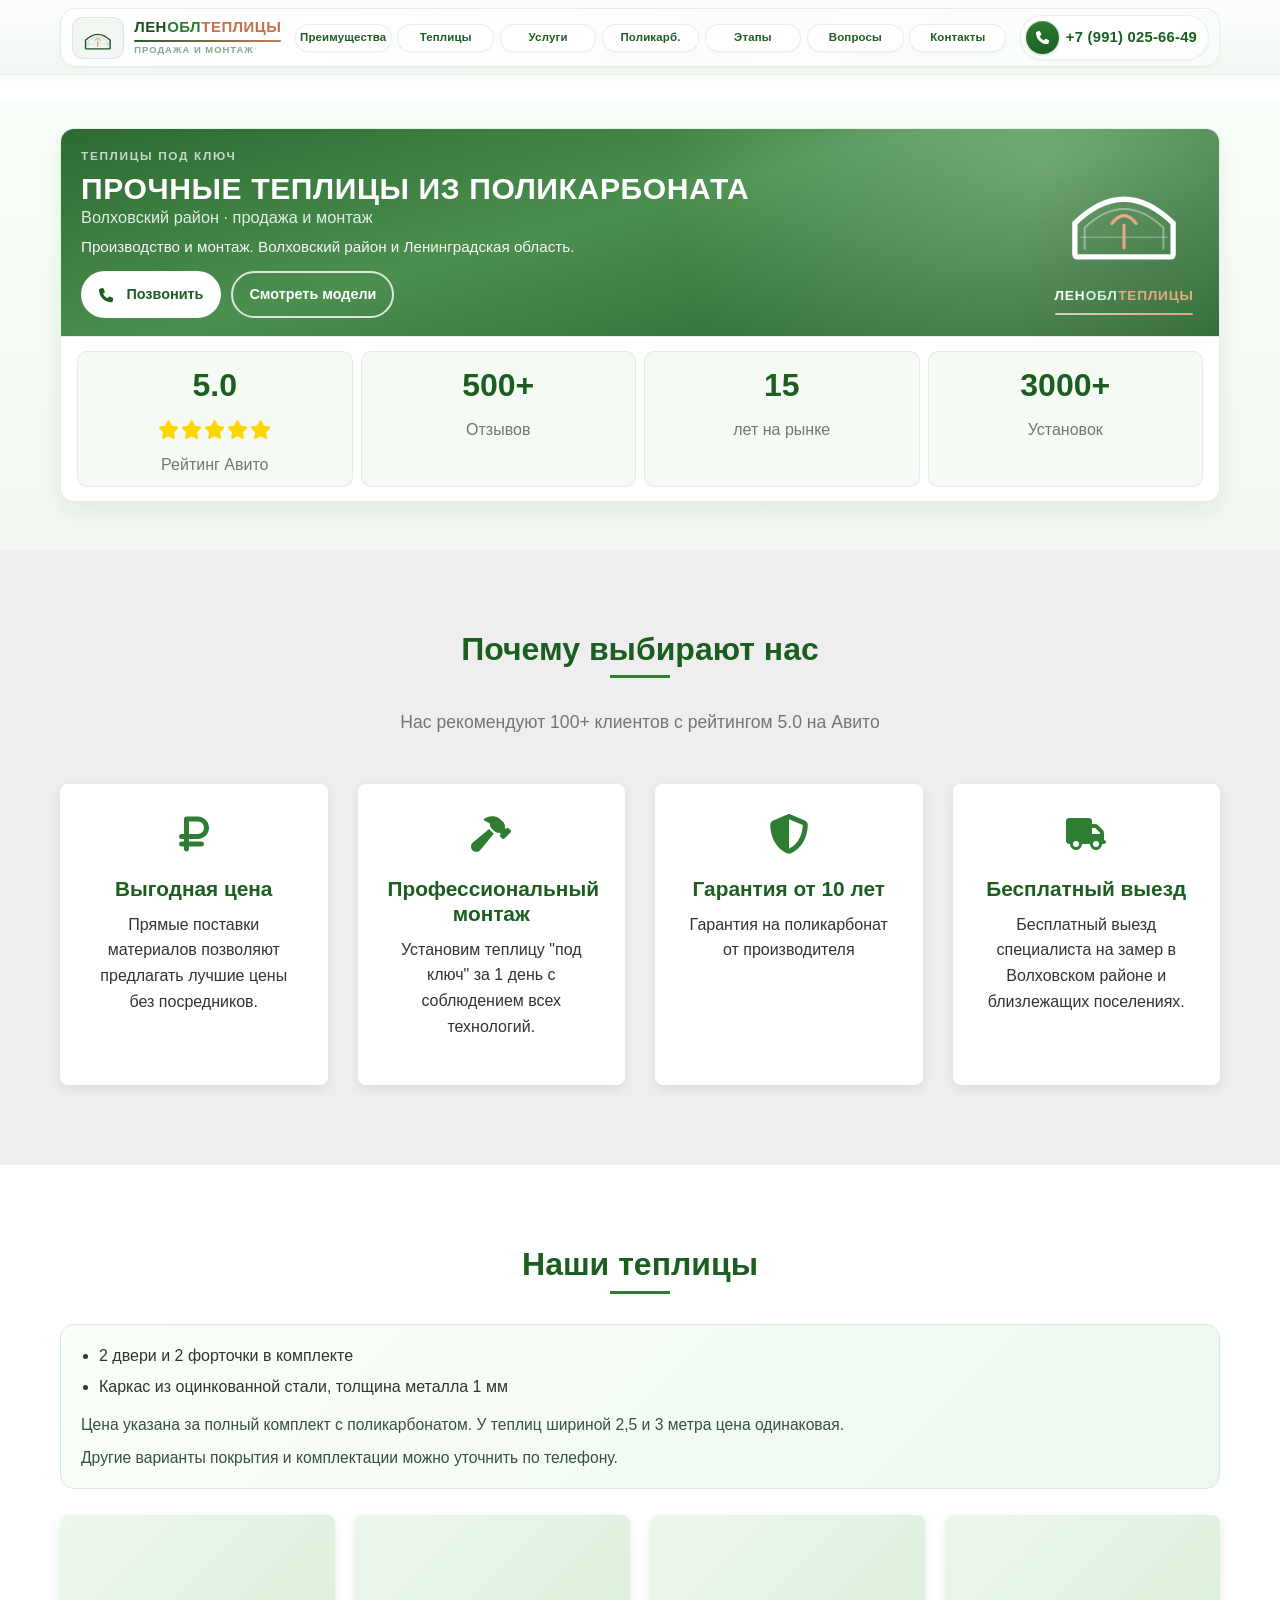
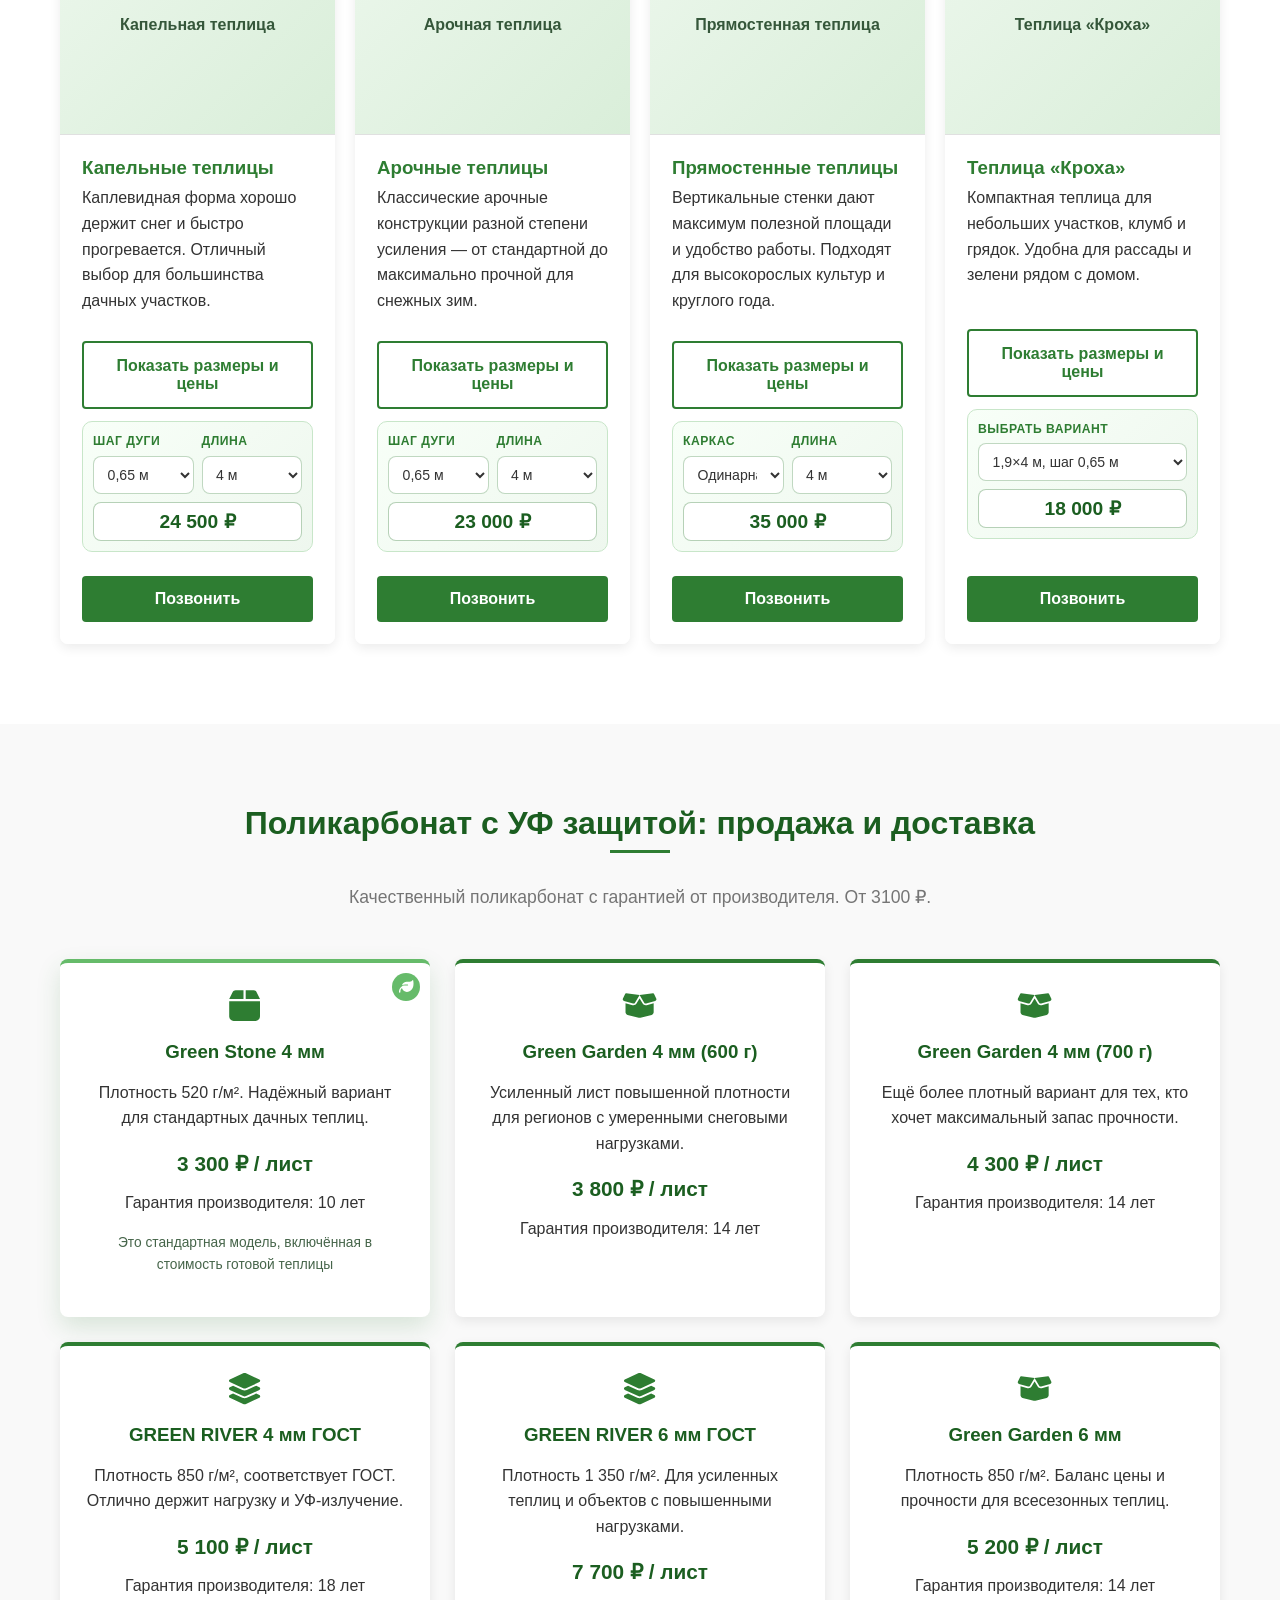
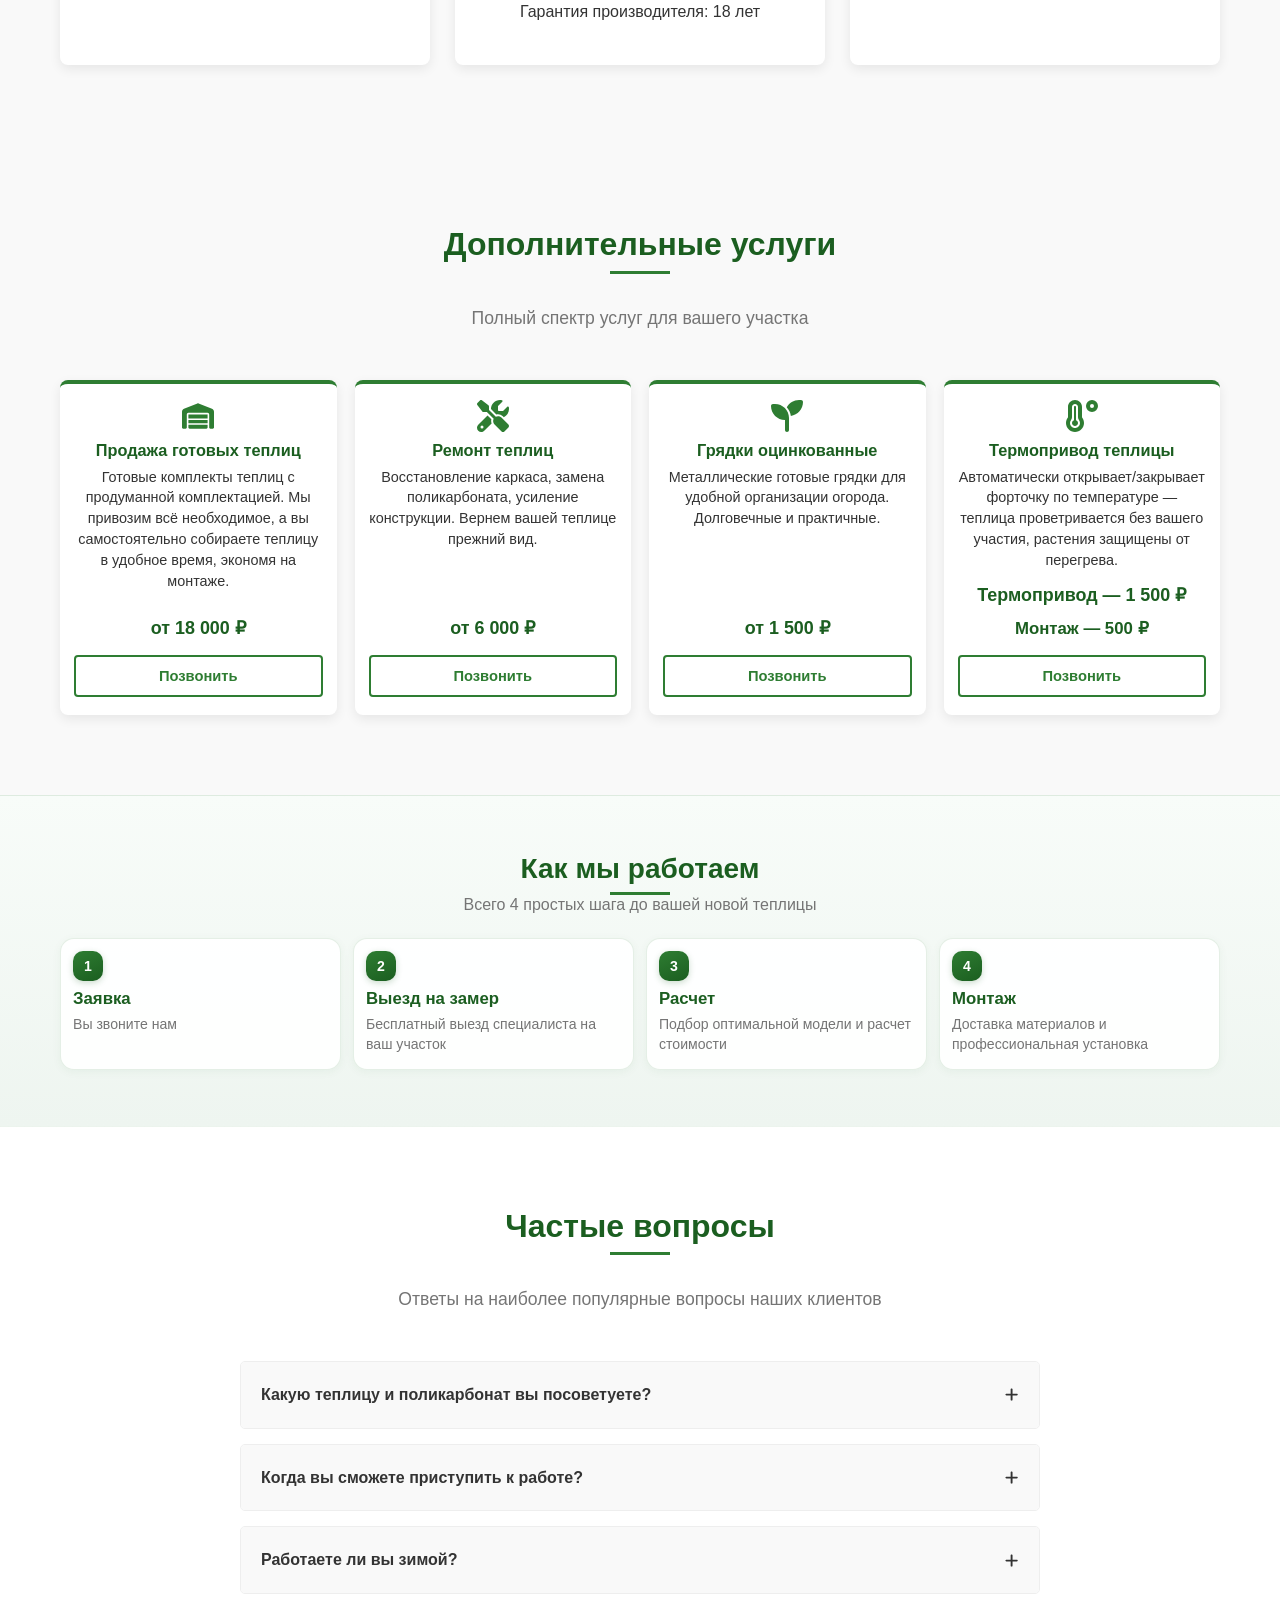
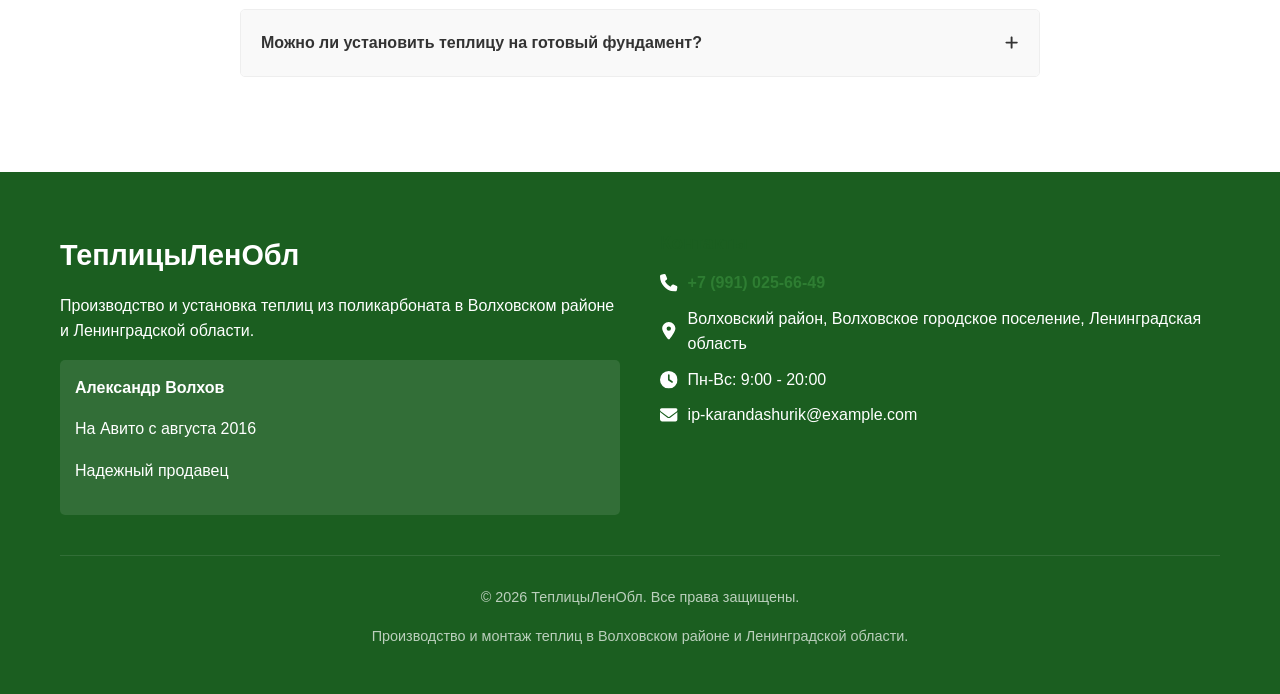
==== index.html @ e94e727c "16" ====
<!DOCTYPE html>
<html lang="ru">
<head>
    <meta charset="UTF-8">
    <meta name="viewport" content="width=device-width, initial-scale=1, viewport-fit=cover">
    <meta name="theme-color" content="#1b5e20">
    <meta name="format-detection" content="telephone=yes">
    <title>Теплицы из поликарбоната в Волховском районе | ЛЕНОБЛТЕПЛИЦЫ | Установка под ключ</title>
    <meta name="description" content="Профессиональная установка теплиц в Волховском районе. Рейтинг 5.0 на Авито, 80 отзывов. Бесплатный замер, гарантия, ремонт теплиц. Звоните: +7 (991) 025-66-49">
    <meta name="keywords" content="теплицы Волхов, поликарбонат, установка теплиц, теплицы под ключ, ремонт теплиц, грядки оцинкованные">
    <script type="application/ld+json">
    {
        "@context": "https://schema.org",
        "@type": "FAQPage",
        "mainEntity": [
            {
                "@type": "Question",
                "name": "Какую теплицу и поликарбонат вы посоветуете?",
                "acceptedAnswer": {
                    "@type": "Answer",
                    "text": "Рекомендации зависят от ваших целей и бюджета. Для сезонного использования подойдет капельная теплица с поликарбонатом 4мм. Для круглогодичного использования лучше выбрать прямостенную модель с поликарбонатом 6-8мм и усиленным каркасом. Наш специалист при бесплатном выезде подробно проконсультирует и поможет выбрать оптимальный вариант."
                }
            },
            {
                "@type": "Question",
                "name": "Когда вы сможете приступить к работе?",
                "acceptedAnswer": {
                    "@type": "Answer",
                    "text": "Мы стараемся начинать работы как можно быстрее. Обычно монтаж возможен в течение 3-7 дней после заявки, в зависимости от загруженности и выбранной модели. В разгар сезона (апрель-май) сроки могут увеличиваться, поэтому рекомендуем обращаться заранее."
                }
            },
            {
                "@type": "Question",
                "name": "Работаете ли вы зимой?",
                "acceptedAnswer": {
                    "@type": "Answer",
                    "text": "Да, мы работаем круглый год. Установка теплицы зимой имеет свои преимущества: готовность к ранней посадке весной и часто более гибкие цены. Технология монтажа адаптирована для зимних условий."
                }
            },
            {
                "@type": "Question",
                "name": "Можно ли установить теплицу на готовый фундамент?",
                "acceptedAnswer": {
                    "@type": "Answer",
                    "text": "Да, мы устанавливаем теплицы как на готовый фундамент, так и предлагаем установку на свайный или брусовый фундамент. Это дополнительная услуга, которая обсуждается при выезде на замер и включается в смету."
                }
            }
        ]
    }
    </script>
    <style>
        /* Базовые стили 1 */
        :root {
            --primary: #2e7d32; /* Зеленый */
            --primary-dark: #1b5e20;
            --secondary: #8d6e63; /* Бежево-коричневый */
            --light: #f5f5f5;
            --dark: #333333;
            --gray: #757575;
            --light-gray: #eeeeee;
            --white: #ffffff;
            --shadow: 0 4px 12px rgba(0, 0, 0, 0.08);
            --transition: all 0.3s ease;
            --gold: #FFD700;
            --font-body: "Segoe UI", Roboto, "Helvetica Neue", Arial, sans-serif;
            --font-heading: "Segoe UI", "Trebuchet MS", "Arial Narrow", Arial, sans-serif;
            /* Шапка / бренд (как в v2, без внешних шрифтов) */
            --logo-green-deep: #1b4d1f;
            --logo-green-mid: #2e7d32;
            --logo-accent: #c4704a;
            --logo-accent-soft: #e8a882;
            --hb-edge: rgba(46, 125, 50, 0.11);
            --hb-edge-strong: rgba(46, 125, 50, 0.18);
            --hb-fill: rgba(255, 255, 255, 0.96);
            --hb-fill-soft: rgba(248, 252, 249, 0.98);
            --hb-tint: rgba(46, 125, 50, 0.07);
            --hb-text: var(--primary-dark);
            --hb-muted: rgba(46, 94, 52, 0.55);
        }

        * {
            margin: 0;
            padding: 0;
            box-sizing: border-box;
        }

        /* Иконки: inline-спрайт в <body> (#sym-brand-greenhouse + #i-…); копия путей в icons.svg для справки. */
        .icon {
            display: inline-block;
            vertical-align: -0.125em;
            flex-shrink: 0;
            width: 1em;
            height: 1em;
            fill: currentColor;
            overflow: visible;
        }

        .mobile-menu-btn .icon {
            width: 1.35em;
            height: 1.35em;
        }

        .btn-hero-solid .icon {
            width: 1em;
            height: 1em;
            vertical-align: -0.15em;
            margin-right: 0.35em;
        }

        .stars .icon {
            width: 1.1em;
            height: 1.1em;
            margin: 0 1px;
        }

        .benefit-icon.icon {
            width: 2.5rem;
            height: 2.5rem;
            margin-bottom: 20px;
        }

        .service-icon.icon {
            width: 2.2rem;
            height: 2.2rem;
        }

        .extra-services#services .services-grid--four .service-card .service-icon.icon {
            width: 2rem;
            height: 2rem;
        }

        .service-card-badge .icon {
            width: 0.92rem;
            height: 0.92rem;
        }

        .faq-question .icon.faq-toggle {
            width: 0.95em;
            height: 0.95em;
        }

        .footer-contacts .icon {
            width: 1.1rem;
            height: 1.1rem;
            flex-shrink: 0;
        }

        .back-to-top .icon {
            width: 1.35rem;
            height: 1.35rem;
        }

        html {
            scroll-behavior: smooth;
        }

        body {
            font-family: var(--font-body);
            line-height: 1.6;
            color: var(--dark);
            background-color: var(--white);
        }

        h1, h2, h3, h4 {
            font-family: var(--font-heading);
            font-weight: 700;
            line-height: 1.2;
            margin-bottom: 1rem;
            color: var(--primary-dark);
        }

        h1 {
            font-size: 2.5rem;
        }

        h2 {
            font-size: 2rem;
            text-align: center;
            margin-bottom: 2.5rem;
            position: relative;
        }

        h2:after {
            content: '';
            position: absolute;
            bottom: -10px;
            left: 50%;
            transform: translateX(-50%);
            width: 60px;
            height: 3px;
            background-color: var(--primary);
        }

        p {
            margin-bottom: 1rem;
        }

        a {
            text-decoration: none;
            color: inherit;
        }

        .container {
            width: 100%;
            max-width: 1200px;
            margin: 0 auto;
            padding: 0 20px;
        }

        section {
            padding: 80px 0;
            scroll-margin-top: 80px;
        }

        .btn {
            display: inline-block;
            padding: 14px 32px;
            background-color: var(--primary);
            color: var(--white);
            border: none;
            border-radius: 4px;
            font-family: var(--font-heading);
            font-weight: 600;
            font-size: 1rem;
            cursor: pointer;
            transition: var(--transition);
            text-align: center;
        }

        .btn:hover {
            background-color: var(--primary-dark);
            transform: translateY(-2px);
            box-shadow: var(--shadow);
        }

        .btn-secondary {
            background-color: transparent;
            border: 2px solid var(--primary);
            color: var(--primary);
        }

        .btn-secondary:hover {
            background-color: var(--primary);
            color: var(--white);
        }

        .phone-link {
            font-weight: 700;
            color: var(--primary);
            white-space: nowrap;
        }

        .text-center {
            text-align: center;
        }

        .section-subtitle {
            text-align: center;
            color: var(--gray);
            font-size: 1.1rem;
            max-width: 700px;
            margin: 0 auto 3rem;
        }

        /* Шапка (v2: полоса + карточка header-bar, логотип-знак) */
        header {
            position: fixed;
            top: 0;
            left: 0;
            width: 100%;
            z-index: 1000;
            padding: 0.5rem 0 max(0.4rem, env(safe-area-inset-top, 0px));
            box-sizing: border-box;
            color: var(--dark);
            background: linear-gradient(180deg, #fbfdfb 0%, #f2f7f3 100%);
            border-bottom: 1px solid var(--hb-edge);
            box-shadow: 0 3px 18px rgba(27, 94, 32, 0.055);
        }

        .header-bar {
            display: grid;
            grid-template-columns: auto minmax(0, 1fr) auto;
            grid-template-areas: "logo nav contacts";
            align-items: center;
            column-gap: clamp(0.5rem, 1.2vw, 0.85rem);
            row-gap: 0.4rem;
            min-height: 54px;
            padding: 0.4rem 0.65rem 0.4rem 0.7rem;
            border-radius: 16px;
            background: linear-gradient(155deg, var(--hb-fill) 0%, var(--hb-fill-soft) 100%);
            border: 1px solid var(--hb-edge);
            box-shadow:
                0 1px 2px rgba(27, 94, 32, 0.04),
                inset 0 1px 0 rgba(255, 255, 255, 0.88);
            box-sizing: border-box;
        }

        .header-bar .logo {
            grid-area: logo;
        }

        .header-bar .nav-links {
            grid-area: nav;
        }

        .header-bar .header-contacts {
            grid-area: contacts;
        }

        .header-bar .mobile-menu-btn {
            grid-area: menu;
            display: none;
        }

        .logo {
            display: inline-flex;
            align-items: center;
            gap: clamp(0.45rem, 1.1vw, 0.65rem);
            font-family: var(--font-heading);
            text-decoration: none;
            color: inherit;
            min-width: 0;
            max-width: min(100%, 19rem);
            border-radius: 14px;
            transition: transform 0.25s ease, opacity 0.2s ease;
        }

        .logo:hover {
            transform: translateY(-1px);
        }

        .logo:focus-visible {
            outline: 2px solid var(--primary);
            outline-offset: 3px;
            border-radius: 14px;
        }

        .logo-mark {
            flex-shrink: 0;
            min-width: clamp(38px, 2vw + 30px, 48px);
            height: clamp(36px, 2vw + 28px, 42px);
            padding: 0 6px;
            border-radius: 11px;
            display: flex;
            align-items: center;
            justify-content: center;
            background: linear-gradient(150deg, var(--hb-tint) 0%, rgba(27, 94, 32, 0.05) 100%);
            border: 1px solid var(--hb-edge);
            box-shadow: inset 0 1px 0 rgba(255, 255, 255, 0.65);
            transition: box-shadow 0.25s ease, border-color 0.25s ease;
        }

        .logo:hover .logo-mark {
            box-shadow:
                inset 0 1px 0 rgba(255, 255, 255, 0.75),
                0 4px 14px rgba(27, 94, 32, 0.1);
            border-color: rgba(46, 125, 50, 0.22);
        }

        .logo-mark-svg {
            width: auto;
            height: clamp(26px, 1.5vw + 18px, 32px);
            aspect-ratio: 80 / 68;
            display: block;
            color: var(--logo-green-deep);
        }

        .logo-text {
            display: flex;
            flex-direction: column;
            align-items: flex-start;
            line-height: 1.15;
            text-align: left;
            min-width: 0;
        }

        .logo-brand-stack {
            display: inline-flex;
            flex-direction: column;
            align-items: center;
            gap: 5px;
            width: max-content;
            max-width: 100%;
        }

        .logo-brand-line {
            display: block;
            height: 2px;
            width: min(100%, 9.5rem);
            border-radius: 2px;
            background: linear-gradient(90deg, var(--logo-green-deep), var(--logo-accent));
            opacity: 0.92;
            transition: opacity 0.25s ease, transform 0.25s ease;
            transform-origin: center;
        }

        .logo:hover .logo-brand-line {
            opacity: 1;
            transform: scaleX(1.02);
        }

        .logo-brand {
            font-size: clamp(0.78rem, 0.32vw + 0.68rem, 0.98rem);
            font-weight: 800;
            letter-spacing: 0.03em;
            white-space: nowrap;
            line-height: 1.08;
            text-transform: uppercase;
            display: inline-flex;
            flex-wrap: nowrap;
            align-items: baseline;
            gap: 0.02em;
        }

        .logo-word--len {
            color: var(--logo-green-deep);
        }

        .logo-word--obl {
            color: var(--logo-green-mid);
        }

        .logo-word--tep {
            color: var(--logo-accent);
        }

        .logo-tagline {
            font-size: clamp(0.54rem, 0.16vw + 0.46rem, 0.6rem);
            font-weight: 600;
            letter-spacing: 0.11em;
            text-transform: uppercase;
            color: var(--hb-muted);
            margin-top: 2px;
            line-height: 1.25;
        }

        .nav-links {
            display: flex;
            flex-wrap: nowrap;
            align-items: stretch;
            justify-content: flex-start;
            gap: clamp(3px, 0.45vw, 6px);
            min-width: 0;
            overflow: visible;
        }

        .nav-links a {
            flex: 1 1 0;
            min-width: 0;
            justify-content: center;
            display: inline-flex;
            align-items: center;
            padding: 6px clamp(4px, 0.45vw, 8px);
            font-size: clamp(0.58rem, 0.42vw + 0.38rem, 0.72rem);
            font-weight: 600;
            letter-spacing: 0.015em;
            line-height: 1.22;
            color: var(--hb-text);
            background: rgba(255, 255, 255, 0.72);
            border: 1px solid var(--hb-edge);
            border-radius: 999px;
            box-shadow: 0 1px 2px rgba(27, 94, 32, 0.045);
            white-space: nowrap;
            overflow: hidden;
            text-overflow: ellipsis;
            transition:
                background-color 0.2s ease,
                border-color 0.2s ease,
                color 0.2s ease,
                box-shadow 0.2s ease;
        }

        .nav-links a:hover {
            background: var(--hb-fill-soft);
            border-color: var(--hb-edge-strong);
            color: var(--primary);
            box-shadow: 0 2px 6px rgba(27, 94, 32, 0.07);
        }

        .nav-links a:focus-visible {
            outline: 2px solid var(--primary);
            outline-offset: 2px;
        }

        .header-contacts {
            display: flex;
            flex-direction: column;
            align-items: flex-end;
            justify-content: center;
            flex-shrink: 0;
        }

        .header-phone {
            display: inline-flex;
            align-items: center;
            margin-bottom: 0;
            text-decoration: none;
            font-weight: 700;
            white-space: nowrap;
        }

        .header-phone.phone-link {
            color: inherit;
        }

        .header-phone-inner {
            display: inline-flex;
            align-items: center;
            gap: 0.45rem;
            padding: 0.3rem 0.6rem 0.3rem 0.32rem;
            border-radius: 999px;
            background: rgba(255, 255, 255, 0.75);
            border: 1px solid var(--hb-edge);
            box-shadow: 0 1px 2px rgba(27, 94, 32, 0.045);
            transition:
                background-color 0.2s ease,
                border-color 0.2s ease,
                box-shadow 0.2s ease;
        }

        .header-phone:hover .header-phone-inner {
            background: var(--hb-fill-soft);
            border-color: var(--hb-edge-strong);
            box-shadow: 0 2px 6px rgba(27, 94, 32, 0.07);
        }

        .header-phone-icon {
            display: flex;
            align-items: center;
            justify-content: center;
            width: 2.05rem;
            height: 2.05rem;
            border-radius: 50%;
            background: linear-gradient(165deg, var(--primary) 0%, var(--primary-dark) 98%);
            color: var(--white);
            flex-shrink: 0;
            box-shadow:
                0 1px 3px rgba(27, 94, 32, 0.28),
                inset 0 1px 0 rgba(255, 255, 255, 0.2);
        }

        .header-phone-icon .icon {
            width: 0.82rem;
            height: 0.82rem;
        }

        .header-phone-number {
            font-family: var(--font-heading);
            font-size: clamp(0.75rem, 0.38vw + 0.65rem, 0.92rem);
            font-weight: 700;
            letter-spacing: 0.018em;
            color: var(--hb-text);
            padding-right: 0.06rem;
        }

        .header-btn {
            padding: 8px 20px;
            font-size: 0.9rem;
        }

        .mobile-menu-btn {
            background: none;
            border: none;
            padding: 6px;
            color: var(--primary);
            cursor: pointer;
            border-radius: 10px;
            line-height: 0;
        }

        .mobile-menu-btn:focus-visible {
            outline: 2px solid var(--primary);
            outline-offset: 2px;
        }

        .mobile-menu {
            display: none;
        }

        @media (max-width: 1100px) {
            .header-bar {
                grid-template-columns: minmax(0, 1fr) auto;
                grid-template-areas:
                    "logo contacts"
                    "nav nav";
            }

            .nav-links {
                margin: 0 -0.1rem;
                padding: 1px 0.1rem 4px;
            }

            .logo {
                max-width: min(100%, calc(100% - 9.5rem));
            }
        }

        /* Главный контент */
        main {
            margin-top: 100px;
        }

        @media (max-width: 1100px) {
            main {
                margin-top: 128px;
            }
        }

        /* Блок доверия - УВЕЛИЧЕН ШРИФТ ДЛЯ МОБИЛЬНЫХ */
        .trust-badge {
            background: linear-gradient(135deg, #f8fff8 0%, #f0f8f0 100%);
            padding: 20px;
            border-radius: 10px;
            margin: 20px auto;
            max-width: 1000px;
            border: 1px solid #e0f0e0;
        }

        .trust-grid {
            display: grid;
            grid-template-columns: repeat(auto-fit, minmax(200px, 1fr));
            gap: 20px;
            text-align: center;
        }

        .trust-item {
            padding: 15px;
        }

        .trust-icon {
            font-size: 2rem;
            color: var(--primary);
            margin-bottom: 10px;
        }

        .trust-number {
            font-size: 2rem;
            font-weight: 700;
            color: var(--primary-dark);
            display: block;
            margin-bottom: 5px;
        }

        .stars {
            color: var(--gold);
            font-size: 1.2rem;
            margin: 5px 0;
        }

        .trust-label {
            font-size: 1rem; /* Увеличил для читаемости */
            color: var(--gray);
            font-weight: 500;
        }

        /* Герой v2 (облегченный) */
        .hero.hero-bento {
            padding-top: 28px;
            padding-bottom: 48px;
            background: linear-gradient(180deg, #f8fff8 0%, #f1f8f1 100%);
        }

        .hero-unified {
            background: #fff;
            border: 1px solid rgba(46, 125, 50, 0.12);
            border-radius: 14px;
            overflow: hidden;
            box-shadow: 0 10px 24px rgba(27, 94, 32, 0.08);
        }

        .bento-kicker {
            margin: 0 0 6px;
            font-size: clamp(0.68rem, 0.2vw + 0.58rem, 0.76rem);
            font-weight: 700;
            letter-spacing: 0.14em;
            text-transform: uppercase;
            color: rgba(255, 255, 255, 0.72);
        }

        .bento-hero-main {
            padding: 18px 20px;
            color: #fff;
            background: radial-gradient(circle at 85% 15%, rgba(210, 242, 214, 0.3), transparent 38%),
                        linear-gradient(165deg, rgba(27, 94, 32, 0.92), rgba(46, 125, 50, 0.86) 45%, rgba(24, 86, 30, 0.95));
        }

        .bento-hero-main .bento-kicker {
            color: rgba(255, 255, 255, 0.72);
        }

        .bento-hero-main__inner {
            display: grid;
            grid-template-columns: 1fr auto;
            gap: 12px 20px;
            align-items: center;
        }

        .hero-title {
            margin: 0 0 8px;
            line-height: 1.1;
        }

        .hero-title-main {
            display: block;
            color: #fff;
            font-size: clamp(1.35rem, 1.1vw + 1rem, 2rem);
            text-transform: uppercase;
            letter-spacing: 0.02em;
        }

        .hero-title-sub {
            display: block;
            margin-top: 4px;
            color: rgba(255, 255, 255, 0.86);
            font-size: clamp(0.9rem, 0.35vw + 0.82rem, 1.02rem);
            font-weight: 500;
        }

        .bento-hero-lead {
            margin: 0;
            color: rgba(255, 255, 255, 0.95);
            font-size: 0.95rem;
        }

        .bento-hero-actions {
            display: flex;
            gap: 10px;
            margin-top: 12px;
            flex-wrap: wrap;
        }

        .btn-hero-solid,
        .btn-hero-ghost {
            display: inline-flex;
            align-items: center;
            justify-content: center;
            gap: 8px;
            border-radius: 999px;
            padding: 10px 16px;
            font-family: var(--font-heading);
            font-size: 0.9rem;
            font-weight: 600;
            transition: var(--transition);
        }

        .btn-hero-solid {
            color: var(--primary-dark);
            background: #fff;
            border: 2px solid transparent;
        }

        .btn-hero-ghost {
            color: #fff;
            border: 2px solid rgba(255, 255, 255, 0.8);
            background: transparent;
        }

        .btn-hero-ghost:hover {
            background: rgba(255, 255, 255, 0.12);
        }

        .bento-hero-main__visual {
            display: flex;
            align-items: center;
            justify-content: center;
            pointer-events: none;
        }

        .bento-hero-brand-logo {
            display: flex;
            flex-direction: column;
            align-items: center;
            gap: clamp(6px, 1.2vw, 10px);
            text-align: center;
            max-width: 100%;
            filter: drop-shadow(0 10px 26px rgba(0, 0, 0, 0.2));
        }

        .bento-hero-brand-logo__icon {
            width: clamp(88px, 12vw + 36px, 150px);
            height: auto;
            aspect-ratio: 80 / 68;
            display: block;
            color: rgba(255, 255, 255, 0.98);
            --logo-accent: var(--logo-accent-soft);
        }

        .bento-hero-brand-logo__wordmark {
            margin: 0;
            font-family: var(--font-heading);
            font-weight: 800;
            font-size: clamp(0.65rem, 0.85vw + 0.5rem, 0.85rem);
            letter-spacing: 0.06em;
            line-height: 1.15;
            text-transform: uppercase;
            display: inline-flex;
            flex-wrap: wrap;
            justify-content: center;
            gap: 0.03em;
        }

        .bento-hero-brand-logo__wordmark .logo-word--len {
            color: rgba(255, 255, 255, 0.98);
        }

        .bento-hero-brand-logo__wordmark .logo-word--obl {
            color: rgba(220, 245, 224, 0.96);
        }

        .bento-hero-brand-logo__wordmark .logo-word--tep {
            color: var(--logo-accent-soft);
        }

        .bento-hero-brand-logo__line {
            display: block;
            width: min(92%, 11rem);
            height: 2px;
            border-radius: 2px;
            background: linear-gradient(90deg, rgba(255, 255, 255, 0.75), var(--logo-accent-soft));
            opacity: 0.92;
        }

        .hero-unified__trust {
            padding: 14px 16px;
            background: #fff;
            border-top: 1px solid rgba(46, 125, 50, 0.12);
        }

        .hero-unified-stats {
            display: grid;
            grid-template-columns: repeat(4, minmax(0, 1fr));
            gap: 8px;
        }

        .hero-unified-stat {
            text-align: center;
            padding: 8px;
            border-radius: 10px;
            background: #f5faf5;
            border: 1px solid rgba(46, 125, 50, 0.1);
        }

        @media (max-width: 860px) {
            .bento-hero-main__inner {
                grid-template-columns: 1fr;
            }

            .bento-hero-main__visual {
                justify-content: center;
            }

            .bento-hero-brand-logo__icon {
                width: clamp(80px, 26vw, 120px);
            }

            .hero-unified-stats {
                grid-template-columns: repeat(2, minmax(0, 1fr));
            }
        }

        /* Преимущества */
        .benefits {
            background-color: var(--light-gray);
        }

        .benefits-grid {
            display: grid;
            grid-template-columns: repeat(auto-fit, minmax(250px, 1fr));
            gap: 30px;
        }

        .benefit-card {
            background: var(--white);
            padding: 30px;
            border-radius: 8px;
            box-shadow: var(--shadow);
            text-align: center;
            transition: var(--transition);
        }

        .benefit-card:hover {
            transform: translateY(-10px);
        }

        .benefit-icon {
            font-size: 2.5rem;
            color: var(--primary);
            margin-bottom: 20px;
        }

        .benefit-card h3 {
            font-size: 1.3rem;
            margin-bottom: 10px;
        }

        /* Продукция */
        .products-intro {
            background: linear-gradient(135deg, #f8fff8 0%, #eef8ef 100%);
            border: 1px solid #d8ead8;
            border-radius: 14px;
            padding: 18px 20px;
            margin: 0 0 26px;
        }

        .products-intro-list {
            margin: 0 0 12px 18px;
            padding: 0;
            color: var(--dark);
        }

        .products-intro-list li + li {
            margin-top: 6px;
        }

        .products-intro-text {
            margin: 0;
            color: #36523d;
            font-size: 0.98rem;
            line-height: 1.6;
        }

        .products-intro-text + .products-intro-text {
            margin-top: 8px;
        }

        .products-grid {
            display: grid;
            grid-template-columns: repeat(auto-fit, minmax(260px, 1fr));
            gap: 20px;
            align-items: stretch;
        }

        .product-card {
            border-radius: 8px;
            overflow: hidden;
            box-shadow: var(--shadow);
            transition: var(--transition);
            width: 100%;
            height: 100%;
            display: flex;
            flex-direction: column;
            background: var(--white);
        }

        .product-card:hover {
            transform: translateY(-5px);
        }

        .product-photo {
            height: 220px;
            border-bottom: 1px solid #e0e0e0;
            overflow: hidden;
            flex-shrink: 0;
            display: grid;
            place-items: center;
            text-align: center;
            padding: 12px;
            color: #35573a;
            font-weight: 600;
            background: linear-gradient(135deg, #ecf7ec 0%, #d9eed9 100%);
        }

        .product-content {
            padding: 22px;
            background-color: var(--white);
            flex: 1 1 auto;
            min-height: 0;
            display: flex;
            flex-direction: column;
            gap: 12px;
        }

        .product-card-intro {
            flex: 0 0 auto;
            display: flex;
            flex-direction: column;
            gap: 6px;
        }

        .product-content h3 {
            color: var(--primary);
            margin-bottom: 0;
        }

        .product-price {
            color: var(--primary-dark);
            font-size: 1.3rem;
            font-weight: 700;
            margin: 10px 0;
        }

        .product-size {
            color: var(--secondary);
            font-weight: 600;
            margin: 10px 0;
        }

        .product-content .btn {
            margin-top: auto;
            align-self: stretch;
            width: 100%;
        }

        .price-toggle-btn {
            margin-top: 2px;
            margin-bottom: 0;
        }

        .price-list-wrapper {
            max-height: 0;
            opacity: 0;
            overflow: hidden;
            transition: max-height 0.35s ease, opacity 0.25s ease;
        }

        .price-list-wrapper.is-visible {
            max-height: 520px;
            opacity: 1;
        }

        .mini-calc {
            background: linear-gradient(135deg, #f8fff8 0%, #eef7ee 100%);
            border: 1px solid #c8e6c9;
            border-radius: 10px;
            padding: 10px;
            display: grid;
            gap: 8px;
        }

        .mini-calc-row {
            display: grid;
            grid-template-columns: 1fr 1fr;
            gap: 8px;
        }

        .mini-calc-field {
            display: grid;
            gap: 4px;
        }

        .mini-calc-field label {
            font-size: 0.76rem;
            font-weight: 700;
            text-transform: uppercase;
            color: var(--primary);
            letter-spacing: 0.04em;
        }

        .mini-calc select {
            width: 100%;
            min-height: 2.4rem;
            border: 1px solid rgba(46, 125, 50, 0.3);
            border-radius: 8px;
            padding: 0.4rem 0.6rem;
            font-family: var(--font-heading);
            font-size: 0.88rem;
            background: #fff;
            color: var(--dark);
        }

        .mini-calc-result {
            text-align: center;
            background: #fff;
            border: 1px solid rgba(46, 125, 50, 0.35);
            border-radius: 8px;
            padding: 7px 8px;
        }

        .mini-calc-price {
            font-family: var(--font-heading);
            font-size: 1.2rem;
            font-weight: 700;
            color: var(--primary-dark);
            line-height: 1.2;
        }

        .price-list {
            list-style: none;
            margin: 10px 0 0;
            padding: 0;
        }

        .price-list li {
            display: grid;
            grid-template-columns: minmax(0, 1fr) max-content;
            align-items: start;
            column-gap: 12px;
            row-gap: 4px;
            padding: 6px 0;
            border-bottom: 1px dashed #e0e0e0;
            font-size: 0.98rem;
        }

        .price-list li:last-child {
            border-bottom: none;
        }

        .price-size {
            font-weight: 600;
            min-width: 0;
        }

        .price-value {
            font-weight: 700;
            color: var(--primary-dark);
            white-space: nowrap;
            justify-self: end;
            text-align: right;
        }

        /* Дополнительные услуги */
        .extra-services {
            background-color: #f9f9f9;
        }

        .services-grid {
            display: grid;
            grid-template-columns: repeat(auto-fit, minmax(280px, 1fr));
            gap: 25px;
        }

        /* Доп. услуги: ровный ряд из 4 карточек (как в v2) */
        .services-grid.services-grid--four {
            grid-template-columns: repeat(4, minmax(0, 1fr));
        }

        @media (max-width: 1024px) {
            .services-grid.services-grid--four {
                grid-template-columns: repeat(2, minmax(0, 1fr));
            }
        }

        .service-card {
            background: white;
            padding: 25px;
            border-radius: 8px;
            box-shadow: var(--shadow);
            text-align: center;
            border-top: 4px solid var(--primary);
            position: relative;
        }

        #polycarbonate .services-grid {
            align-items: stretch;
        }

        .service-card--featured {
            border-top-color: #66bb6a;
            box-shadow: 0 10px 24px rgba(46, 125, 50, 0.16);
        }

        .service-card-badge {
            position: absolute;
            top: 10px;
            right: 10px;
            width: 28px;
            height: 28px;
            border-radius: 999px;
            display: grid;
            place-items: center;
            background: #66bb6a;
            color: #fff;
            font-size: 0.85rem;
        }

        .service-card-footnote {
            margin-top: 10px;
            font-size: 0.86rem;
            color: #46654a;
        }

        .service-icon {
            font-size: 2.2rem;
            color: var(--primary);
            margin-bottom: 15px;
        }

        /* Дополнительные услуги (#services): ровные карточки, плотная типографика (v2-like) */
        .extra-services#services .services-grid--four {
            align-items: stretch;
            gap: 18px;
        }

        .extra-services#services .services-grid--four .service-card {
            display: flex;
            flex-direction: column;
            height: 100%;
            min-height: 0;
            padding: 16px 14px 18px;
            box-sizing: border-box;
        }

        .extra-services#services .services-grid--four .service-card .service-icon.icon {
            flex-shrink: 0;
            display: block;
            margin: 0 auto 8px;
        }

        .extra-services#services .services-grid--four .service-card h3 {
            flex-shrink: 0;
            margin: 0 0 6px;
            font-size: 1.02rem;
            line-height: 1.28;
        }

        .extra-services#services .services-grid--four .service-card > p {
            flex: 1 1 auto;
            margin: 0 0 10px;
            font-size: 0.9rem;
            line-height: 1.45;
            text-align: center;
        }

        .extra-services#services .service-card-prices {
            flex-shrink: 0;
            display: flex;
            flex-direction: column;
            align-items: center;
            gap: 0;
            margin: 0 0 12px;
            width: 100%;
        }

        .extra-services#services .service-card-prices .product-price {
            margin: 0;
            font-size: 1.12rem;
            font-weight: 700;
        }

        .extra-services#services .services-grid--four .service-card .btn {
            margin-top: auto;
            align-self: stretch;
            width: 100%;
            box-sizing: border-box;
            padding-top: 11px;
            padding-bottom: 11px;
            font-size: 0.92rem;
        }

        /* Как мы работаем (v2-like track) */
        section.steps {
            padding: clamp(36px, 5vw, 56px) 0;
            background: linear-gradient(180deg, #f8fcf9 0%, #eef5f0 100%);
            border-top: 1px solid rgba(46, 125, 50, 0.08);
            border-bottom: 1px solid rgba(46, 125, 50, 0.06);
        }

        .steps h2 {
            margin-bottom: 0.5rem;
            font-size: clamp(1.35rem, 1.1vw + 1rem, 1.75rem);
        }

        .steps .section-subtitle {
            margin: 0 auto clamp(1rem, 2vw, 1.35rem);
            max-width: 36rem;
            font-size: clamp(0.9rem, 0.3vw + 0.82rem, 1rem);
            line-height: 1.45;
        }

        .steps-track {
            display: grid;
            grid-template-columns: repeat(4, minmax(0, 1fr));
            gap: clamp(8px, 1.2vw, 12px);
            max-width: 100%;
        }

        .steps .step {
            display: flex;
            flex-direction: column;
            align-items: flex-start;
            text-align: left;
            min-width: 0;
            max-width: none;
            margin: 0;
            padding: 12px 12px 14px;
            background: rgba(255, 255, 255, 0.92);
            border: 1px solid rgba(46, 125, 50, 0.12);
            border-radius: 14px;
            box-shadow: 0 2px 10px rgba(27, 94, 32, 0.05);
            transition: border-color 0.2s ease, box-shadow 0.2s ease;
        }

        .steps .step:hover {
            border-color: rgba(46, 125, 50, 0.2);
            box-shadow: 0 4px 16px rgba(27, 94, 32, 0.08);
        }

        .steps .step h3 {
            font-family: var(--font-heading);
            font-size: clamp(0.92rem, 0.35vw + 0.82rem, 1.05rem);
            font-weight: 700;
            color: var(--primary-dark);
            margin: 0 0 4px;
            line-height: 1.25;
        }

        .steps .step p {
            margin: 0;
            font-size: clamp(0.78rem, 0.25vw + 0.72rem, 0.88rem);
            line-height: 1.45;
            color: var(--gray);
        }

        .steps .step-number {
            display: flex;
            align-items: center;
            justify-content: center;
            flex-shrink: 0;
            width: 30px;
            height: 30px;
            margin: 0 0 8px;
            background: linear-gradient(155deg, var(--primary) 0%, var(--primary-dark) 100%);
            color: var(--white);
            border-radius: 10px;
            font-family: var(--font-heading);
            font-size: 0.88rem;
            font-weight: 700;
            line-height: 1;
            box-shadow: 0 2px 6px rgba(27, 94, 32, 0.22);
        }

        /* FAQ */
        .faq-container {
            max-width: 800px;
            margin: 0 auto;
        }

        .faq-item {
            margin-bottom: 15px;
            border: 1px solid var(--light-gray);
            border-radius: 5px;
            overflow: hidden;
        }

        .faq-question {
            padding: 20px;
            background-color: #f9f9f9;
            cursor: pointer;
            display: flex;
            justify-content: space-between;
            align-items: center;
            font-weight: 600;
        }

        .faq-question:hover {
            background-color: #f0f0f0;
        }

        .faq-answer {
            padding: 0 20px;
            max-height: 0;
            overflow: hidden;
            transition: max-height 0.3s ease;
        }

        .faq-answer.active {
            padding: 20px;
            max-height: 500px;
        }

        .faq-toggle {
            transition: transform 0.3s ease;
        }

        .faq-toggle.active {
            transform: rotate(45deg);
        }

        /* Форма */
        .contact-form {
            max-width: 600px;
            margin: 0 auto;
            background-color: var(--white);
            padding: 40px;
            border-radius: 8px;
            box-shadow: var(--shadow);
        }

        .form-group {
            margin-bottom: 20px;
        }

        .form-group label {
            display: block;
            margin-bottom: 8px;
            font-weight: 600;
        }

        .form-control {
            width: 100%;
            padding: 12px 15px;
            border: 1px solid #ddd;
            border-radius: 4px;
            font-family: var(--font-body);
            font-size: 1rem;
        }

        .form-control:focus {
            outline: none;
            border-color: var(--primary);
        }

        textarea.form-control {
            min-height: 120px;
            resize: vertical;
        }

        /* Футер */
        footer {
            background-color: var(--primary-dark);
            color: var(--white);
            padding: 60px 0 30px;
        }

        .footer-content {
            display: grid;
            grid-template-columns: repeat(auto-fit, minmax(250px, 1fr));
            gap: 40px;
            margin-bottom: 40px;
        }

        .footer-logo {
            font-family: var(--font-heading);
            font-size: 1.8rem;
            font-weight: 700;
            margin-bottom: 15px;
            color: var(--white);
        }

        .footer-contacts p {
            margin-bottom: 10px;
            display: flex;
            align-items: center;
            gap: 10px;
        }

        .footer-contacts i {
            width: 20px;
        }

        .seller-info {
            background: rgba(255, 255, 255, 0.1);
            padding: 15px;
            border-radius: 5px;
            margin-top: 15px;
        }

        .footer-bottom {
            text-align: center;
            padding-top: 30px;
            border-top: 1px solid rgba(255, 255, 255, 0.1);
            font-size: 0.9rem;
            color: rgba(255, 255, 255, 0.7);
        }

        /* Кнопка наверх */
        .back-to-top {
            position: fixed;
            bottom: 30px;
            right: 30px;
            width: 50px;
            height: 50px;
            background-color: var(--primary);
            color: white;
            border-radius: 50%;
            display: flex;
            align-items: center;
            justify-content: center;
            font-size: 1.5rem;
            cursor: pointer;
            opacity: 0;
            visibility: hidden;
            transition: var(--transition);
            z-index: 999;
        }

        .back-to-top.visible {
            opacity: 1;
            visibility: visible;
        }

        .back-to-top:hover {
            background-color: var(--primary-dark);
            transform: translateY(-5px);
        }

        /* Адаптивность - ИСПРАВЛЕНО ДЛЯ МОБИЛЬНЫХ */
        @media (max-width: 992px) {
            h1 {
                font-size: 2.2rem;
            }
            
            h2 {
                font-size: 1.8rem;
            }
            
            .hero {
                padding-top: 30px;
            }
            
            .features-list {
                grid-template-columns: 1fr;
            }
            
            .hero-buttons {
                flex-direction: column;
                gap: 15px;
            }
            
            .btn {
                width: 100%;
            }
            
            section {
                scroll-margin-top: 70px;
                padding: 60px 0;
            }
            
            .trust-grid {
                grid-template-columns: repeat(2, 1fr);
            }
            
            .trust-number {
                font-size: 1.8rem;
            }
            
            .trust-label {
                font-size: 0.95rem;
            }
            
            .steps-track {
                grid-template-columns: repeat(2, minmax(0, 1fr));
            }

            .product-img {
                height: 200px;
            }
        }

        @media (max-width: 768px) {
            .header-bar {
                grid-template-columns: minmax(0, 1fr) auto auto;
                grid-template-areas: "logo contacts menu";
                min-height: 50px;
                padding: 0.32rem 0.5rem 0.32rem 0.55rem;
                border-radius: 14px;
            }

            .nav-links {
                display: none;
            }

            .header-contacts {
                display: flex;
            }

            .logo {
                max-width: min(100%, calc(100% - 9.5rem));
            }

            .logo-mark {
                min-width: 36px;
                height: 36px;
                padding: 0 4px;
            }

            .logo-mark-svg {
                height: 26px;
            }

            .logo-brand {
                font-size: clamp(0.95rem, 2.6vw + 0.6rem, 1.1rem);
            }

            .logo-tagline {
                font-size: 0.56rem;
                letter-spacing: 0.09em;
            }

            .mobile-menu-btn {
                display: block;
            }

            .header-phone-icon {
                width: 1.95rem;
                height: 1.95rem;
            }
            
            .mobile-menu {
                display: block;
                position: fixed;
                top: 96px;
                left: 0;
                width: 100%;
                background-color: var(--white);
                padding: 20px;
                box-shadow: 0 5px 15px rgba(0, 0, 0, 0.15);
                transform: translateY(-100%);
                opacity: 0;
                transition: var(--transition);
                z-index: 999;
            }
            
            .mobile-menu.active {
                transform: translateY(0);
                opacity: 1;
            }
            
            .mobile-nav-links {
                display: flex;
                flex-direction: column;
                gap: 15px;
                margin-bottom: 20px;
            }
            
            .mobile-nav-links a {
                font-weight: 500;
                font-size: 1.1rem;
                padding: 10px 0;
                border-bottom: 1px solid var(--light-gray);
            }
            
            .mobile-contacts {
                text-align: center;
            }
            
            .hero h1 {
                font-size: 1.8rem;
            }
            
            .hero p {
                font-size: 1rem;
            }
            
            section {
                padding: 50px 0;
                scroll-margin-top: 60px;
            }
            
            .contact-form {
                padding: 25px;
            }
            
            main {
                margin-top: 104px;
            }

            header {
                min-height: 0;
                padding: 0.4rem 0 max(0.35rem, env(safe-area-inset-top, 0px));
            }
            
            .hero {
                padding-top: 20px;
                padding-bottom: 50px;
            }
            
            /* Блок доверия - УВЕЛИЧИВАЕМ ШРИФТ ДЛЯ МОБИЛЬНЫХ */
            .trust-grid {
                grid-template-columns: 1fr;
                gap: 15px;
            }
            
            .trust-item {
                padding: 12px;
            }
            
            .trust-number {
                font-size: 2.2rem; /* Больше для мобильных */
                margin-bottom: 8px;
            }
            
            .trust-label {
                font-size: 1.1rem; /* Больше для мобильных */
                font-weight: 600;
            }
            
            .trust-icon {
                font-size: 2.2rem;
                margin-bottom: 12px;
            }
            
            .stars {
                font-size: 1.3rem;
            }
            
            .back-to-top {
                bottom: 20px;
                right: 20px;
                width: 45px;
                height: 45px;
            }
            
            .steps-track {
                grid-template-columns: 1fr;
                gap: 8px;
            }

            .steps .step {
                padding: 10px 12px 12px;
            }

            /* Продукция - ОПТИМИЗАЦИЯ ДЛЯ МОБИЛЬНЫХ */
            .products-grid {
                grid-template-columns: 1fr;
                gap: 20px;
            }
            
            .product-card {
                margin-bottom: 10px;
            }
            
            .product-img {
                height: 180px; /* Чуть меньше для мобильных */
                background-size: cover;
                background-position: center;
                background-repeat: no-repeat;
            }
            
            .product-content {
                padding: 20px;
            }
            
            .benefits-grid {
                grid-template-columns: 1fr;
                gap: 20px;
            }
            
            .services-grid {
                grid-template-columns: 1fr;
                gap: 20px;
            }

            .services-grid.services-grid--four {
                grid-template-columns: 1fr;
            }
        }

        @media (max-width: 480px) {
            .hero h1 {
                font-size: 1.6rem;
            }
            
            .hero-subtitle {
                font-size: 1rem;
            }
            
            .trust-number {
                font-size: 2rem;
            }
            
            .trust-label {
                font-size: 1rem;
            }
            
            .product-img {
                height: 160px;
            }
            
            .hero-buttons .btn {
                padding: 12px 20px;
                font-size: 0.9rem;
            }
        }
        
        /* Модальное окно */
        .modal {
            display: none;
            position: fixed;
            top: 0;
            left: 0;
            width: 100%;
            height: 100%;
            background-color: rgba(0,0,0,0.7);
            z-index: 2000;
            justify-content: center;
            align-items: center;
        }
        
        .modal-content {
            background: white;
            padding: 40px;
            border-radius: 8px;
            max-width: 500px;
            width: 90%;
            text-align: center;
            margin: 20px;
        }
        
    </style>
</head>
<body>
    <!-- Спрайт SVG: знак бренда + Font Awesome 6 solid (CC BY 4.0). Inline — иначе <use href="icons.svg#…"> часто пустой (file://, CSP, 404). -->
    <svg xmlns="http://www.w3.org/2000/svg" xmlns:xlink="http://www.w3.org/1999/xlink" width="0" height="0" style="position:absolute;overflow:hidden;pointer-events:none" aria-hidden="true">
        <defs>
            <symbol id="sym-brand-greenhouse" viewBox="0 0 80 68">
                <path d="M 13.8 55.5 V 39 Q 40 13.5 66.2 39 V 55.5 Q 66.2 57 65 57 H 15 Q 13.8 57 13.8 55.5 Z" fill="none" stroke="currentColor" stroke-width="2.85" stroke-linejoin="round" stroke-linecap="round"/>
                <path d="M 19 52.8 V 41.5 Q 40 21.5 61 41.5 V 52.8" fill="none" stroke="currentColor" stroke-width="1.05" stroke-opacity="0.38" stroke-linecap="round" stroke-linejoin="round"/>
                <path d="M 17 46.5 H 63" fill="none" stroke="currentColor" stroke-width="0.85" stroke-opacity="0.28" stroke-linecap="round"/>
                <path d="M 40 52.2 V 40.2 M 33.5 39.2 Q 40 30.8 46.5 39.2" fill="none" stroke="var(--logo-accent)" stroke-width="1.65" stroke-linecap="round" stroke-linejoin="round"/>
            </symbol>
            <symbol id="i-bars" viewBox="0 0 448 512"><path fill="currentColor" d="M0 96C0 78.3 14.3 64 32 64H416c17.7 0 32 14.3 32 32s-14.3 32-32 32H32C14.3 128 0 113.7 0 96zM0 256c0-17.7 14.3-32 32-32H416c17.7 0 32 14.3 32 32s-14.3 32-32 32H32c-17.7 0-32-14.3-32-32zM448 416c0 17.7-14.3 32-32 32H32c-17.7 0-32-14.3-32-32s14.3-32 32-32H416c17.7 0 32 14.3 32 32z"/></symbol>
            <symbol id="i-xmark" viewBox="0 0 384 512"><path fill="currentColor" d="M342.6 150.6c12.5-12.5 12.5-32.8 0-45.3s-32.8-12.5-45.3 0L192 210.7 86.6 105.4c-12.5-12.5-32.8-12.5-45.3 0s-12.5 32.8 0 45.3L146.7 256 41.4 361.4c-12.5 12.5-12.5 32.8 0 45.3s32.8 12.5 45.3 0L192 301.3 297.4 406.6c12.5 12.5 32.8 12.5 45.3 0s12.5-32.8 0-45.3L237.3 256 342.6 150.6z"/></symbol>
            <symbol id="i-phone" viewBox="0 0 512 512"><path fill="currentColor" d="M164.9 24.6c-7.7-18.6-28-28.5-47.4-23.2l-88 24C12.1 30.2 0 46 0 64C0 311.4 200.6 512 448 512c18 0 33.8-12.1 38.6-29.5l24-88c5.3-19.4-4.6-39.7-23.2-47.4l-96-40c-16.3-6.8-35.2-2.1-46.3 11.6L304.7 368C234.3 334.7 177.3 277.7 144 207.3L193.3 167c13.7-11.2 18.4-30 11.6-46.3l-40-96z"/></symbol>
            <symbol id="i-star" viewBox="0 0 576 512"><path fill="currentColor" d="M316.9 18C311.6 7 300.4 0 288.1 0s-23.4 7-28.8 18L195 150.3 51.4 171.5c-12 1.8-22 10.2-25.7 21.7s-.7 24.2 7.9 32.7L137.8 329 113.2 474.7c-2 12 3 24.2 12.9 31.3s23 8 33.8 2.3l128.3-68.5 128.3 68.5c10.8 5.7 23.9 4.9 33.8-2.3s14.9-19.3 12.9-31.3L438.5 329 542.7 225.9c8.6-8.5 11.7-21.2 7.9-32.7s-13.7-19.9-25.7-21.7L381.2 150.3 316.9 18z"/></symbol>
            <symbol id="i-ruble" viewBox="0 0 384 512"><path fill="currentColor" d="M96 32C78.3 32 64 46.3 64 64V256H32c-17.7 0-32 14.3-32 32s14.3 32 32 32H64v32H32c-17.7 0-32 14.3-32 32s14.3 32 32 32H64v32c0 17.7 14.3 32 32 32s32-14.3 32-32V416H288c17.7 0 32-14.3 32-32s-14.3-32-32-32H128V320H240c79.5 0 144-64.5 144-144s-64.5-144-144-144H96zM240 256H128V96H240c44.2 0 80 35.8 80 80s-35.8 80-80 80z"/></symbol>
            <symbol id="i-hammer" viewBox="0 0 576 512"><path fill="currentColor" d="M413.5 237.5c-28.2 4.8-58.2-3.6-80-25.4l-38.1-38.1C280.4 159 272 138.8 272 117.6V105.5L192.3 62c-5.3-2.9-8.6-8.6-8.3-14.7s3.9-11.5 9.5-14l47.2-21C259.1 4.2 279 0 299.2 0h18.1c36.7 0 72 14 98.7 39.1l44.6 42c24.2 22.8 33.2 55.7 26.6 86L503 183l8-8c9.4-9.4 24.6-9.4 33.9 0l24 24c9.4 9.4 9.4 24.6 0 33.9l-88 88c-9.4 9.4-24.6 9.4-33.9 0l-24-24c-9.4-9.4-9.4-24.6 0-33.9l8-8-17.5-17.5zM27.4 377.1L260.9 182.6c3.5 4.9 7.5 9.6 11.8 14l38.1 38.1c6 6 12.4 11.2 19.2 15.7L134.9 484.6c-14.5 17.4-36 27.4-58.6 27.4C34.1 512 0 477.8 0 435.7c0-22.6 10.1-44.1 27.4-58.6z"/></symbol>
            <symbol id="i-shield" viewBox="0 0 512 512"><path fill="currentColor" d="M256 0c4.6 0 9.2 1 13.4 2.9L457.7 82.8c22 9.3 38.4 31 38.3 57.2c-.5 99.2-41.3 280.7-213.6 363.2c-16.7 8-36.1 8-52.8 0C57.3 420.7 16.5 239.2 16 140c-.1-26.2 16.3-47.9 38.3-57.2L242.7 2.9C246.8 1 251.4 0 256 0zm0 66.8V444.8C394 378 431.1 230.1 432 141.4L256 66.8l0 0z"/></symbol>
            <symbol id="i-truck" viewBox="0 0 640 512"><path fill="currentColor" d="M48 0C21.5 0 0 21.5 0 48V368c0 26.5 21.5 48 48 48H64c0 53 43 96 96 96s96-43 96-96H384c0 53 43 96 96 96s96-43 96-96h32c17.7 0 32-14.3 32-32s-14.3-32-32-32V288 256 237.3c0-17-6.7-33.3-18.7-45.3L512 114.7c-12-12-28.3-18.7-45.3-18.7H416V48c0-26.5-21.5-48-48-48H48zM416 160h50.7L544 237.3V256H416V160zM112 416a48 48 0 1 1 96 0 48 48 0 1 1 -96 0zm368-48a48 48 0 1 1 0 96 48 48 0 1 1 0-96z"/></symbol>
            <symbol id="i-leaf" viewBox="0 0 512 512"><path fill="currentColor" d="M272 96c-78.6 0-145.1 51.5-167.7 122.5c33.6-17 71.5-26.5 111.7-26.5h88c8.8 0 16 7.2 16 16s-7.2 16-16 16H288 216s0 0 0 0c-16.6 0-32.7 1.9-48.2 5.4c-25.9 5.9-50 16.4-71.4 30.7c0 0 0 0 0 0C38.3 298.8 0 364.9 0 440v16c0 13.3 10.7 24 24 24s24-10.7 24-24V440c0-48.7 20.7-92.5 53.8-123.2C121.6 392.3 190.3 448 272 448l1 0c132.1-.7 239-130.9 239-291.4c0-42.6-7.5-83.1-21.1-119.6c-2.6-6.9-12.7-6.6-16.2-.1C455.9 72.1 418.7 96 376 96L272 96z"/></symbol>
            <symbol id="i-box" viewBox="0 0 448 512"><path fill="currentColor" d="M50.7 58.5L0 160H208V32H93.7C75.5 32 58.9 42.3 50.7 58.5zM240 160H448L397.3 58.5C389.1 42.3 372.5 32 354.3 32H240V160zm208 32H0V416c0 35.3 28.7 64 64 64H384c35.3 0 64-28.7 64-64V192z"/></symbol>
            <symbol id="i-box-open" viewBox="0 0 640 512"><path fill="currentColor" d="M58.9 42.1c3-6.1 9.6-9.6 16.3-8.7L320 64 564.8 33.4c6.7-.8 13.3 2.7 16.3 8.7l41.7 83.4c9 17.9-.6 39.6-19.8 45.1L439.6 217.3c-13.9 4-28.8-1.9-36.2-14.3L320 64 236.6 203c-7.4 12.4-22.3 18.3-36.2 14.3L37.1 170.6c-19.3-5.5-28.8-27.2-19.8-45.1L58.9 42.1zM321.1 128l54.9 91.4c14.9 24.8 44.6 36.6 72.5 28.6L576 211.6v167c0 22-15 41.2-36.4 46.6l-204.1 51c-10.2 2.6-20.9 2.6-31 0l-204.1-51C79 419.7 64 400.5 64 378.5v-167L191.6 248c27.8 8 57.6-3.8 72.5-28.6L318.9 128h2.2z"/></symbol>
            <symbol id="i-layer-group" viewBox="0 0 576 512"><path fill="currentColor" d="M264.5 5.2c14.9-6.9 32.1-6.9 47 0l218.6 101c8.5 3.9 13.9 12.4 13.9 21.8s-5.4 17.9-13.9 21.8l-218.6 101c-14.9 6.9-32.1 6.9-47 0L45.9 149.8C37.4 145.8 32 137.3 32 128s5.4-17.9 13.9-21.8L264.5 5.2zM476.9 209.6l53.2 24.6c8.5 3.9 13.9 12.4 13.9 21.8s-5.4 17.9-13.9 21.8l-218.6 101c-14.9 6.9-32.1 6.9-47 0L45.9 277.8C37.4 273.8 32 265.3 32 256s5.4-17.9 13.9-21.8l53.2-24.6 152 70.2c23.4 10.8 50.4 10.8 73.8 0l152-70.2zm-152 198.2l152-70.2 53.2 24.6c8.5 3.9 13.9 12.4 13.9 21.8s-5.4 17.9-13.9 21.8l-218.6 101c-14.9 6.9-32.1 6.9-47 0L45.9 405.8C37.4 401.8 32 393.3 32 384s5.4-17.9 13.9-21.8l53.2-24.6 152 70.2c23.4 10.8 50.4 10.8 73.8 0z"/></symbol>
            <symbol id="i-warehouse" viewBox="0 0 640 512"><path fill="currentColor" d="M0 488V171.3c0-26.2 15.9-49.7 40.2-59.4L308.1 4.8c7.6-3.1 16.1-3.1 23.8 0L599.8 111.9c24.3 9.7 40.2 33.3 40.2 59.4V488c0 13.3-10.7 24-24 24H568c-13.3 0-24-10.7-24-24V224c0-17.7-14.3-32-32-32H128c-17.7 0-32 14.3-32 32V488c0 13.3-10.7 24-24 24H24c-13.3 0-24-10.7-24-24zm488 24l-336 0c-13.3 0-24-10.7-24-24V432H512l0 56c0 13.3-10.7 24-24 24zM128 400V336H512v64H128zm0-96V224H512l0 80H128z"/></symbol>
            <symbol id="i-tools" viewBox="0 0 512 512"><path fill="currentColor" d="M78.6 5C69.1-2.4 55.6-1.5 47 7L7 47c-8.5 8.5-9.4 22-2.1 31.6l80 104c4.5 5.9 11.6 9.4 19 9.4h54.1l109 109c-14.7 29-10 65.4 14.3 89.6l112 112c12.5 12.5 32.8 12.5 45.3 0l64-64c12.5-12.5 12.5-32.8 0-45.3l-112-112c-24.2-24.2-60.6-29-89.6-14.3l-109-109V104c0-7.5-3.5-14.5-9.4-19L78.6 5zM19.9 396.1C7.2 408.8 0 426.1 0 444.1C0 481.6 30.4 512 67.9 512c18 0 35.3-7.2 48-19.9L233.7 374.3c-7.8-20.9-9-43.6-3.6-65.1l-61.7-61.7L19.9 396.1zM512 144c0-10.5-1.1-20.7-3.2-30.5c-2.4-11.2-16.1-14.1-24.2-6l-63.9 63.9c-3 3-7.1 4.7-11.3 4.7H352c-8.8 0-16-7.2-16-16V102.6c0-4.2 1.7-8.3 4.7-11.3l63.9-63.9c8.1-8.1 5.2-21.8-6-24.2C388.7 1.1 378.5 0 368 0C288.5 0 224 64.5 224 144l0 .8 85.3 85.3c36-9.1 75.8 .5 104 28.7L429 274.5c49-23 83-72.8 83-130.5zM56 432a24 24 0 1 1 48 0 24 24 0 1 1 -48 0z"/></symbol>
            <symbol id="i-seedling" viewBox="0 0 512 512"><path fill="currentColor" d="M512 32c0 113.6-84.6 207.5-194.2 222c-7.1-53.4-30.6-101.6-65.3-139.3C290.8 46.3 364 0 448 0h32c17.7 0 32 14.3 32 32zM0 96C0 78.3 14.3 64 32 64H64c123.7 0 224 100.3 224 224v32V480c0 17.7-14.3 32-32 32s-32-14.3-32-32V320C100.3 320 0 219.7 0 96z"/></symbol>
            <symbol id="i-temperature-high" viewBox="0 0 512 512"><path fill="currentColor" d="M416 64a32 32 0 1 1 0 64 32 32 0 1 1 0-64zm0 128A96 96 0 1 0 416 0a96 96 0 1 0 0 192zM96 112c0-26.5 21.5-48 48-48s48 21.5 48 48V276.5c0 17.3 7.1 31.9 15.3 42.5C217.8 332.6 224 349.5 224 368c0 44.2-35.8 80-80 80s-80-35.8-80-80c0-18.5 6.2-35.4 16.7-48.9C88.9 308.4 96 293.8 96 276.5V112zM144 0C82.1 0 32 50.2 32 112V276.5c0 .1-.1 .3-.2 .6c-.2 .6-.8 1.6-1.7 2.8C11.2 304.2 0 334.8 0 368c0 79.5 64.5 144 144 144s144-64.5 144-144c0-33.2-11.2-63.8-30.1-88.1c-.9-1.2-1.5-2.2-1.7-2.8c-.1-.3-.2-.5-.2-.6V112C256 50.2 205.9 0 144 0zm0 416c26.5 0 48-21.5 48-48c0-20.9-13.4-38.7-32-45.3V112c0-8.8-7.2-16-16-16s-16 7.2-16 16V322.7c-18.6 6.6-32 24.4-32 45.3c0 26.5 21.5 48 48 48z"/></symbol>
            <symbol id="i-plus" viewBox="0 0 448 512"><path fill="currentColor" d="M256 80c0-17.7-14.3-32-32-32s-32 14.3-32 32V224H48c-17.7 0-32 14.3-32 32s14.3 32 32 32H192V432c0 17.7 14.3 32 32 32s32-14.3 32-32V288H400c17.7 0 32-14.3 32-32s-14.3-32-32-32H256V80z"/></symbol>
            <symbol id="i-location-dot" viewBox="0 0 384 512"><path fill="currentColor" d="M215.7 499.2C267 435 384 279.4 384 192C384 86 298 0 192 0S0 86 0 192c0 87.4 117 243 168.3 307.2c12.3 15.3 35.1 15.3 47.4 0zM192 128a64 64 0 1 1 0 128 64 64 0 1 1 0-128z"/></symbol>
            <symbol id="i-clock" viewBox="0 0 512 512"><path fill="currentColor" d="M256 0a256 256 0 1 1 0 512A256 256 0 1 1 256 0zM232 120V256c0 8 4 15.5 10.7 20l96 64c11 7.4 25.9 4.4 33.3-6.7s4.4-25.9-6.7-33.3L280 243.2V120c0-13.3-10.7-24-24-24s-24 10.7-24 24z"/></symbol>
            <symbol id="i-envelope" viewBox="0 0 512 512"><path fill="currentColor" d="M48 64C21.5 64 0 85.5 0 112c0 15.1 7.1 29.3 19.2 38.4L236.8 313.6c11.4 8.5 27 8.5 38.4 0L492.8 150.4c12.1-9.1 19.2-23.3 19.2-38.4c0-26.5-21.5-48-48-48H48zM0 176V384c0 35.3 28.7 64 64 64H448c35.3 0 64-28.7 64-64V176L294.4 339.2c-22.8 17.1-54 17.1-76.8 0L0 176z"/></symbol>
            <symbol id="i-arrow-up" viewBox="0 0 384 512"><path fill="currentColor" d="M214.6 41.4c-12.5-12.5-32.8-12.5-45.3 0l-160 160c-12.5 12.5-12.5 32.8 0 45.3s32.8 12.5 45.3 0L160 141.2V448c0 17.7 14.3 32 32 32s32-14.3 32-32V141.2L329.4 246.6c12.5 12.5 32.8 12.5 45.3 0s12.5-32.8 0-45.3l-160-160z"/></symbol>
        </defs>
    </svg>

    <!-- Шапка -->
    <header>
        <div class="container">
            <div class="header-bar">
            <a href="#" class="logo" aria-label="ЛЕНОБЛТЕПЛИЦЫ — на главную">
                <span class="logo-mark" aria-hidden="true">
                    <svg class="logo-mark-svg brand-logo-icon" viewBox="0 0 80 68" xmlns="http://www.w3.org/2000/svg" focusable="false">
                        <use href="#sym-brand-greenhouse"/>
                    </svg>
                </span>
                <span class="logo-text">
                    <span class="logo-brand-stack">
                        <span class="logo-brand">
                            <span class="logo-word logo-word--len">ЛЕН</span><span class="logo-word logo-word--obl">ОБЛ</span><span class="logo-word logo-word--tep">ТЕПЛИЦЫ</span>
                        </span>
                        <span class="logo-brand-line"></span>
                    </span>
                    <span class="logo-tagline">Продажа и монтаж</span>
                </span>
            </a>

            <nav class="nav-links" aria-label="Разделы сайта">
                <a href="#benefits">Преимущества</a>
                <a href="#products">Теплицы</a>
                <a href="#services">Услуги</a>
                <a href="#polycarbonate" title="Поликарбонат">Поликарб.</a>
                <a href="#steps" title="Как мы работаем">Этапы</a>
                <a href="#faq">Вопросы</a>
                <a href="#contact">Контакты</a>
            </nav>

            <div class="header-contacts">
                <a href="tel:+79910256649" class="header-phone phone-link">
                    <span class="header-phone-inner">
                        <span class="header-phone-icon" aria-hidden="true"><svg class="icon" focusable="false"><use href="#i-phone"/></svg></span>
                        <span class="header-phone-number">+7 (991) 025-66-49</span>
                    </span>
                </a>
            </div>

            <button type="button" class="mobile-menu-btn" id="mobileMenuBtn" aria-label="Открыть меню">
                <svg class="icon" aria-hidden="true"><use href="#i-bars"/></svg>
            </button>
            </div>
        </div>
        
        <!-- Мобильное меню -->
        <div class="mobile-menu" id="mobileMenu">
            <div class="mobile-nav-links">
                <a href="#benefits">Преимущества</a>
                <a href="#products">Теплицы</a>
                <a href="#services">Услуги</a>
                <a href="#polycarbonate">Поликарбонат</a>
                <a href="#steps">Как мы работаем</a>
                <a href="#faq">Вопросы</a>
                <a href="#contact">Контакты</a>
            </div>
            <div class="mobile-contacts">
                <a href="tel:+79910256649" class="phone-link" style="font-size: 1.3rem; margin-bottom: 15px; display: block;">+7 (991) 025-66-49</a>
            </div>
        </div>
    </header>

    <!-- Основной контент -->
    <main>
        <!-- Герой (migration checkpoint: v2-light step done) -->
        <section class="hero hero-bento">
            <div class="container">
                <div class="hero-unified">
                    <div class="bento-hero-main">
                        <div class="bento-hero-main__inner">
                            <div class="bento-hero-main__copy">
                                <p class="bento-kicker">Теплицы под ключ</p>
                                <h1 class="hero-title">
                                    <span class="hero-title-main">Прочные теплицы из поликарбоната</span>
                                    <span class="hero-title-sub">Волховский район · продажа и монтаж</span>
                                </h1>
                                <p class="bento-hero-lead">Производство и монтаж. Волховский район и Ленинградская область.</p>
                                <div class="bento-hero-actions">
                                    <a href="tel:+79910256649" class="btn-hero-solid"><svg class="icon" aria-hidden="true"><use href="#i-phone"/></svg> Позвонить</a>
                                    <a href="#products" class="btn-hero-ghost">Смотреть модели</a>
                                </div>
                            </div>
                            <div class="bento-hero-main__visual" aria-hidden="true">
                                <div class="bento-hero-brand-logo">
                                    <svg class="bento-hero-brand-logo__icon" viewBox="0 0 80 68" xmlns="http://www.w3.org/2000/svg" focusable="false">
                                        <use href="#sym-brand-greenhouse"/>
                                    </svg>
                                    <p class="bento-hero-brand-logo__wordmark">
                                        <span class="logo-word logo-word--len">ЛЕН</span><span class="logo-word logo-word--obl">ОБЛ</span><span class="logo-word logo-word--tep">ТЕПЛИЦЫ</span>
                                    </p>
                                    <span class="bento-hero-brand-logo__line"></span>
                                </div>
                            </div>
                        </div>
                    </div>
                    <div class="hero-unified__trust">
                        <div class="hero-unified-stats">
                            <div class="hero-unified-stat">
                                <span class="trust-number">5.0</span>
                                <div class="stars"><svg class="icon" aria-hidden="true"><use href="#i-star"/></svg><svg class="icon" aria-hidden="true"><use href="#i-star"/></svg><svg class="icon" aria-hidden="true"><use href="#i-star"/></svg><svg class="icon" aria-hidden="true"><use href="#i-star"/></svg><svg class="icon" aria-hidden="true"><use href="#i-star"/></svg></div>
                                <span class="trust-label">Рейтинг Авито</span>
                            </div>
                            <div class="hero-unified-stat">
                                <span class="trust-number" id="reviewCount">0</span>
                                <span class="trust-label">Отзывов</span>
                            </div>
                            <div class="hero-unified-stat">
                                <span class="trust-number">15</span>
                                <span class="trust-label">лет на рынке</span>
                            </div>
                            <div class="hero-unified-stat">
                                <span class="trust-number">3000+</span>
                                <span class="trust-label">Установок</span>
                            </div>
                        </div>
                    </div>
                </div>
            </div>
        </section>

        <!-- Преимущества -->
        <section class="benefits" id="benefits">
            <div class="container">
                <h2>Почему выбирают нас</h2>
                <p class="section-subtitle">Нас рекомендуют 100+ клиентов с рейтингом 5.0 на Авито</p>
                
                <div class="benefits-grid">
                    <div class="benefit-card">
                        <svg class="icon benefit-icon" aria-hidden="true"><use href="#i-ruble"/></svg>
                        <h3>Выгодная цена</h3>
                        <p>Прямые поставки материалов позволяют предлагать лучшие цены без посредников.</p>
                    </div>
                    
                    <div class="benefit-card">
                        <svg class="icon benefit-icon" aria-hidden="true"><use href="#i-hammer"/></svg>
                        <h3>Профессиональный монтаж</h3>
                        <p>Установим теплицу "под ключ" за 1 день с соблюдением всех технологий.</p>
                    </div>

                    <div class="benefit-card">
                        <svg class="icon benefit-icon" aria-hidden="true"><use href="#i-shield"/></svg>
                        <h3>Гарантия от 10 лет</h3>
                        <p>Гарантия на поликарбонат от производителя</p>
                    </div>

                    <div class="benefit-card">
                        <svg class="icon benefit-icon" aria-hidden="true"><use href="#i-truck"/></svg>
                        <h3>Бесплатный выезд</h3>
                        <p>Бесплатный выезд специалиста на замер в Волховском районе и близлежащих поселениях.</p>
                    </div>
                </div>
            </div>
        </section>

        <!-- Продукция -->
        <section id="products">
            <div class="container">
                <h2>Наши теплицы</h2>
                <div class="products-intro" role="region" aria-label="Комплектация и условия цены">
                    <ul class="products-intro-list">
                        <li>2 двери и 2 форточки в комплекте</li>
                        <li>Каркас из оцинкованной стали, толщина металла 1 мм</li>
                    </ul>
                    <p class="products-intro-text">
                        Цена указана за полный комплект с поликарбонатом. У теплиц шириной 2,5 и 3 метра цена одинаковая.
                    </p>
                    <p class="products-intro-text">
                        Другие варианты покрытия и комплектации можно уточнить по телефону.
                    </p>
                </div>

                <div class="products-grid">
                    <div class="product-card">
                        <div class="product-photo">Капельная теплица</div>
                        <div class="product-content">
                            <div class="product-card-intro">
                                <h3>Капельные теплицы</h3>
                                <p>Каплевидная форма хорошо держит снег и быстро прогревается. Отличный выбор для большинства дачных участков.</p>
                            </div>
                            <button type="button" class="btn btn-secondary price-toggle-btn" aria-expanded="false">Показать размеры и цены</button>
                            <div class="mini-calc" data-calc-type="kapel">
                                <div class="mini-calc-row">
                                    <div class="mini-calc-field">
                                        <label>Шаг дуги</label>
                                        <select class="calc-step"></select>
                                    </div>
                                    <div class="mini-calc-field">
                                        <label>Длина</label>
                                        <select class="calc-length"></select>
                                    </div>
                                </div>
                                <div class="mini-calc-result" role="status" aria-live="polite">
                                    <div class="mini-calc-price">—</div>
                                </div>
                            </div>
                            <div class="price-list-wrapper">
                                <ul class="price-list">
                                    <li><span class="price-size">«Капелька» 3×4 м, шаг 0,65 м</span><span class="price-value">24 500 ₽</span></li>
                                    <li><span class="price-size">«Капелька» 3×6 м, шаг 0,65 м</span><span class="price-value">29 500 ₽</span></li>
                                    <li><span class="price-size">«Капелька» 3×8 м, шаг 0,65 м</span><span class="price-value">33 700 ₽</span></li>
                                </ul>
                            </div>
                            <button class="btn open-form">Позвонить</button>
                        </div>
                    </div>

                    <div class="product-card">
                        <div class="product-photo">Арочная теплица</div>
                        <div class="product-content">
                            <div class="product-card-intro">
                                <h3>Арочные теплицы</h3>
                                <p>Классические арочные конструкции разной степени усиления — от стандартной до максимально прочной для снежных зим.</p>
                            </div>
                            <button type="button" class="btn btn-secondary price-toggle-btn" aria-expanded="false">Показать размеры и цены</button>
                            <div class="mini-calc" data-calc-type="arka">
                                <div class="mini-calc-row">
                                    <div class="mini-calc-field">
                                        <label>Шаг дуги</label>
                                        <select class="calc-step"></select>
                                    </div>
                                    <div class="mini-calc-field">
                                        <label>Длина</label>
                                        <select class="calc-length"></select>
                                    </div>
                                </div>
                                <div class="mini-calc-result" role="status" aria-live="polite">
                                    <div class="mini-calc-price">—</div>
                                </div>
                            </div>
                            <div class="price-list-wrapper">
                                <ul class="price-list">
                                    <li><span class="price-size">«Арка» 3×4 м, шаг 0,65 м</span><span class="price-value">23 000 ₽</span></li>
                                    <li><span class="price-size">«Арка» 3×6 м, шаг 0,65 м</span><span class="price-value">26 500 ₽</span></li>
                                    <li><span class="price-size">«Арка» 3×8 м, шаг 0,65 м</span><span class="price-value">32 700 ₽</span></li>
                                    <li><span class="price-size">«Арка» 3×4 м, шаг дуги 0,5 м</span><span class="price-value">25 800 ₽</span></li>
                                    <li><span class="price-size">«Арка» 3×6 м, шаг дуги 0,5 м</span><span class="price-value">30 500 ₽</span></li>
                                    <li><span class="price-size">«Арка» 3×8 м, шаг дуги 0,5 м</span><span class="price-value">35 700 ₽</span></li>
                                    <li><span class="price-size">«Арка» двойная дуга 25×25, 3×4 м</span><span class="price-value">33 000 ₽</span></li>
                                    <li><span class="price-size">«Арка» двойная дуга 25×25, 3×6 м</span><span class="price-value">41 000 ₽</span></li>
                                    <li><span class="price-size">«Арка» двойная дуга 25×25, 3×8 м</span><span class="price-value">49 000 ₽</span></li>
                                </ul>
                            </div>
                            <button class="btn open-form">Позвонить</button>
                        </div>
                    </div>

                    <div class="product-card">
                        <div class="product-photo">Прямостенная теплица</div>
                        <div class="product-content">
                            <div class="product-card-intro">
                                <h3>Прямостенные теплицы</h3>
                                <p>Вертикальные стенки дают максимум полезной площади и удобство работы. Подходят для высокорослых культур и круглого года.</p>
                            </div>
                            <button type="button" class="btn btn-secondary price-toggle-btn" aria-expanded="false">Показать размеры и цены</button>
                            <div class="mini-calc" data-calc-type="pryamo">
                                <div class="mini-calc-row">
                                    <div class="mini-calc-field">
                                        <label>Каркас</label>
                                        <select class="calc-step"></select>
                                    </div>
                                    <div class="mini-calc-field">
                                        <label>Длина</label>
                                        <select class="calc-length"></select>
                                    </div>
                                </div>
                                <div class="mini-calc-result" role="status" aria-live="polite">
                                    <div class="mini-calc-price">—</div>
                                </div>
                            </div>
                            <div class="price-list-wrapper">
                                <ul class="price-list">
                                    <li><span class="price-size">Одинарная стенка 3×4 м</span><span class="price-value">35 000 ₽</span></li>
                                    <li><span class="price-size">Одинарная стенка 3×6 м</span><span class="price-value">45 000 ₽</span></li>
                                    <li><span class="price-size">Одинарная стенка 3×8 м</span><span class="price-value">55 000 ₽</span></li>
                                    <li><span class="price-size">Двойная стенка 3×4 м</span><span class="price-value">44 000 ₽</span></li>
                                    <li><span class="price-size">Двойная стенка 3×6 м</span><span class="price-value">54 000 ₽</span></li>
                                    <li><span class="price-size">Двойная стенка 3×8 м</span><span class="price-value">64 000 ₽</span></li>
                                </ul>
                            </div>
                            <button class="btn open-form">Позвонить</button>
                        </div>
                    </div>

                    <div class="product-card">
                        <div class="product-photo">Теплица «Кроха»</div>
                        <div class="product-content">
                            <div class="product-card-intro">
                                <h3>Теплица «Кроха»</h3>
                                <p>Компактная теплица для небольших участков, клумб и грядок. Удобна для рассады и зелени рядом с домом.</p>
                            </div>
                            <button type="button" class="btn btn-secondary price-toggle-btn" aria-expanded="false">Показать размеры и цены</button>
                            <div class="mini-calc" data-calc-type="kroha">
                                <div class="mini-calc-row" style="grid-template-columns: 1fr;">
                                    <div class="mini-calc-field">
                                        <label>Выбрать вариант</label>
                                        <select class="kroha-option">
                                            <option value="18000">1,9×4 м, шаг 0,65 м</option>
                                            <option value="25500">Под ключ (фундамент, грядки)</option>
                                        </select>
                                    </div>
                                </div>
                                <div class="mini-calc-result" role="status" aria-live="polite">
                                    <div class="mini-calc-price">18 000 ₽</div>
                                </div>
                            </div>
                            <div class="price-list-wrapper">
                                <ul class="price-list">
                                    <li><span class="price-size">Арка 1,9×4 м, шаг 0,65 м</span><span class="price-value">18 000 ₽</span></li>
                                    <li><span class="price-size">1,9×4 м с фундаментом и грядками «под ключ»</span><span class="price-value">25 500 ₽</span></li>
                                </ul>
                            </div>
                            <button class="btn open-form">Позвонить</button>
                        </div>
                    </div>
                </div>
            </div>
        </section>

        <!-- Поликарбонат -->
        <section class="extra-services" id="polycarbonate">
            <div class="container">
                <h2>Поликарбонат с УФ защитой: продажа и доставка</h2>
                <p class="section-subtitle">Качественный поликарбонат с гарантией от производителя. От 3100 ₽.</p>
                
                <div class="services-grid">
                    <div class="service-card service-card--featured">
                        <span class="service-card-badge" aria-hidden="true" title="В комплекте теплицы"><svg class="icon" aria-hidden="true"><use href="#i-leaf"/></svg></span>
                        <svg class="icon service-icon" aria-hidden="true"><use href="#i-box"/></svg>
                        <h3>Green Stone 4 мм</h3>
                        <p>Плотность 520 г/м². Надёжный вариант для стандартных дачных теплиц.</p>
                        <div class="product-price">3 300 ₽ / лист</div>
                        <p>Гарантия производителя: 10 лет</p>
                        <p class="service-card-footnote">Это стандартная модель, включённая в стоимость готовой теплицы</p>
                    </div>

                    <div class="service-card">
                        <svg class="icon service-icon" aria-hidden="true"><use href="#i-box-open"/></svg>
                        <h3>Green Garden 4 мм (600 г)</h3>
                        <p>Усиленный лист повышенной плотности для регионов с умеренными снеговыми нагрузками.</p>
                        <div class="product-price">3 800 ₽ / лист</div>
                        <p>Гарантия производителя: 14 лет</p>
                    </div>

                    <div class="service-card">
                        <svg class="icon service-icon" aria-hidden="true"><use href="#i-box-open"/></svg>
                        <h3>Green Garden 4 мм (700 г)</h3>
                        <p>Ещё более плотный вариант для тех, кто хочет максимальный запас прочности.</p>
                        <div class="product-price">4 300 ₽ / лист</div>
                        <p>Гарантия производителя: 14 лет</p>
                    </div>

                    <div class="service-card">
                        <svg class="icon service-icon" aria-hidden="true"><use href="#i-layer-group"/></svg>
                        <h3>GREEN RIVER 4 мм ГОСТ</h3>
                        <p>Плотность 850 г/м², соответствует ГОСТ. Отлично держит нагрузку и УФ-излучение.</p>
                        <div class="product-price">5 100 ₽ / лист</div>
                        <p>Гарантия производителя: 18 лет</p>
                    </div>

                    <div class="service-card">
                        <svg class="icon service-icon" aria-hidden="true"><use href="#i-layer-group"/></svg>
                        <h3>GREEN RIVER 6 мм ГОСТ</h3>
                        <p>Плотность 1 350 г/м². Для усиленных теплиц и объектов с повышенными нагрузками.</p>
                        <div class="product-price">7 700 ₽ / лист</div>
                        <p>Гарантия производителя: 18 лет</p>
                    </div>

                    <div class="service-card">
                        <svg class="icon service-icon" aria-hidden="true"><use href="#i-box-open"/></svg>
                        <h3>Green Garden 6 мм</h3>
                        <p>Плотность 850 г/м². Баланс цены и прочности для всесезонных теплиц.</p>
                        <div class="product-price">5 200 ₽ / лист</div>
                        <p>Гарантия производителя: 14 лет</p>
                    </div>
                </div>
            </div>
        </section>

        <!-- Дополнительные услуги -->
        <section class="extra-services" id="services">
            <div class="container">
                <h2>Дополнительные услуги</h2>
                <p class="section-subtitle">Полный спектр услуг для вашего участка</p>
                
                <div class="services-grid services-grid--four">
                    <div class="service-card">
                        <svg class="icon service-icon" aria-hidden="true"><use href="#i-warehouse"/></svg>
                        <h3>Продажа готовых теплиц</h3>
                        <p>Готовые комплекты теплиц с продуманной комплектацией. Мы привозим всё необходимое, а вы самостоятельно собираете теплицу в удобное время, экономя на монтаже.</p>
                        <div class="service-card-prices">
                            <div class="product-price">от 18 000 ₽</div>
                        </div>
                        <button class="btn btn-secondary open-form">Позвонить</button>
                    </div>
                    
                    <div class="service-card">
                        <svg class="icon service-icon" aria-hidden="true"><use href="#i-tools"/></svg>
                        <h3>Ремонт теплиц</h3>
                        <p>Восстановление каркаса, замена поликарбоната, усиление конструкции. Вернем вашей теплице прежний вид.</p>
                        <div class="service-card-prices">
                            <div class="product-price">от 6 000 ₽</div>
                        </div>
                        <button class="btn btn-secondary open-form">Позвонить</button>
                    </div>
                    
                    <div class="service-card">
                        <svg class="icon service-icon" aria-hidden="true"><use href="#i-seedling"/></svg>
                        <h3>Грядки оцинкованные</h3>
                        <p>Металлические готовые грядки для удобной организации огорода. Долговечные и практичные.</p>
                        <div class="service-card-prices">
                            <div class="product-price">от 1 500 ₽</div>
                        </div>
                        <button class="btn btn-secondary open-form">Позвонить</button>
                    </div>

                    <div class="service-card">
                        <svg class="icon service-icon" aria-hidden="true"><use href="#i-temperature-high"/></svg>
                        <h3>Термопривод теплицы</h3>
                        <p>Автоматически открывает/закрывает форточку по температуре — теплица проветривается без вашего участия, растения защищены от перегрева.</p>
                        <div class="service-card-prices">
                            <div class="product-price">Термопривод — 1 500 ₽</div>
                            <div class="product-price" style="font-size: 1.05rem; margin-top: 6px;">Монтаж — 500 ₽</div>
                        </div>
                        <button class="btn btn-secondary open-form">Позвонить</button>
                    </div>
                    
                </div>
            </div>
        </section>

        <!-- Как мы работаем -->
        <section class="steps" id="steps">
            <div class="container">
                <h2>Как мы работаем</h2>
                <p class="section-subtitle">Всего 4 простых шага до вашей новой теплицы</p>

                <div class="steps-track" role="list">
                    <div class="step" role="listitem">
                        <div class="step-number">1</div>
                        <h3>Заявка</h3>
                        <p>Вы звоните нам</p>
                    </div>

                    <div class="step" role="listitem">
                        <div class="step-number">2</div>
                        <h3>Выезд на замер</h3>
                        <p>Бесплатный выезд специалиста на ваш участок</p>
                    </div>

                    <div class="step" role="listitem">
                        <div class="step-number">3</div>
                        <h3>Расчет</h3>
                        <p>Подбор оптимальной модели и расчет стоимости</p>
                    </div>

                    <div class="step" role="listitem">
                        <div class="step-number">4</div>
                        <h3>Монтаж</h3>
                        <p>Доставка материалов и профессиональная установка</p>
                    </div>
                </div>
            </div>
        </section>

        <!-- FAQ -->
        <section id="faq">
            <div class="container">
                <h2>Частые вопросы</h2>
                <p class="section-subtitle">Ответы на наиболее популярные вопросы наших клиентов</p>
                
                <div class="faq-container">
                    <div class="faq-item">
                        <div class="faq-question">
                            <span>Какую теплицу и поликарбонат вы посоветуете?</span>
                            <svg class="icon faq-toggle" aria-hidden="true"><use href="#i-plus"/></svg>
                        </div>
                        <div class="faq-answer">
                            <p>Рекомендации зависят от ваших целей и бюджета. Для сезонного использования подойдет капельная теплица с поликарбонатом 4мм. Для круглогодичного использования лучше выбрать прямостенную модель с поликарбонатом 6-8мм и усиленным каркасом. Наш специалист при бесплатном выезде подробно проконсультирует и поможет выбрать оптимальный вариант.</p>
                        </div>
                    </div>
                    
                    <div class="faq-item">
                        <div class="faq-question">
                            <span>Когда вы сможете приступить к работе?</span>
                            <svg class="icon faq-toggle" aria-hidden="true"><use href="#i-plus"/></svg>
                        </div>
                        <div class="faq-answer">
                            <p>Мы стараемся начинать работы как можно быстрее. Обычно монтаж возможен в течение 3-7 дней после заявки, в зависимости от загруженности и выбранной модели. В разгар сезона (апрель-май) сроки могут увеличиваться, поэтому рекомендуем обращаться заранее.</p>
                        </div>
                    </div>
                    
                    <div class="faq-item">
                        <div class="faq-question">
                            <span>Работаете ли вы зимой?</span>
                            <svg class="icon faq-toggle" aria-hidden="true"><use href="#i-plus"/></svg>
                        </div>
                        <div class="faq-answer">
                            <p>Да, мы работаем круглый год. Установка теплицы зимой имеет свои преимущества: готовность к ранней посадке весной и часто более гибкие цены. Технология монтажа адаптирована для зимних условий.</p>
                        </div>
                    </div>
                    
                    <div class="faq-item">
                        <div class="faq-question">
                            <span>Можно ли установить теплицу на готовый фундамент?</span>
                            <svg class="icon faq-toggle" aria-hidden="true"><use href="#i-plus"/></svg>
                        </div>
                        <div class="faq-answer">
                            <p>Да, мы устанавливаем теплицы как на готовый фундамент, так и предлагаем установку на свайный или брусовый фундамент. Это дополнительная услуга, которая обсуждается при выезде на замер и включается в смету.</p>
                        </div>
                    </div>
                </div>
            </div>
        </section>

    </main>

    <!-- Футер -->
    <footer>
        <div class="container">
            <div class="footer-content">
                <div>
                    <div class="footer-logo">ТеплицыЛенОбл</div>
                    <p>Производство и установка теплиц из поликарбоната в Волховском районе и Ленинградской области.</p>
                    <div class="seller-info">
                        <p><strong>Александр Волхов</strong></p>
                        <p>На Авито с августа 2016</p>
                        <p>Надежный продавец</p>
                    </div>
                </div>
                
                <div class="footer-contacts" id="contact">
                    <h3>Контакты</h3>
                    <p><svg class="icon" aria-hidden="true"><use href="#i-phone"/></svg> <a href="tel:+79910256649" class="phone-link">+7 (991) 025-66-49</a></p>
                    <p><svg class="icon" aria-hidden="true"><use href="#i-location-dot"/></svg> Волховский район, Волховское городское поселение, Ленинградская область</p>
                    <p><svg class="icon" aria-hidden="true"><use href="#i-clock"/></svg> Пн-Вс: 9:00 - 20:00</p>
                    <p><svg class="icon" aria-hidden="true"><use href="#i-envelope"/></svg> ip-karandashurik@example.com</p>
                </div>
            </div>
            
            <div class="footer-bottom">
                <p>© 2026 ТеплицыЛенОбл. Все права защищены.</p>
                <p>Производство и монтаж теплиц в Волховском районе и Ленинградской области.</p>
            </div>
        </div>
    </footer>

    <!-- Кнопка наверх -->
    <div class="back-to-top" id="backToTop">
        <svg class="icon" aria-hidden="true"><use href="#i-arrow-up"/></svg>
    </div>

    <!-- Модальное окно -->
    <div class="modal" id="successModal">
        <div class="modal-content">
            <h3 style="color: var(--primary); margin-bottom: 20px;">Спасибо за заявку!</h3>
            <p>Мы получили ваши данные и перезвоним вам в течение 30 минут.</p>
            <button class="btn" onclick="closeModal()" style="margin-top: 20px;">Закрыть</button>
        </div>
    </div>

    <script>
    (function () {
    function initGreenhousePage() {
        // Мобильное меню
        const mobileMenuBtn = document.getElementById('mobileMenuBtn');
        const mobileMenu = document.getElementById('mobileMenu');
        
        if (mobileMenuBtn && mobileMenu) {
            mobileMenuBtn.addEventListener('click', () => {
                mobileMenu.classList.toggle('active');
                mobileMenuBtn.innerHTML = mobileMenu.classList.contains('active')
                    ? '<svg class="icon" aria-hidden="true"><use href="#i-xmark"/></svg>'
                    : '<svg class="icon" aria-hidden="true"><use href="#i-bars"/></svg>';
            });
        }
        
        // Закрытие меню при клике на ссылку
        document.querySelectorAll('.mobile-nav-links a').forEach(link => {
            link.addEventListener('click', () => {
                if (!mobileMenu || !mobileMenuBtn) return;
                mobileMenu.classList.remove('active');
                mobileMenuBtn.innerHTML = '<svg class="icon" aria-hidden="true"><use href="#i-bars"/></svg>';
            });
        });
        
        // Анимация счётчика отзывов (один rAF-цикл по времени — меньше нагрузка на слабых ПК)
        const reviewCount = document.getElementById('reviewCount');
        const targetCount = 500;
        const counterDurationMs = 1600;

        function animateCounter() {
            if (!reviewCount) return;
            const start = performance.now();
            function tick(now) {
                if (!reviewCount) return;
                const t = Math.min(1, (now - start) / counterDurationMs);
                reviewCount.textContent = String(Math.floor(targetCount * t));
                if (t < 1) {
                    requestAnimationFrame(tick);
                } else {
                    reviewCount.textContent = targetCount + '+';
                }
            }
            requestAnimationFrame(tick);
        }

        window.addEventListener('load', () => {
            setTimeout(animateCounter, 300);
        });
        
        // FAQ аккордеон
        document.querySelectorAll('.faq-question').forEach(question => {
            question.addEventListener('click', () => {
                const answer = question.nextElementSibling;
                const toggle = question.querySelector('.faq-toggle');
                if (!answer || !toggle) return;

                document.querySelectorAll('.faq-answer').forEach(item => {
                    if (item !== answer && item.classList.contains('active')) {
                        item.classList.remove('active');
                        const prev = item.previousElementSibling;
                        const otherToggle = prev && prev.querySelector ? prev.querySelector('.faq-toggle') : null;
                        if (otherToggle) otherToggle.classList.remove('active');
                    }
                });

                answer.classList.toggle('active');
                toggle.classList.toggle('active');
            });
        });
        
        // Открытие формы
        document.querySelectorAll('.open-form').forEach(button => {
            button.addEventListener('click', () => {
                window.location.href = 'tel:+79910256649';
            });
        });

        // Показ/скрытие списка цен в карточках
        document.querySelectorAll('.price-toggle-btn').forEach(button => {
            button.addEventListener('click', () => {
                const card = button.closest('.product-card');
                if (!card) return;

                const wrapper = card.querySelector('.price-list-wrapper');
                if (!wrapper) return;

                const isVisible = wrapper.classList.toggle('is-visible');
                button.setAttribute('aria-expanded', isVisible ? 'true' : 'false');
                button.textContent = isVisible ? 'Скрыть размеры и цены' : 'Показать размеры и цены';
            });
        });

        // Лёгкий калькулятор для карточек каталога
        const PRODUCT_CALC_PRICES = {
            kapel: {
                steps: { s065: '0,65 м' },
                prices: { s065: { 4: 24500, 6: 29500, 8: 33700 } }
            },
            arka: {
                steps: { s065: '0,65 м', s05: '0,5 м', sdouble: 'Двойная дуга 25×25' },
                prices: {
                    s065: { 4: 23000, 6: 26500, 8: 32700 },
                    s05: { 4: 25800, 6: 30500, 8: 35700 },
                    sdouble: { 4: 33000, 6: 41000, 8: 49000 }
                }
            },
            pryamo: {
                steps: { single: 'Одинарная стенка', dbl: 'Двойная стенка' },
                prices: {
                    single: { 4: 35000, 6: 45000, 8: 55000 },
                    dbl: { 4: 44000, 6: 54000, 8: 64000 }
                }
            }
        };

        function formatRub(n) {
            try {
                return new Intl.NumberFormat('ru-RU').format(n) + ' ₽';
            } catch (e) {
                return String(n).replace(/\B(?=(\d{3})+(?!\d))/g, ' ') + ' ₽';
            }
        }

        document.querySelectorAll('.mini-calc').forEach(calcBox => {
            try {
            const type = calcBox.dataset.calcType;
            const priceOut = calcBox.querySelector('.mini-calc-price');
            if (!priceOut) return;

            if (type === 'kroha') {
                const optionSelect = calcBox.querySelector('.kroha-option');
                if (!optionSelect) return;

                const updateKroha = () => {
                    priceOut.textContent = formatRub(Number(optionSelect.value));
                };
                optionSelect.addEventListener('change', updateKroha);
                updateKroha();
                return;
            }

            const config = PRODUCT_CALC_PRICES[type];
            if (!config) return;

            const stepSelect = calcBox.querySelector('.calc-step');
            const lengthSelect = calcBox.querySelector('.calc-length');
            if (!stepSelect || !lengthSelect) return;

            Object.entries(config.steps).forEach(([stepKey, stepLabel]) => {
                const option = document.createElement('option');
                option.value = stepKey;
                option.textContent = stepLabel;
                stepSelect.appendChild(option);
            });

            const fillLengths = () => {
                const step = stepSelect.value;
                const lengths = Object.keys(config.prices[step] || {});
                lengthSelect.innerHTML = '';
                lengths.forEach(len => {
                    const option = document.createElement('option');
                    option.value = len;
                    option.textContent = `${len} м`;
                    lengthSelect.appendChild(option);
                });
            };

            const updatePrice = () => {
                const step = stepSelect.value;
                const len = lengthSelect.value;
                const base = config.prices[step] && config.prices[step][len];
                priceOut.textContent = base ? formatRub(base) : '—';
            };

            stepSelect.addEventListener('change', () => {
                fillLengths();
                updatePrice();
            });
            lengthSelect.addEventListener('change', updatePrice);

            const firstStep = Object.keys(config.steps)[0];
            if (firstStep) stepSelect.value = firstStep;
            fillLengths();
            updatePrice();
            } catch (err) {}
        });
        
        // Плавный скролл для якорных ссылок
        document.querySelectorAll('a[href^="#"]').forEach(anchor => {
            anchor.addEventListener('click', function(e) {
                const href = this.getAttribute('href');

                if (!href || href === '#') return;

                let targetElement = null;
                try {
                    targetElement = document.querySelector(href);
                } catch (err) {
                    return;
                }

                if (!targetElement) return;

                e.preventDefault();
                const headerEl = document.querySelector('header');
                const headerHeight = headerEl ? headerEl.offsetHeight : 0;
                const targetPosition = targetElement.getBoundingClientRect().top + window.pageYOffset - headerHeight;

                window.scrollTo({
                    top: Math.max(0, targetPosition),
                    behavior: 'smooth'
                });

                if (mobileMenu && mobileMenuBtn && mobileMenu.classList.contains('active')) {
                    mobileMenu.classList.remove('active');
                    mobileMenuBtn.innerHTML = '<svg class="icon" aria-hidden="true"><use href="#i-bars"/></svg>';
                }
            });
        });
        
        // Кнопка "Наверх"
        const backToTop = document.getElementById('backToTop');
        
        if (backToTop) {
            window.addEventListener('scroll', () => {
                if (window.pageYOffset > 300) {
                    backToTop.classList.add('visible');
                } else {
                    backToTop.classList.remove('visible');
                }
            });

            backToTop.addEventListener('click', () => {
                window.scrollTo({
                    top: 0,
                    behavior: 'smooth'
                });
            });
        }
    }
    setTimeout(initGreenhousePage, 0);
    })();
    </script>
</body>
</html>
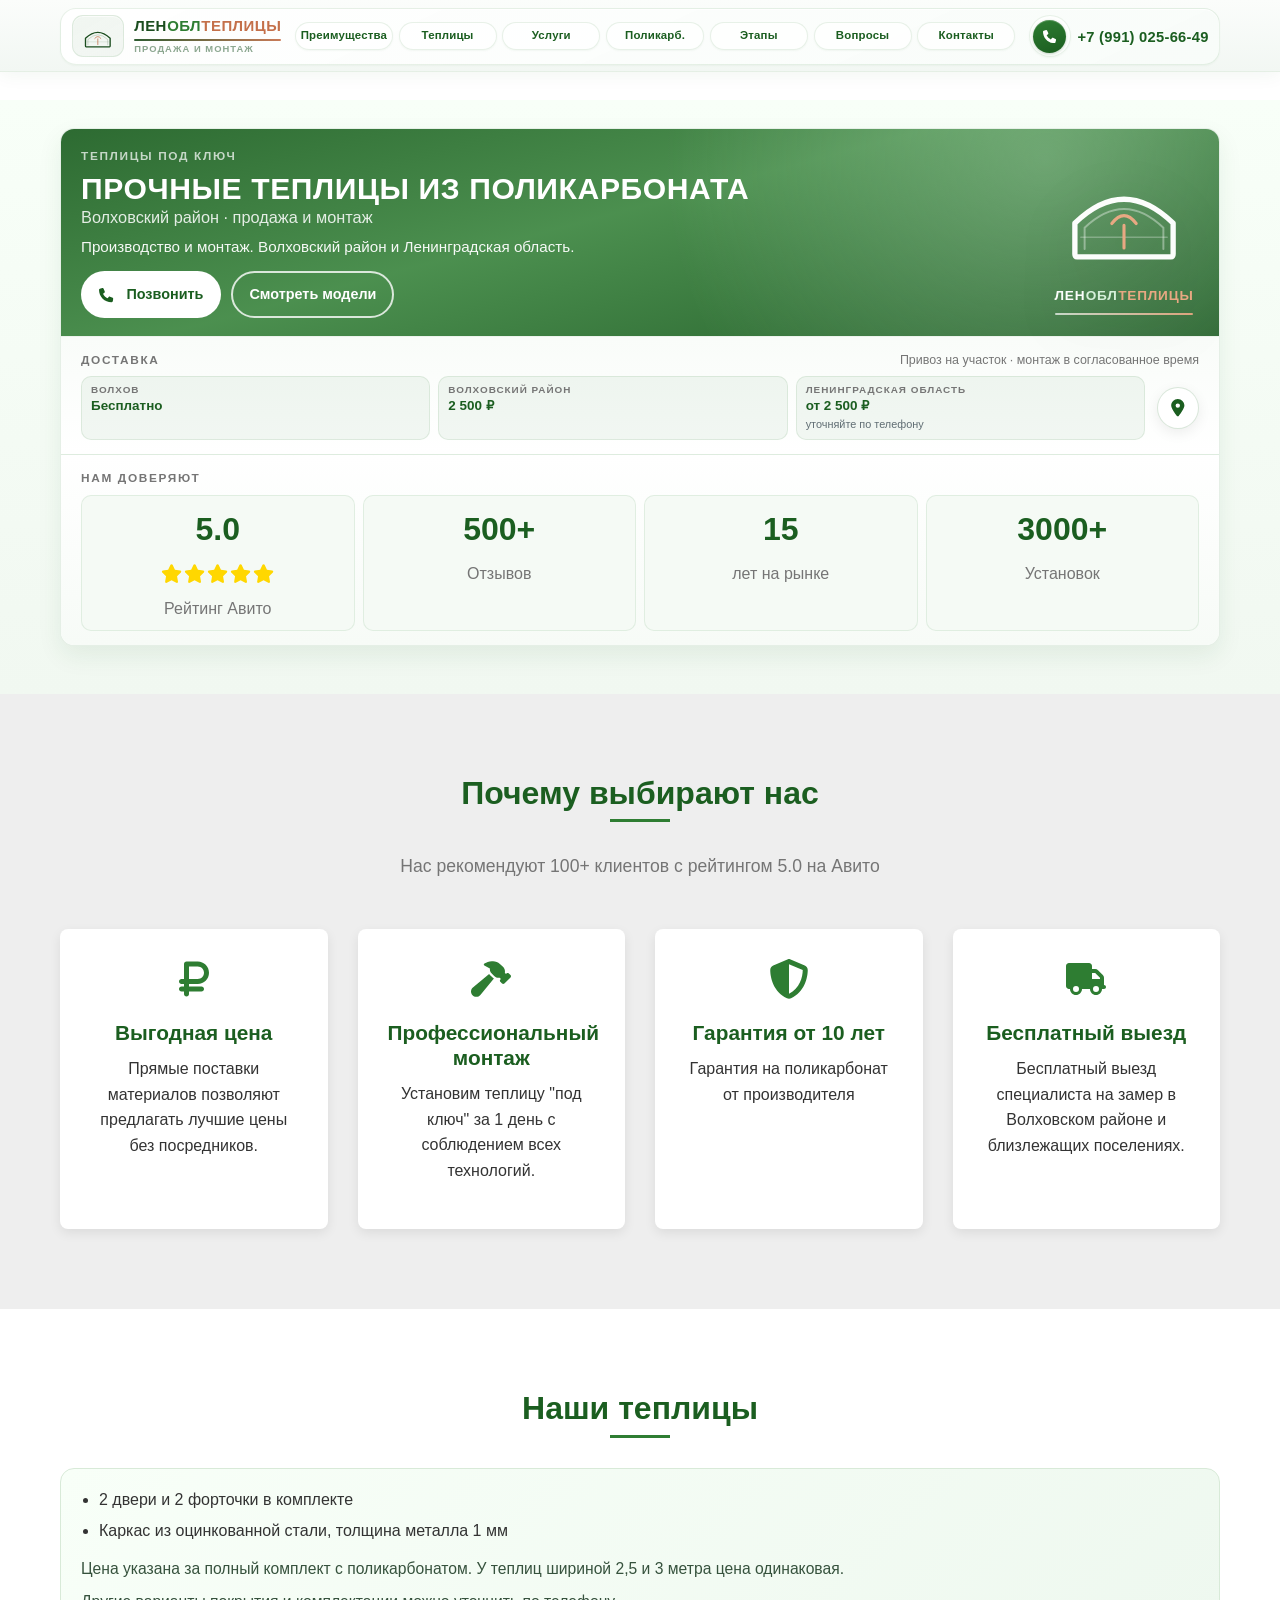
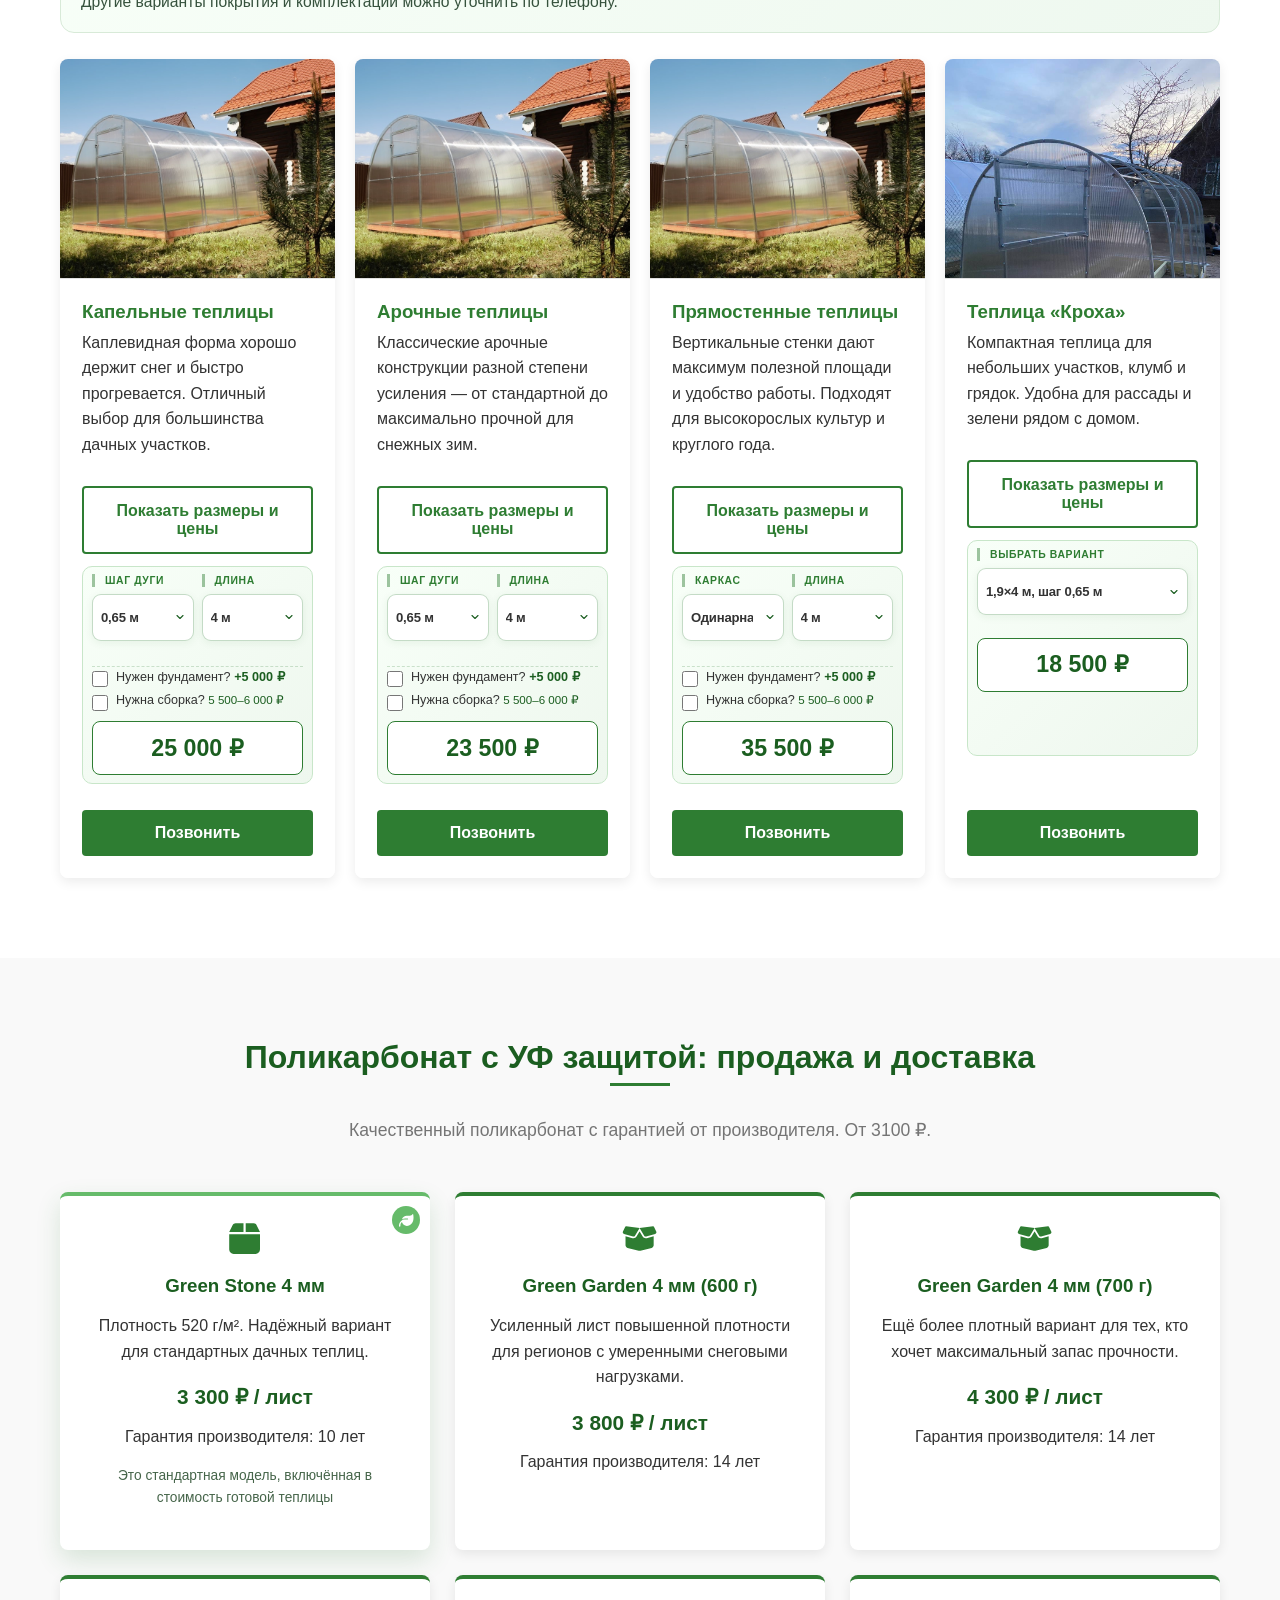
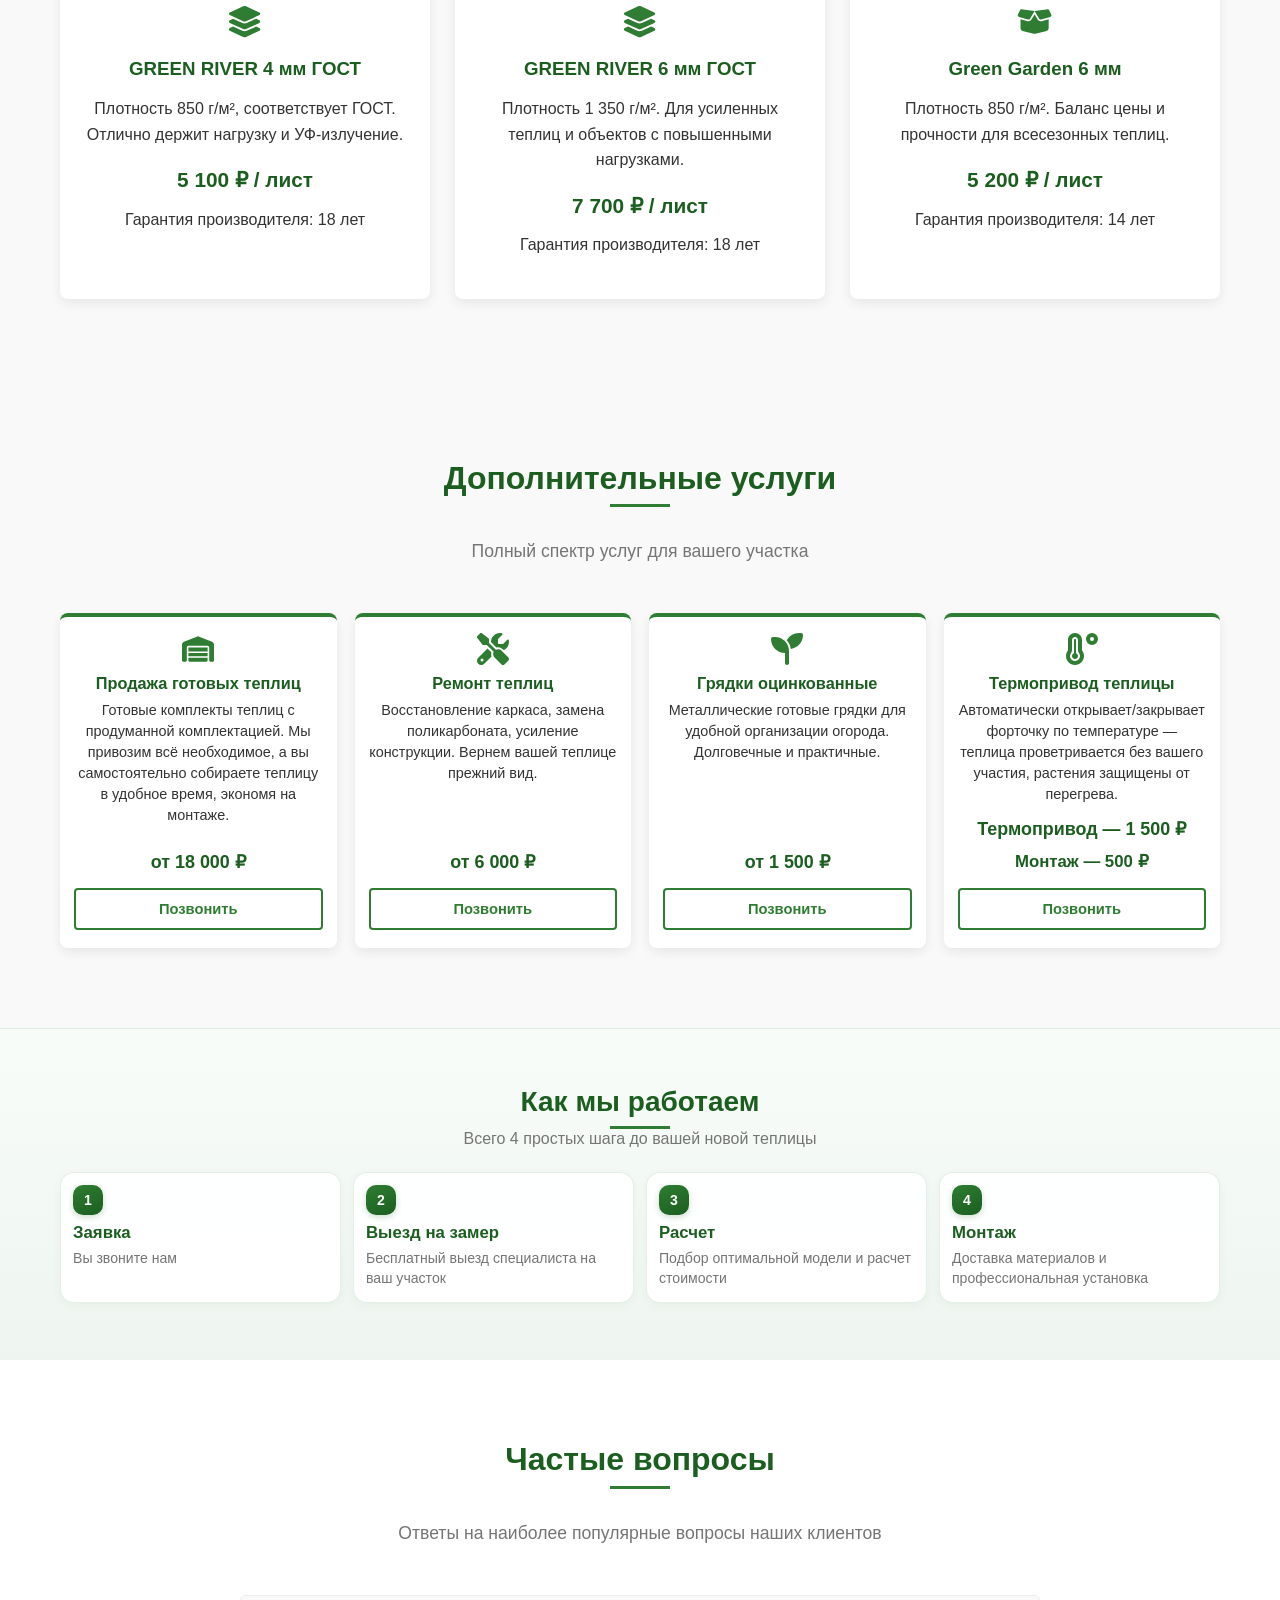
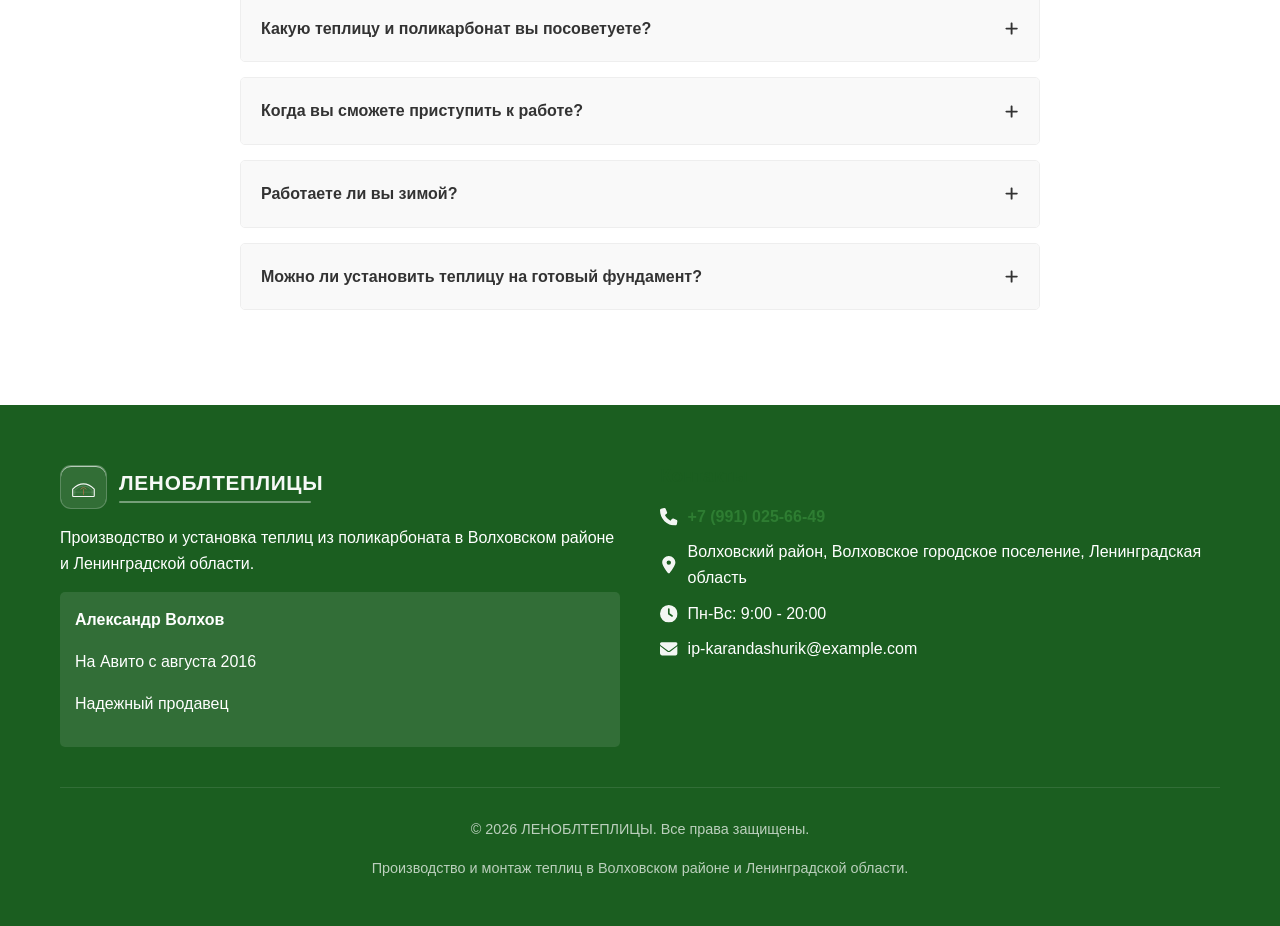
==== commit 9f92c1c6: "17" ====
--- a/index.html
+++ b/index.html
@@ -490,25 +490,22 @@
             flex-shrink: 0;
         }
 
-        .header-phone {
+        .header-phone-row {
             display: inline-flex;
             align-items: center;
-            margin-bottom: 0;
-            text-decoration: none;
-            font-weight: 700;
-            white-space: nowrap;
-        }
-
-        .header-phone.phone-link {
-            color: inherit;
-        }
-
-        .header-phone-inner {
+            gap: 0.42rem;
+            flex-shrink: 0;
+        }
+
+        .header-phone-icon-link {
             display: inline-flex;
             align-items: center;
-            gap: 0.45rem;
-            padding: 0.3rem 0.6rem 0.3rem 0.32rem;
+            justify-content: center;
+            text-decoration: none;
+            color: inherit;
+            flex-shrink: 0;
             border-radius: 999px;
+            padding: 0.22rem;
             background: rgba(255, 255, 255, 0.75);
             border: 1px solid var(--hb-edge);
             box-shadow: 0 1px 2px rgba(27, 94, 32, 0.045);
@@ -518,10 +515,15 @@
                 box-shadow 0.2s ease;
         }
 
-        .header-phone:hover .header-phone-inner {
+        .header-phone-icon-link:hover {
             background: var(--hb-fill-soft);
             border-color: var(--hb-edge-strong);
             box-shadow: 0 2px 6px rgba(27, 94, 32, 0.07);
+        }
+
+        .header-phone-icon-link:focus-visible {
+            outline: 2px solid var(--primary);
+            outline-offset: 2px;
         }
 
         .header-phone-icon {
@@ -544,13 +546,31 @@
             height: 0.82rem;
         }
 
+        .header-phone-number-link {
+            text-decoration: none;
+            color: inherit;
+            font-weight: 700;
+            white-space: nowrap;
+            padding: 0.28rem 0;
+            border-radius: 8px;
+            transition: color 0.2s ease;
+        }
+
+        .header-phone-number-link:hover .header-phone-number {
+            color: var(--primary);
+        }
+
+        .header-phone-number-link:focus-visible {
+            outline: 2px solid var(--primary);
+            outline-offset: 2px;
+        }
+
         .header-phone-number {
             font-family: var(--font-heading);
             font-size: clamp(0.75rem, 0.38vw + 0.65rem, 0.92rem);
             font-weight: 700;
             letter-spacing: 0.018em;
             color: var(--hb-text);
-            padding-right: 0.06rem;
         }
 
         .header-btn {
@@ -666,6 +686,8 @@
             border-radius: 14px;
             overflow: hidden;
             box-shadow: 0 10px 24px rgba(27, 94, 32, 0.08);
+            display: flex;
+            flex-direction: column;
         }
 
         .bento-kicker {
@@ -674,7 +696,7 @@
             font-weight: 700;
             letter-spacing: 0.14em;
             text-transform: uppercase;
-            color: rgba(255, 255, 255, 0.72);
+            color: var(--gray);
         }
 
         .bento-hero-main {
@@ -820,10 +842,127 @@
             opacity: 0.92;
         }
 
+        .hero-unified__delivery {
+            padding: clamp(10px, 1.6vw, 14px) clamp(14px, 2vw, 20px);
+            background: linear-gradient(180deg, #f9fcf9 0%, #ffffff 100%);
+            border-top: 1px solid rgba(46, 125, 50, 0.09);
+        }
+
+        .hero-unified-delivery-head {
+            display: flex;
+            flex-wrap: wrap;
+            align-items: baseline;
+            justify-content: space-between;
+            gap: 4px 14px;
+            margin-bottom: 6px;
+        }
+
+        .hero-unified__delivery .bento-kicker {
+            margin-bottom: 0;
+        }
+
+        .hero-unified-delivery-tagline {
+            margin: 0;
+            font-size: 0.78rem;
+            line-height: 1.35;
+            color: var(--gray);
+            max-width: 36rem;
+        }
+
+        .hero-unified-delivery-inner {
+            display: grid;
+            grid-template-columns: 1fr auto;
+            align-items: center;
+            gap: 10px 12px;
+        }
+
+        .hero-unified-delivery-tiles {
+            display: grid;
+            grid-template-columns: repeat(3, minmax(0, 1fr));
+            gap: 8px;
+            list-style: none;
+            padding: 0;
+            margin: 0;
+            min-width: 0;
+        }
+
+        .hero-unified-delivery-tiles li {
+            display: flex;
+            flex-direction: column;
+            gap: 2px;
+            padding: 7px 9px;
+            border-radius: 10px;
+            background: rgba(46, 125, 50, 0.06);
+            border: 1px solid rgba(46, 125, 50, 0.11);
+        }
+
+        .hero-delivery-tile__label {
+            font-family: var(--font-heading);
+            font-size: 0.62rem;
+            font-weight: 600;
+            letter-spacing: 0.1em;
+            text-transform: uppercase;
+            color: var(--gray);
+            line-height: 1.2;
+        }
+
+        .hero-delivery-tile__value {
+            font-family: var(--font-heading);
+            font-size: 0.84rem;
+            font-weight: 700;
+            color: var(--primary-dark);
+            line-height: 1.25;
+        }
+
+        .hero-delivery-tile__hint {
+            font-size: 0.68rem;
+            line-height: 1.25;
+            color: rgba(55, 71, 79, 0.78);
+            margin-top: 1px;
+        }
+
+        .bento-zone-pin {
+            width: 42px;
+            height: 42px;
+            border-radius: 50%;
+            display: inline-flex;
+            align-items: center;
+            justify-content: center;
+            flex-shrink: 0;
+            background: var(--white);
+            border: 1px solid rgba(46, 125, 50, 0.18);
+            color: var(--primary-dark);
+            box-shadow: 0 4px 14px rgba(0, 0, 0, 0.07);
+            transition: var(--transition);
+            text-decoration: none;
+        }
+
+        .bento-zone-pin:hover {
+            background: rgba(46, 125, 50, 0.08);
+            color: var(--primary-dark);
+        }
+
+        .bento-zone-pin .icon {
+            width: 1.1rem;
+            height: 1.1rem;
+        }
+
+        .hero-unified .bento-zone-pin {
+            position: relative;
+            right: auto;
+            bottom: auto;
+            align-self: center;
+        }
+
         .hero-unified__trust {
-            padding: 14px 16px;
-            background: #fff;
+            padding: clamp(10px, 1.6vw, 14px) clamp(14px, 2vw, 20px);
+            background: linear-gradient(180deg, #ffffff 0%, #f7fbf7 100%);
             border-top: 1px solid rgba(46, 125, 50, 0.12);
+        }
+
+        .hero-unified__trust > .bento-kicker {
+            margin-bottom: 8px;
+            color: var(--gray);
         }
 
         .hero-unified-stats {
@@ -855,6 +994,41 @@
 
             .hero-unified-stats {
                 grid-template-columns: repeat(2, minmax(0, 1fr));
+            }
+        }
+
+        @media (max-width: 720px) {
+            .hero-unified-delivery-head {
+                flex-direction: column;
+                align-items: flex-start;
+                gap: 4px;
+                margin-bottom: 8px;
+            }
+
+            .hero-unified-delivery-inner {
+                grid-template-columns: 1fr;
+            }
+
+            .hero-unified-delivery-tiles {
+                grid-template-columns: 1fr;
+            }
+
+            .hero-unified-delivery-tiles li {
+                flex-direction: row;
+                flex-wrap: wrap;
+                align-items: baseline;
+                justify-content: space-between;
+                column-gap: 10px;
+            }
+
+            .hero-delivery-tile__hint {
+                width: 100%;
+                text-align: right;
+                margin-top: 0;
+            }
+
+            .hero-unified .bento-zone-pin {
+                justify-self: end;
             }
         }
 
@@ -954,10 +1128,17 @@
             display: grid;
             place-items: center;
             text-align: center;
-            padding: 12px;
+            padding: 0;
             color: #35573a;
             font-weight: 600;
             background: linear-gradient(135deg, #ecf7ec 0%, #d9eed9 100%);
+        }
+
+        .product-photo img {
+            width: 100%;
+            height: 100%;
+            object-fit: cover;
+            display: block;
         }
 
         .product-content {
@@ -1002,6 +1183,9 @@
         }
 
         .price-toggle-btn {
+            flex-shrink: 0;
+            align-self: stretch;
+            text-align: center;
             margin-top: 2px;
             margin-bottom: 0;
         }
@@ -1014,64 +1198,298 @@
         }
 
         .price-list-wrapper.is-visible {
-            max-height: 520px;
             opacity: 1;
         }
 
-        .mini-calc {
+        .product-card .price-list {
+            margin-top: 0;
+        }
+
+        .product-card-panel {
+            flex: 1 1 auto;
+            display: flex;
+            flex-direction: column;
+            gap: 14px;
+            min-height: 0;
+        }
+
+        .product-card-panel > .price-list-wrapper {
+            flex: 0 0 auto;
+        }
+
+        .greenhouse-calc,
+        .kroha-choice {
             background: linear-gradient(135deg, #f8fff8 0%, #eef7ee 100%);
             border: 1px solid #c8e6c9;
             border-radius: 10px;
-            padding: 10px;
-            display: grid;
+            padding: 7px 9px 8px;
+            display: flex;
+            flex-direction: column;
+            justify-content: flex-start;
+            box-sizing: border-box;
+            gap: 6px;
+            flex: 0 0 auto;
+            min-width: 0;
+            align-self: stretch;
+            overflow: visible;
+            min-height: 13.5rem;
+        }
+
+        .greenhouse-calc .calc-controls,
+        .kroha-choice .calc-controls {
+            flex: 0 0 auto;
+            min-width: 0;
+            min-height: 5.25rem;
+        }
+
+        .greenhouse-calc .calc-options {
+            display: flex;
+            flex-direction: column;
+            gap: 5px;
+            flex: 0 0 auto;
+            padding: 2px 0 4px;
+            border-top: 1px dashed rgba(46, 125, 50, 0.22);
+            margin-top: 2px;
+        }
+
+        .calc-check {
+            display: flex;
+            align-items: flex-start;
             gap: 8px;
-        }
-
-        .mini-calc-row {
+            cursor: pointer;
+            text-align: left;
+            font-family: var(--font-body);
+            font-size: clamp(0.72rem, 0.16vw + 0.66rem, 0.82rem);
+            line-height: 1.38;
+            color: var(--dark);
+        }
+
+        .calc-check input {
+            margin-top: 0.18rem;
+            width: 1rem;
+            height: 1rem;
+            flex-shrink: 0;
+            accent-color: var(--primary);
+        }
+
+        .calc-check:focus-within {
+            outline: none;
+        }
+
+        .calc-check:has(input:focus-visible) {
+            outline: 2px solid rgba(46, 125, 50, 0.35);
+            outline-offset: 2px;
+            border-radius: 6px;
+        }
+
+        .calc-opt-price,
+        .calc-opt-hint {
+            color: var(--primary-dark);
+            font-weight: 600;
+            white-space: nowrap;
+        }
+
+        .calc-opt-hint {
+            font-weight: 500;
+            font-size: 0.92em;
+        }
+
+        .calc-row {
             display: grid;
             grid-template-columns: 1fr 1fr;
             gap: 8px;
-        }
-
-        .mini-calc-field {
-            display: grid;
-            gap: 4px;
-        }
-
-        .mini-calc-field label {
-            font-size: 0.76rem;
+            margin-bottom: 0;
+            align-items: end;
+        }
+
+        .calc-row.calc-row--kroha {
+            grid-template-columns: 1fr;
+        }
+
+        .calc-field {
+            display: flex;
+            flex-direction: column;
+            gap: 7px;
+            min-width: 0;
+        }
+
+        .calc-field label {
+            display: block;
+            font-family: var(--font-heading);
             font-weight: 700;
+            font-size: 0.65rem;
+            line-height: 1.25;
+            letter-spacing: 0.06em;
             text-transform: uppercase;
             color: var(--primary);
-            letter-spacing: 0.04em;
-        }
-
-        .mini-calc select {
+            margin: 0;
+            padding-left: 10px;
+            border-left: 3px solid rgba(46, 125, 50, 0.45);
+            transition: color 0.2s ease, border-color 0.2s ease;
+            max-width: 100%;
+            overflow-wrap: break-word;
+            hyphens: auto;
+        }
+
+        .calc-field:hover label {
+            color: var(--primary-dark);
+            border-left-color: var(--primary);
+        }
+
+        .calc-select-wrap {
+            position: relative;
+            display: block;
+            border-radius: 9px;
+            transform-origin: 50% 50%;
+            transition:
+                transform 0.38s cubic-bezier(0.34, 1.35, 0.45, 1),
+                box-shadow 0.38s ease,
+                filter 0.35s ease;
+        }
+
+        .calc-select-wrap::after {
+            content: '';
+            position: absolute;
+            right: 0.5rem;
+            top: 50%;
+            width: 12px;
+            height: 12px;
+            margin-top: -6px;
+            background-image: url("data:image/svg+xml,%3Csvg xmlns='http://www.w3.org/2000/svg' width='12' height='12' viewBox='0 0 24 24' fill='none'%3E%3Cpath stroke='%231b5e20' stroke-width='2.2' stroke-linecap='round' stroke-linejoin='round' d='M6 9l6 6 6-6'/%3E%3C/svg%3E");
+            background-repeat: no-repeat;
+            background-position: center;
+            background-size: 12px 12px;
+            pointer-events: none;
+            z-index: 2;
+            transition: transform 0.42s cubic-bezier(0.34, 1.45, 0.45, 1);
+        }
+
+        .calc-select-wrap:focus-within {
+            transform: translateY(-2px) scale(1.03);
+            box-shadow:
+                0 14px 32px rgba(27, 94, 32, 0.16),
+                0 0 0 2px rgba(46, 125, 50, 0.14);
+            z-index: 1;
+        }
+
+        .calc-select-wrap:focus-within::after {
+            transform: rotate(180deg);
+        }
+
+        @media (prefers-reduced-motion: reduce) {
+            .calc-select-wrap,
+            .calc-select-wrap::after {
+                transition: none;
+            }
+
+            .calc-select-wrap:focus-within {
+                transform: none;
+                box-shadow: 0 2px 8px rgba(27, 94, 32, 0.08);
+            }
+
+            .calc-select-wrap:focus-within::after {
+                transform: none;
+            }
+        }
+
+        .greenhouse-calc .calc-field select,
+        .kroha-choice select {
             width: 100%;
-            min-height: 2.4rem;
-            border: 1px solid rgba(46, 125, 50, 0.3);
+            min-width: 0;
+            min-height: 2.95rem;
+            padding: 0.5rem 1.85rem 0.5rem 0.5rem;
+            border: 1px solid rgba(46, 125, 50, 0.28);
+            border-radius: 9px;
+            font-family: var(--font-heading);
+            font-size: clamp(0.72rem, 0.2vw + 0.68rem, 0.82rem);
+            font-weight: 600;
+            line-height: 1.45;
+            letter-spacing: -0.015em;
+            color: var(--dark);
+            cursor: pointer;
+            background-color: var(--white);
+            background-image: none;
+            box-shadow:
+                0 2px 8px rgba(27, 94, 32, 0.07),
+                inset 0 1px 0 rgba(255, 255, 255, 0.92);
+            appearance: none;
+            -webkit-appearance: none;
+            -moz-appearance: none;
+            transition:
+                border-color 0.22s ease,
+                background-color 0.2s ease,
+                box-shadow 0.22s ease;
+        }
+
+        .greenhouse-calc .calc-field .calc-select-wrap:hover select,
+        .kroha-choice .calc-select-wrap:hover select {
+            border-color: rgba(46, 125, 50, 0.55);
+            box-shadow:
+                0 4px 14px rgba(27, 94, 32, 0.11),
+                inset 0 1px 0 rgba(255, 255, 255, 1);
+        }
+
+        .greenhouse-calc .calc-field .calc-select-wrap:active select,
+        .kroha-choice .calc-select-wrap:active select {
+            box-shadow:
+                inset 0 2px 10px rgba(27, 94, 32, 0.12),
+                0 1px 3px rgba(27, 94, 32, 0.06);
+            border-color: rgba(46, 125, 50, 0.5);
+        }
+
+        .greenhouse-calc .calc-field select:focus,
+        .kroha-choice select:focus {
+            outline: none;
+        }
+
+        .greenhouse-calc .calc-field select:focus-visible,
+        .kroha-choice select:focus-visible {
+            border-color: var(--primary);
+            box-shadow:
+                0 0 0 2px rgba(46, 125, 50, 0.22),
+                inset 0 1px 0 rgba(255, 255, 255, 1);
+        }
+
+        .calc-result {
+            text-align: center;
+            padding: 20px;
+            background: var(--white);
             border-radius: 8px;
-            padding: 0.4rem 0.6rem;
+            border: 1px solid var(--primary);
+        }
+
+        .greenhouse-calc .calc-result,
+        .kroha-choice .calc-result {
+            display: flex;
+            align-items: center;
+            justify-content: center;
+            min-height: 3.35rem;
+            height: auto;
+            max-height: none;
+            padding: 5px 6px;
+            box-sizing: border-box;
+            flex-shrink: 0;
+            margin-top: 0;
+        }
+
+        .greenhouse-calc .calc-price,
+        .kroha-choice .calc-price {
             font-family: var(--font-heading);
-            font-size: 0.88rem;
-            background: #fff;
-            color: var(--dark);
-        }
-
-        .mini-calc-result {
-            text-align: center;
-            background: #fff;
-            border: 1px solid rgba(46, 125, 50, 0.35);
-            border-radius: 8px;
-            padding: 7px 8px;
-        }
-
-        .mini-calc-price {
-            font-family: var(--font-heading);
-            font-size: 1.2rem;
+            font-size: clamp(1.05rem, 1.1vw + 0.85rem, 1.45rem);
             font-weight: 700;
             color: var(--primary-dark);
-            line-height: 1.2;
+            margin: 0;
+            line-height: 1.25;
+            max-width: 100%;
+            word-break: break-word;
+            hyphens: none;
+        }
+
+        @media (max-width: 600px) {
+            .calc-row {
+                grid-template-columns: 1fr;
+                align-items: stretch;
+            }
         }
 
         .price-list {
@@ -1410,6 +1828,7 @@
             background-color: var(--primary-dark);
             color: var(--white);
             padding: 60px 0 30px;
+            scroll-margin-top: 96px;
         }
 
         .footer-content {
@@ -1419,12 +1838,74 @@
             margin-bottom: 40px;
         }
 
+        .logo-mark--footer {
+            flex-shrink: 0;
+            min-width: 44px;
+            height: 44px;
+            padding: 0 6px;
+            border-radius: 11px;
+            display: flex;
+            align-items: center;
+            justify-content: center;
+            background: rgba(255, 255, 255, 0.1);
+            border: 1px solid rgba(255, 255, 255, 0.2);
+        }
+
+        .logo-mark--footer .logo-mark-svg {
+            height: 28px;
+            width: auto;
+            aspect-ratio: 80 / 68;
+        }
+
+        .brand-logo-icon--footer {
+            color: rgba(255, 255, 255, 0.94);
+        }
+
         .footer-logo {
+            display: flex;
+            align-items: center;
+            gap: 0.75rem;
+            margin-bottom: 1rem;
+            transition: opacity 0.25s ease;
+        }
+
+        .footer-logo:hover {
+            opacity: 0.92;
+        }
+
+        .footer-logo-stack {
+            display: inline-flex;
+            flex-direction: column;
+            align-items: flex-start;
+            gap: 6px;
+            min-width: 0;
+        }
+
+        .footer-logo-line {
+            display: block;
+            width: min(100%, 12rem);
+            height: 2px;
+            border-radius: 1px;
+            background: rgba(255, 255, 255, 0.4);
+        }
+
+        .footer-logo-text {
             font-family: var(--font-heading);
-            font-size: 1.8rem;
-            font-weight: 700;
-            margin-bottom: 15px;
-            color: var(--white);
+            font-size: clamp(1.05rem, 0.5vw + 0.9rem, 1.45rem);
+            font-weight: 800;
+            letter-spacing: 0.03em;
+            line-height: 1.1;
+            text-transform: uppercase;
+            display: inline-flex;
+            flex-wrap: wrap;
+            align-items: baseline;
+            gap: 0.02em;
+        }
+
+        .footer-logo .logo-word--len,
+        .footer-logo .logo-word--obl,
+        .footer-logo .logo-word--tep {
+            color: rgba(255, 255, 255, 0.96);
         }
 
         .footer-contacts p {
@@ -1434,8 +1915,11 @@
             gap: 10px;
         }
 
-        .footer-contacts i {
-            width: 20px;
+        .footer-contacts .icon {
+            width: 1.1rem;
+            height: 1.1rem;
+            flex-shrink: 0;
+            opacity: 0.95;
         }
 
         .seller-info {
@@ -1579,11 +2063,24 @@
 
             .mobile-menu-btn {
                 display: block;
+                position: relative;
+                z-index: 20;
+                flex-shrink: 0;
+                touch-action: manipulation;
+            }
+
+            .header-phone-number-link {
+                display: none;
             }
 
             .header-phone-icon {
                 width: 1.95rem;
                 height: 1.95rem;
+            }
+
+            .greenhouse-calc .calc-field select,
+            .kroha-choice select {
+                font-size: 16px;
             }
             
             .mobile-menu {
@@ -1855,12 +2352,12 @@
             </nav>
 
             <div class="header-contacts">
-                <a href="tel:+79910256649" class="header-phone phone-link">
-                    <span class="header-phone-inner">
+                <div class="header-phone-row">
+                    <a href="tel:+79910256649" class="header-phone-icon-link phone-link" aria-label="Позвонить: +7 (991) 025-66-49">
                         <span class="header-phone-icon" aria-hidden="true"><svg class="icon" focusable="false"><use href="#i-phone"/></svg></span>
-                        <span class="header-phone-number">+7 (991) 025-66-49</span>
-                    </span>
-                </a>
+                    </a>
+                    <a href="tel:+79910256649" class="header-phone-number-link phone-link"><span class="header-phone-number">+7 (991) 025-66-49</span></a>
+                </div>
             </div>
 
             <button type="button" class="mobile-menu-btn" id="mobileMenuBtn" aria-label="Открыть меню">
@@ -1919,7 +2416,36 @@
                             </div>
                         </div>
                     </div>
+
+                    <div class="hero-unified__delivery">
+                        <div class="hero-unified-delivery-head">
+                            <p class="bento-kicker">Доставка</p>
+                            <p class="hero-unified-delivery-tagline">Привоз на участок · монтаж в согласованное время</p>
+                        </div>
+                        <div class="hero-unified-delivery-inner">
+                            <ul class="hero-unified-delivery-tiles">
+                                <li>
+                                    <span class="hero-delivery-tile__label">Волхов</span>
+                                    <span class="hero-delivery-tile__value">Бесплатно</span>
+                                </li>
+                                <li>
+                                    <span class="hero-delivery-tile__label">Волховский район</span>
+                                    <span class="hero-delivery-tile__value">2&nbsp;500&nbsp;₽</span>
+                                </li>
+                                <li>
+                                    <span class="hero-delivery-tile__label">Ленинградская область</span>
+                                    <span class="hero-delivery-tile__value">от 2&nbsp;500&nbsp;₽</span>
+                                    <span class="hero-delivery-tile__hint">уточняйте по телефону</span>
+                                </li>
+                            </ul>
+                            <a href="#contact" class="bento-zone-pin" aria-label="Перейти к контактам">
+                                <svg class="icon" aria-hidden="true"><use href="#i-location-dot"/></svg>
+                            </a>
+                        </div>
+                    </div>
+
                     <div class="hero-unified__trust">
+                        <p class="bento-kicker">Нам доверяют</p>
                         <div class="hero-unified-stats">
                             <div class="hero-unified-stat">
                                 <span class="trust-number">5.0</span>
@@ -1997,143 +2523,211 @@
 
                 <div class="products-grid">
                     <div class="product-card">
-                        <div class="product-photo">Капельная теплица</div>
+                        <div class="product-photo">
+                            <img src="images/kapelnaya.jpg" alt="Капельные теплицы из поликарбоната" width="800" height="600" loading="lazy" decoding="async">
+                        </div>
                         <div class="product-content">
                             <div class="product-card-intro">
                                 <h3>Капельные теплицы</h3>
                                 <p>Каплевидная форма хорошо держит снег и быстро прогревается. Отличный выбор для большинства дачных участков.</p>
                             </div>
                             <button type="button" class="btn btn-secondary price-toggle-btn" aria-expanded="false">Показать размеры и цены</button>
-                            <div class="mini-calc" data-calc-type="kapel">
-                                <div class="mini-calc-row">
-                                    <div class="mini-calc-field">
-                                        <label>Шаг дуги</label>
-                                        <select class="calc-step"></select>
+                            <div class="product-card-panel">
+                                <div class="greenhouse-calc" data-calc-type="kapel">
+                                    <div class="calc-controls">
+                                        <div class="calc-row">
+                                            <div class="calc-field">
+                                                <label>Шаг дуги</label>
+                                                <div class="calc-select-wrap">
+                                                    <select class="calc-step"></select>
+                                                </div>
+                                            </div>
+                                            <div class="calc-field">
+                                                <label>Длина</label>
+                                                <div class="calc-select-wrap">
+                                                    <select class="calc-length"></select>
+                                                </div>
+                                            </div>
+                                        </div>
                                     </div>
-                                    <div class="mini-calc-field">
-                                        <label>Длина</label>
-                                        <select class="calc-length"></select>
+                                    <div class="calc-options" role="group" aria-label="Дополнительные опции">
+                                        <label class="calc-check">
+                                            <input type="checkbox" class="calc-foundation">
+                                            <span>Нужен фундамент? <span class="calc-opt-price">+5&nbsp;000&nbsp;₽</span></span>
+                                        </label>
+                                        <label class="calc-check">
+                                            <input type="checkbox" class="calc-assembly">
+                                            <span>Нужна сборка? <span class="calc-opt-hint">5&nbsp;500–6&nbsp;000&nbsp;₽</span></span>
+                                        </label>
+                                    </div>
+                                    <div class="calc-result" role="status" aria-live="polite" aria-label="Ориентировочная цена">
+                                        <div class="calc-price">—</div>
                                     </div>
                                 </div>
-                                <div class="mini-calc-result" role="status" aria-live="polite">
-                                    <div class="mini-calc-price">—</div>
+                                <div class="price-list-wrapper">
+                                    <ul class="price-list">
+                                        <li><span class="price-size">«Капелька» 3×4 м, шаг 0,65 м</span><span class="price-value">25 000 ₽</span></li>
+                                        <li><span class="price-size">«Капелька» 3×6 м, шаг 0,65 м</span><span class="price-value">30 000 ₽</span></li>
+                                        <li><span class="price-size">«Капелька» 3×8 м, шаг 0,65 м</span><span class="price-value">34 200 ₽</span></li>
+                                    </ul>
                                 </div>
-                            </div>
-                            <div class="price-list-wrapper">
-                                <ul class="price-list">
-                                    <li><span class="price-size">«Капелька» 3×4 м, шаг 0,65 м</span><span class="price-value">24 500 ₽</span></li>
-                                    <li><span class="price-size">«Капелька» 3×6 м, шаг 0,65 м</span><span class="price-value">29 500 ₽</span></li>
-                                    <li><span class="price-size">«Капелька» 3×8 м, шаг 0,65 м</span><span class="price-value">33 700 ₽</span></li>
-                                </ul>
                             </div>
                             <button class="btn open-form">Позвонить</button>
                         </div>
                     </div>
 
                     <div class="product-card">
-                        <div class="product-photo">Арочная теплица</div>
+                        <div class="product-photo">
+                            <img src="images/arochnaya.jpg" alt="Арочная теплица из поликарбоната" width="800" height="600" loading="lazy" decoding="async">
+                        </div>
                         <div class="product-content">
                             <div class="product-card-intro">
                                 <h3>Арочные теплицы</h3>
                                 <p>Классические арочные конструкции разной степени усиления — от стандартной до максимально прочной для снежных зим.</p>
                             </div>
                             <button type="button" class="btn btn-secondary price-toggle-btn" aria-expanded="false">Показать размеры и цены</button>
-                            <div class="mini-calc" data-calc-type="arka">
-                                <div class="mini-calc-row">
-                                    <div class="mini-calc-field">
-                                        <label>Шаг дуги</label>
-                                        <select class="calc-step"></select>
+                            <div class="product-card-panel">
+                                <div class="greenhouse-calc" data-calc-type="arka">
+                                    <div class="calc-controls">
+                                        <div class="calc-row">
+                                            <div class="calc-field">
+                                                <label>Шаг дуги</label>
+                                                <div class="calc-select-wrap">
+                                                    <select class="calc-step"></select>
+                                                </div>
+                                            </div>
+                                            <div class="calc-field">
+                                                <label>Длина</label>
+                                                <div class="calc-select-wrap">
+                                                    <select class="calc-length"></select>
+                                                </div>
+                                            </div>
+                                        </div>
                                     </div>
-                                    <div class="mini-calc-field">
-                                        <label>Длина</label>
-                                        <select class="calc-length"></select>
+                                    <div class="calc-options" role="group" aria-label="Дополнительные опции">
+                                        <label class="calc-check">
+                                            <input type="checkbox" class="calc-foundation">
+                                            <span>Нужен фундамент? <span class="calc-opt-price">+5&nbsp;000&nbsp;₽</span></span>
+                                        </label>
+                                        <label class="calc-check">
+                                            <input type="checkbox" class="calc-assembly">
+                                            <span>Нужна сборка? <span class="calc-opt-hint">5&nbsp;500–6&nbsp;000&nbsp;₽</span></span>
+                                        </label>
+                                    </div>
+                                    <div class="calc-result" role="status" aria-live="polite" aria-label="Ориентировочная цена">
+                                        <div class="calc-price">—</div>
                                     </div>
                                 </div>
-                                <div class="mini-calc-result" role="status" aria-live="polite">
-                                    <div class="mini-calc-price">—</div>
+                                <div class="price-list-wrapper">
+                                    <ul class="price-list">
+                                        <li><span class="price-size">«Арка» 3×4 м, шаг 0,65 м</span><span class="price-value">23 500 ₽</span></li>
+                                        <li><span class="price-size">«Арка» 3×6 м, шаг 0,65 м</span><span class="price-value">27 000 ₽</span></li>
+                                        <li><span class="price-size">«Арка» 3×8 м, шаг 0,65 м</span><span class="price-value">33 200 ₽</span></li>
+                                        <li><span class="price-size">«Арка» 3×4 м, шаг дуги 0,5 м</span><span class="price-value">26 300 ₽</span></li>
+                                        <li><span class="price-size">«Арка» 3×6 м, шаг дуги 0,5 м</span><span class="price-value">31 000 ₽</span></li>
+                                        <li><span class="price-size">«Арка» 3×8 м, шаг дуги 0,5 м</span><span class="price-value">36 200 ₽</span></li>
+                                        <li><span class="price-size">«Арка» двойная дуга 25×25, 3×4 м</span><span class="price-value">33 500 ₽</span></li>
+                                        <li><span class="price-size">«Арка» двойная дуга 25×25, 3×6 м</span><span class="price-value">41 500 ₽</span></li>
+                                        <li><span class="price-size">«Арка» двойная дуга 25×25, 3×8 м</span><span class="price-value">49 500 ₽</span></li>
+                                    </ul>
                                 </div>
-                            </div>
-                            <div class="price-list-wrapper">
-                                <ul class="price-list">
-                                    <li><span class="price-size">«Арка» 3×4 м, шаг 0,65 м</span><span class="price-value">23 000 ₽</span></li>
-                                    <li><span class="price-size">«Арка» 3×6 м, шаг 0,65 м</span><span class="price-value">26 500 ₽</span></li>
-                                    <li><span class="price-size">«Арка» 3×8 м, шаг 0,65 м</span><span class="price-value">32 700 ₽</span></li>
-                                    <li><span class="price-size">«Арка» 3×4 м, шаг дуги 0,5 м</span><span class="price-value">25 800 ₽</span></li>
-                                    <li><span class="price-size">«Арка» 3×6 м, шаг дуги 0,5 м</span><span class="price-value">30 500 ₽</span></li>
-                                    <li><span class="price-size">«Арка» 3×8 м, шаг дуги 0,5 м</span><span class="price-value">35 700 ₽</span></li>
-                                    <li><span class="price-size">«Арка» двойная дуга 25×25, 3×4 м</span><span class="price-value">33 000 ₽</span></li>
-                                    <li><span class="price-size">«Арка» двойная дуга 25×25, 3×6 м</span><span class="price-value">41 000 ₽</span></li>
-                                    <li><span class="price-size">«Арка» двойная дуга 25×25, 3×8 м</span><span class="price-value">49 000 ₽</span></li>
-                                </ul>
                             </div>
                             <button class="btn open-form">Позвонить</button>
                         </div>
                     </div>
 
                     <div class="product-card">
-                        <div class="product-photo">Прямостенная теплица</div>
+                        <div class="product-photo">
+                            <img src="images/pryamostennaya.jpg" alt="Прямостенная теплица из поликарбоната" width="800" height="600" loading="lazy" decoding="async">
+                        </div>
                         <div class="product-content">
                             <div class="product-card-intro">
                                 <h3>Прямостенные теплицы</h3>
                                 <p>Вертикальные стенки дают максимум полезной площади и удобство работы. Подходят для высокорослых культур и круглого года.</p>
                             </div>
                             <button type="button" class="btn btn-secondary price-toggle-btn" aria-expanded="false">Показать размеры и цены</button>
-                            <div class="mini-calc" data-calc-type="pryamo">
-                                <div class="mini-calc-row">
-                                    <div class="mini-calc-field">
-                                        <label>Каркас</label>
-                                        <select class="calc-step"></select>
+                            <div class="product-card-panel">
+                                <div class="greenhouse-calc" data-calc-type="pryamo">
+                                    <div class="calc-controls">
+                                        <div class="calc-row">
+                                            <div class="calc-field">
+                                                <label>Каркас</label>
+                                                <div class="calc-select-wrap">
+                                                    <select class="calc-step"></select>
+                                                </div>
+                                            </div>
+                                            <div class="calc-field">
+                                                <label>Длина</label>
+                                                <div class="calc-select-wrap">
+                                                    <select class="calc-length"></select>
+                                                </div>
+                                            </div>
+                                        </div>
                                     </div>
-                                    <div class="mini-calc-field">
-                                        <label>Длина</label>
-                                        <select class="calc-length"></select>
+                                    <div class="calc-options" role="group" aria-label="Дополнительные опции">
+                                        <label class="calc-check">
+                                            <input type="checkbox" class="calc-foundation">
+                                            <span>Нужен фундамент? <span class="calc-opt-price">+5&nbsp;000&nbsp;₽</span></span>
+                                        </label>
+                                        <label class="calc-check">
+                                            <input type="checkbox" class="calc-assembly">
+                                            <span>Нужна сборка? <span class="calc-opt-hint">5&nbsp;500–6&nbsp;000&nbsp;₽</span></span>
+                                        </label>
+                                    </div>
+                                    <div class="calc-result" role="status" aria-live="polite" aria-label="Ориентировочная цена">
+                                        <div class="calc-price">—</div>
                                     </div>
                                 </div>
-                                <div class="mini-calc-result" role="status" aria-live="polite">
-                                    <div class="mini-calc-price">—</div>
+                                <div class="price-list-wrapper">
+                                    <ul class="price-list">
+                                        <li><span class="price-size">Одинарная стенка 3×4 м</span><span class="price-value">35 500 ₽</span></li>
+                                        <li><span class="price-size">Одинарная стенка 3×6 м</span><span class="price-value">45 500 ₽</span></li>
+                                        <li><span class="price-size">Одинарная стенка 3×8 м</span><span class="price-value">55 500 ₽</span></li>
+                                        <li><span class="price-size">Двойная стенка 3×4 м</span><span class="price-value">44 500 ₽</span></li>
+                                        <li><span class="price-size">Двойная стенка 3×6 м</span><span class="price-value">54 500 ₽</span></li>
+                                        <li><span class="price-size">Двойная стенка 3×8 м</span><span class="price-value">64 500 ₽</span></li>
+                                    </ul>
                                 </div>
-                            </div>
-                            <div class="price-list-wrapper">
-                                <ul class="price-list">
-                                    <li><span class="price-size">Одинарная стенка 3×4 м</span><span class="price-value">35 000 ₽</span></li>
-                                    <li><span class="price-size">Одинарная стенка 3×6 м</span><span class="price-value">45 000 ₽</span></li>
-                                    <li><span class="price-size">Одинарная стенка 3×8 м</span><span class="price-value">55 000 ₽</span></li>
-                                    <li><span class="price-size">Двойная стенка 3×4 м</span><span class="price-value">44 000 ₽</span></li>
-                                    <li><span class="price-size">Двойная стенка 3×6 м</span><span class="price-value">54 000 ₽</span></li>
-                                    <li><span class="price-size">Двойная стенка 3×8 м</span><span class="price-value">64 000 ₽</span></li>
-                                </ul>
                             </div>
                             <button class="btn open-form">Позвонить</button>
                         </div>
                     </div>
 
                     <div class="product-card">
-                        <div class="product-photo">Теплица «Кроха»</div>
+                        <div class="product-photo">
+                            <img src="images/kroha.jpg" alt="Теплица «Кроха»" width="800" height="600" loading="lazy" decoding="async">
+                        </div>
                         <div class="product-content">
                             <div class="product-card-intro">
                                 <h3>Теплица «Кроха»</h3>
                                 <p>Компактная теплица для небольших участков, клумб и грядок. Удобна для рассады и зелени рядом с домом.</p>
                             </div>
                             <button type="button" class="btn btn-secondary price-toggle-btn" aria-expanded="false">Показать размеры и цены</button>
-                            <div class="mini-calc" data-calc-type="kroha">
-                                <div class="mini-calc-row" style="grid-template-columns: 1fr;">
-                                    <div class="mini-calc-field">
-                                        <label>Выбрать вариант</label>
-                                        <select class="kroha-option">
-                                            <option value="18000">1,9×4 м, шаг 0,65 м</option>
-                                            <option value="25500">Под ключ (фундамент, грядки)</option>
-                                        </select>
+                            <div class="product-card-panel">
+                                <div class="kroha-choice">
+                                    <div class="calc-controls">
+                                        <div class="calc-row calc-row--kroha">
+                                            <div class="calc-field">
+                                                <label for="kroha-option">Выбрать вариант</label>
+                                                <div class="calc-select-wrap">
+                                                    <select id="kroha-option" class="kroha-option" aria-label="Вариант теплицы «Кроха»">
+                                                        <option value="18500" title="Арка 1,9×4 м, шаг 0,65 м">1,9×4 м, шаг 0,65 м</option>
+                                                        <option value="26000" title="1,9×4 м с фундаментом и грядками «под ключ»">Под ключ (фундамент, грядки)</option>
+                                                    </select>
+                                                </div>
+                                            </div>
+                                        </div>
+                                    </div>
+                                    <div class="calc-result" role="status" aria-live="polite" aria-label="Стоимость выбранного варианта">
+                                        <div class="calc-price" id="kroha-price">18 500 ₽</div>
                                     </div>
                                 </div>
-                                <div class="mini-calc-result" role="status" aria-live="polite">
-                                    <div class="mini-calc-price">18 000 ₽</div>
+                                <div class="price-list-wrapper">
+                                    <ul class="price-list">
+                                        <li><span class="price-size">Арка 1,9×4 м, шаг 0,65 м</span><span class="price-value">18 500 ₽</span></li>
+                                        <li><span class="price-size">1,9×4 м с фундаментом и грядками «под ключ»</span><span class="price-value">26 000 ₽</span></li>
+                                    </ul>
                                 </div>
-                            </div>
-                            <div class="price-list-wrapper">
-                                <ul class="price-list">
-                                    <li><span class="price-size">Арка 1,9×4 м, шаг 0,65 м</span><span class="price-value">18 000 ₽</span></li>
-                                    <li><span class="price-size">1,9×4 м с фундаментом и грядками «под ключ»</span><span class="price-value">25 500 ₽</span></li>
-                                </ul>
                             </div>
                             <button class="btn open-form">Позвонить</button>
                         </div>
@@ -2341,11 +2935,23 @@
     </main>
 
     <!-- Футер -->
-    <footer>
+    <footer id="contact">
         <div class="container">
             <div class="footer-content">
                 <div>
-                    <div class="footer-logo">ТеплицыЛенОбл</div>
+                    <div class="footer-logo">
+                        <span class="logo-mark logo-mark--footer" aria-hidden="true">
+                            <svg class="logo-mark-svg brand-logo-icon brand-logo-icon--footer" viewBox="0 0 80 68" xmlns="http://www.w3.org/2000/svg" focusable="false">
+                                <use href="#sym-brand-greenhouse"/>
+                            </svg>
+                        </span>
+                        <div class="footer-logo-stack">
+                            <span class="footer-logo-text">
+                                <span class="logo-word logo-word--len">ЛЕН</span><span class="logo-word logo-word--obl">ОБЛ</span><span class="logo-word logo-word--tep">ТЕПЛИЦЫ</span>
+                            </span>
+                            <span class="footer-logo-line" aria-hidden="true"></span>
+                        </div>
+                    </div>
                     <p>Производство и установка теплиц из поликарбоната в Волховском районе и Ленинградской области.</p>
                     <div class="seller-info">
                         <p><strong>Александр Волхов</strong></p>
@@ -2354,7 +2960,7 @@
                     </div>
                 </div>
                 
-                <div class="footer-contacts" id="contact">
+                <div class="footer-contacts">
                     <h3>Контакты</h3>
                     <p><svg class="icon" aria-hidden="true"><use href="#i-phone"/></svg> <a href="tel:+79910256649" class="phone-link">+7 (991) 025-66-49</a></p>
                     <p><svg class="icon" aria-hidden="true"><use href="#i-location-dot"/></svg> Волховский район, Волховское городское поселение, Ленинградская область</p>
@@ -2364,7 +2970,7 @@
             </div>
             
             <div class="footer-bottom">
-                <p>© 2026 ТеплицыЛенОбл. Все права защищены.</p>
+                <p>© 2026 ЛЕНОБЛТЕПЛИЦЫ. Все права защищены.</p>
                 <p>Производство и монтаж теплиц в Волховском районе и Ленинградской области.</p>
             </div>
         </div>
@@ -2462,40 +3068,24 @@
             });
         });
 
-        // Показ/скрытие списка цен в карточках
-        document.querySelectorAll('.price-toggle-btn').forEach(button => {
-            button.addEventListener('click', () => {
-                const card = button.closest('.product-card');
-                if (!card) return;
-
-                const wrapper = card.querySelector('.price-list-wrapper');
-                if (!wrapper) return;
-
-                const isVisible = wrapper.classList.toggle('is-visible');
-                button.setAttribute('aria-expanded', isVisible ? 'true' : 'false');
-                button.textContent = isVisible ? 'Скрыть размеры и цены' : 'Показать размеры и цены';
-            });
-        });
-
-        // Лёгкий калькулятор для карточек каталога
         const PRODUCT_CALC_PRICES = {
             kapel: {
                 steps: { s065: '0,65 м' },
-                prices: { s065: { 4: 24500, 6: 29500, 8: 33700 } }
+                prices: { s065: { 4: 25000, 6: 30000, 8: 34200 } }
             },
             arka: {
                 steps: { s065: '0,65 м', s05: '0,5 м', sdouble: 'Двойная дуга 25×25' },
                 prices: {
-                    s065: { 4: 23000, 6: 26500, 8: 32700 },
-                    s05: { 4: 25800, 6: 30500, 8: 35700 },
-                    sdouble: { 4: 33000, 6: 41000, 8: 49000 }
+                    s065: { 4: 23500, 6: 27000, 8: 33200 },
+                    s05: { 4: 26300, 6: 31000, 8: 36200 },
+                    sdouble: { 4: 33500, 6: 41500, 8: 49500 }
                 }
             },
             pryamo: {
                 steps: { single: 'Одинарная стенка', dbl: 'Двойная стенка' },
                 prices: {
-                    single: { 4: 35000, 6: 45000, 8: 55000 },
-                    dbl: { 4: 44000, 6: 54000, 8: 64000 }
+                    single: { 4: 35500, 6: 45500, 8: 55500 },
+                    dbl: { 4: 44500, 6: 54500, 8: 64500 }
                 }
             }
         };
@@ -2508,69 +3098,129 @@
             }
         }
 
-        document.querySelectorAll('.mini-calc').forEach(calcBox => {
-            try {
-            const type = calcBox.dataset.calcType;
-            const priceOut = calcBox.querySelector('.mini-calc-price');
-            if (!priceOut) return;
-
-            if (type === 'kroha') {
-                const optionSelect = calcBox.querySelector('.kroha-option');
-                if (!optionSelect) return;
-
-                const updateKroha = () => {
-                    priceOut.textContent = formatRub(Number(optionSelect.value));
-                };
-                optionSelect.addEventListener('change', updateKroha);
-                updateKroha();
-                return;
-            }
-
-            const config = PRODUCT_CALC_PRICES[type];
-            if (!config) return;
-
-            const stepSelect = calcBox.querySelector('.calc-step');
-            const lengthSelect = calcBox.querySelector('.calc-length');
-            if (!stepSelect || !lengthSelect) return;
-
-            Object.entries(config.steps).forEach(([stepKey, stepLabel]) => {
-                const option = document.createElement('option');
-                option.value = stepKey;
-                option.textContent = stepLabel;
-                stepSelect.appendChild(option);
-            });
-
-            const fillLengths = () => {
-                const step = stepSelect.value;
-                const lengths = Object.keys(config.prices[step] || {});
-                lengthSelect.innerHTML = '';
-                lengths.forEach(len => {
+        const CALC_FOUNDATION_PRICE = 5000;
+
+        function calcAssemblyPriceMeters(lenStr) {
+            const m = parseInt(lenStr, 10);
+            if (Number.isNaN(m)) return 0;
+            return m <= 6 ? 5500 : 6000;
+        }
+
+        function initProductCalculators() {
+            document.querySelectorAll('.greenhouse-calc').forEach(calcBox => {
+                const type = calcBox.dataset.calcType;
+                const config = PRODUCT_CALC_PRICES[type];
+                if (!config) return;
+
+                const stepSelect = calcBox.querySelector('.calc-step');
+                const lengthSelect = calcBox.querySelector('.calc-length');
+                const priceOut = calcBox.querySelector('.calc-price');
+                const foundationCb = calcBox.querySelector('.calc-foundation');
+                const assemblyCb = calcBox.querySelector('.calc-assembly');
+                if (!stepSelect || !lengthSelect || !priceOut) return;
+
+                Object.entries(config.steps).forEach(([stepKey, stepLabel]) => {
                     const option = document.createElement('option');
-                    option.value = len;
-                    option.textContent = `${len} м`;
-                    lengthSelect.appendChild(option);
+                    option.value = stepKey;
+                    option.textContent = stepLabel;
+                    stepSelect.appendChild(option);
                 });
-            };
-
-            const updatePrice = () => {
-                const step = stepSelect.value;
-                const len = lengthSelect.value;
-                const base = config.prices[step] && config.prices[step][len];
-                priceOut.textContent = base ? formatRub(base) : '—';
-            };
-
-            stepSelect.addEventListener('change', () => {
+
+                function fillLengths() {
+                    const step = stepSelect.value;
+                    const lengths = Object.keys(config.prices[step] || {});
+                    lengthSelect.innerHTML = '';
+                    lengths.forEach(len => {
+                        const option = document.createElement('option');
+                        option.value = len;
+                        option.textContent = `${len} м`;
+                        lengthSelect.appendChild(option);
+                    });
+                }
+
+                function updatePrice() {
+                    const step = stepSelect.value;
+                    const len = lengthSelect.value;
+                    const base = config.prices[step] && config.prices[step][len];
+                    if (!base) {
+                        priceOut.textContent = '—';
+                        return;
+                    }
+                    let total = base;
+                    if (foundationCb && foundationCb.checked) {
+                        total += CALC_FOUNDATION_PRICE;
+                    }
+                    if (assemblyCb && assemblyCb.checked) {
+                        total += calcAssemblyPriceMeters(len);
+                    }
+                    priceOut.textContent = formatRub(total);
+                }
+
+                stepSelect.addEventListener('change', () => {
+                    fillLengths();
+                    updatePrice();
+                });
+                lengthSelect.addEventListener('change', updatePrice);
+                [foundationCb, assemblyCb].forEach(cb => {
+                    if (cb) cb.addEventListener('change', updatePrice);
+                });
+
+                let minStep = null;
+                let minLen = null;
+                let minPrice = Number.POSITIVE_INFINITY;
+                Object.entries(config.prices).forEach(([stepKey, lengths]) => {
+                    Object.entries(lengths).forEach(([lenKey, price]) => {
+                        if (price < minPrice) {
+                            minPrice = price;
+                            minStep = stepKey;
+                            minLen = lenKey;
+                        }
+                    });
+                });
+
+                if (minStep) {
+                    stepSelect.value = minStep;
+                }
                 fillLengths();
+                if (minLen) {
+                    lengthSelect.value = minLen;
+                }
                 updatePrice();
             });
-            lengthSelect.addEventListener('change', updatePrice);
-
-            const firstStep = Object.keys(config.steps)[0];
-            if (firstStep) stepSelect.value = firstStep;
-            fillLengths();
-            updatePrice();
-            } catch (err) {}
+        }
+
+        function initKrohaChoice() {
+            const select = document.getElementById('kroha-option');
+            const out = document.getElementById('kroha-price');
+            if (!select || !out) return;
+
+            const update = () => {
+                out.textContent = formatRub(Number(select.value));
+            };
+
+            select.addEventListener('change', update);
+            update();
+        }
+
+        // Показ/скрытие списка цен в карточках (высота по содержимому, как в v2)
+        document.querySelectorAll('.price-toggle-btn').forEach(button => {
+            button.addEventListener('click', () => {
+                const content = button.closest('.product-content');
+                const wrapper = content ? content.querySelector('.price-list-wrapper') : null;
+                if (!wrapper) return;
+
+                const isVisible = !wrapper.classList.contains('is-visible');
+                wrapper.classList.toggle('is-visible', isVisible);
+                wrapper.style.maxHeight = isVisible ? `${wrapper.scrollHeight}px` : '0px';
+                button.setAttribute('aria-expanded', isVisible ? 'true' : 'false');
+                button.textContent = isVisible
+                    ? 'Скрыть размеры и цены'
+                    : 'Показать размеры и цены';
+            });
         });
+
+        initProductCalculators();
+        initKrohaChoice();
         
         // Плавный скролл для якорных ссылок
         document.querySelectorAll('a[href^="#"]').forEach(anchor => {
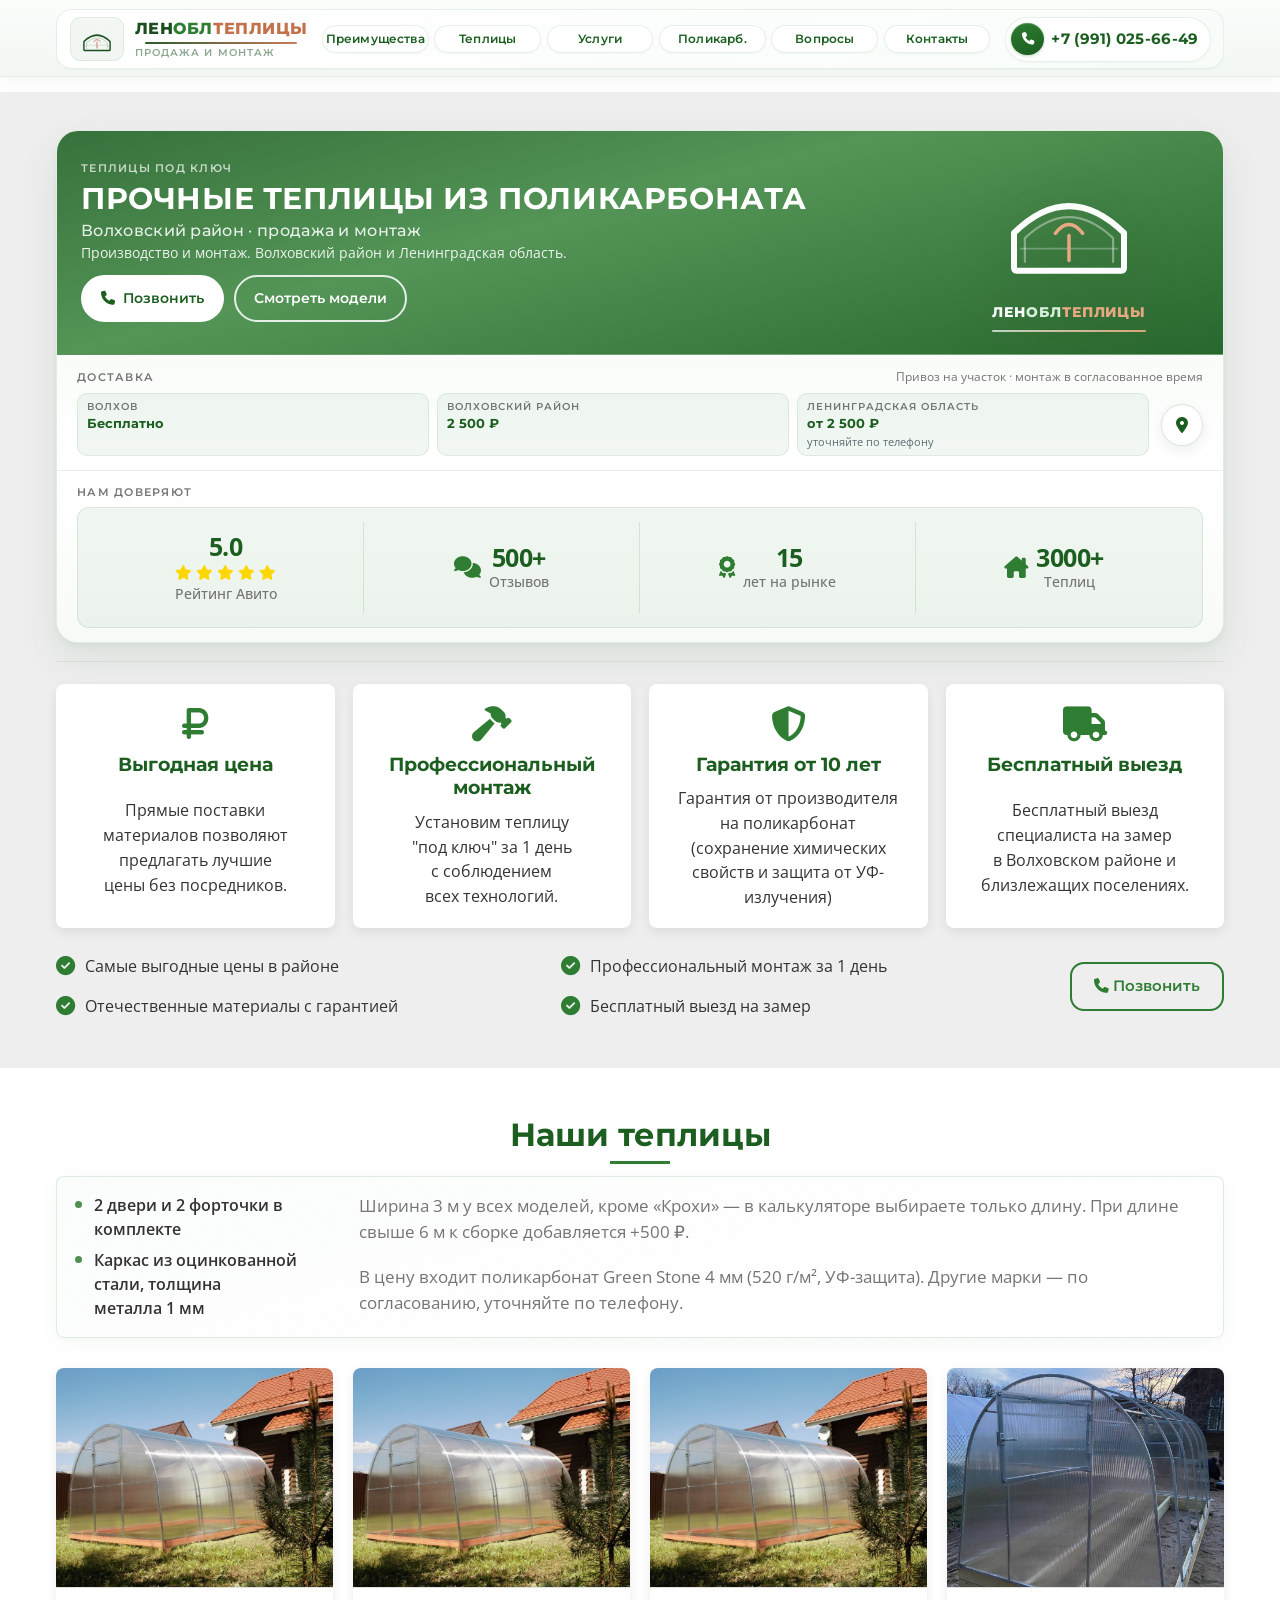
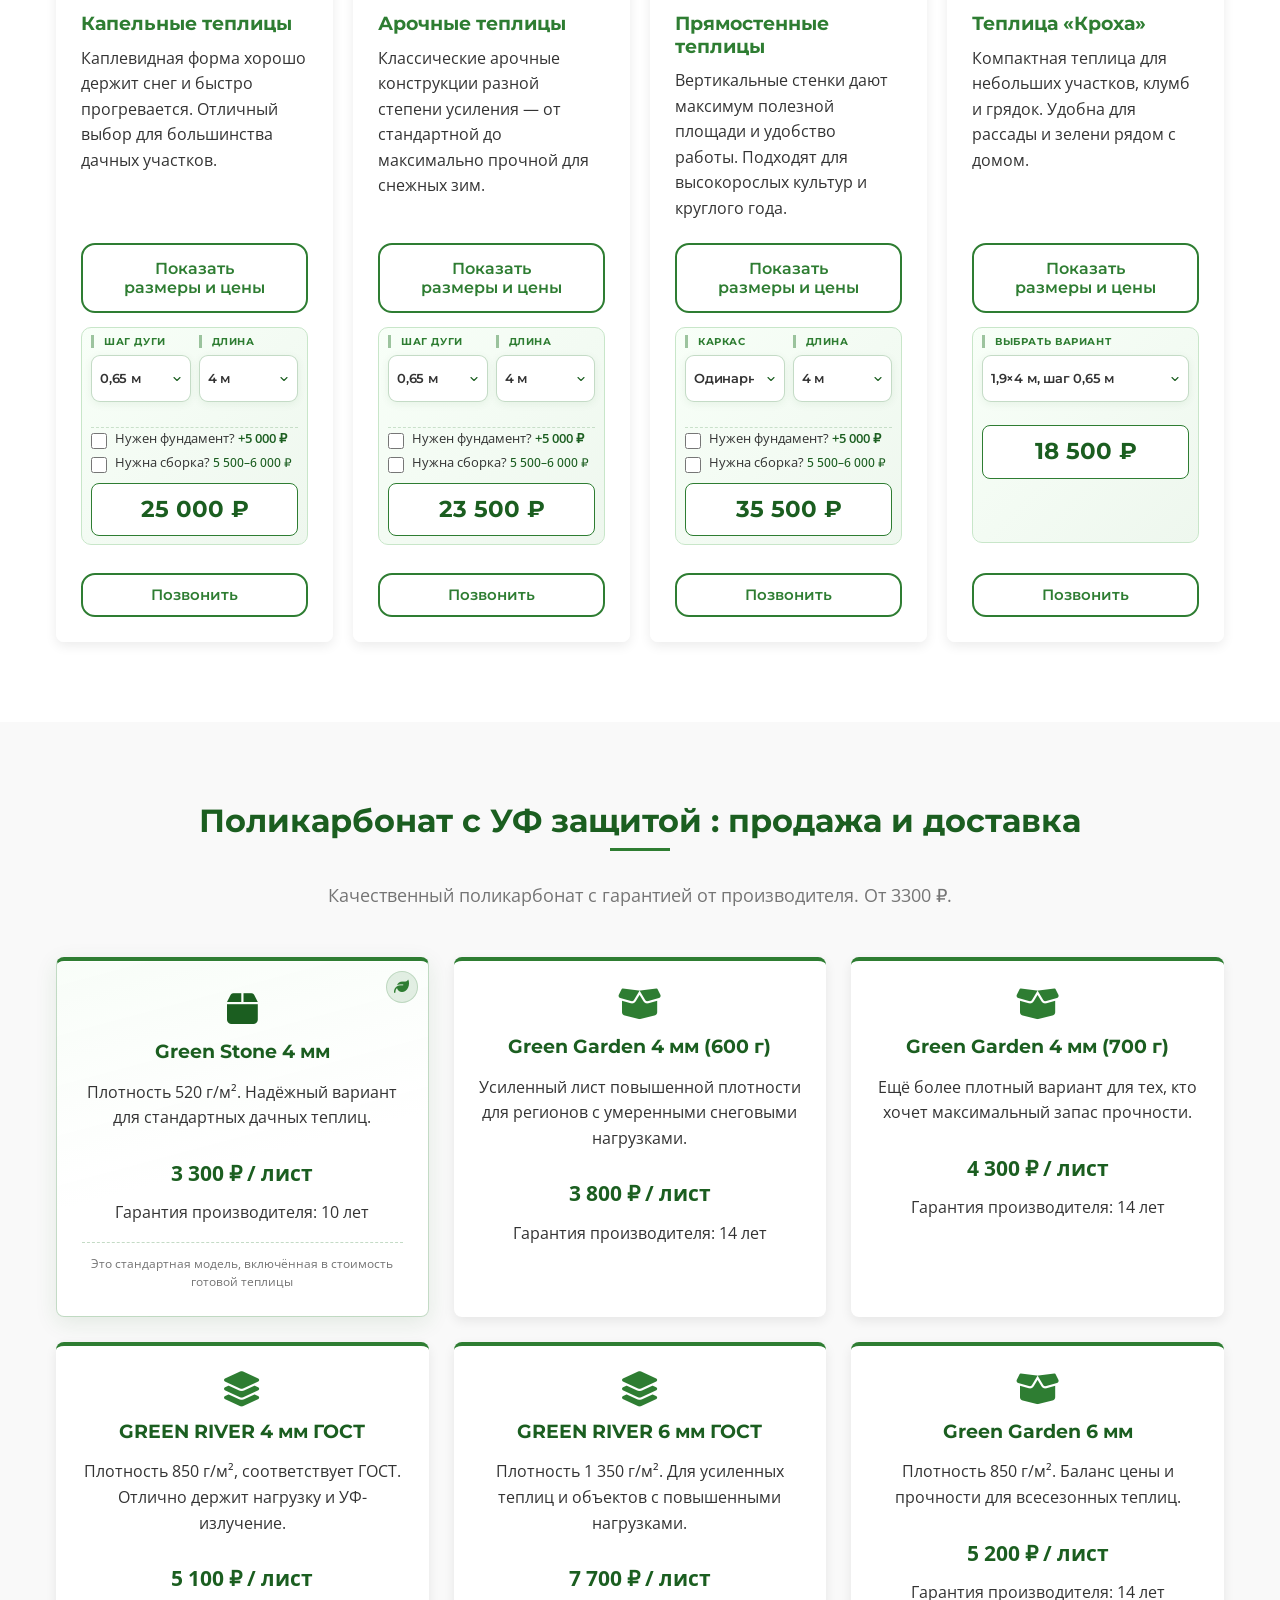
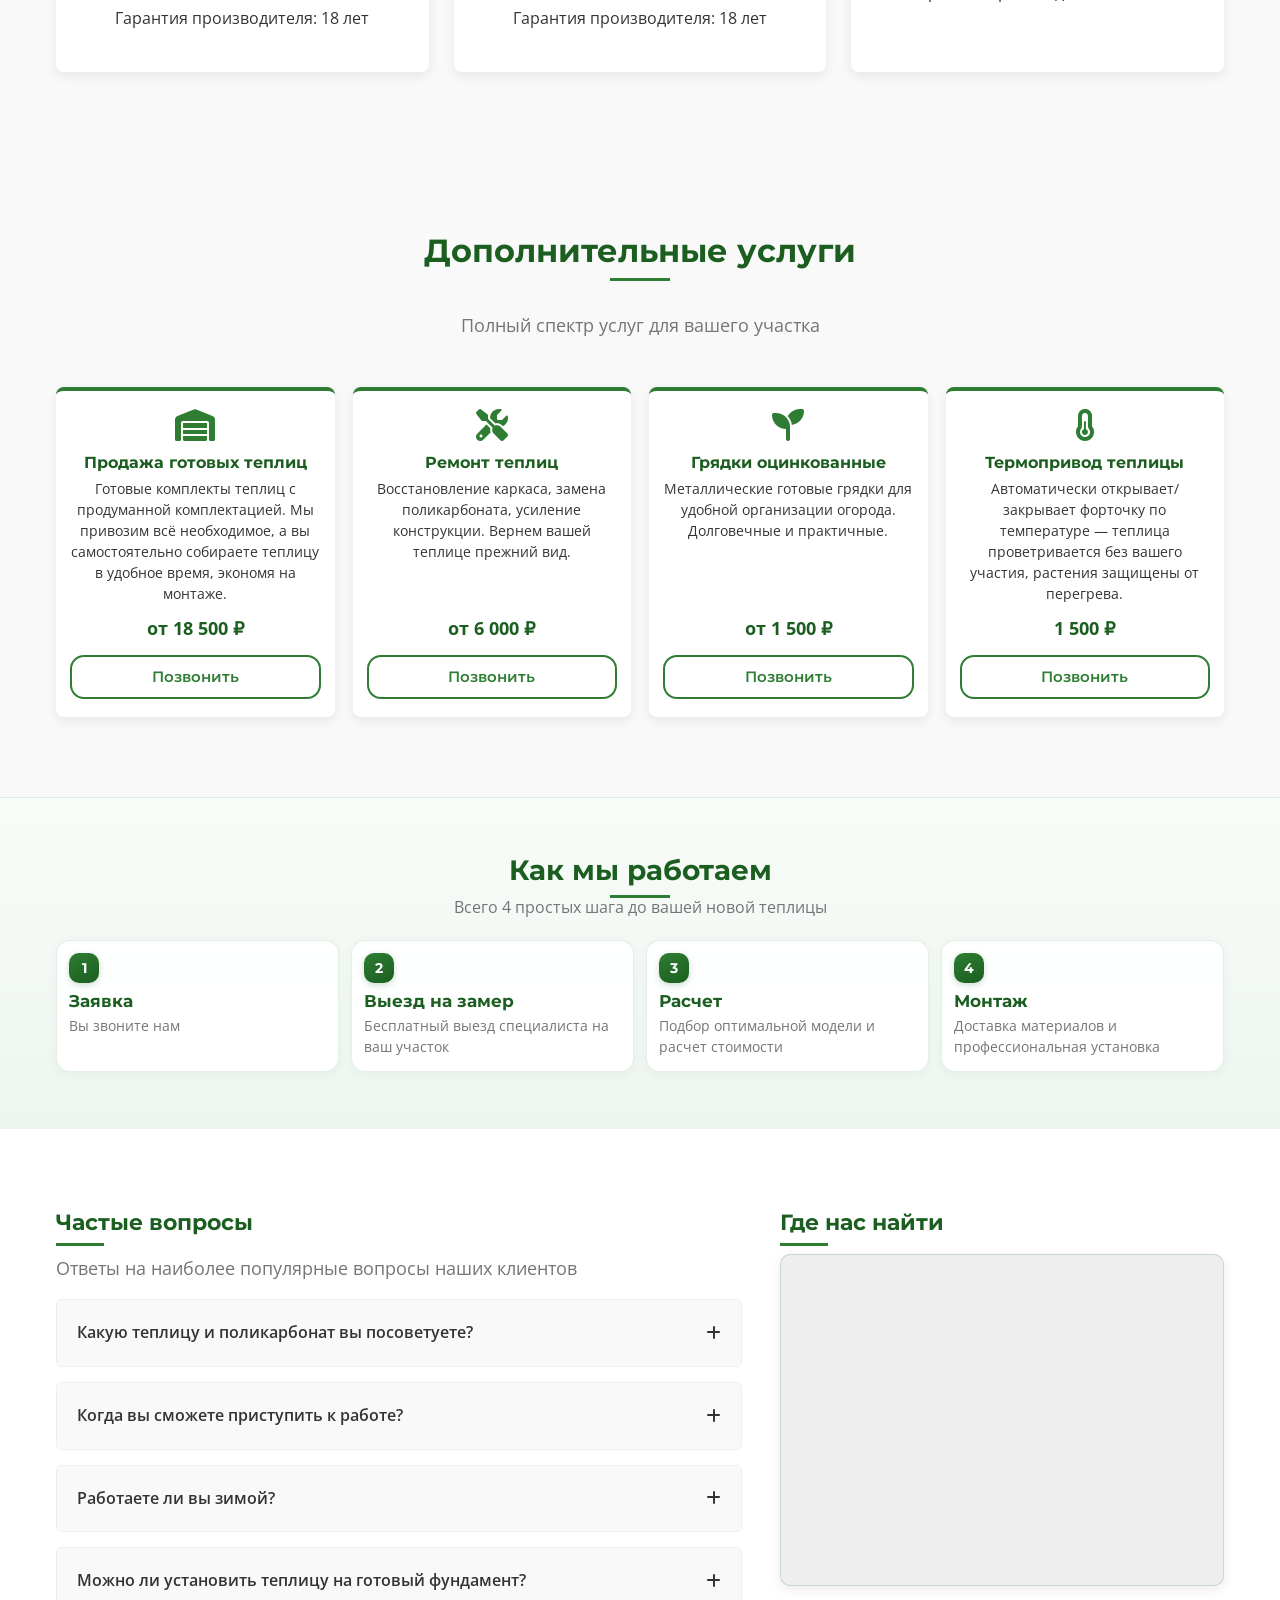
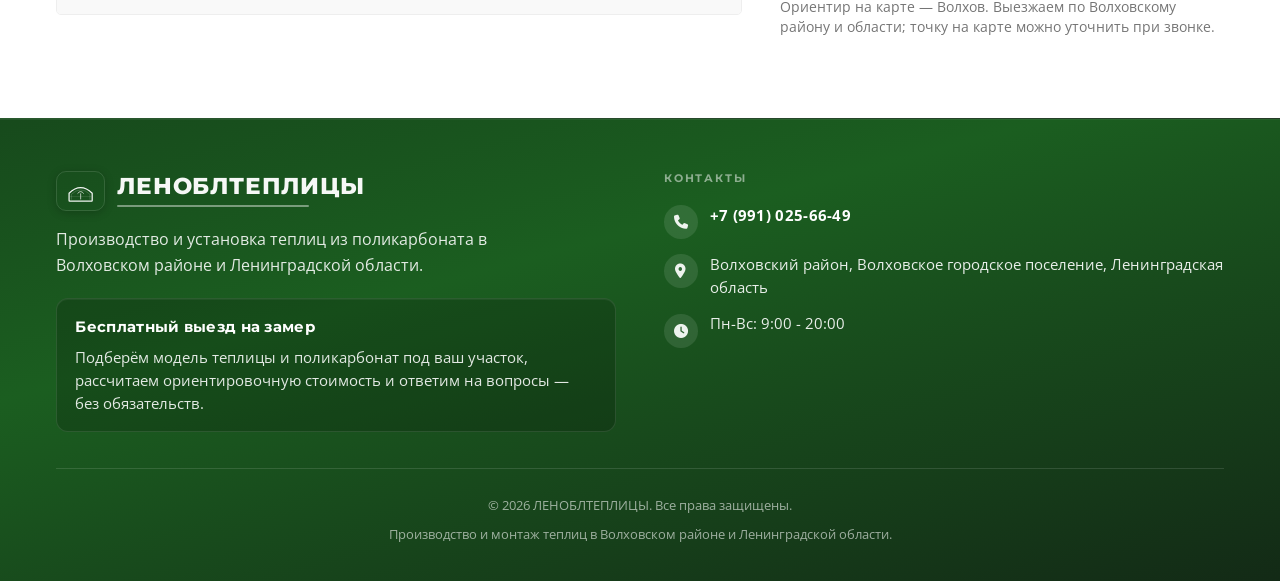
==== commit d85a61da: "19" ====
--- a/index.html
+++ b/index.html
@@ -48,8 +48,15 @@
         ]
     }
     </script>
+    <link rel="preconnect" href="https://fonts.googleapis.com">
+    <link rel="preconnect" href="https://fonts.gstatic.com" crossorigin>
+    <link href="https://fonts.googleapis.com/css2?family=Montserrat:wght@400;500;600;700;800&family=Open+Sans:wght@400;600&display=swap" rel="stylesheet">
+    <link rel="stylesheet" href="https://cdnjs.cloudflare.com/ajax/libs/font-awesome/6.4.0/css/all.min.css">
+    <link rel="preconnect" href="https://images.unsplash.com" crossorigin>
+    <!-- LCP: фон героя — один запрос, тот же URL, что в .bento-hero-main (w=900, q=75) -->
+    <link rel="preload" as="image" href="https://images.unsplash.com/photo-1596478958095-2c2f779f2fa1?ixlib=rb-4.0.3&amp;auto=format&amp;fit=crop&amp;w=900&amp;q=75" fetchpriority="high">
     <style>
-        /* Базовые стили 1 */
+        /* Базовые стили 1   */
         :root {
             --primary: #2e7d32; /* Зеленый */
             --primary-dark: #1b5e20;
@@ -62,20 +69,11 @@
             --shadow: 0 4px 12px rgba(0, 0, 0, 0.08);
             --transition: all 0.3s ease;
             --gold: #FFD700;
-            --font-body: "Segoe UI", Roboto, "Helvetica Neue", Arial, sans-serif;
-            --font-heading: "Segoe UI", "Trebuchet MS", "Arial Narrow", Arial, sans-serif;
-            /* Шапка / бренд (как в v2, без внешних шрифтов) */
+            /* Логотип: природная палитра + терракотовый акцент */
             --logo-green-deep: #1b4d1f;
             --logo-green-mid: #2e7d32;
             --logo-accent: #c4704a;
             --logo-accent-soft: #e8a882;
-            --hb-edge: rgba(46, 125, 50, 0.11);
-            --hb-edge-strong: rgba(46, 125, 50, 0.18);
-            --hb-fill: rgba(255, 255, 255, 0.96);
-            --hb-fill-soft: rgba(248, 252, 249, 0.98);
-            --hb-tint: rgba(46, 125, 50, 0.07);
-            --hb-text: var(--primary-dark);
-            --hb-muted: rgba(46, 94, 52, 0.55);
         }
 
         * {
@@ -84,85 +82,28 @@
             box-sizing: border-box;
         }
 
-        /* Иконки: inline-спрайт в <body> (#sym-brand-greenhouse + #i-…); копия путей в icons.svg для справки. */
-        .icon {
-            display: inline-block;
-            vertical-align: -0.125em;
-            flex-shrink: 0;
-            width: 1em;
-            height: 1em;
-            fill: currentColor;
-            overflow: visible;
-        }
-
-        .mobile-menu-btn .icon {
-            width: 1.35em;
-            height: 1.35em;
-        }
-
-        .btn-hero-solid .icon {
-            width: 1em;
-            height: 1em;
-            vertical-align: -0.15em;
-            margin-right: 0.35em;
-        }
-
-        .stars .icon {
-            width: 1.1em;
-            height: 1.1em;
-            margin: 0 1px;
-        }
-
-        .benefit-icon.icon {
-            width: 2.5rem;
-            height: 2.5rem;
-            margin-bottom: 20px;
-        }
-
-        .service-icon.icon {
-            width: 2.2rem;
-            height: 2.2rem;
-        }
-
-        .extra-services#services .services-grid--four .service-card .service-icon.icon {
-            width: 2rem;
-            height: 2rem;
-        }
-
-        .service-card-badge .icon {
-            width: 0.92rem;
-            height: 0.92rem;
-        }
-
-        .faq-question .icon.faq-toggle {
-            width: 0.95em;
-            height: 0.95em;
-        }
-
-        .footer-contacts .icon {
-            width: 1.1rem;
-            height: 1.1rem;
-            flex-shrink: 0;
-        }
-
-        .back-to-top .icon {
-            width: 1.35rem;
-            height: 1.35rem;
-        }
-
         html {
             scroll-behavior: smooth;
+            -webkit-text-size-adjust: 100%;
+            text-size-adjust: 100%;
         }
 
         body {
-            font-family: var(--font-body);
+            font-family: 'Open Sans', sans-serif;
             line-height: 1.6;
             color: var(--dark);
             background-color: var(--white);
+            overflow-x: clip;
+        }
+
+        img {
+            max-width: 100%;
+            height: auto;
+            display: block;
         }
 
         h1, h2, h3, h4 {
-            font-family: var(--font-heading);
+            font-family: 'Montserrat', sans-serif;
             font-weight: 700;
             line-height: 1.2;
             margin-bottom: 1rem;
@@ -204,22 +145,23 @@
             width: 100%;
             max-width: 1200px;
             margin: 0 auto;
-            padding: 0 20px;
+            padding-left: max(16px, env(safe-area-inset-left, 0px));
+            padding-right: max(16px, env(safe-area-inset-right, 0px));
         }
 
         section {
             padding: 80px 0;
-            scroll-margin-top: 80px;
+            scroll-margin-top: 88px;
         }
 
         .btn {
             display: inline-block;
             padding: 14px 32px;
-            background-color: var(--primary);
-            color: var(--white);
-            border: none;
-            border-radius: 4px;
-            font-family: var(--font-heading);
+            background-color: rgba(46, 125, 50, 0.14);
+            color: var(--primary-dark);
+            border: 1px solid rgba(46, 125, 50, 0.35);
+            border-radius: 14px;
+            font-family: 'Montserrat', sans-serif;
             font-weight: 600;
             font-size: 1rem;
             cursor: pointer;
@@ -228,9 +170,10 @@
         }
 
         .btn:hover {
-            background-color: var(--primary-dark);
-            transform: translateY(-2px);
-            box-shadow: var(--shadow);
+            background-color: rgba(46, 125, 50, 0.22);
+            color: var(--primary-dark);
+            transform: translateY(-1px);
+            box-shadow: 0 6px 16px rgba(27, 94, 32, 0.14);
         }
 
         .btn-secondary {
@@ -252,6 +195,18 @@
 
         .text-center {
             text-align: center;
+        }
+
+        .sr-only {
+            position: absolute;
+            width: 1px;
+            height: 1px;
+            padding: 0;
+            margin: -1px;
+            overflow: hidden;
+            clip: rect(0, 0, 0, 0);
+            white-space: nowrap;
+            border: 0;
         }
 
         .section-subtitle {
@@ -262,14 +217,106 @@
             margin: 0 auto 3rem;
         }
 
-        /* Шапка (v2: полоса + карточка header-bar, логотип-знак) */
+        /* Та же ширина, что у .products-grid внутри .container (без «узкой колонки» по центру) */
+        #products .products-intro {
+            width: 100%;
+            max-width: none;
+            margin: 0 0 clamp(1.35rem, 3vw, 1.85rem);
+            padding: clamp(0.85rem, 1.8vw, 1.1rem) clamp(0.9rem, 2vw, 1.25rem);
+            text-align: left;
+            color: var(--gray);
+            font-size: clamp(0.98rem, 0.35vw + 0.88rem, 1.05rem);
+            line-height: 1.55;
+            text-wrap: pretty;
+            box-sizing: border-box;
+            background: linear-gradient(165deg, rgba(248, 252, 249, 0.65) 0%, rgba(255, 255, 255, 0.92) 100%);
+            border: 1px solid rgba(46, 125, 50, 0.14);
+            border-radius: 8px;
+            box-shadow: 0 4px 18px rgba(27, 94, 32, 0.05);
+        }
+
+        #products .products-intro-list {
+            list-style: none;
+            margin: 0 0 0.85rem;
+            padding: 0;
+            display: grid;
+            gap: 0.4rem;
+        }
+
+        #products .products-intro-list li {
+            position: relative;
+            padding-left: 1.15rem;
+            color: var(--dark);
+            font-weight: 600;
+            font-size: clamp(0.94rem, 0.25vw + 0.86rem, 0.98rem);
+        }
+
+        #products .products-intro-list li::before {
+            content: '';
+            position: absolute;
+            left: 0;
+            top: 0.55em;
+            width: 7px;
+            height: 7px;
+            border-radius: 50%;
+            background: var(--primary);
+            opacity: 0.85;
+        }
+
+        #products .products-intro-text {
+            margin: 0 0 0.65rem;
+            color: var(--gray);
+        }
+
+        #products .products-intro > p.products-intro-text:nth-of-type(2) {
+            margin-bottom: 0;
+        }
+
+        @media (min-width: 900px) {
+            #products .products-intro {
+                display: grid;
+                grid-template-columns: minmax(11.5rem, 16rem) minmax(0, 1fr);
+                column-gap: clamp(1rem, 2.2vw, 1.75rem);
+                row-gap: 0.45rem;
+                align-items: start;
+                padding: 1rem 1.15rem 1.05rem;
+            }
+
+            #products .products-intro-list {
+                grid-column: 1;
+                grid-row: 1 / span 2;
+                margin-bottom: 0;
+            }
+
+            #products .products-intro > .products-intro-text:nth-of-type(1) {
+                grid-column: 2;
+                grid-row: 1;
+                margin-bottom: 0.5rem;
+            }
+
+            #products .products-intro > .products-intro-text:nth-of-type(2) {
+                grid-column: 2;
+                grid-row: 2;
+                margin-bottom: 0;
+            }
+        }
+
+        /* Шапка: единая палитра и ритм (поверх --primary / --primary-dark) */
         header {
+            --hb-edge: rgba(46, 125, 50, 0.11);
+            --hb-edge-strong: rgba(46, 125, 50, 0.18);
+            --hb-fill: rgba(255, 255, 255, 0.96);
+            --hb-fill-soft: rgba(248, 252, 249, 0.98);
+            --hb-tint: rgba(46, 125, 50, 0.07);
+            --hb-tint-hover: rgba(46, 125, 50, 0.12);
+            --hb-text: var(--primary-dark);
+            --hb-muted: rgba(46, 94, 52, 0.55);
             position: fixed;
             top: 0;
             left: 0;
             width: 100%;
             z-index: 1000;
-            padding: 0.5rem 0 max(0.4rem, env(safe-area-inset-top, 0px));
+            padding: 0.55rem 0 max(0.45rem, env(safe-area-inset-top, 0px));
             box-sizing: border-box;
             color: var(--dark);
             background: linear-gradient(180deg, #fbfdfb 0%, #f2f7f3 100%);
@@ -282,10 +329,10 @@
             grid-template-columns: auto minmax(0, 1fr) auto;
             grid-template-areas: "logo nav contacts";
             align-items: center;
-            column-gap: clamp(0.5rem, 1.2vw, 0.85rem);
-            row-gap: 0.4rem;
+            column-gap: clamp(0.55rem, 1.4vw, 0.9rem);
+            row-gap: 0.45rem;
             min-height: 54px;
-            padding: 0.4rem 0.65rem 0.4rem 0.7rem;
+            padding: 0.42rem 0.75rem 0.42rem 0.8rem;
             border-radius: 16px;
             background: linear-gradient(155deg, var(--hb-fill) 0%, var(--hb-fill-soft) 100%);
             border: 1px solid var(--hb-edge);
@@ -295,38 +342,36 @@
             box-sizing: border-box;
         }
 
-        .header-bar .logo {
+        .logo {
             grid-area: logo;
-        }
-
-        .header-bar .nav-links {
-            grid-area: nav;
-        }
-
-        .header-bar .header-contacts {
-            grid-area: contacts;
-        }
-
-        .header-bar .mobile-menu-btn {
-            grid-area: menu;
-            display: none;
-        }
-
-        .logo {
             display: inline-flex;
             align-items: center;
-            gap: clamp(0.45rem, 1.1vw, 0.65rem);
-            font-family: var(--font-heading);
+            gap: clamp(0.48rem, 1.2vw, 0.68rem);
+            font-family: 'Montserrat', sans-serif;
             text-decoration: none;
             color: inherit;
             min-width: 0;
-            max-width: min(100%, 19rem);
+            max-width: min(100%, 18rem);
             border-radius: 14px;
-            transition: transform 0.25s ease, opacity 0.2s ease;
+            transition:
+                transform 0.28s ease,
+                opacity 0.25s ease;
         }
 
         .logo:hover {
             transform: translateY(-1px);
+        }
+
+        .logo:hover .logo-mark {
+            box-shadow:
+                inset 0 1px 0 rgba(255, 255, 255, 0.75),
+                0 4px 14px rgba(27, 94, 32, 0.12);
+            border-color: rgba(46, 125, 50, 0.22);
+        }
+
+        .logo:hover .logo-brand-line {
+            opacity: 1;
+            transform: scaleX(1.02);
         }
 
         .logo:focus-visible {
@@ -337,8 +382,9 @@
 
         .logo-mark {
             flex-shrink: 0;
-            min-width: clamp(38px, 2vw + 30px, 48px);
-            height: clamp(36px, 2vw + 28px, 42px);
+            width: auto;
+            min-width: clamp(40px, 2.2vw + 32px, 50px);
+            height: clamp(38px, 2.2vw + 30px, 44px);
             padding: 0 6px;
             border-radius: 11px;
             display: flex;
@@ -347,31 +393,21 @@
             background: linear-gradient(150deg, var(--hb-tint) 0%, rgba(27, 94, 32, 0.05) 100%);
             border: 1px solid var(--hb-edge);
             box-shadow: inset 0 1px 0 rgba(255, 255, 255, 0.65);
-            transition: box-shadow 0.25s ease, border-color 0.25s ease;
-        }
-
-        .logo:hover .logo-mark {
-            box-shadow:
-                inset 0 1px 0 rgba(255, 255, 255, 0.75),
-                0 4px 14px rgba(27, 94, 32, 0.1);
-            border-color: rgba(46, 125, 50, 0.22);
+            transition:
+                box-shadow 0.28s ease,
+                border-color 0.28s ease,
+                transform 0.28s ease;
         }
 
         .logo-mark-svg {
             width: auto;
-            height: clamp(26px, 1.5vw + 18px, 32px);
+            height: clamp(28px, 1.6vw + 20px, 34px);
             aspect-ratio: 80 / 68;
             display: block;
+        }
+
+        .header-bar .brand-logo-icon {
             color: var(--logo-green-deep);
-        }
-
-        .logo-text {
-            display: flex;
-            flex-direction: column;
-            align-items: flex-start;
-            line-height: 1.15;
-            text-align: left;
-            min-width: 0;
         }
 
         .logo-brand-stack {
@@ -390,17 +426,23 @@
             border-radius: 2px;
             background: linear-gradient(90deg, var(--logo-green-deep), var(--logo-accent));
             opacity: 0.92;
-            transition: opacity 0.25s ease, transform 0.25s ease;
+            transition:
+                opacity 0.28s ease,
+                transform 0.28s ease;
             transform-origin: center;
         }
 
-        .logo:hover .logo-brand-line {
-            opacity: 1;
-            transform: scaleX(1.02);
+        .logo-text {
+            display: flex;
+            flex-direction: column;
+            align-items: flex-start;
+            line-height: 1.15;
+            text-align: left;
+            min-width: 0;
         }
 
         .logo-brand {
-            font-size: clamp(0.78rem, 0.32vw + 0.68rem, 0.98rem);
+            font-size: clamp(0.82rem, 0.35vw + 0.72rem, 1.02rem);
             font-weight: 800;
             letter-spacing: 0.03em;
             white-space: nowrap;
@@ -425,7 +467,7 @@
         }
 
         .logo-tagline {
-            font-size: clamp(0.54rem, 0.16vw + 0.46rem, 0.6rem);
+            font-size: clamp(0.56rem, 0.18vw + 0.48rem, 0.62rem);
             font-weight: 600;
             letter-spacing: 0.11em;
             text-transform: uppercase;
@@ -434,7 +476,81 @@
             line-height: 1.25;
         }
 
-        .nav-links {
+        .logo-mark--footer {
+            --logo-accent: rgba(255, 255, 255, 0.9);
+            width: auto;
+            min-width: 42px;
+            height: 40px;
+            padding: 0 6px;
+            border-radius: 10px;
+            border: 1px solid rgba(255, 255, 255, 0.12);
+            box-shadow: 0 2px 10px rgba(0, 0, 0, 0.2);
+        }
+
+        .logo-mark--footer .logo-mark-svg {
+            width: auto;
+            height: 30px;
+            aspect-ratio: 80 / 68;
+        }
+
+        .brand-logo-icon--footer {
+            color: rgba(255, 255, 255, 0.94);
+        }
+
+        .footer-logo {
+            display: flex;
+            align-items: center;
+            gap: 0.75rem;
+            margin-bottom: 1rem;
+            transition: opacity 0.28s ease;
+        }
+
+        .footer-logo:hover {
+            opacity: 0.9;
+        }
+
+        .footer-logo-stack {
+            display: inline-flex;
+            flex-direction: column;
+            align-items: flex-start;
+            gap: 6px;
+            min-width: 0;
+        }
+
+        .footer-logo-line {
+            display: block;
+            width: min(100%, 12rem);
+            height: 2px;
+            border-radius: 1px;
+            background: rgba(255, 255, 255, 0.4);
+        }
+
+        .footer-logo-text {
+            font-family: 'Montserrat', sans-serif;
+            font-size: clamp(1.15rem, 0.6vw + 0.95rem, 1.55rem);
+            font-weight: 800;
+            letter-spacing: 0.03em;
+            line-height: 1.1;
+            text-transform: uppercase;
+            display: inline-flex;
+            flex-wrap: wrap;
+            align-items: baseline;
+            gap: 0.02em;
+        }
+
+        /* Монохром на тёмном футере */
+        .footer-logo .logo-word--len,
+        .footer-logo .logo-word--obl,
+        .footer-logo .logo-word--tep {
+            color: rgba(255, 255, 255, 0.96);
+        }
+
+        .footer-logo .footer-logo-line {
+            background: rgba(255, 255, 255, 0.42);
+        }
+
+        .header-nav {
+            grid-area: nav;
             display: flex;
             flex-wrap: nowrap;
             align-items: stretch;
@@ -444,14 +560,13 @@
             overflow: visible;
         }
 
-        .nav-links a {
+        .header-nav .hero-cat-chip {
             flex: 1 1 0;
             min-width: 0;
             justify-content: center;
-            display: inline-flex;
-            align-items: center;
-            padding: 6px clamp(4px, 0.45vw, 8px);
-            font-size: clamp(0.58rem, 0.42vw + 0.38rem, 0.72rem);
+            padding: 6px clamp(4px, 0.45vw, 9px);
+            gap: 0;
+            font-size: clamp(0.6rem, 0.48vw + 0.4rem, 0.74rem);
             font-weight: 600;
             letter-spacing: 0.015em;
             line-height: 1.22;
@@ -463,6 +578,7 @@
             white-space: nowrap;
             overflow: hidden;
             text-overflow: ellipsis;
+            transform: none;
             transition:
                 background-color 0.2s ease,
                 border-color 0.2s ease,
@@ -470,42 +586,53 @@
                 box-shadow 0.2s ease;
         }
 
-        .nav-links a:hover {
+        .header-nav .hero-cat-chip:hover {
+            transform: none;
             background: var(--hb-fill-soft);
             border-color: var(--hb-edge-strong);
             color: var(--primary);
             box-shadow: 0 2px 6px rgba(27, 94, 32, 0.07);
         }
 
-        .nav-links a:focus-visible {
+        .header-nav .hero-cat-chip:focus-visible {
             outline: 2px solid var(--primary);
             outline-offset: 2px;
         }
 
+        .header-nav .hero-cat-chip i {
+            display: none;
+        }
+
         .header-contacts {
+            grid-area: contacts;
             display: flex;
             flex-direction: column;
             align-items: flex-end;
             justify-content: center;
             flex-shrink: 0;
-        }
-
-        .header-phone-row {
+            margin-left: 0;
+            padding-left: 0;
+        }
+
+        .header-phone {
             display: inline-flex;
             align-items: center;
-            gap: 0.42rem;
-            flex-shrink: 0;
-        }
-
-        .header-phone-icon-link {
+            margin-bottom: 0;
+            text-decoration: none;
+            font-weight: 700;
+            white-space: nowrap;
+        }
+
+        .header-phone.phone-link {
+            color: inherit;
+        }
+
+        .header-phone-inner {
             display: inline-flex;
             align-items: center;
-            justify-content: center;
-            text-decoration: none;
-            color: inherit;
-            flex-shrink: 0;
+            gap: 0.45rem;
+            padding: 0.32rem 0.65rem 0.32rem 0.35rem;
             border-radius: 999px;
-            padding: 0.22rem;
             background: rgba(255, 255, 255, 0.75);
             border: 1px solid var(--hb-edge);
             box-shadow: 0 1px 2px rgba(27, 94, 32, 0.045);
@@ -515,15 +642,18 @@
                 box-shadow 0.2s ease;
         }
 
-        .header-phone-icon-link:hover {
+        .header-phone:hover .header-phone-inner {
             background: var(--hb-fill-soft);
             border-color: var(--hb-edge-strong);
             box-shadow: 0 2px 6px rgba(27, 94, 32, 0.07);
         }
 
-        .header-phone-icon-link:focus-visible {
-            outline: 2px solid var(--primary);
-            outline-offset: 2px;
+        .header-phone:focus-visible {
+            outline: none;
+        }
+
+        .header-phone:focus-visible .header-phone-inner {
+            box-shadow: 0 0 0 3px rgba(46, 125, 50, 0.22);
         }
 
         .header-phone-icon {
@@ -535,66 +665,25 @@
             border-radius: 50%;
             background: linear-gradient(165deg, var(--primary) 0%, var(--primary-dark) 98%);
             color: var(--white);
+            font-size: 0.78rem;
             flex-shrink: 0;
             box-shadow:
                 0 1px 3px rgba(27, 94, 32, 0.28),
                 inset 0 1px 0 rgba(255, 255, 255, 0.2);
         }
 
-        .header-phone-icon .icon {
-            width: 0.82rem;
-            height: 0.82rem;
-        }
-
-        .header-phone-number-link {
-            text-decoration: none;
-            color: inherit;
-            font-weight: 700;
-            white-space: nowrap;
-            padding: 0.28rem 0;
-            border-radius: 8px;
-            transition: color 0.2s ease;
-        }
-
-        .header-phone-number-link:hover .header-phone-number {
-            color: var(--primary);
-        }
-
-        .header-phone-number-link:focus-visible {
-            outline: 2px solid var(--primary);
-            outline-offset: 2px;
-        }
-
         .header-phone-number {
-            font-family: var(--font-heading);
-            font-size: clamp(0.75rem, 0.38vw + 0.65rem, 0.92rem);
+            font-family: 'Montserrat', sans-serif;
+            font-size: clamp(0.78rem, 0.4vw + 0.68rem, 0.95rem);
             font-weight: 700;
             letter-spacing: 0.018em;
             color: var(--hb-text);
+            padding-right: 0.08rem;
         }
 
         .header-btn {
             padding: 8px 20px;
             font-size: 0.9rem;
-        }
-
-        .mobile-menu-btn {
-            background: none;
-            border: none;
-            padding: 6px;
-            color: var(--primary);
-            cursor: pointer;
-            border-radius: 10px;
-            line-height: 0;
-        }
-
-        .mobile-menu-btn:focus-visible {
-            outline: 2px solid var(--primary);
-            outline-offset: 2px;
-        }
-
-        .mobile-menu {
-            display: none;
         }
 
         @media (max-width: 1100px) {
@@ -605,247 +694,128 @@
                     "nav nav";
             }
 
-            .nav-links {
-                margin: 0 -0.1rem;
-                padding: 1px 0.1rem 4px;
+            .header-nav {
+                margin: 0 -0.15rem;
+                padding: 1px 0.15rem 5px;
             }
 
             .logo {
-                max-width: min(100%, calc(100% - 9.5rem));
-            }
-        }
-
-        /* Главный контент */
+                max-width: min(100%, calc(100% - 10.25rem));
+            }
+        }
+
+        /* Главный контент — отступ под фиксированную шапку */
         main {
-            margin-top: 100px;
+            margin-top: 92px;
         }
 
         @media (max-width: 1100px) {
             main {
-                margin-top: 128px;
-            }
-        }
-
-        /* Блок доверия - УВЕЛИЧЕН ШРИФТ ДЛЯ МОБИЛЬНЫХ */
+                margin-top: 120px;
+            }
+        }
+
+        /* Блок доверия (герой): компактные иконки и текст, ровная сетка */
         .trust-badge {
             background: linear-gradient(135deg, #f8fff8 0%, #f0f8f0 100%);
-            padding: 20px;
-            border-radius: 10px;
-            margin: 20px auto;
-            max-width: 1000px;
+            padding: 13px 16px;
+            border-radius: 11px;
+            margin: 12px auto 10px;
+            max-width: 1020px;
             border: 1px solid #e0f0e0;
         }
 
         .trust-grid {
             display: grid;
-            grid-template-columns: repeat(auto-fit, minmax(200px, 1fr));
-            gap: 20px;
+            grid-template-columns: repeat(4, minmax(0, 1fr));
+            gap: 10px 12px;
             text-align: center;
+            align-items: start;
         }
 
         .trust-item {
-            padding: 15px;
+            padding: 8px 6px;
+            min-width: 0;
         }
 
         .trust-icon {
-            font-size: 2rem;
+            font-size: 1.4rem;
             color: var(--primary);
-            margin-bottom: 10px;
+            margin-bottom: 5px;
+            line-height: 1;
+            display: block;
         }
 
         .trust-number {
-            font-size: 2rem;
+            font-size: clamp(1.22rem, 1.25vw + 1.02rem, 1.48rem);
             font-weight: 700;
             color: var(--primary-dark);
             display: block;
-            margin-bottom: 5px;
+            margin-bottom: 3px;
+            line-height: 1.15;
+            letter-spacing: -0.02em;
         }
 
         .stars {
             color: var(--gold);
-            font-size: 1.2rem;
-            margin: 5px 0;
+            font-size: 0.95rem;
+            margin: 4px 0 5px;
+            line-height: 1;
         }
 
         .trust-label {
-            font-size: 1rem; /* Увеличил для читаемости */
+            font-size: 0.84rem;
+            line-height: 1.35;
             color: var(--gray);
             font-weight: 500;
-        }
-
-        /* Герой v2 (облегченный) */
+            display: block;
+            max-width: 12rem;
+            margin-left: auto;
+            margin-right: auto;
+        }
+
+        /* Герой — бенто-сетка + преимущества в одной секции */
         .hero.hero-bento {
-            padding-top: 28px;
-            padding-bottom: 48px;
-            background: linear-gradient(180deg, #f8fff8 0%, #f1f8f1 100%);
+            padding-top: clamp(22px, 3.5vw, 38px);
+            padding-bottom: clamp(28px, 4vw, 48px);
+            background-color: var(--light-gray);
+        }
+
+        .benefits-inline {
+            margin-top: clamp(10px, 1.8vw, 18px);
+            padding-top: clamp(14px, 2vw, 22px);
+            border-top: 1px solid rgba(46, 125, 50, 0.1);
+            scroll-margin-top: 88px;
+        }
+
+        .benefits-inline .hero-benefits {
+            margin-top: 0;
+        }
+
+        .benefits-inline .features-with-cta {
+            margin-top: clamp(1.1rem, 2vw, 1.65rem);
+        }
+
+        .benefits-inline .features-list {
+            margin-top: 0;
         }
 
         .hero-unified {
-            background: #fff;
-            border: 1px solid rgba(46, 125, 50, 0.12);
-            border-radius: 14px;
+            border-radius: 22px;
             overflow: hidden;
-            box-shadow: 0 10px 24px rgba(27, 94, 32, 0.08);
+            border: 1px solid rgba(46, 125, 50, 0.14);
+            box-shadow:
+                0 4px 6px rgba(27, 94, 32, 0.04),
+                0 16px 40px rgba(27, 94, 32, 0.09);
+            background: var(--white);
             display: flex;
             flex-direction: column;
-        }
-
-        .bento-kicker {
-            margin: 0 0 6px;
-            font-size: clamp(0.68rem, 0.2vw + 0.58rem, 0.76rem);
-            font-weight: 700;
-            letter-spacing: 0.14em;
-            text-transform: uppercase;
-            color: var(--gray);
-        }
-
-        .bento-hero-main {
-            padding: 18px 20px;
-            color: #fff;
-            background: radial-gradient(circle at 85% 15%, rgba(210, 242, 214, 0.3), transparent 38%),
-                        linear-gradient(165deg, rgba(27, 94, 32, 0.92), rgba(46, 125, 50, 0.86) 45%, rgba(24, 86, 30, 0.95));
-        }
-
-        .bento-hero-main .bento-kicker {
-            color: rgba(255, 255, 255, 0.72);
-        }
-
-        .bento-hero-main__inner {
-            display: grid;
-            grid-template-columns: 1fr auto;
-            gap: 12px 20px;
-            align-items: center;
-        }
-
-        .hero-title {
-            margin: 0 0 8px;
-            line-height: 1.1;
-        }
-
-        .hero-title-main {
-            display: block;
-            color: #fff;
-            font-size: clamp(1.35rem, 1.1vw + 1rem, 2rem);
-            text-transform: uppercase;
-            letter-spacing: 0.02em;
-        }
-
-        .hero-title-sub {
-            display: block;
-            margin-top: 4px;
-            color: rgba(255, 255, 255, 0.86);
-            font-size: clamp(0.9rem, 0.35vw + 0.82rem, 1.02rem);
-            font-weight: 500;
-        }
-
-        .bento-hero-lead {
-            margin: 0;
-            color: rgba(255, 255, 255, 0.95);
-            font-size: 0.95rem;
-        }
-
-        .bento-hero-actions {
-            display: flex;
-            gap: 10px;
-            margin-top: 12px;
-            flex-wrap: wrap;
-        }
-
-        .btn-hero-solid,
-        .btn-hero-ghost {
-            display: inline-flex;
-            align-items: center;
-            justify-content: center;
-            gap: 8px;
-            border-radius: 999px;
-            padding: 10px 16px;
-            font-family: var(--font-heading);
-            font-size: 0.9rem;
-            font-weight: 600;
-            transition: var(--transition);
-        }
-
-        .btn-hero-solid {
-            color: var(--primary-dark);
-            background: #fff;
-            border: 2px solid transparent;
-        }
-
-        .btn-hero-ghost {
-            color: #fff;
-            border: 2px solid rgba(255, 255, 255, 0.8);
-            background: transparent;
-        }
-
-        .btn-hero-ghost:hover {
-            background: rgba(255, 255, 255, 0.12);
-        }
-
-        .bento-hero-main__visual {
-            display: flex;
-            align-items: center;
-            justify-content: center;
-            pointer-events: none;
-        }
-
-        .bento-hero-brand-logo {
-            display: flex;
-            flex-direction: column;
-            align-items: center;
-            gap: clamp(6px, 1.2vw, 10px);
-            text-align: center;
-            max-width: 100%;
-            filter: drop-shadow(0 10px 26px rgba(0, 0, 0, 0.2));
-        }
-
-        .bento-hero-brand-logo__icon {
-            width: clamp(88px, 12vw + 36px, 150px);
-            height: auto;
-            aspect-ratio: 80 / 68;
-            display: block;
-            color: rgba(255, 255, 255, 0.98);
-            --logo-accent: var(--logo-accent-soft);
-        }
-
-        .bento-hero-brand-logo__wordmark {
-            margin: 0;
-            font-family: var(--font-heading);
-            font-weight: 800;
-            font-size: clamp(0.65rem, 0.85vw + 0.5rem, 0.85rem);
-            letter-spacing: 0.06em;
-            line-height: 1.15;
-            text-transform: uppercase;
-            display: inline-flex;
-            flex-wrap: wrap;
-            justify-content: center;
-            gap: 0.03em;
-        }
-
-        .bento-hero-brand-logo__wordmark .logo-word--len {
-            color: rgba(255, 255, 255, 0.98);
-        }
-
-        .bento-hero-brand-logo__wordmark .logo-word--obl {
-            color: rgba(220, 245, 224, 0.96);
-        }
-
-        .bento-hero-brand-logo__wordmark .logo-word--tep {
-            color: var(--logo-accent-soft);
-        }
-
-        .bento-hero-brand-logo__line {
-            display: block;
-            width: min(92%, 11rem);
-            height: 2px;
-            border-radius: 2px;
-            background: linear-gradient(90deg, rgba(255, 255, 255, 0.75), var(--logo-accent-soft));
-            opacity: 0.92;
         }
 
         .hero-unified__delivery {
             padding: clamp(10px, 1.6vw, 14px) clamp(14px, 2vw, 20px);
             background: linear-gradient(180deg, #f9fcf9 0%, #ffffff 100%);
-            border-top: 1px solid rgba(46, 125, 50, 0.09);
+            border-bottom: 1px solid rgba(46, 125, 50, 0.09);
         }
 
         .hero-unified-delivery-head {
@@ -857,7 +827,7 @@
             margin-bottom: 6px;
         }
 
-        .hero-unified__delivery .bento-kicker {
+        .hero-unified-delivery-head .bento-kicker {
             margin-bottom: 0;
         }
 
@@ -897,7 +867,7 @@
         }
 
         .hero-delivery-tile__label {
-            font-family: var(--font-heading);
+            font-family: 'Montserrat', sans-serif;
             font-size: 0.62rem;
             font-weight: 600;
             letter-spacing: 0.1em;
@@ -907,7 +877,7 @@
         }
 
         .hero-delivery-tile__value {
-            font-family: var(--font-heading);
+            font-family: 'Montserrat', sans-serif;
             font-size: 0.84rem;
             font-weight: 700;
             color: var(--primary-dark);
@@ -921,80 +891,121 @@
             margin-top: 1px;
         }
 
-        .bento-zone-pin {
-            width: 42px;
-            height: 42px;
-            border-radius: 50%;
-            display: inline-flex;
-            align-items: center;
-            justify-content: center;
-            flex-shrink: 0;
-            background: var(--white);
-            border: 1px solid rgba(46, 125, 50, 0.18);
-            color: var(--primary-dark);
-            box-shadow: 0 4px 14px rgba(0, 0, 0, 0.07);
-            transition: var(--transition);
-            text-decoration: none;
-        }
-
-        .bento-zone-pin:hover {
-            background: rgba(46, 125, 50, 0.08);
-            color: var(--primary-dark);
-        }
-
-        .bento-zone-pin .icon {
-            width: 1.1rem;
-            height: 1.1rem;
-        }
-
         .hero-unified .bento-zone-pin {
             position: relative;
             right: auto;
             bottom: auto;
+            flex-shrink: 0;
             align-self: center;
+            width: 42px;
+            height: 42px;
         }
 
         .hero-unified__trust {
             padding: clamp(10px, 1.6vw, 14px) clamp(14px, 2vw, 20px);
             background: linear-gradient(180deg, #ffffff 0%, #f7fbf7 100%);
-            border-top: 1px solid rgba(46, 125, 50, 0.12);
-        }
-
-        .hero-unified__trust > .bento-kicker {
-            margin-bottom: 8px;
-            color: var(--gray);
+        }
+
+        .hero-unified .bento-kicker {
+            margin-bottom: 5px;
+            font-size: 0.66rem;
+            letter-spacing: 0.12em;
+        }
+
+        .hero-unified__delivery .bento-kicker {
+            margin-bottom: 0;
+        }
+
+        .hero-unified .bento-zone-text {
+            font-size: 0.88rem;
+            line-height: 1.42;
+            margin-bottom: 6px;
         }
 
         .hero-unified-stats {
             display: grid;
             grid-template-columns: repeat(4, minmax(0, 1fr));
+            gap: 0;
+            margin-top: 0;
+            padding: clamp(10px, 1.8vw, 14px) clamp(6px, 1.2vw, 10px);
+            border-radius: 12px;
+            background: rgba(46, 125, 50, 0.06);
+            border: 1px solid rgba(46, 125, 50, 0.12);
+            box-sizing: border-box;
+        }
+
+        @media (min-width: 993px) {
+            .hero-unified-stats > .hero-unified-stat:nth-child(-n+3) {
+                border-right: 1px solid rgba(46, 125, 50, 0.14);
+            }
+        }
+
+        .hero-unified-stat {
+            padding: 10px 12px;
+            border-radius: 0;
+            background: transparent;
+            border: none;
+            text-align: center;
+            display: flex;
+            flex-direction: column;
+            align-items: center;
+            justify-content: center;
+            gap: 4px;
+            min-height: 0;
+            min-width: 0;
+        }
+
+        .hero-unified-stat .trust-icon {
+            font-size: 1.35rem;
+            color: var(--primary);
+            margin: 0;
+            line-height: 1;
+            flex-shrink: 0;
+            align-self: center;
+        }
+
+        .hero-unified-stat--with-icon {
+            flex-direction: row;
+            align-items: center;
+            justify-content: center;
+            text-align: center;
             gap: 8px;
-        }
-
-        .hero-unified-stat {
+            padding-left: 10px;
+            padding-right: 10px;
+        }
+
+        .hero-unified-stat__body {
+            display: flex;
+            flex-direction: column;
+            align-items: flex-start;
+            gap: 1px;
+            min-width: 0;
+        }
+
+        .hero-unified-stat--with-icon .hero-unified-stat__body {
+            align-items: center;
+        }
+
+        .hero-unified-stat--with-icon .trust-label {
             text-align: center;
-            padding: 8px;
-            border-radius: 10px;
-            background: #f5faf5;
-            border: 1px solid rgba(46, 125, 50, 0.1);
-        }
-
-        @media (max-width: 860px) {
-            .bento-hero-main__inner {
-                grid-template-columns: 1fr;
-            }
-
-            .bento-hero-main__visual {
-                justify-content: center;
-            }
-
-            .bento-hero-brand-logo__icon {
-                width: clamp(80px, 26vw, 120px);
-            }
-
-            .hero-unified-stats {
-                grid-template-columns: repeat(2, minmax(0, 1fr));
-            }
+        }
+
+        .hero-unified-stat .trust-number {
+            margin: 0;
+            font-size: clamp(1.28rem, 1vw + 1rem, 1.58rem);
+        }
+
+        .hero-unified-stat .stars {
+            margin: 0;
+            font-size: 0.92rem;
+        }
+
+        .hero-unified-stat .trust-label {
+            margin: 0;
+            font-size: 0.86rem;
+            line-height: 1.3;
+            max-width: none;
+            text-align: center;
         }
 
         @media (max-width: 720px) {
@@ -1032,6 +1043,406 @@
             }
         }
 
+        .bento-kicker {
+            font-family: 'Montserrat', sans-serif;
+            font-size: 0.72rem;
+            font-weight: 600;
+            letter-spacing: 0.14em;
+            text-transform: uppercase;
+            color: var(--gray);
+            margin-bottom: 10px;
+        }
+
+        .bento-zone-title {
+            font-family: 'Montserrat', sans-serif;
+            font-size: clamp(1.15rem, 1.1vw + 0.95rem, 1.45rem);
+            font-weight: 700;
+            color: var(--primary-dark);
+            line-height: 1.2;
+            margin: 0 0 10px;
+            letter-spacing: -0.02em;
+        }
+
+        .bento-zone-text {
+            font-size: 0.98rem;
+            line-height: 1.55;
+            color: var(--gray);
+            margin: 0;
+        }
+
+        .bento-zone-delivery {
+            margin: 12px 0 0;
+            padding: 0 0 0 1.15em;
+            font-size: 0.86rem;
+            line-height: 1.45;
+            color: var(--gray);
+            flex: 1 1 auto;
+        }
+
+        .bento-zone-delivery li {
+            margin-bottom: 6px;
+        }
+
+        .bento-zone-delivery li:last-child {
+            margin-bottom: 0;
+        }
+
+        .bento-zone-pin {
+            position: absolute;
+            right: 18px;
+            bottom: 18px;
+            width: 44px;
+            height: 44px;
+            border-radius: 50%;
+            display: inline-flex;
+            align-items: center;
+            justify-content: center;
+            background: var(--white);
+            border: 1px solid rgba(46, 125, 50, 0.18);
+            color: var(--primary-dark);
+            box-shadow: 0 4px 14px rgba(0, 0, 0, 0.07);
+            transition: var(--transition);
+        }
+
+        .bento-zone-pin:hover {
+            background: rgba(46, 125, 50, 0.08);
+            color: var(--primary-dark);
+        }
+
+        .bento-hero-main {
+            padding: clamp(14px, 2.2vw, 20px) clamp(16px, 2.2vw, 24px) clamp(16px, 2.4vw, 22px);
+            overflow: hidden;
+            color: var(--white);
+            border: none;
+            border-radius: 0;
+            background:
+                linear-gradient(165deg, rgba(27, 94, 32, 0.88) 0%, rgba(46, 125, 50, 0.82) 42%, rgba(27, 94, 32, 0.94) 100%),
+                url('https://images.unsplash.com/photo-1596478958095-2c2f779f2fa1?ixlib=rb-4.0.3&auto=format&fit=crop&w=900&q=75') center / cover no-repeat;
+        }
+
+        .hero-unified .bento-hero-main {
+            flex: 0 0 auto;
+            border-bottom: 1px solid rgba(255, 255, 255, 0.2);
+        }
+
+        .hero-unified .bento-hero-main__inner {
+            display: grid;
+            grid-template-columns: minmax(0, 1fr) minmax(150px, clamp(160px, 26vw, 260px));
+            gap: clamp(12px, 2.5vw, 28px);
+            align-items: center;
+        }
+
+        .hero-unified .bento-hero-main__copy {
+            min-width: 0;
+        }
+
+        .hero-unified .bento-hero-main__visual {
+            display: flex;
+            align-items: center;
+            justify-content: center;
+            pointer-events: none;
+        }
+
+        .bento-hero-brand-logo {
+            display: flex;
+            flex-direction: column;
+            align-items: center;
+            gap: clamp(6px, 1.2vw, 10px);
+            text-align: center;
+            max-width: 100%;
+            filter: drop-shadow(0 10px 26px rgba(0, 0, 0, 0.2));
+        }
+
+        .bento-hero-brand-logo__icon {
+            width: clamp(100px, 14vw + 40px, 168px);
+            height: auto;
+            aspect-ratio: 80 / 68;
+            color: rgba(255, 255, 255, 0.98);
+            --logo-accent: var(--logo-accent-soft);
+            display: block;
+        }
+
+        .bento-hero-brand-logo__wordmark {
+            margin: 0;
+            font-family: 'Montserrat', sans-serif;
+            font-weight: 800;
+            font-size: clamp(0.7rem, 0.9vw + 0.55rem, 0.88rem);
+            letter-spacing: 0.06em;
+            line-height: 1.15;
+            text-transform: uppercase;
+            display: inline-flex;
+            flex-wrap: wrap;
+            justify-content: center;
+            gap: 0.03em;
+        }
+
+        .bento-hero-brand-logo__wordmark .logo-word--len {
+            color: rgba(255, 255, 255, 0.98);
+        }
+
+        .bento-hero-brand-logo__wordmark .logo-word--obl {
+            color: rgba(220, 245, 224, 0.96);
+        }
+
+        .bento-hero-brand-logo__wordmark .logo-word--tep {
+            color: var(--logo-accent-soft);
+        }
+
+        .bento-hero-brand-logo__line {
+            display: block;
+            width: min(92%, 11rem);
+            height: 2px;
+            border-radius: 2px;
+            background: linear-gradient(90deg, rgba(255, 255, 255, 0.75), var(--logo-accent-soft));
+            opacity: 0.92;
+        }
+
+        @media (max-width: 640px) {
+            .hero-unified .bento-hero-main__inner {
+                grid-template-columns: 1fr;
+                gap: 14px;
+            }
+
+            .hero-unified .bento-hero-main__visual {
+                justify-content: center;
+            }
+
+            .bento-hero-brand-logo__icon {
+                width: clamp(88px, 28vw, 130px);
+            }
+        }
+
+        .bento-hero-main .bento-kicker {
+            color: rgba(255, 255, 255, 0.72);
+        }
+
+        .bento-hero-main .hero-title {
+            align-items: flex-start;
+            text-align: left;
+            gap: 0.28rem;
+            margin-bottom: 0.5rem;
+        }
+
+        .bento-hero-main .hero-title-main {
+            color: var(--white);
+            text-shadow: none;
+            text-transform: uppercase;
+            letter-spacing: 0.02em;
+            font-size: clamp(1.2rem, 1.35vw + 0.78rem, 1.85rem);
+            line-height: 1.08;
+        }
+
+        .bento-hero-main .hero-title-sub {
+            color: rgba(255, 255, 255, 0.88);
+            text-align: left;
+            max-width: none;
+            font-weight: 500;
+            font-size: clamp(0.84rem, 0.45vw + 0.74rem, 0.98rem);
+            line-height: 1.35;
+        }
+
+        .bento-hero-lead {
+            font-size: 0.88rem;
+            line-height: 1.45;
+            color: rgba(255, 255, 255, 0.9);
+            margin: 0;
+            max-width: 36rem;
+        }
+
+        .hero-unified .bento-hero-lead {
+            margin-top: 2px;
+        }
+
+        .bento-hero-actions {
+            display: flex;
+            flex-wrap: wrap;
+            gap: 8px 10px;
+            margin-top: 12px;
+        }
+
+        .btn-hero-solid {
+            display: inline-flex;
+            align-items: center;
+            justify-content: center;
+            gap: 8px;
+            padding: 10px 18px;
+            border-radius: 999px;
+            font-family: 'Montserrat', sans-serif;
+            font-weight: 600;
+            font-size: 0.88rem;
+            background: var(--white);
+            color: var(--primary-dark);
+            border: 2px solid transparent;
+            transition: var(--transition);
+        }
+
+        .btn-hero-solid:hover {
+            background: rgba(255, 255, 255, 0.92);
+            transform: translateY(-1px);
+            box-shadow: 0 8px 22px rgba(0, 0, 0, 0.12);
+        }
+
+        .btn-hero-ghost {
+            display: inline-flex;
+            align-items: center;
+            justify-content: center;
+            gap: 10px;
+            padding: 12px 22px;
+            border-radius: 999px;
+            font-family: 'Montserrat', sans-serif;
+            font-weight: 600;
+            font-size: 0.95rem;
+            background: transparent;
+            color: var(--white);
+            border: 2px solid rgba(255, 255, 255, 0.85);
+            transition: var(--transition);
+        }
+
+        .btn-hero-ghost:hover {
+            background: rgba(255, 255, 255, 0.12);
+            border-color: var(--white);
+        }
+
+        .hero-unified .btn-hero-ghost {
+            padding: 10px 18px;
+            font-size: 0.88rem;
+            gap: 8px;
+        }
+
+        .hero-cat-chip {
+            display: inline-flex;
+            align-items: center;
+            gap: 8px;
+            padding: 10px 16px;
+            border-radius: 999px;
+            font-family: 'Montserrat', sans-serif;
+            font-weight: 600;
+            font-size: 0.88rem;
+            color: var(--primary-dark);
+            background: rgba(255, 255, 255, 0.95);
+            border: 1px solid rgba(46, 125, 50, 0.16);
+            box-shadow: 0 2px 10px rgba(0, 0, 0, 0.04);
+            transition: var(--transition);
+        }
+
+        .hero-cat-chip:hover {
+            background: var(--white);
+            border-color: rgba(46, 125, 50, 0.28);
+            transform: translateY(-1px);
+        }
+
+        .hero-cat-chip i {
+            color: var(--primary);
+            font-size: 1rem;
+        }
+
+        .hero-cat-chip i.fa-leaf {
+            color: var(--primary);
+        }
+
+        /* Меньше пустоты между первым экраном и каталогом */
+        section#products {
+            padding-top: 48px;
+        }
+
+        section#products > .container > h2 {
+            margin-bottom: clamp(1rem, 2vw, 1.35rem);
+        }
+
+        /* Заголовок героя: двухуровневая иерархия */
+        .hero h1.hero-title {
+            margin-top: 0;
+            margin-bottom: 0;
+        }
+
+        .hero-title {
+            display: flex;
+            flex-direction: column;
+            align-items: center;
+            gap: 0.6rem;
+            text-align: center;
+        }
+
+        .hero-title-main {
+            display: block;
+            font-size: clamp(1.65rem, 2.2vw + 1rem, 2.85rem);
+            font-weight: 700;
+            line-height: 1.14;
+            letter-spacing: -0.025em;
+            color: var(--primary-dark);
+            text-wrap: balance;
+            text-shadow: 0 1px 0 rgba(255, 255, 255, 0.65);
+        }
+
+        .hero-title-sub {
+            display: block;
+            font-family: 'Montserrat', sans-serif;
+            font-size: clamp(1.02rem, 0.85vw + 0.82rem, 1.32rem);
+            font-weight: 600;
+            line-height: 1.4;
+            letter-spacing: 0.02em;
+            color: var(--primary);
+            max-width: 38rem;
+            text-wrap: balance;
+        }
+
+        .hero-subtitle {
+            font-size: 1.1rem;
+            color: var(--secondary);
+            margin-bottom: 1rem;
+            font-weight: 600;
+        }
+
+        .hero-buttons {
+            display: flex;
+            gap: 20px;
+            margin-top: 2.5rem;
+            justify-content: center;
+        }
+
+        .features-list {
+            margin-top: 2.5rem;
+            display: grid;
+            grid-template-columns: repeat(2, 1fr);
+            gap: 15px;
+        }
+
+        .features-with-cta {
+            margin-top: 2.5rem;
+            display: flex;
+            align-items: center;
+            justify-content: space-between;
+            gap: 20px;
+        }
+
+        .features-with-cta .features-list {
+            margin-top: 0;
+            flex: 1;
+        }
+
+        .features-with-cta .hero-buttons {
+            margin-top: 0;
+            justify-content: flex-end;
+            flex-shrink: 0;
+        }
+
+        .features-with-cta .hero-buttons .btn.btn-secondary {
+            padding: 11px 22px;
+            font-size: 0.92rem;
+            box-sizing: border-box;
+        }
+
+        .feature-item {
+            display: flex;
+            align-items: center;
+            gap: 10px;
+        }
+
+        .feature-icon {
+            color: var(--primary);
+            font-size: 1.2rem;
+        }
+
         /* Преимущества */
         .benefits {
             background-color: var(--light-gray);
@@ -1039,17 +1450,21 @@
 
         .benefits-grid {
             display: grid;
-            grid-template-columns: repeat(auto-fit, minmax(250px, 1fr));
-            gap: 30px;
+            grid-template-columns: repeat(4, minmax(0, 1fr));
+            gap: clamp(12px, 2vw, 18px);
         }
 
         .benefit-card {
             background: var(--white);
-            padding: 30px;
+            padding: 22px 20px 18px;
             border-radius: 8px;
             box-shadow: var(--shadow);
             text-align: center;
             transition: var(--transition);
+            height: 100%;
+            display: flex;
+            flex-direction: column;
+            align-items: center;
         }
 
         .benefit-card:hover {
@@ -1057,50 +1472,55 @@
         }
 
         .benefit-icon {
-            font-size: 2.5rem;
+            font-size: 2.2rem;
             color: var(--primary);
-            margin-bottom: 20px;
+            margin-bottom: 12px;
         }
 
         .benefit-card h3 {
-            font-size: 1.3rem;
-            margin-bottom: 10px;
-        }
-
-        /* Продукция */
-        .products-intro {
-            background: linear-gradient(135deg, #f8fff8 0%, #eef8ef 100%);
-            border: 1px solid #d8ead8;
-            border-radius: 14px;
-            padding: 18px 20px;
-            margin: 0 0 26px;
-        }
-
-        .products-intro-list {
-            margin: 0 0 12px 18px;
-            padding: 0;
+            font-size: 1.2rem;
+            margin-bottom: 0;
+        }
+
+        /* Текст занимает оставшуюся высоту карточки и визуально центрируется — без «рваных» пробелов от justify */
+        .benefit-card-text {
+            flex: 1 1 auto;
+            display: flex;
+            align-items: center;
+            justify-content: center;
+            width: 100%;
+            min-height: 0;
+            margin-top: 10px;
+        }
+
+        .benefit-card p {
+            margin: 0;
+            line-height: 1.55;
+            width: 100%;
             color: var(--dark);
-        }
-
-        .products-intro-list li + li {
-            margin-top: 6px;
-        }
-
-        .products-intro-text {
-            margin: 0;
-            color: #36523d;
-            font-size: 0.98rem;
-            line-height: 1.6;
-        }
-
-        .products-intro-text + .products-intro-text {
-            margin-top: 8px;
-        }
-
+            text-align: center;
+            text-wrap: balance;
+        }
+
+        .hero-benefits {
+            margin-top: 42px;
+        }
+
+        .hero-benefits h2 {
+            margin-bottom: 1rem;
+        }
+
+        .hero-benefits .section-subtitle {
+            margin-bottom: 2rem;
+        }
+
+        /* Продукция - ИСПРАВЛЕНЫ ФОТО ДЛЯ МОБИЛЬНЫХ */
         .products-grid {
             display: grid;
-            grid-template-columns: repeat(auto-fit, minmax(260px, 1fr));
+            /* Ровно 4 карточки в ряд (иначе minmax(300px) не даёт уместить 4 шт. в контейнер ~1200px) */
+            grid-template-columns: repeat(4, minmax(0, 1fr));
             gap: 20px;
+            /* Одна высота ряда — нижний край карточек ровный */
             align-items: stretch;
         }
 
@@ -1113,7 +1533,6 @@
             height: 100%;
             display: flex;
             flex-direction: column;
-            background: var(--white);
         }
 
         .product-card:hover {
@@ -1125,13 +1544,6 @@
             border-bottom: 1px solid #e0e0e0;
             overflow: hidden;
             flex-shrink: 0;
-            display: grid;
-            place-items: center;
-            text-align: center;
-            padding: 0;
-            color: #35573a;
-            font-weight: 600;
-            background: linear-gradient(135deg, #ecf7ec 0%, #d9eed9 100%);
         }
 
         .product-photo img {
@@ -1142,25 +1554,31 @@
         }
 
         .product-content {
-            padding: 22px;
+            padding: 25px;
             background-color: var(--white);
             flex: 1 1 auto;
             min-height: 0;
             display: flex;
             flex-direction: column;
-            gap: 12px;
+            gap: 14px;
         }
 
         .product-card-intro {
             flex: 0 0 auto;
             display: flex;
             flex-direction: column;
-            gap: 6px;
+            justify-content: flex-start;
+            /* Ровный старт зелёных блоков в ряду из 4 карточек */
+            min-height: 13.5rem;
+        }
+
+        .product-card-intro p {
+            margin-bottom: 0;
         }
 
         .product-content h3 {
             color: var(--primary);
-            margin-bottom: 0;
+            margin-bottom: 10px;
         }
 
         .product-price {
@@ -1176,20 +1594,52 @@
             margin: 10px 0;
         }
 
-        .product-content .btn {
+        /* Финальный CTA как в блоке «Дополнительные услуги»: outline-кнопка на всю ширину */
+        .product-content .open-form {
             margin-top: auto;
             align-self: stretch;
             width: 100%;
-        }
-
-        .price-toggle-btn {
-            flex-shrink: 0;
-            align-self: stretch;
-            text-align: center;
-            margin-top: 2px;
-            margin-bottom: 0;
-        }
-
+            box-sizing: border-box;
+            padding-top: 11px;
+            padding-bottom: 11px;
+            font-size: 0.92rem;
+        }
+
+        .price-list {
+            list-style: none;
+            margin: 10px 0 0;
+            padding: 0;
+        }
+
+        .price-list li {
+            display: grid;
+            grid-template-columns: minmax(0, 1fr) max-content;
+            align-items: center;
+            column-gap: 12px;
+            row-gap: 4px;
+            padding: 6px 0;
+            border-bottom: 1px dashed #e0e0e0;
+            font-size: 0.98rem;
+        }
+
+        .price-list li:last-child {
+            border-bottom: none;
+        }
+
+        .price-size {
+            font-weight: 600;
+            min-width: 0;
+        }
+
+        .price-value {
+            font-weight: 700;
+            color: var(--primary-dark);
+            white-space: nowrap;
+            justify-self: end;
+            text-align: right;
+        }
+
+        /* Калькулятор в карточках теплиц */
         .price-list-wrapper {
             max-height: 0;
             opacity: 0;
@@ -1205,6 +1655,13 @@
             margin-top: 0;
         }
 
+        .price-toggle-btn {
+            flex-shrink: 0;
+            align-self: stretch;
+            text-align: center;
+        }
+
+        /* Список цен + калькулятор: одинаковая вертикальная сетка, «Позвонить» внизу карточки */
         .product-card-panel {
             flex: 1 1 auto;
             display: flex;
@@ -1227,11 +1684,13 @@
             flex-direction: column;
             justify-content: flex-start;
             box-sizing: border-box;
+            /* Зазор между блоком выбора и ценой (ровная сетка, без margin-top: auto) */
             gap: 6px;
             flex: 0 0 auto;
             min-width: 0;
             align-self: stretch;
             overflow: visible;
+            /* Одна минимальная высота у всех зелёных блоков в ряду (с учётом чекбоксов) */
             min-height: 13.5rem;
         }
 
@@ -1239,6 +1698,7 @@
         .kroha-choice .calc-controls {
             flex: 0 0 auto;
             min-width: 0;
+            /* Одинаковая высота зоны полей (2 колонки / «Кроха») */
             min-height: 5.25rem;
         }
 
@@ -1258,7 +1718,7 @@
             gap: 8px;
             cursor: pointer;
             text-align: left;
-            font-family: var(--font-body);
+            font-family: 'Open Sans', sans-serif;
             font-size: clamp(0.72rem, 0.16vw + 0.66rem, 0.82rem);
             line-height: 1.38;
             color: var(--dark);
@@ -1297,7 +1757,7 @@
         .calc-row {
             display: grid;
             grid-template-columns: 1fr 1fr;
-            gap: 8px;
+            gap: 8px 8px;
             margin-bottom: 0;
             align-items: end;
         }
@@ -1315,7 +1775,7 @@
 
         .calc-field label {
             display: block;
-            font-family: var(--font-heading);
+            font-family: 'Montserrat', sans-serif;
             font-weight: 700;
             font-size: 0.65rem;
             line-height: 1.25;
@@ -1336,6 +1796,7 @@
             border-left-color: var(--primary);
         }
 
+        /* Обёртка селекта: анимация «открытия» при фокусе + стрелка (список ОС не анимируется) */
         .calc-select-wrap {
             position: relative;
             display: block;
@@ -1392,6 +1853,7 @@
             }
         }
 
+        /* Селекты: компактный шрифт; стрелка на .calc-select-wrap::after */
         .greenhouse-calc .calc-field select,
         .kroha-choice select {
             width: 100%;
@@ -1400,7 +1862,7 @@
             padding: 0.5rem 1.85rem 0.5rem 0.5rem;
             border: 1px solid rgba(46, 125, 50, 0.28);
             border-radius: 9px;
-            font-family: var(--font-heading);
+            font-family: 'Montserrat', sans-serif;
             font-size: clamp(0.72rem, 0.2vw + 0.68rem, 0.82rem);
             font-weight: 600;
             line-height: 1.45;
@@ -1474,7 +1936,7 @@
 
         .greenhouse-calc .calc-price,
         .kroha-choice .calc-price {
-            font-family: var(--font-heading);
+            font-family: 'Montserrat', sans-serif;
             font-size: clamp(1.05rem, 1.1vw + 0.85rem, 1.45rem);
             font-weight: 700;
             color: var(--primary-dark);
@@ -1492,40 +1954,6 @@
             }
         }
 
-        .price-list {
-            list-style: none;
-            margin: 10px 0 0;
-            padding: 0;
-        }
-
-        .price-list li {
-            display: grid;
-            grid-template-columns: minmax(0, 1fr) max-content;
-            align-items: start;
-            column-gap: 12px;
-            row-gap: 4px;
-            padding: 6px 0;
-            border-bottom: 1px dashed #e0e0e0;
-            font-size: 0.98rem;
-        }
-
-        .price-list li:last-child {
-            border-bottom: none;
-        }
-
-        .price-size {
-            font-weight: 600;
-            min-width: 0;
-        }
-
-        .price-value {
-            font-weight: 700;
-            color: var(--primary-dark);
-            white-space: nowrap;
-            justify-self: end;
-            text-align: right;
-        }
-
         /* Дополнительные услуги */
         .extra-services {
             background-color: #f9f9f9;
@@ -1537,7 +1965,7 @@
             gap: 25px;
         }
 
-        /* Доп. услуги: ровный ряд из 4 карточек (как в v2) */
+        /* Доп. услуги: ровный ряд из 4 карточек (без переноса последней вниз) */
         .services-grid.services-grid--four {
             grid-template-columns: repeat(4, minmax(0, 1fr));
         }
@@ -1555,36 +1983,62 @@
             box-shadow: var(--shadow);
             text-align: center;
             border-top: 4px solid var(--primary);
-            position: relative;
         }
 
         #polycarbonate .services-grid {
             align-items: stretch;
         }
 
+        #polycarbonate .services-grid .service-card {
+            display: flex;
+            flex-direction: column;
+            height: 100%;
+            box-sizing: border-box;
+            position: relative;
+        }
+
+        #polycarbonate .services-grid .service-card .service-icon {
+            margin-top: 0;
+        }
+
         .service-card--featured {
-            border-top-color: #66bb6a;
-            box-shadow: 0 10px 24px rgba(46, 125, 50, 0.16);
+            padding-top: 30px;
+            background: linear-gradient(165deg, rgba(248, 253, 248, 0.98) 0%, rgba(255, 255, 255, 1) 55%);
+            border: 1px solid rgba(46, 125, 50, 0.28);
+            border-top: 4px solid var(--primary);
+            box-shadow:
+                0 6px 22px rgba(27, 94, 32, 0.1),
+                inset 0 1px 0 rgba(255, 255, 255, 0.9);
+        }
+
+        .service-card--featured .service-icon {
+            color: var(--primary-dark);
         }
 
         .service-card-badge {
             position: absolute;
             top: 10px;
             right: 10px;
-            width: 28px;
-            height: 28px;
-            border-radius: 999px;
-            display: grid;
-            place-items: center;
-            background: #66bb6a;
-            color: #fff;
-            font-size: 0.85rem;
+            width: 2rem;
+            height: 2rem;
+            border-radius: 50%;
+            display: flex;
+            align-items: center;
+            justify-content: center;
+            background: rgba(46, 125, 50, 0.12);
+            color: var(--primary);
+            font-size: 0.95rem;
+            border: 1px solid rgba(46, 125, 50, 0.2);
         }
 
         .service-card-footnote {
-            margin-top: 10px;
-            font-size: 0.86rem;
-            color: #46654a;
+            margin-top: auto;
+            padding-top: 12px;
+            margin-bottom: 0;
+            font-size: 0.78rem;
+            line-height: 1.45;
+            color: var(--gray);
+            border-top: 1px dashed rgba(46, 125, 50, 0.28);
         }
 
         .service-icon {
@@ -1593,7 +2047,7 @@
             margin-bottom: 15px;
         }
 
-        /* Дополнительные услуги (#services): ровные карточки, плотная типографика (v2-like) */
+        /* Дополнительные услуги (#services): ровные карточки, плотная типографика */
         .extra-services#services .services-grid--four {
             align-items: stretch;
             gap: 18px;
@@ -1608,10 +2062,15 @@
             box-sizing: border-box;
         }
 
-        .extra-services#services .services-grid--four .service-card .service-icon.icon {
+        .extra-services#services .services-grid--four .service-card .service-icon {
             flex-shrink: 0;
-            display: block;
-            margin: 0 auto 8px;
+            display: flex;
+            align-items: center;
+            justify-content: center;
+            min-height: 2.35rem;
+            margin: 0 0 8px;
+            line-height: 1;
+            font-size: 2rem;
         }
 
         .extra-services#services .services-grid--four .service-card h3 {
@@ -1655,7 +2114,7 @@
             font-size: 0.92rem;
         }
 
-        /* Как мы работаем (v2-like track) */
+        /* Как мы работаем — компактная сетка в общей палитре */
         section.steps {
             padding: clamp(36px, 5vw, 56px) 0;
             background: linear-gradient(180deg, #f8fcf9 0%, #eef5f0 100%);
@@ -1704,7 +2163,7 @@
         }
 
         .steps .step h3 {
-            font-family: var(--font-heading);
+            font-family: 'Montserrat', sans-serif;
             font-size: clamp(0.92rem, 0.35vw + 0.82rem, 1.05rem);
             font-weight: 700;
             color: var(--primary-dark);
@@ -1719,7 +2178,7 @@
             color: var(--gray);
         }
 
-        .steps .step-number {
+        .step-number {
             display: flex;
             align-items: center;
             justify-content: center;
@@ -1730,14 +2189,138 @@
             background: linear-gradient(155deg, var(--primary) 0%, var(--primary-dark) 100%);
             color: var(--white);
             border-radius: 10px;
-            font-family: var(--font-heading);
+            font-family: 'Montserrat', sans-serif;
             font-size: 0.88rem;
             font-weight: 700;
             line-height: 1;
             box-shadow: 0 2px 6px rgba(27, 94, 32, 0.22);
         }
 
-        /* FAQ */
+        /* FAQ + карта (две колонки) */
+        .faq-layout {
+            display: grid;
+            grid-template-columns: minmax(0, 1fr) minmax(260px, 38%);
+            gap: clamp(1.25rem, 3vw, 2.5rem);
+            align-items: start;
+        }
+
+        .faq-col--questions {
+            min-width: 0;
+            display: flex;
+            flex-direction: column;
+        }
+
+        .faq-col--questions .faq-container {
+            max-width: none;
+            margin: 0;
+            flex: 1 1 auto;
+        }
+
+        .faq-col--map {
+            min-width: 0;
+            display: flex;
+            flex-direction: column;
+        }
+
+        /* Один стиль заголовков над вопросами и над картой */
+        #faq .faq-column-heading {
+            font-family: 'Montserrat', sans-serif;
+            font-size: clamp(1.12rem, 1vw + 0.92rem, 1.38rem);
+            font-weight: 700;
+            line-height: 1.25;
+            color: var(--primary-dark);
+            text-align: left;
+            margin: 0 0 0.45rem;
+            padding-bottom: 0.6rem;
+            position: relative;
+        }
+
+        #faq h2.faq-column-heading {
+            font-size: clamp(1.12rem, 1vw + 0.92rem, 1.38rem);
+            text-align: left;
+            margin-bottom: 0.45rem;
+        }
+
+        #faq h2.faq-column-heading::after {
+            left: 0;
+            transform: none;
+            bottom: 0;
+            width: 48px;
+        }
+
+        #faq h3.faq-column-heading::after {
+            content: '';
+            position: absolute;
+            left: 0;
+            bottom: 0;
+            width: 48px;
+            height: 3px;
+            background-color: var(--primary);
+        }
+
+        #faq .faq-section-subtitle {
+            text-align: left;
+            margin: 0 0 1.1rem;
+            max-width: 36rem;
+        }
+
+        .faq-map-wrap {
+            position: relative;
+            width: 100%;
+            border-radius: 10px;
+            overflow: hidden;
+            border: 1px solid rgba(46, 125, 50, 0.2);
+            box-shadow: var(--shadow);
+            background: var(--light-gray);
+            aspect-ratio: 4 / 3;
+            min-height: 260px;
+        }
+
+        .faq-map-wrap iframe {
+            position: absolute;
+            inset: 0;
+            width: 100%;
+            height: 100%;
+            border: 0;
+        }
+
+        .faq-map-note {
+            margin: 0.65rem 0 0;
+            font-size: 0.88rem;
+            color: var(--gray);
+            line-height: 1.45;
+        }
+
+        @media (min-width: 993px) {
+            .faq-col--map {
+                position: sticky;
+                top: 92px;
+                align-self: start;
+            }
+        }
+
+        @media (max-width: 992px) {
+            .faq-layout {
+                grid-template-columns: 1fr;
+            }
+
+            .faq-col--map {
+                position: static;
+            }
+
+            .faq-map-wrap {
+                aspect-ratio: 16 / 10;
+                min-height: 220px;
+            }
+        }
+
+        @media (max-width: 480px) {
+            #faq .faq-column-heading,
+            #faq h2.faq-column-heading {
+                font-size: clamp(1.05rem, 0.9vw + 0.88rem, 1.28rem);
+            }
+        }
+
         .faq-container {
             max-width: 800px;
             margin: 0 auto;
@@ -1809,7 +2392,7 @@
             padding: 12px 15px;
             border: 1px solid #ddd;
             border-radius: 4px;
-            font-family: var(--font-body);
+            font-family: 'Open Sans', sans-serif;
             font-size: 1rem;
         }
 
@@ -1825,116 +2408,124 @@
 
         /* Футер */
         footer {
-            background-color: var(--primary-dark);
             color: var(--white);
-            padding: 60px 0 30px;
-            scroll-margin-top: 96px;
+            padding: 52px 0 max(36px, env(safe-area-inset-bottom, 0px));
+            background: linear-gradient(165deg, #174a1c 0%, var(--primary-dark) 35%, #132a16 100%);
+            border-top: 1px solid rgba(255, 255, 255, 0.08);
+            box-shadow: inset 0 1px 0 rgba(255, 255, 255, 0.06);
         }
 
         .footer-content {
             display: grid;
-            grid-template-columns: repeat(auto-fit, minmax(250px, 1fr));
-            gap: 40px;
-            margin-bottom: 40px;
-        }
-
-        .logo-mark--footer {
-            flex-shrink: 0;
-            min-width: 44px;
-            height: 44px;
-            padding: 0 6px;
-            border-radius: 11px;
+            grid-template-columns: repeat(auto-fit, minmax(260px, 1fr));
+            gap: clamp(28px, 4vw, 48px);
+            margin-bottom: 36px;
+            align-items: start;
+        }
+
+        .footer-content > div:first-child > p {
+            margin: 0 0 1.15rem;
+            max-width: 28rem;
+            line-height: 1.65;
+            font-size: 0.98rem;
+            color: rgba(255, 255, 255, 0.88);
+        }
+
+        .footer-contacts h3 {
+            font-family: 'Montserrat', sans-serif;
+            font-size: 0.7rem;
+            font-weight: 700;
+            letter-spacing: 0.16em;
+            text-transform: uppercase;
+            color: rgba(255, 255, 255, 0.5);
+            margin: 0 0 1.15rem;
+            line-height: 1.3;
+        }
+
+        .footer-contacts p {
+            margin: 0 0 14px;
+            display: flex;
+            align-items: flex-start;
+            gap: 12px;
+            line-height: 1.5;
+            font-size: 0.95rem;
+            color: rgba(255, 255, 255, 0.9);
+        }
+
+        .footer-contacts p:last-child {
+            margin-bottom: 0;
+        }
+
+        .footer-contacts i {
+            width: 2.1rem;
+            height: 2.1rem;
+            min-width: 2.1rem;
             display: flex;
             align-items: center;
             justify-content: center;
+            border-radius: 50%;
             background: rgba(255, 255, 255, 0.1);
-            border: 1px solid rgba(255, 255, 255, 0.2);
-        }
-
-        .logo-mark--footer .logo-mark-svg {
-            height: 28px;
-            width: auto;
-            aspect-ratio: 80 / 68;
-        }
-
-        .brand-logo-icon--footer {
-            color: rgba(255, 255, 255, 0.94);
-        }
-
-        .footer-logo {
-            display: flex;
-            align-items: center;
-            gap: 0.75rem;
-            margin-bottom: 1rem;
-            transition: opacity 0.25s ease;
-        }
-
-        .footer-logo:hover {
-            opacity: 0.92;
-        }
-
-        .footer-logo-stack {
-            display: inline-flex;
-            flex-direction: column;
-            align-items: flex-start;
-            gap: 6px;
-            min-width: 0;
-        }
-
-        .footer-logo-line {
-            display: block;
-            width: min(100%, 12rem);
-            height: 2px;
-            border-radius: 1px;
-            background: rgba(255, 255, 255, 0.4);
-        }
-
-        .footer-logo-text {
-            font-family: var(--font-heading);
-            font-size: clamp(1.05rem, 0.5vw + 0.9rem, 1.45rem);
-            font-weight: 800;
-            letter-spacing: 0.03em;
-            line-height: 1.1;
-            text-transform: uppercase;
-            display: inline-flex;
-            flex-wrap: wrap;
-            align-items: baseline;
-            gap: 0.02em;
-        }
-
-        .footer-logo .logo-word--len,
-        .footer-logo .logo-word--obl,
-        .footer-logo .logo-word--tep {
-            color: rgba(255, 255, 255, 0.96);
-        }
-
-        .footer-contacts p {
-            margin-bottom: 10px;
-            display: flex;
-            align-items: center;
-            gap: 10px;
-        }
-
-        .footer-contacts .icon {
-            width: 1.1rem;
-            height: 1.1rem;
-            flex-shrink: 0;
-            opacity: 0.95;
+            font-size: 0.88rem;
+            margin-top: 0.1rem;
+            color: rgba(255, 255, 255, 0.92);
         }
 
         .seller-info {
-            background: rgba(255, 255, 255, 0.1);
-            padding: 15px;
-            border-radius: 5px;
-            margin-top: 15px;
+            margin-top: 1.2rem;
+            padding: 1rem 1.15rem;
+            border-radius: 12px;
+            background: rgba(0, 0, 0, 0.18);
+            border: 1px solid rgba(255, 255, 255, 0.1);
+            box-shadow: inset 0 1px 0 rgba(255, 255, 255, 0.05);
+        }
+
+        .seller-info p {
+            margin: 0;
+            font-size: 0.92rem;
+            line-height: 1.55;
+            color: rgba(255, 255, 255, 0.88);
+        }
+
+        .seller-info p + p {
+            margin-top: 0.5rem;
+        }
+
+        .seller-info strong {
+            font-family: 'Montserrat', sans-serif;
+            font-size: 0.95rem;
+            font-weight: 700;
+            color: #ffffff;
+            letter-spacing: 0.02em;
+        }
+
+        footer .phone-link {
+            color: #ffffff;
+            font-weight: 700;
+            letter-spacing: 0.02em;
+        }
+
+        footer .phone-link:hover {
+            color: rgba(255, 255, 255, 0.95);
+            text-decoration: underline;
+            text-underline-offset: 3px;
         }
 
         .footer-bottom {
             text-align: center;
-            padding-top: 30px;
-            border-top: 1px solid rgba(255, 255, 255, 0.1);
-            font-size: 0.9rem;
-            color: rgba(255, 255, 255, 0.7);
+            padding-top: 26px;
+            border-top: 1px solid rgba(255, 255, 255, 0.12);
+            font-size: 0.84rem;
+            color: rgba(255, 255, 255, 0.58);
+            display: flex;
+            flex-direction: column;
+            align-items: center;
+            gap: 0.55rem;
+        }
+
+        .footer-bottom p {
+            margin: 0;
+            max-width: 42rem;
+            line-height: 1.55;
         }
 
         /* Кнопка наверх */
@@ -1977,6 +2568,18 @@
             h2 {
                 font-size: 1.8rem;
             }
+
+            .hero-unified-stats {
+                grid-template-columns: repeat(2, minmax(0, 1fr));
+            }
+
+            .hero-unified-stats > .hero-unified-stat:nth-child(odd) {
+                border-right: 1px solid rgba(46, 125, 50, 0.14);
+            }
+
+            .hero-unified-stats > .hero-unified-stat:nth-child(-n+2) {
+                border-bottom: 1px solid rgba(46, 125, 50, 0.14);
+            }
             
             .hero {
                 padding-top: 30px;
@@ -1984,6 +2587,15 @@
             
             .features-list {
                 grid-template-columns: 1fr;
+            }
+
+            .features-with-cta {
+                flex-direction: column;
+                align-items: stretch;
+            }
+
+            .features-with-cta .hero-buttons {
+                justify-content: center;
             }
             
             .hero-buttons {
@@ -2001,15 +2613,29 @@
             }
             
             .trust-grid {
-                grid-template-columns: repeat(2, 1fr);
+                grid-template-columns: repeat(2, minmax(0, 1fr));
+                gap: 12px 14px;
+            }
+            
+            .trust-badge {
+                padding: 12px 14px;
             }
             
             .trust-number {
-                font-size: 1.8rem;
+                font-size: clamp(1.2rem, 1.5vw + 1rem, 1.5rem);
             }
             
             .trust-label {
-                font-size: 0.95rem;
+                font-size: 0.84rem;
+                max-width: 13rem;
+            }
+            
+            .trust-icon {
+                font-size: 1.32rem;
+            }
+            
+            .stars {
+                font-size: 0.92rem;
             }
             
             .steps-track {
@@ -2022,16 +2648,16 @@
         }
 
         @media (max-width: 768px) {
+            header {
+                padding: 0.45rem 0 max(0.45rem, env(safe-area-inset-top, 0px));
+            }
+
             .header-bar {
-                grid-template-columns: minmax(0, 1fr) auto auto;
-                grid-template-areas: "logo contacts menu";
                 min-height: 50px;
-                padding: 0.32rem 0.5rem 0.32rem 0.55rem;
+                padding: 0.32rem 0.5rem 0.32rem 0.58rem;
+                column-gap: 0.42rem;
+                row-gap: 0.38rem;
                 border-radius: 14px;
-            }
-
-            .nav-links {
-                display: none;
             }
 
             .header-contacts {
@@ -2039,7 +2665,7 @@
             }
 
             .logo {
-                max-width: min(100%, calc(100% - 9.5rem));
+                max-width: min(100%, calc(100% - 10.5rem));
             }
 
             .logo-mark {
@@ -2053,76 +2679,54 @@
             }
 
             .logo-brand {
-                font-size: clamp(0.95rem, 2.6vw + 0.6rem, 1.1rem);
+                font-size: clamp(1rem, 2.8vw + 0.65rem, 1.14rem);
             }
 
             .logo-tagline {
-                font-size: 0.56rem;
+                font-size: 0.58rem;
                 letter-spacing: 0.09em;
             }
 
-            .mobile-menu-btn {
-                display: block;
-                position: relative;
-                z-index: 20;
-                flex-shrink: 0;
-                touch-action: manipulation;
-            }
-
-            .header-phone-number-link {
-                display: none;
-            }
-
             .header-phone-icon {
-                width: 1.95rem;
-                height: 1.95rem;
-            }
-
+                width: 2rem;
+                height: 2rem;
+                font-size: 0.78rem;
+            }
+            
+            /* Формы и селекты: ≥16px на iOS без авто-зума при фокусе */
+            .form-control,
+            textarea.form-control {
+                font-size: 16px;
+            }
+            
             .greenhouse-calc .calc-field select,
             .kroha-choice select {
                 font-size: 16px;
             }
             
-            .mobile-menu {
-                display: block;
-                position: fixed;
-                top: 96px;
-                left: 0;
-                width: 100%;
-                background-color: var(--white);
-                padding: 20px;
-                box-shadow: 0 5px 15px rgba(0, 0, 0, 0.15);
-                transform: translateY(-100%);
-                opacity: 0;
-                transition: var(--transition);
-                z-index: 999;
-            }
-            
-            .mobile-menu.active {
-                transform: translateY(0);
-                opacity: 1;
-            }
-            
-            .mobile-nav-links {
-                display: flex;
-                flex-direction: column;
-                gap: 15px;
-                margin-bottom: 20px;
-            }
-            
-            .mobile-nav-links a {
-                font-weight: 500;
-                font-size: 1.1rem;
-                padding: 10px 0;
-                border-bottom: 1px solid var(--light-gray);
-            }
-            
-            .mobile-contacts {
-                text-align: center;
-            }
-            
-            .hero h1 {
+            .modal-content {
+                max-height: min(88vh, 90dvh);
+                overflow-y: auto;
+                padding: 28px 22px;
+                -webkit-overflow-scrolling: touch;
+            }
+            
+            .btn,
+            .open-form,
+            .price-toggle-btn {
+                touch-action: manipulation;
+            }
+
+            .product-card-intro {
+                min-height: 0;
+            }
+            
+            .hero-title-main {
                 font-size: 1.8rem;
+            }
+
+            .hero-title-sub {
+                font-size: 1rem;
             }
             
             .hero p {
@@ -2139,53 +2743,66 @@
             }
             
             main {
-                margin-top: 104px;
-            }
-
+                margin-top: 116px;
+            }
+            
             header {
-                min-height: 0;
-                padding: 0.4rem 0 max(0.35rem, env(safe-area-inset-top, 0px));
+                min-height: unset;
+                height: auto;
             }
             
             .hero {
                 padding-top: 20px;
-                padding-bottom: 50px;
-            }
-            
-            /* Блок доверия - УВЕЛИЧИВАЕМ ШРИФТ ДЛЯ МОБИЛЬНЫХ */
+                padding-bottom: 32px;
+            }
+
+            .benefits-inline {
+                margin-top: 6px;
+                padding-top: 12px;
+            }
+            
+            /* Блок доверия — одна колонка */
+            .trust-badge {
+                padding: 12px 14px;
+                margin: 10px auto 8px;
+            }
+            
             .trust-grid {
                 grid-template-columns: 1fr;
-                gap: 15px;
+                gap: 12px;
             }
             
             .trust-item {
-                padding: 12px;
+                padding: 8px 10px;
             }
             
             .trust-number {
-                font-size: 2.2rem; /* Больше для мобильных */
-                margin-bottom: 8px;
+                font-size: 1.4rem;
+                margin-bottom: 4px;
             }
             
             .trust-label {
-                font-size: 1.1rem; /* Больше для мобильных */
-                font-weight: 600;
+                font-size: 0.84rem;
+                font-weight: 500;
+                max-width: 18rem;
             }
             
             .trust-icon {
-                font-size: 2.2rem;
-                margin-bottom: 12px;
+                font-size: 1.28rem;
+                margin-bottom: 5px;
             }
             
             .stars {
-                font-size: 1.3rem;
+                font-size: 0.9rem;
+                margin: 4px 0 5px;
             }
             
             .back-to-top {
-                bottom: 20px;
-                right: 20px;
-                width: 45px;
-                height: 45px;
+                bottom: max(20px, env(safe-area-inset-bottom, 0px));
+                right: max(16px, env(safe-area-inset-right, 0px));
+                width: 48px;
+                height: 48px;
+                touch-action: manipulation;
             }
             
             .steps-track {
@@ -2196,11 +2813,24 @@
             .steps .step {
                 padding: 10px 12px 12px;
             }
-
+            
             /* Продукция - ОПТИМИЗАЦИЯ ДЛЯ МОБИЛЬНЫХ */
             .products-grid {
                 grid-template-columns: 1fr;
                 gap: 20px;
+            }
+
+            .greenhouse-calc,
+            .kroha-choice {
+                flex: 0 0 auto;
+                min-height: 0;
+                height: auto;
+                max-height: none;
+            }
+
+            .greenhouse-calc .calc-controls,
+            .kroha-choice .calc-controls {
+                min-height: 0;
             }
             
             .product-card {
@@ -2227,27 +2857,51 @@
                 grid-template-columns: 1fr;
                 gap: 20px;
             }
-
-            .services-grid.services-grid--four {
-                grid-template-columns: 1fr;
-            }
         }
 
         @media (max-width: 480px) {
-            .hero h1 {
+            .section-subtitle {
+                font-size: 0.95rem;
+                margin-bottom: 2rem;
+                padding: 0 2px;
+            }
+            
+            h2 {
+                font-size: 1.55rem;
+                margin-bottom: 2rem;
+            }
+            
+            .hero-title-main {
                 font-size: 1.6rem;
+            }
+
+            .hero-title-sub {
+                font-size: 0.95rem;
+                line-height: 1.45;
             }
             
             .hero-subtitle {
                 font-size: 1rem;
             }
             
+            .trust-badge {
+                padding: 11px 12px;
+            }
+            
             .trust-number {
-                font-size: 2rem;
+                font-size: 1.36rem;
             }
             
             .trust-label {
-                font-size: 1rem;
+                font-size: 0.86rem;
+            }
+            
+            .trust-icon {
+                font-size: 1.24rem;
+            }
+            
+            .stars {
+                font-size: 0.88rem;
             }
             
             .product-img {
@@ -2258,6 +2912,7 @@
                 padding: 12px 20px;
                 font-size: 0.9rem;
             }
+
         }
         
         /* Модальное окно */
@@ -2287,37 +2942,36 @@
     </style>
 </head>
 <body>
-    <!-- Спрайт SVG: знак бренда + Font Awesome 6 solid (CC BY 4.0). Inline — иначе <use href="icons.svg#…"> часто пустой (file://, CSP, 404). -->
-    <svg xmlns="http://www.w3.org/2000/svg" xmlns:xlink="http://www.w3.org/1999/xlink" width="0" height="0" style="position:absolute;overflow:hidden;pointer-events:none" aria-hidden="true">
-        <defs>
-            <symbol id="sym-brand-greenhouse" viewBox="0 0 80 68">
-                <path d="M 13.8 55.5 V 39 Q 40 13.5 66.2 39 V 55.5 Q 66.2 57 65 57 H 15 Q 13.8 57 13.8 55.5 Z" fill="none" stroke="currentColor" stroke-width="2.85" stroke-linejoin="round" stroke-linecap="round"/>
-                <path d="M 19 52.8 V 41.5 Q 40 21.5 61 41.5 V 52.8" fill="none" stroke="currentColor" stroke-width="1.05" stroke-opacity="0.38" stroke-linecap="round" stroke-linejoin="round"/>
-                <path d="M 17 46.5 H 63" fill="none" stroke="currentColor" stroke-width="0.85" stroke-opacity="0.28" stroke-linecap="round"/>
-                <path d="M 40 52.2 V 40.2 M 33.5 39.2 Q 40 30.8 46.5 39.2" fill="none" stroke="var(--logo-accent)" stroke-width="1.65" stroke-linecap="round" stroke-linejoin="round"/>
-            </symbol>
-            <symbol id="i-bars" viewBox="0 0 448 512"><path fill="currentColor" d="M0 96C0 78.3 14.3 64 32 64H416c17.7 0 32 14.3 32 32s-14.3 32-32 32H32C14.3 128 0 113.7 0 96zM0 256c0-17.7 14.3-32 32-32H416c17.7 0 32 14.3 32 32s-14.3 32-32 32H32c-17.7 0-32-14.3-32-32zM448 416c0 17.7-14.3 32-32 32H32c-17.7 0-32-14.3-32-32s14.3-32 32-32H416c17.7 0 32 14.3 32 32z"/></symbol>
-            <symbol id="i-xmark" viewBox="0 0 384 512"><path fill="currentColor" d="M342.6 150.6c12.5-12.5 12.5-32.8 0-45.3s-32.8-12.5-45.3 0L192 210.7 86.6 105.4c-12.5-12.5-32.8-12.5-45.3 0s-12.5 32.8 0 45.3L146.7 256 41.4 361.4c-12.5 12.5-12.5 32.8 0 45.3s32.8 12.5 45.3 0L192 301.3 297.4 406.6c12.5 12.5 32.8 12.5 45.3 0s12.5-32.8 0-45.3L237.3 256 342.6 150.6z"/></symbol>
-            <symbol id="i-phone" viewBox="0 0 512 512"><path fill="currentColor" d="M164.9 24.6c-7.7-18.6-28-28.5-47.4-23.2l-88 24C12.1 30.2 0 46 0 64C0 311.4 200.6 512 448 512c18 0 33.8-12.1 38.6-29.5l24-88c5.3-19.4-4.6-39.7-23.2-47.4l-96-40c-16.3-6.8-35.2-2.1-46.3 11.6L304.7 368C234.3 334.7 177.3 277.7 144 207.3L193.3 167c13.7-11.2 18.4-30 11.6-46.3l-40-96z"/></symbol>
-            <symbol id="i-star" viewBox="0 0 576 512"><path fill="currentColor" d="M316.9 18C311.6 7 300.4 0 288.1 0s-23.4 7-28.8 18L195 150.3 51.4 171.5c-12 1.8-22 10.2-25.7 21.7s-.7 24.2 7.9 32.7L137.8 329 113.2 474.7c-2 12 3 24.2 12.9 31.3s23 8 33.8 2.3l128.3-68.5 128.3 68.5c10.8 5.7 23.9 4.9 33.8-2.3s14.9-19.3 12.9-31.3L438.5 329 542.7 225.9c8.6-8.5 11.7-21.2 7.9-32.7s-13.7-19.9-25.7-21.7L381.2 150.3 316.9 18z"/></symbol>
-            <symbol id="i-ruble" viewBox="0 0 384 512"><path fill="currentColor" d="M96 32C78.3 32 64 46.3 64 64V256H32c-17.7 0-32 14.3-32 32s14.3 32 32 32H64v32H32c-17.7 0-32 14.3-32 32s14.3 32 32 32H64v32c0 17.7 14.3 32 32 32s32-14.3 32-32V416H288c17.7 0 32-14.3 32-32s-14.3-32-32-32H128V320H240c79.5 0 144-64.5 144-144s-64.5-144-144-144H96zM240 256H128V96H240c44.2 0 80 35.8 80 80s-35.8 80-80 80z"/></symbol>
-            <symbol id="i-hammer" viewBox="0 0 576 512"><path fill="currentColor" d="M413.5 237.5c-28.2 4.8-58.2-3.6-80-25.4l-38.1-38.1C280.4 159 272 138.8 272 117.6V105.5L192.3 62c-5.3-2.9-8.6-8.6-8.3-14.7s3.9-11.5 9.5-14l47.2-21C259.1 4.2 279 0 299.2 0h18.1c36.7 0 72 14 98.7 39.1l44.6 42c24.2 22.8 33.2 55.7 26.6 86L503 183l8-8c9.4-9.4 24.6-9.4 33.9 0l24 24c9.4 9.4 9.4 24.6 0 33.9l-88 88c-9.4 9.4-24.6 9.4-33.9 0l-24-24c-9.4-9.4-9.4-24.6 0-33.9l8-8-17.5-17.5zM27.4 377.1L260.9 182.6c3.5 4.9 7.5 9.6 11.8 14l38.1 38.1c6 6 12.4 11.2 19.2 15.7L134.9 484.6c-14.5 17.4-36 27.4-58.6 27.4C34.1 512 0 477.8 0 435.7c0-22.6 10.1-44.1 27.4-58.6z"/></symbol>
-            <symbol id="i-shield" viewBox="0 0 512 512"><path fill="currentColor" d="M256 0c4.6 0 9.2 1 13.4 2.9L457.7 82.8c22 9.3 38.4 31 38.3 57.2c-.5 99.2-41.3 280.7-213.6 363.2c-16.7 8-36.1 8-52.8 0C57.3 420.7 16.5 239.2 16 140c-.1-26.2 16.3-47.9 38.3-57.2L242.7 2.9C246.8 1 251.4 0 256 0zm0 66.8V444.8C394 378 431.1 230.1 432 141.4L256 66.8l0 0z"/></symbol>
-            <symbol id="i-truck" viewBox="0 0 640 512"><path fill="currentColor" d="M48 0C21.5 0 0 21.5 0 48V368c0 26.5 21.5 48 48 48H64c0 53 43 96 96 96s96-43 96-96H384c0 53 43 96 96 96s96-43 96-96h32c17.7 0 32-14.3 32-32s-14.3-32-32-32V288 256 237.3c0-17-6.7-33.3-18.7-45.3L512 114.7c-12-12-28.3-18.7-45.3-18.7H416V48c0-26.5-21.5-48-48-48H48zM416 160h50.7L544 237.3V256H416V160zM112 416a48 48 0 1 1 96 0 48 48 0 1 1 -96 0zm368-48a48 48 0 1 1 0 96 48 48 0 1 1 0-96z"/></symbol>
-            <symbol id="i-leaf" viewBox="0 0 512 512"><path fill="currentColor" d="M272 96c-78.6 0-145.1 51.5-167.7 122.5c33.6-17 71.5-26.5 111.7-26.5h88c8.8 0 16 7.2 16 16s-7.2 16-16 16H288 216s0 0 0 0c-16.6 0-32.7 1.9-48.2 5.4c-25.9 5.9-50 16.4-71.4 30.7c0 0 0 0 0 0C38.3 298.8 0 364.9 0 440v16c0 13.3 10.7 24 24 24s24-10.7 24-24V440c0-48.7 20.7-92.5 53.8-123.2C121.6 392.3 190.3 448 272 448l1 0c132.1-.7 239-130.9 239-291.4c0-42.6-7.5-83.1-21.1-119.6c-2.6-6.9-12.7-6.6-16.2-.1C455.9 72.1 418.7 96 376 96L272 96z"/></symbol>
-            <symbol id="i-box" viewBox="0 0 448 512"><path fill="currentColor" d="M50.7 58.5L0 160H208V32H93.7C75.5 32 58.9 42.3 50.7 58.5zM240 160H448L397.3 58.5C389.1 42.3 372.5 32 354.3 32H240V160zm208 32H0V416c0 35.3 28.7 64 64 64H384c35.3 0 64-28.7 64-64V192z"/></symbol>
-            <symbol id="i-box-open" viewBox="0 0 640 512"><path fill="currentColor" d="M58.9 42.1c3-6.1 9.6-9.6 16.3-8.7L320 64 564.8 33.4c6.7-.8 13.3 2.7 16.3 8.7l41.7 83.4c9 17.9-.6 39.6-19.8 45.1L439.6 217.3c-13.9 4-28.8-1.9-36.2-14.3L320 64 236.6 203c-7.4 12.4-22.3 18.3-36.2 14.3L37.1 170.6c-19.3-5.5-28.8-27.2-19.8-45.1L58.9 42.1zM321.1 128l54.9 91.4c14.9 24.8 44.6 36.6 72.5 28.6L576 211.6v167c0 22-15 41.2-36.4 46.6l-204.1 51c-10.2 2.6-20.9 2.6-31 0l-204.1-51C79 419.7 64 400.5 64 378.5v-167L191.6 248c27.8 8 57.6-3.8 72.5-28.6L318.9 128h2.2z"/></symbol>
-            <symbol id="i-layer-group" viewBox="0 0 576 512"><path fill="currentColor" d="M264.5 5.2c14.9-6.9 32.1-6.9 47 0l218.6 101c8.5 3.9 13.9 12.4 13.9 21.8s-5.4 17.9-13.9 21.8l-218.6 101c-14.9 6.9-32.1 6.9-47 0L45.9 149.8C37.4 145.8 32 137.3 32 128s5.4-17.9 13.9-21.8L264.5 5.2zM476.9 209.6l53.2 24.6c8.5 3.9 13.9 12.4 13.9 21.8s-5.4 17.9-13.9 21.8l-218.6 101c-14.9 6.9-32.1 6.9-47 0L45.9 277.8C37.4 273.8 32 265.3 32 256s5.4-17.9 13.9-21.8l53.2-24.6 152 70.2c23.4 10.8 50.4 10.8 73.8 0l152-70.2zm-152 198.2l152-70.2 53.2 24.6c8.5 3.9 13.9 12.4 13.9 21.8s-5.4 17.9-13.9 21.8l-218.6 101c-14.9 6.9-32.1 6.9-47 0L45.9 405.8C37.4 401.8 32 393.3 32 384s5.4-17.9 13.9-21.8l53.2-24.6 152 70.2c23.4 10.8 50.4 10.8 73.8 0z"/></symbol>
-            <symbol id="i-warehouse" viewBox="0 0 640 512"><path fill="currentColor" d="M0 488V171.3c0-26.2 15.9-49.7 40.2-59.4L308.1 4.8c7.6-3.1 16.1-3.1 23.8 0L599.8 111.9c24.3 9.7 40.2 33.3 40.2 59.4V488c0 13.3-10.7 24-24 24H568c-13.3 0-24-10.7-24-24V224c0-17.7-14.3-32-32-32H128c-17.7 0-32 14.3-32 32V488c0 13.3-10.7 24-24 24H24c-13.3 0-24-10.7-24-24zm488 24l-336 0c-13.3 0-24-10.7-24-24V432H512l0 56c0 13.3-10.7 24-24 24zM128 400V336H512v64H128zm0-96V224H512l0 80H128z"/></symbol>
-            <symbol id="i-tools" viewBox="0 0 512 512"><path fill="currentColor" d="M78.6 5C69.1-2.4 55.6-1.5 47 7L7 47c-8.5 8.5-9.4 22-2.1 31.6l80 104c4.5 5.9 11.6 9.4 19 9.4h54.1l109 109c-14.7 29-10 65.4 14.3 89.6l112 112c12.5 12.5 32.8 12.5 45.3 0l64-64c12.5-12.5 12.5-32.8 0-45.3l-112-112c-24.2-24.2-60.6-29-89.6-14.3l-109-109V104c0-7.5-3.5-14.5-9.4-19L78.6 5zM19.9 396.1C7.2 408.8 0 426.1 0 444.1C0 481.6 30.4 512 67.9 512c18 0 35.3-7.2 48-19.9L233.7 374.3c-7.8-20.9-9-43.6-3.6-65.1l-61.7-61.7L19.9 396.1zM512 144c0-10.5-1.1-20.7-3.2-30.5c-2.4-11.2-16.1-14.1-24.2-6l-63.9 63.9c-3 3-7.1 4.7-11.3 4.7H352c-8.8 0-16-7.2-16-16V102.6c0-4.2 1.7-8.3 4.7-11.3l63.9-63.9c8.1-8.1 5.2-21.8-6-24.2C388.7 1.1 378.5 0 368 0C288.5 0 224 64.5 224 144l0 .8 85.3 85.3c36-9.1 75.8 .5 104 28.7L429 274.5c49-23 83-72.8 83-130.5zM56 432a24 24 0 1 1 48 0 24 24 0 1 1 -48 0z"/></symbol>
-            <symbol id="i-seedling" viewBox="0 0 512 512"><path fill="currentColor" d="M512 32c0 113.6-84.6 207.5-194.2 222c-7.1-53.4-30.6-101.6-65.3-139.3C290.8 46.3 364 0 448 0h32c17.7 0 32 14.3 32 32zM0 96C0 78.3 14.3 64 32 64H64c123.7 0 224 100.3 224 224v32V480c0 17.7-14.3 32-32 32s-32-14.3-32-32V320C100.3 320 0 219.7 0 96z"/></symbol>
-            <symbol id="i-temperature-high" viewBox="0 0 512 512"><path fill="currentColor" d="M416 64a32 32 0 1 1 0 64 32 32 0 1 1 0-64zm0 128A96 96 0 1 0 416 0a96 96 0 1 0 0 192zM96 112c0-26.5 21.5-48 48-48s48 21.5 48 48V276.5c0 17.3 7.1 31.9 15.3 42.5C217.8 332.6 224 349.5 224 368c0 44.2-35.8 80-80 80s-80-35.8-80-80c0-18.5 6.2-35.4 16.7-48.9C88.9 308.4 96 293.8 96 276.5V112zM144 0C82.1 0 32 50.2 32 112V276.5c0 .1-.1 .3-.2 .6c-.2 .6-.8 1.6-1.7 2.8C11.2 304.2 0 334.8 0 368c0 79.5 64.5 144 144 144s144-64.5 144-144c0-33.2-11.2-63.8-30.1-88.1c-.9-1.2-1.5-2.2-1.7-2.8c-.1-.3-.2-.5-.2-.6V112C256 50.2 205.9 0 144 0zm0 416c26.5 0 48-21.5 48-48c0-20.9-13.4-38.7-32-45.3V112c0-8.8-7.2-16-16-16s-16 7.2-16 16V322.7c-18.6 6.6-32 24.4-32 45.3c0 26.5 21.5 48 48 48z"/></symbol>
-            <symbol id="i-plus" viewBox="0 0 448 512"><path fill="currentColor" d="M256 80c0-17.7-14.3-32-32-32s-32 14.3-32 32V224H48c-17.7 0-32 14.3-32 32s14.3 32 32 32H192V432c0 17.7 14.3 32 32 32s32-14.3 32-32V288H400c17.7 0 32-14.3 32-32s-14.3-32-32-32H256V80z"/></symbol>
-            <symbol id="i-location-dot" viewBox="0 0 384 512"><path fill="currentColor" d="M215.7 499.2C267 435 384 279.4 384 192C384 86 298 0 192 0S0 86 0 192c0 87.4 117 243 168.3 307.2c12.3 15.3 35.1 15.3 47.4 0zM192 128a64 64 0 1 1 0 128 64 64 0 1 1 0-128z"/></symbol>
-            <symbol id="i-clock" viewBox="0 0 512 512"><path fill="currentColor" d="M256 0a256 256 0 1 1 0 512A256 256 0 1 1 256 0zM232 120V256c0 8 4 15.5 10.7 20l96 64c11 7.4 25.9 4.4 33.3-6.7s4.4-25.9-6.7-33.3L280 243.2V120c0-13.3-10.7-24-24-24s-24 10.7-24 24z"/></symbol>
-            <symbol id="i-envelope" viewBox="0 0 512 512"><path fill="currentColor" d="M48 64C21.5 64 0 85.5 0 112c0 15.1 7.1 29.3 19.2 38.4L236.8 313.6c11.4 8.5 27 8.5 38.4 0L492.8 150.4c12.1-9.1 19.2-23.3 19.2-38.4c0-26.5-21.5-48-48-48H48zM0 176V384c0 35.3 28.7 64 64 64H448c35.3 0 64-28.7 64-64V176L294.4 339.2c-22.8 17.1-54 17.1-76.8 0L0 176z"/></symbol>
-            <symbol id="i-arrow-up" viewBox="0 0 384 512"><path fill="currentColor" d="M214.6 41.4c-12.5-12.5-32.8-12.5-45.3 0l-160 160c-12.5 12.5-12.5 32.8 0 45.3s32.8 12.5 45.3 0L160 141.2V448c0 17.7 14.3 32 32 32s32-14.3 32-32V141.2L329.4 246.6c12.5 12.5 32.8 12.5 45.3 0s12.5-32.8 0-45.3l-160-160z"/></symbol>
-        </defs>
+    <!-- Знак: мягкая теплица + минималистичное растение (акцент — var(--logo-accent)) -->
+    <svg xmlns="http://www.w3.org/2000/svg" width="0" height="0" style="position:absolute;overflow:hidden;pointer-events:none" aria-hidden="true">
+        <symbol id="sym-brand-greenhouse" viewBox="0 0 80 68">
+            <!-- Корпус: плавная арка, скруглённые нижние углы, единый мягкий контур -->
+            <path
+                d="M 13.8 55.5 V 39 Q 40 13.5 66.2 39 V 55.5 Q 66.2 57 65 57 H 15 Q 13.8 57 13.8 55.5 Z"
+                fill="none"
+                stroke="currentColor"
+                stroke-width="2.85"
+                stroke-linejoin="round"
+                stroke-linecap="round"/>
+            <!-- Намёк на остекление: внутренняя дуга + горизонталь -->
+            <path
+                d="M 19 52.8 V 41.5 Q 40 21.5 61 41.5 V 52.8"
+                fill="none"
+                stroke="currentColor"
+                stroke-width="1.05"
+                stroke-opacity="0.38"
+                stroke-linecap="round"
+                stroke-linejoin="round"/>
+            <path d="M 17 46.5 H 63" fill="none" stroke="currentColor" stroke-width="0.85" stroke-opacity="0.28" stroke-linecap="round"/>
+            <!-- Single-line стиль: стебель + одна плавная «веточка» -->
+            <path
+                d="M 40 52.2 V 40.2 M 33.5 39.2 Q 40 30.8 46.5 39.2"
+                fill="none"
+                stroke="var(--logo-accent)"
+                stroke-width="1.65"
+                stroke-linecap="round"
+                stroke-linejoin="round"/>
+        </symbol>
     </svg>
 
     <!-- Шапка -->
@@ -2341,55 +2995,34 @@
                 </span>
             </a>
 
-            <nav class="nav-links" aria-label="Разделы сайта">
-                <a href="#benefits">Преимущества</a>
-                <a href="#products">Теплицы</a>
-                <a href="#services">Услуги</a>
-                <a href="#polycarbonate" title="Поликарбонат">Поликарб.</a>
-                <a href="#steps" title="Как мы работаем">Этапы</a>
-                <a href="#faq">Вопросы</a>
-                <a href="#contact">Контакты</a>
+            <nav class="header-nav" aria-label="Разделы сайта">
+                <a class="hero-cat-chip" href="#benefits"><i class="fas fa-leaf" aria-hidden="true"></i> Преимущества</a>
+                <a class="hero-cat-chip" href="#products"><i class="fas fa-border-all" aria-hidden="true"></i> Теплицы</a>
+                <a class="hero-cat-chip" href="#services"><i class="fas fa-screwdriver-wrench" aria-hidden="true"></i> Услуги</a>
+                <a class="hero-cat-chip" href="#polycarbonate" title="Поликарбонат"><i class="fas fa-layer-group" aria-hidden="true"></i> Поликарб.</a>
+                <a class="hero-cat-chip" href="#faq"><i class="fas fa-circle-question" aria-hidden="true"></i> Вопросы</a>
+                <a class="hero-cat-chip" href="#contact"><i class="fas fa-phone" aria-hidden="true"></i> Контакты</a>
             </nav>
 
             <div class="header-contacts">
-                <div class="header-phone-row">
-                    <a href="tel:+79910256649" class="header-phone-icon-link phone-link" aria-label="Позвонить: +7 (991) 025-66-49">
-                        <span class="header-phone-icon" aria-hidden="true"><svg class="icon" focusable="false"><use href="#i-phone"/></svg></span>
-                    </a>
-                    <a href="tel:+79910256649" class="header-phone-number-link phone-link"><span class="header-phone-number">+7 (991) 025-66-49</span></a>
-                </div>
+                <a href="tel:+79910256649" class="header-phone phone-link">
+                    <span class="header-phone-inner">
+                        <span class="header-phone-icon" aria-hidden="true"><i class="fas fa-phone"></i></span>
+                        <span class="header-phone-number">+7 (991) 025-66-49</span>
+                    </span>
+                </a>
             </div>
-
-            <button type="button" class="mobile-menu-btn" id="mobileMenuBtn" aria-label="Открыть меню">
-                <svg class="icon" aria-hidden="true"><use href="#i-bars"/></svg>
-            </button>
-            </div>
-        </div>
-        
-        <!-- Мобильное меню -->
-        <div class="mobile-menu" id="mobileMenu">
-            <div class="mobile-nav-links">
-                <a href="#benefits">Преимущества</a>
-                <a href="#products">Теплицы</a>
-                <a href="#services">Услуги</a>
-                <a href="#polycarbonate">Поликарбонат</a>
-                <a href="#steps">Как мы работаем</a>
-                <a href="#faq">Вопросы</a>
-                <a href="#contact">Контакты</a>
-            </div>
-            <div class="mobile-contacts">
-                <a href="tel:+79910256649" class="phone-link" style="font-size: 1.3rem; margin-bottom: 15px; display: block;">+7 (991) 025-66-49</a>
             </div>
         </div>
     </header>
 
     <!-- Основной контент -->
     <main>
-        <!-- Герой (migration checkpoint: v2-light step done) -->
-        <section class="hero hero-bento">
+        <!-- Герой -->
+        <section class="hero hero-bento" aria-label="Главный экран">
             <div class="container">
                 <div class="hero-unified">
-                    <div class="bento-hero-main">
+                    <div class="bento-hero-main hero-unified__hero">
                         <div class="bento-hero-main__inner">
                             <div class="bento-hero-main__copy">
                                 <p class="bento-kicker">Теплицы под ключ</p>
@@ -2399,7 +3032,9 @@
                                 </h1>
                                 <p class="bento-hero-lead">Производство и монтаж. Волховский район и Ленинградская область.</p>
                                 <div class="bento-hero-actions">
-                                    <a href="tel:+79910256649" class="btn-hero-solid"><svg class="icon" aria-hidden="true"><use href="#i-phone"/></svg> Позвонить</a>
+                                    <a href="tel:+79910256649" class="btn-hero-solid">
+                                        <i class="fas fa-phone" aria-hidden="true"></i> Позвонить
+                                    </a>
                                     <a href="#products" class="btn-hero-ghost">Смотреть модели</a>
                                 </div>
                             </div>
@@ -2438,8 +3073,8 @@
                                     <span class="hero-delivery-tile__hint">уточняйте по телефону</span>
                                 </li>
                             </ul>
-                            <a href="#contact" class="bento-zone-pin" aria-label="Перейти к контактам">
-                                <svg class="icon" aria-hidden="true"><use href="#i-location-dot"/></svg>
+                            <a href="#contact" class="bento-zone-pin" aria-label="Перейти к контактам и карте">
+                                <i class="fas fa-location-dot" aria-hidden="true"></i>
                             </a>
                         </div>
                     </div>
@@ -2449,56 +3084,101 @@
                         <div class="hero-unified-stats">
                             <div class="hero-unified-stat">
                                 <span class="trust-number">5.0</span>
-                                <div class="stars"><svg class="icon" aria-hidden="true"><use href="#i-star"/></svg><svg class="icon" aria-hidden="true"><use href="#i-star"/></svg><svg class="icon" aria-hidden="true"><use href="#i-star"/></svg><svg class="icon" aria-hidden="true"><use href="#i-star"/></svg><svg class="icon" aria-hidden="true"><use href="#i-star"/></svg></div>
+                                <div class="stars" aria-hidden="true">
+                                    <i class="fas fa-star"></i>
+                                    <i class="fas fa-star"></i>
+                                    <i class="fas fa-star"></i>
+                                    <i class="fas fa-star"></i>
+                                    <i class="fas fa-star"></i>
+                                </div>
                                 <span class="trust-label">Рейтинг Авито</span>
                             </div>
-                            <div class="hero-unified-stat">
-                                <span class="trust-number" id="reviewCount">0</span>
-                                <span class="trust-label">Отзывов</span>
+                            <div class="hero-unified-stat hero-unified-stat--with-icon">
+                                <i class="fas fa-comments trust-icon" aria-hidden="true"></i>
+                                <div class="hero-unified-stat__body">
+                                    <span class="trust-number" id="reviewCount">0</span>
+                                    <span class="trust-label">Отзывов</span>
+                                </div>
                             </div>
-                            <div class="hero-unified-stat">
-                                <span class="trust-number">15</span>
-                                <span class="trust-label">лет на рынке</span>
+                            <div class="hero-unified-stat hero-unified-stat--with-icon">
+                                <i class="fas fa-award trust-icon" aria-hidden="true"></i>
+                                <div class="hero-unified-stat__body">
+                                    <span class="trust-number">15</span>
+                                    <span class="trust-label">лет на рынке</span>
+                                </div>
                             </div>
-                            <div class="hero-unified-stat">
-                                <span class="trust-number">3000+</span>
-                                <span class="trust-label">Установок</span>
+                            <div class="hero-unified-stat hero-unified-stat--with-icon">
+                                <i class="fas fa-house-chimney trust-icon" aria-hidden="true"></i>
+                                <div class="hero-unified-stat__body">
+                                    <span class="trust-number">3000+</span>
+                                    <span class="trust-label">Теплиц</span>
+                                </div>
                             </div>
                         </div>
                     </div>
                 </div>
-            </div>
-        </section>
-
-        <!-- Преимущества -->
-        <section class="benefits" id="benefits">
-            <div class="container">
-                <h2>Почему выбирают нас</h2>
-                <p class="section-subtitle">Нас рекомендуют 100+ клиентов с рейтингом 5.0 на Авито</p>
-                
-                <div class="benefits-grid">
-                    <div class="benefit-card">
-                        <svg class="icon benefit-icon" aria-hidden="true"><use href="#i-ruble"/></svg>
-                        <h3>Выгодная цена</h3>
-                        <p>Прямые поставки материалов позволяют предлагать лучшие цены без посредников.</p>
+
+                <div id="benefits" class="benefits-inline">
+                    <div class="hero-benefits">
+                        <div class="benefits-grid">
+                            <div class="benefit-card">
+                                <i class="fas fa-ruble-sign benefit-icon"></i>
+                                <h3>Выгодная цена</h3>
+                                <div class="benefit-card-text">
+                                    <p>Прямые поставки материалов позволяют предлагать лучшие цены без посредников.</p>
+                                </div>
+                            </div>
+
+                            <div class="benefit-card">
+                                <i class="fas fa-hammer benefit-icon"></i>
+                                <h3>Профессиональный монтаж</h3>
+                                <div class="benefit-card-text">
+                                    <p>Установим теплицу "под ключ" за 1 день с соблюдением всех технологий.</p>
+                                </div>
+                            </div>
+
+                            <div class="benefit-card">
+                                <i class="fas fa-shield-alt benefit-icon"></i>
+                                <h3>Гарантия от 10 лет</h3>
+                                <div class="benefit-card-text">
+                                    <p>Гарантия от производителя на поликарбонат<br>(сохранение химических свойств и защита от УФ-излучения)</p>
+                                </div>
+                            </div>
+
+                            <div class="benefit-card">
+                                <i class="fas fa-truck benefit-icon"></i>
+                                <h3>Бесплатный выезд</h3>
+                                <div class="benefit-card-text">
+                                    <p>Бесплатный выезд специалиста на замер в Волховском районе и близлежащих поселениях.</p>
+                                </div>
+                            </div>
+                        </div>
                     </div>
-                    
-                    <div class="benefit-card">
-                        <svg class="icon benefit-icon" aria-hidden="true"><use href="#i-hammer"/></svg>
-                        <h3>Профессиональный монтаж</h3>
-                        <p>Установим теплицу "под ключ" за 1 день с соблюдением всех технологий.</p>
-                    </div>
-
-                    <div class="benefit-card">
-                        <svg class="icon benefit-icon" aria-hidden="true"><use href="#i-shield"/></svg>
-                        <h3>Гарантия от 10 лет</h3>
-                        <p>Гарантия на поликарбонат от производителя</p>
-                    </div>
-
-                    <div class="benefit-card">
-                        <svg class="icon benefit-icon" aria-hidden="true"><use href="#i-truck"/></svg>
-                        <h3>Бесплатный выезд</h3>
-                        <p>Бесплатный выезд специалиста на замер в Волховском районе и близлежащих поселениях.</p>
+
+                    <div class="features-with-cta">
+                        <div class="features-list">
+                            <div class="feature-item">
+                                <i class="fas fa-check-circle feature-icon"></i>
+                                <span>Самые выгодные цены в районе</span>
+                            </div>
+                            <div class="feature-item">
+                                <i class="fas fa-check-circle feature-icon"></i>
+                                <span>Профессиональный монтаж за 1 день</span>
+                            </div>
+                            <div class="feature-item">
+                                <i class="fas fa-check-circle feature-icon"></i>
+                                <span>Отечественные материалы с гарантией</span>
+                            </div>
+                            <div class="feature-item">
+                                <i class="fas fa-check-circle feature-icon"></i>
+                                <span>Бесплатный выезд на замер</span>
+                            </div>
+                        </div>
+                        <div class="hero-buttons">
+                            <a href="tel:+79910256649" class="btn btn-secondary">
+                                <i class="fas fa-phone"></i> Позвонить
+                            </a>
+                        </div>
                     </div>
                 </div>
             </div>
@@ -2511,13 +3191,15 @@
                 <div class="products-intro" role="region" aria-label="Комплектация и условия цены">
                     <ul class="products-intro-list">
                         <li>2 двери и 2 форточки в комплекте</li>
-                        <li>Каркас из оцинкованной стали, толщина металла 1 мм</li>
+                        <li>Каркас из оцинкованной стали, толщина металла 1&nbsp;мм</li>
                     </ul>
                     <p class="products-intro-text">
-                        Цена указана за полный комплект с поликарбонатом. У теплиц шириной 2,5 и 3 метра цена одинаковая.
+                        Ширина 3&nbsp;м у всех моделей, кроме «Крохи» — в калькуляторе выбираете только длину.
+                        При длине свыше 6&nbsp;м к сборке добавляется +500&nbsp;₽.
                     </p>
                     <p class="products-intro-text">
-                        Другие варианты покрытия и комплектации можно уточнить по телефону.
+                        В цену входит поликарбонат Green Stone 4&nbsp;мм (520&nbsp;г/м², УФ-защита).
+                        Другие марки — по согласованию, уточняйте по телефону.
                     </p>
                 </div>
 
@@ -2531,7 +3213,7 @@
                                 <h3>Капельные теплицы</h3>
                                 <p>Каплевидная форма хорошо держит снег и быстро прогревается. Отличный выбор для большинства дачных участков.</p>
                             </div>
-                            <button type="button" class="btn btn-secondary price-toggle-btn" aria-expanded="false">Показать размеры и цены</button>
+                            <button type="button" class="btn btn-secondary price-toggle-btn">Показать размеры и цены</button>
                             <div class="product-card-panel">
                                 <div class="greenhouse-calc" data-calc-type="kapel">
                                     <div class="calc-controls">
@@ -2572,7 +3254,7 @@
                                     </ul>
                                 </div>
                             </div>
-                            <button class="btn open-form">Позвонить</button>
+                            <button class="btn btn-secondary open-form">Позвонить</button>
                         </div>
                     </div>
 
@@ -2585,7 +3267,7 @@
                                 <h3>Арочные теплицы</h3>
                                 <p>Классические арочные конструкции разной степени усиления — от стандартной до максимально прочной для снежных зим.</p>
                             </div>
-                            <button type="button" class="btn btn-secondary price-toggle-btn" aria-expanded="false">Показать размеры и цены</button>
+                            <button type="button" class="btn btn-secondary price-toggle-btn">Показать размеры и цены</button>
                             <div class="product-card-panel">
                                 <div class="greenhouse-calc" data-calc-type="arka">
                                     <div class="calc-controls">
@@ -2632,7 +3314,7 @@
                                     </ul>
                                 </div>
                             </div>
-                            <button class="btn open-form">Позвонить</button>
+                            <button class="btn btn-secondary open-form">Позвонить</button>
                         </div>
                     </div>
 
@@ -2645,7 +3327,7 @@
                                 <h3>Прямостенные теплицы</h3>
                                 <p>Вертикальные стенки дают максимум полезной площади и удобство работы. Подходят для высокорослых культур и круглого года.</p>
                             </div>
-                            <button type="button" class="btn btn-secondary price-toggle-btn" aria-expanded="false">Показать размеры и цены</button>
+                            <button type="button" class="btn btn-secondary price-toggle-btn">Показать размеры и цены</button>
                             <div class="product-card-panel">
                                 <div class="greenhouse-calc" data-calc-type="pryamo">
                                     <div class="calc-controls">
@@ -2689,7 +3371,7 @@
                                     </ul>
                                 </div>
                             </div>
-                            <button class="btn open-form">Позвонить</button>
+                            <button class="btn btn-secondary open-form">Позвонить</button>
                         </div>
                     </div>
 
@@ -2702,7 +3384,7 @@
                                 <h3>Теплица «Кроха»</h3>
                                 <p>Компактная теплица для небольших участков, клумб и грядок. Удобна для рассады и зелени рядом с домом.</p>
                             </div>
-                            <button type="button" class="btn btn-secondary price-toggle-btn" aria-expanded="false">Показать размеры и цены</button>
+                            <button type="button" class="btn btn-secondary price-toggle-btn">Показать размеры и цены</button>
                             <div class="product-card-panel">
                                 <div class="kroha-choice">
                                     <div class="calc-controls">
@@ -2710,7 +3392,7 @@
                                             <div class="calc-field">
                                                 <label for="kroha-option">Выбрать вариант</label>
                                                 <div class="calc-select-wrap">
-                                                    <select id="kroha-option" class="kroha-option" aria-label="Вариант теплицы «Кроха»">
+                                                    <select id="kroha-option" aria-label="Вариант теплицы «Кроха»">
                                                         <option value="18500" title="Арка 1,9×4 м, шаг 0,65 м">1,9×4 м, шаг 0,65 м</option>
                                                         <option value="26000" title="1,9×4 м с фундаментом и грядками «под ключ»">Под ключ (фундамент, грядки)</option>
                                                     </select>
@@ -2729,7 +3411,7 @@
                                     </ul>
                                 </div>
                             </div>
-                            <button class="btn open-form">Позвонить</button>
+                            <button class="btn btn-secondary open-form">Позвонить</button>
                         </div>
                     </div>
                 </div>
@@ -2739,13 +3421,13 @@
         <!-- Поликарбонат -->
         <section class="extra-services" id="polycarbonate">
             <div class="container">
-                <h2>Поликарбонат с УФ защитой: продажа и доставка</h2>
-                <p class="section-subtitle">Качественный поликарбонат с гарантией от производителя. От 3100 ₽.</p>
+                <h2>Поликарбонат с УФ защитой&nbsp;: продажа и доставка</h2>
+                <p class="section-subtitle">Качественный поликарбонат с гарантией от производителя. От 3300 ₽.</p>
                 
                 <div class="services-grid">
                     <div class="service-card service-card--featured">
-                        <span class="service-card-badge" aria-hidden="true" title="В комплекте теплицы"><svg class="icon" aria-hidden="true"><use href="#i-leaf"/></svg></span>
-                        <svg class="icon service-icon" aria-hidden="true"><use href="#i-box"/></svg>
+                        <span class="service-card-badge" aria-hidden="true" title="В комплекте теплицы"><i class="fas fa-leaf"></i></span>
+                        <i class="fas fa-box service-icon"></i>
                         <h3>Green Stone 4 мм</h3>
                         <p>Плотность 520 г/м². Надёжный вариант для стандартных дачных теплиц.</p>
                         <div class="product-price">3 300 ₽ / лист</div>
@@ -2754,7 +3436,7 @@
                     </div>
 
                     <div class="service-card">
-                        <svg class="icon service-icon" aria-hidden="true"><use href="#i-box-open"/></svg>
+                        <i class="fas fa-box-open service-icon"></i>
                         <h3>Green Garden 4 мм (600 г)</h3>
                         <p>Усиленный лист повышенной плотности для регионов с умеренными снеговыми нагрузками.</p>
                         <div class="product-price">3 800 ₽ / лист</div>
@@ -2762,7 +3444,7 @@
                     </div>
 
                     <div class="service-card">
-                        <svg class="icon service-icon" aria-hidden="true"><use href="#i-box-open"/></svg>
+                        <i class="fas fa-box-open service-icon"></i>
                         <h3>Green Garden 4 мм (700 г)</h3>
                         <p>Ещё более плотный вариант для тех, кто хочет максимальный запас прочности.</p>
                         <div class="product-price">4 300 ₽ / лист</div>
@@ -2770,7 +3452,7 @@
                     </div>
 
                     <div class="service-card">
-                        <svg class="icon service-icon" aria-hidden="true"><use href="#i-layer-group"/></svg>
+                        <i class="fas fa-layer-group service-icon"></i>
                         <h3>GREEN RIVER 4 мм ГОСТ</h3>
                         <p>Плотность 850 г/м², соответствует ГОСТ. Отлично держит нагрузку и УФ-излучение.</p>
                         <div class="product-price">5 100 ₽ / лист</div>
@@ -2778,7 +3460,7 @@
                     </div>
 
                     <div class="service-card">
-                        <svg class="icon service-icon" aria-hidden="true"><use href="#i-layer-group"/></svg>
+                        <i class="fas fa-layer-group service-icon"></i>
                         <h3>GREEN RIVER 6 мм ГОСТ</h3>
                         <p>Плотность 1 350 г/м². Для усиленных теплиц и объектов с повышенными нагрузками.</p>
                         <div class="product-price">7 700 ₽ / лист</div>
@@ -2786,7 +3468,7 @@
                     </div>
 
                     <div class="service-card">
-                        <svg class="icon service-icon" aria-hidden="true"><use href="#i-box-open"/></svg>
+                        <i class="fas fa-box-open service-icon"></i>
                         <h3>Green Garden 6 мм</h3>
                         <p>Плотность 850 г/м². Баланс цены и прочности для всесезонных теплиц.</p>
                         <div class="product-price">5 200 ₽ / лист</div>
@@ -2804,17 +3486,17 @@
                 
                 <div class="services-grid services-grid--four">
                     <div class="service-card">
-                        <svg class="icon service-icon" aria-hidden="true"><use href="#i-warehouse"/></svg>
+                        <i class="fas fa-warehouse service-icon"></i>
                         <h3>Продажа готовых теплиц</h3>
                         <p>Готовые комплекты теплиц с продуманной комплектацией. Мы привозим всё необходимое, а вы самостоятельно собираете теплицу в удобное время, экономя на монтаже.</p>
                         <div class="service-card-prices">
-                            <div class="product-price">от 18 000 ₽</div>
+                            <div class="product-price">от 18 500 ₽</div>
                         </div>
                         <button class="btn btn-secondary open-form">Позвонить</button>
                     </div>
                     
                     <div class="service-card">
-                        <svg class="icon service-icon" aria-hidden="true"><use href="#i-tools"/></svg>
+                        <i class="fas fa-tools service-icon"></i>
                         <h3>Ремонт теплиц</h3>
                         <p>Восстановление каркаса, замена поликарбоната, усиление конструкции. Вернем вашей теплице прежний вид.</p>
                         <div class="service-card-prices">
@@ -2824,7 +3506,7 @@
                     </div>
                     
                     <div class="service-card">
-                        <svg class="icon service-icon" aria-hidden="true"><use href="#i-seedling"/></svg>
+                        <i class="fas fa-seedling service-icon"></i>
                         <h3>Грядки оцинкованные</h3>
                         <p>Металлические готовые грядки для удобной организации огорода. Долговечные и практичные.</p>
                         <div class="service-card-prices">
@@ -2834,12 +3516,11 @@
                     </div>
 
                     <div class="service-card">
-                        <svg class="icon service-icon" aria-hidden="true"><use href="#i-temperature-high"/></svg>
+                        <i class="fas fa-temperature-half service-icon" aria-hidden="true"></i>
                         <h3>Термопривод теплицы</h3>
                         <p>Автоматически открывает/закрывает форточку по температуре — теплица проветривается без вашего участия, растения защищены от перегрева.</p>
                         <div class="service-card-prices">
-                            <div class="product-price">Термопривод — 1 500 ₽</div>
-                            <div class="product-price" style="font-size: 1.05rem; margin-top: 6px;">Монтаж — 500 ₽</div>
+                            <div class="product-price">1 500 ₽</div>
                         </div>
                         <button class="btn btn-secondary open-form">Позвонить</button>
                     </div>
@@ -2853,26 +3534,26 @@
             <div class="container">
                 <h2>Как мы работаем</h2>
                 <p class="section-subtitle">Всего 4 простых шага до вашей новой теплицы</p>
-
+                
                 <div class="steps-track" role="list">
                     <div class="step" role="listitem">
                         <div class="step-number">1</div>
                         <h3>Заявка</h3>
                         <p>Вы звоните нам</p>
                     </div>
-
+                    
                     <div class="step" role="listitem">
                         <div class="step-number">2</div>
                         <h3>Выезд на замер</h3>
                         <p>Бесплатный выезд специалиста на ваш участок</p>
                     </div>
-
+                    
                     <div class="step" role="listitem">
                         <div class="step-number">3</div>
                         <h3>Расчет</h3>
                         <p>Подбор оптимальной модели и расчет стоимости</p>
                     </div>
-
+                    
                     <div class="step" role="listitem">
                         <div class="step-number">4</div>
                         <h3>Монтаж</h3>
@@ -2885,49 +3566,65 @@
         <!-- FAQ -->
         <section id="faq">
             <div class="container">
-                <h2>Частые вопросы</h2>
-                <p class="section-subtitle">Ответы на наиболее популярные вопросы наших клиентов</p>
-                
-                <div class="faq-container">
-                    <div class="faq-item">
-                        <div class="faq-question">
-                            <span>Какую теплицу и поликарбонат вы посоветуете?</span>
-                            <svg class="icon faq-toggle" aria-hidden="true"><use href="#i-plus"/></svg>
-                        </div>
-                        <div class="faq-answer">
-                            <p>Рекомендации зависят от ваших целей и бюджета. Для сезонного использования подойдет капельная теплица с поликарбонатом 4мм. Для круглогодичного использования лучше выбрать прямостенную модель с поликарбонатом 6-8мм и усиленным каркасом. Наш специалист при бесплатном выезде подробно проконсультирует и поможет выбрать оптимальный вариант.</p>
+                <div class="faq-layout">
+                    <div class="faq-col faq-col--questions">
+                        <h2 class="faq-column-heading">Частые вопросы</h2>
+                        <p class="section-subtitle faq-section-subtitle">Ответы на наиболее популярные вопросы наших клиентов</p>
+                        <div class="faq-container">
+                            <div class="faq-item">
+                                <div class="faq-question">
+                                    <span>Какую теплицу и поликарбонат вы посоветуете?</span>
+                                    <i class="fas fa-plus faq-toggle"></i>
+                                </div>
+                                <div class="faq-answer">
+                                    <p>Рекомендации зависят от ваших целей и бюджета. Для сезонного использования подойдет капельная теплица с поликарбонатом 4мм. Для круглогодичного использования лучше выбрать прямостенную модель с поликарбонатом 6-8мм и усиленным каркасом. Наш специалист при бесплатном выезде подробно проконсультирует и поможет выбрать оптимальный вариант.</p>
+                                </div>
+                            </div>
+
+                            <div class="faq-item">
+                                <div class="faq-question">
+                                    <span>Когда вы сможете приступить к работе?</span>
+                                    <i class="fas fa-plus faq-toggle"></i>
+                                </div>
+                                <div class="faq-answer">
+                                    <p>Мы стараемся начинать работы как можно быстрее. Обычно монтаж возможен в течение 3-7 дней после заявки, в зависимости от загруженности и выбранной модели. В разгар сезона (апрель-май) сроки могут увеличиваться, поэтому рекомендуем обращаться заранее.</p>
+                                </div>
+                            </div>
+
+                            <div class="faq-item">
+                                <div class="faq-question">
+                                    <span>Работаете ли вы зимой?</span>
+                                    <i class="fas fa-plus faq-toggle"></i>
+                                </div>
+                                <div class="faq-answer">
+                                    <p>Да, мы работаем круглый год. Установка теплицы зимой имеет свои преимущества: готовность к ранней посадке весной и часто более гибкие цены. Технология монтажа адаптирована для зимних условий.</p>
+                                </div>
+                            </div>
+
+                            <div class="faq-item">
+                                <div class="faq-question">
+                                    <span>Можно ли установить теплицу на готовый фундамент?</span>
+                                    <i class="fas fa-plus faq-toggle"></i>
+                                </div>
+                                <div class="faq-answer">
+                                    <p>Да, мы устанавливаем теплицы как на готовый фундамент, так и предлагаем установку на свайный или брусовый фундамент. Это дополнительная услуга, которая обсуждается при выезде на замер и включается в смету.</p>
+                                </div>
+                            </div>
                         </div>
                     </div>
-                    
-                    <div class="faq-item">
-                        <div class="faq-question">
-                            <span>Когда вы сможете приступить к работе?</span>
-                            <svg class="icon faq-toggle" aria-hidden="true"><use href="#i-plus"/></svg>
+
+                    <aside class="faq-col faq-col--map" aria-label="Карта: где нас найти">
+                        <h3 class="faq-column-heading">Где нас найти</h3>
+                        <div class="faq-map-wrap">
+                            <iframe
+                                src="https://yandex.ru/map-widget/v1/?ll=32.338400%2C59.925800&z=9&l=map&pt=32.338400%2C59.925800%2Cpm2rdm"
+                                title="Карта: Волхов и Волховский район, Ленинградская область"
+                                loading="lazy"
+                                referrerpolicy="no-referrer-when-downgrade"
+                                allowfullscreen></iframe>
                         </div>
-                        <div class="faq-answer">
-                            <p>Мы стараемся начинать работы как можно быстрее. Обычно монтаж возможен в течение 3-7 дней после заявки, в зависимости от загруженности и выбранной модели. В разгар сезона (апрель-май) сроки могут увеличиваться, поэтому рекомендуем обращаться заранее.</p>
-                        </div>
-                    </div>
-                    
-                    <div class="faq-item">
-                        <div class="faq-question">
-                            <span>Работаете ли вы зимой?</span>
-                            <svg class="icon faq-toggle" aria-hidden="true"><use href="#i-plus"/></svg>
-                        </div>
-                        <div class="faq-answer">
-                            <p>Да, мы работаем круглый год. Установка теплицы зимой имеет свои преимущества: готовность к ранней посадке весной и часто более гибкие цены. Технология монтажа адаптирована для зимних условий.</p>
-                        </div>
-                    </div>
-                    
-                    <div class="faq-item">
-                        <div class="faq-question">
-                            <span>Можно ли установить теплицу на готовый фундамент?</span>
-                            <svg class="icon faq-toggle" aria-hidden="true"><use href="#i-plus"/></svg>
-                        </div>
-                        <div class="faq-answer">
-                            <p>Да, мы устанавливаем теплицы как на готовый фундамент, так и предлагаем установку на свайный или брусовый фундамент. Это дополнительная услуга, которая обсуждается при выезде на замер и включается в смету.</p>
-                        </div>
-                    </div>
+                        <p class="faq-map-note">Ориентир на карте — Волхов. Выезжаем по Волховскому району и области; точку на карте можно уточнить при звонке.</p>
+                    </aside>
                 </div>
             </div>
         </section>
@@ -2954,18 +3651,16 @@
                     </div>
                     <p>Производство и установка теплиц из поликарбоната в Волховском районе и Ленинградской области.</p>
                     <div class="seller-info">
-                        <p><strong>Александр Волхов</strong></p>
-                        <p>На Авито с августа 2016</p>
-                        <p>Надежный продавец</p>
+                        <p><strong>Бесплатный выезд на замер</strong></p>
+                        <p>Подберём модель теплицы и поликарбонат под ваш участок, рассчитаем ориентировочную стоимость и ответим на вопросы — без обязательств.</p>
                     </div>
                 </div>
                 
                 <div class="footer-contacts">
                     <h3>Контакты</h3>
-                    <p><svg class="icon" aria-hidden="true"><use href="#i-phone"/></svg> <a href="tel:+79910256649" class="phone-link">+7 (991) 025-66-49</a></p>
-                    <p><svg class="icon" aria-hidden="true"><use href="#i-location-dot"/></svg> Волховский район, Волховское городское поселение, Ленинградская область</p>
-                    <p><svg class="icon" aria-hidden="true"><use href="#i-clock"/></svg> Пн-Вс: 9:00 - 20:00</p>
-                    <p><svg class="icon" aria-hidden="true"><use href="#i-envelope"/></svg> ip-karandashurik@example.com</p>
+                    <p><i class="fas fa-phone"></i> <a href="tel:+79910256649" class="phone-link">+7 (991) 025-66-49</a></p>
+                    <p><i class="fas fa-map-marker-alt"></i> Волховский район, Волховское городское поселение, Ленинградская область</p>
+                    <p><i class="fas fa-clock"></i> Пн-Вс: 9:00 - 20:00</p>
                 </div>
             </div>
             
@@ -2978,7 +3673,7 @@
 
     <!-- Кнопка наверх -->
     <div class="back-to-top" id="backToTop">
-        <svg class="icon" aria-hidden="true"><use href="#i-arrow-up"/></svg>
+        <i class="fas fa-arrow-up"></i>
     </div>
 
     <!-- Модальное окно -->
@@ -2991,83 +3686,44 @@
     </div>
 
     <script>
-    (function () {
-    function initGreenhousePage() {
-        // Мобильное меню
-        const mobileMenuBtn = document.getElementById('mobileMenuBtn');
-        const mobileMenu = document.getElementById('mobileMenu');
-        
-        if (mobileMenuBtn && mobileMenu) {
-            mobileMenuBtn.addEventListener('click', () => {
-                mobileMenu.classList.toggle('active');
-                mobileMenuBtn.innerHTML = mobileMenu.classList.contains('active')
-                    ? '<svg class="icon" aria-hidden="true"><use href="#i-xmark"/></svg>'
-                    : '<svg class="icon" aria-hidden="true"><use href="#i-bars"/></svg>';
-            });
-        }
-        
-        // Закрытие меню при клике на ссылку
-        document.querySelectorAll('.mobile-nav-links a').forEach(link => {
-            link.addEventListener('click', () => {
-                if (!mobileMenu || !mobileMenuBtn) return;
-                mobileMenu.classList.remove('active');
-                mobileMenuBtn.innerHTML = '<svg class="icon" aria-hidden="true"><use href="#i-bars"/></svg>';
-            });
-        });
-        
-        // Анимация счётчика отзывов (один rAF-цикл по времени — меньше нагрузка на слабых ПК)
+        // Анимация счетчика отзывов (короткая, старт сразу после разметки — не ждём load)
         const reviewCount = document.getElementById('reviewCount');
         const targetCount = 500;
-        const counterDurationMs = 1600;
-
-        function animateCounter() {
+        const durationMs = 700;
+
+        function startReviewCounter() {
             if (!reviewCount) return;
-            const start = performance.now();
-            function tick(now) {
-                if (!reviewCount) return;
-                const t = Math.min(1, (now - start) / counterDurationMs);
-                reviewCount.textContent = String(Math.floor(targetCount * t));
-                if (t < 1) {
-                    requestAnimationFrame(tick);
-                } else {
-                    reviewCount.textContent = targetCount + '+';
-                }
-            }
+            let startTime = null;
+
+            function tick(ts) {
+                if (startTime === null) startTime = ts;
+                const elapsed = ts - startTime;
+                const t = Math.min(elapsed / durationMs, 1);
+                reviewCount.textContent = t < 1 ? String(Math.floor(targetCount * t)) : targetCount + '+';
+                if (t < 1) requestAnimationFrame(tick);
+            }
+
             requestAnimationFrame(tick);
         }
 
-        window.addEventListener('load', () => {
-            setTimeout(animateCounter, 300);
-        });
-        
         // FAQ аккордеон
         document.querySelectorAll('.faq-question').forEach(question => {
             question.addEventListener('click', () => {
                 const answer = question.nextElementSibling;
                 const toggle = question.querySelector('.faq-toggle');
-                if (!answer || !toggle) return;
-
+                
                 document.querySelectorAll('.faq-answer').forEach(item => {
                     if (item !== answer && item.classList.contains('active')) {
                         item.classList.remove('active');
-                        const prev = item.previousElementSibling;
-                        const otherToggle = prev && prev.querySelector ? prev.querySelector('.faq-toggle') : null;
-                        if (otherToggle) otherToggle.classList.remove('active');
+                        item.previousElementSibling.querySelector('.faq-toggle').classList.remove('active');
                     }
                 });
-
+                
                 answer.classList.toggle('active');
                 toggle.classList.toggle('active');
             });
         });
         
-        // Открытие формы
-        document.querySelectorAll('.open-form').forEach(button => {
-            button.addEventListener('click', () => {
-                window.location.href = 'tel:+79910256649';
-            });
-        });
-
         const PRODUCT_CALC_PRICES = {
             kapel: {
                 steps: { s065: '0,65 м' },
@@ -3087,15 +3743,11 @@
                     single: { 4: 35500, 6: 45500, 8: 55500 },
                     dbl: { 4: 44500, 6: 54500, 8: 64500 }
                 }
-            }
+            },
         };
 
         function formatRub(n) {
-            try {
-                return new Intl.NumberFormat('ru-RU').format(n) + ' ₽';
-            } catch (e) {
-                return String(n).replace(/\B(?=(\d{3})+(?!\d))/g, ' ') + ' ₽';
-            }
+            return new Intl.NumberFormat('ru-RU').format(n) + ' ₽';
         }
 
         const CALC_FOUNDATION_PRICE = 5000;
@@ -3165,6 +3817,7 @@
                     if (cb) cb.addEventListener('change', updatePrice);
                 });
 
+                // На старте показываем минимальную цену для каждой карточки.
                 let minStep = null;
                 let minLen = null;
                 let minPrice = Number.POSITIVE_INFINITY;
@@ -3189,6 +3842,23 @@
             });
         }
 
+        function initPriceToggles() {
+            document.querySelectorAll('.price-toggle-btn').forEach(button => {
+                button.addEventListener('click', () => {
+                    const card = button.closest('.product-content');
+                    const wrapper = card ? card.querySelector('.price-list-wrapper') : null;
+                    if (!wrapper) return;
+
+                    const isVisible = !wrapper.classList.contains('is-visible');
+                    wrapper.classList.toggle('is-visible', isVisible);
+                    wrapper.style.maxHeight = isVisible ? `${wrapper.scrollHeight}px` : '0px';
+                    button.textContent = isVisible
+                        ? 'Скрыть размеры и цены'
+                        : 'Показать размеры и цены';
+                });
+            });
+        }
+
         function initKrohaChoice() {
             const select = document.getElementById('kroha-option');
             const out = document.getElementById('kroha-price');
@@ -3202,55 +3872,44 @@
             update();
         }
 
-        // Показ/скрытие списка цен в карточках (высота по содержимому, как в v2)
-        document.querySelectorAll('.price-toggle-btn').forEach(button => {
+        function initHeroUi() {
+            startReviewCounter();
+            initProductCalculators();
+            initPriceToggles();
+            initKrohaChoice();
+        }
+
+        if (document.readyState === 'loading') {
+            document.addEventListener('DOMContentLoaded', initHeroUi);
+        } else {
+            initHeroUi();
+        }
+
+        // Открытие формы
+        document.querySelectorAll('.open-form').forEach(button => {
             button.addEventListener('click', () => {
-                const content = button.closest('.product-content');
-                const wrapper = content ? content.querySelector('.price-list-wrapper') : null;
-                if (!wrapper) return;
-
-                const isVisible = !wrapper.classList.contains('is-visible');
-                wrapper.classList.toggle('is-visible', isVisible);
-                wrapper.style.maxHeight = isVisible ? `${wrapper.scrollHeight}px` : '0px';
-                button.setAttribute('aria-expanded', isVisible ? 'true' : 'false');
-                button.textContent = isVisible
-                    ? 'Скрыть размеры и цены'
-                    : 'Показать размеры и цены';
+                window.location.href = 'tel:+79910256649';
             });
         });
-
-        initProductCalculators();
-        initKrohaChoice();
         
         // Плавный скролл для якорных ссылок
         document.querySelectorAll('a[href^="#"]').forEach(anchor => {
             anchor.addEventListener('click', function(e) {
                 const href = this.getAttribute('href');
-
-                if (!href || href === '#') return;
-
-                let targetElement = null;
-                try {
-                    targetElement = document.querySelector(href);
-                } catch (err) {
-                    return;
-                }
-
-                if (!targetElement) return;
-
+                
+                if (href === '#') return;
+                
                 e.preventDefault();
-                const headerEl = document.querySelector('header');
-                const headerHeight = headerEl ? headerEl.offsetHeight : 0;
-                const targetPosition = targetElement.getBoundingClientRect().top + window.pageYOffset - headerHeight;
-
-                window.scrollTo({
-                    top: Math.max(0, targetPosition),
-                    behavior: 'smooth'
-                });
-
-                if (mobileMenu && mobileMenuBtn && mobileMenu.classList.contains('active')) {
-                    mobileMenu.classList.remove('active');
-                    mobileMenuBtn.innerHTML = '<svg class="icon" aria-hidden="true"><use href="#i-bars"/></svg>';
+                const targetElement = document.querySelector(href);
+                
+                if (targetElement) {
+                    const headerHeight = document.querySelector('header').offsetHeight;
+                    const targetPosition = targetElement.offsetTop - headerHeight;
+                    
+                    window.scrollTo({
+                        top: targetPosition,
+                        behavior: 'smooth'
+                    });
                 }
             });
         });
@@ -3258,25 +3917,20 @@
         // Кнопка "Наверх"
         const backToTop = document.getElementById('backToTop');
         
-        if (backToTop) {
-            window.addEventListener('scroll', () => {
-                if (window.pageYOffset > 300) {
-                    backToTop.classList.add('visible');
-                } else {
-                    backToTop.classList.remove('visible');
-                }
+        window.addEventListener('scroll', () => {
+            if (window.pageYOffset > 300) {
+                backToTop.classList.add('visible');
+            } else {
+                backToTop.classList.remove('visible');
+            }
+        });
+        
+        backToTop.addEventListener('click', () => {
+            window.scrollTo({
+                top: 0,
+                behavior: 'smooth'
             });
-
-            backToTop.addEventListener('click', () => {
-                window.scrollTo({
-                    top: 0,
-                    behavior: 'smooth'
-                });
-            });
-        }
-    }
-    setTimeout(initGreenhousePage, 0);
-    })();
+        });
     </script>
 </body>
 </html>
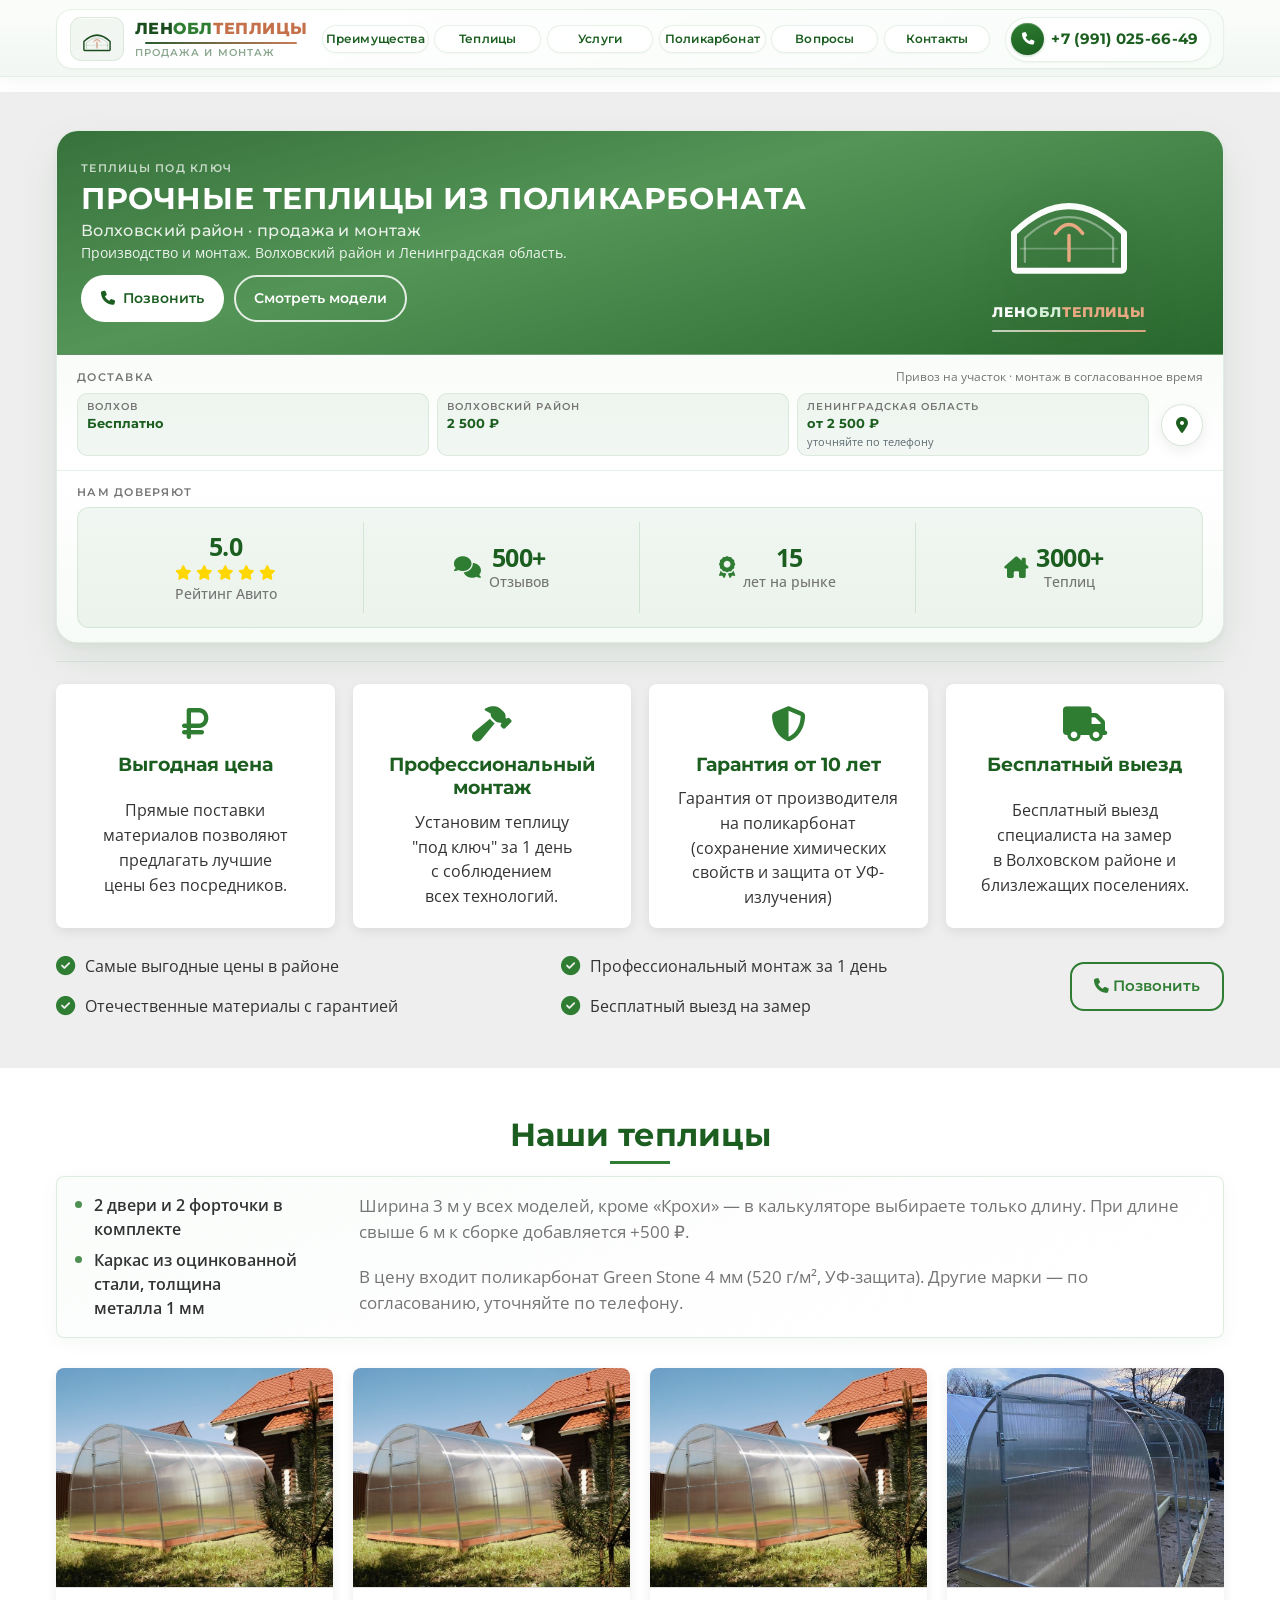
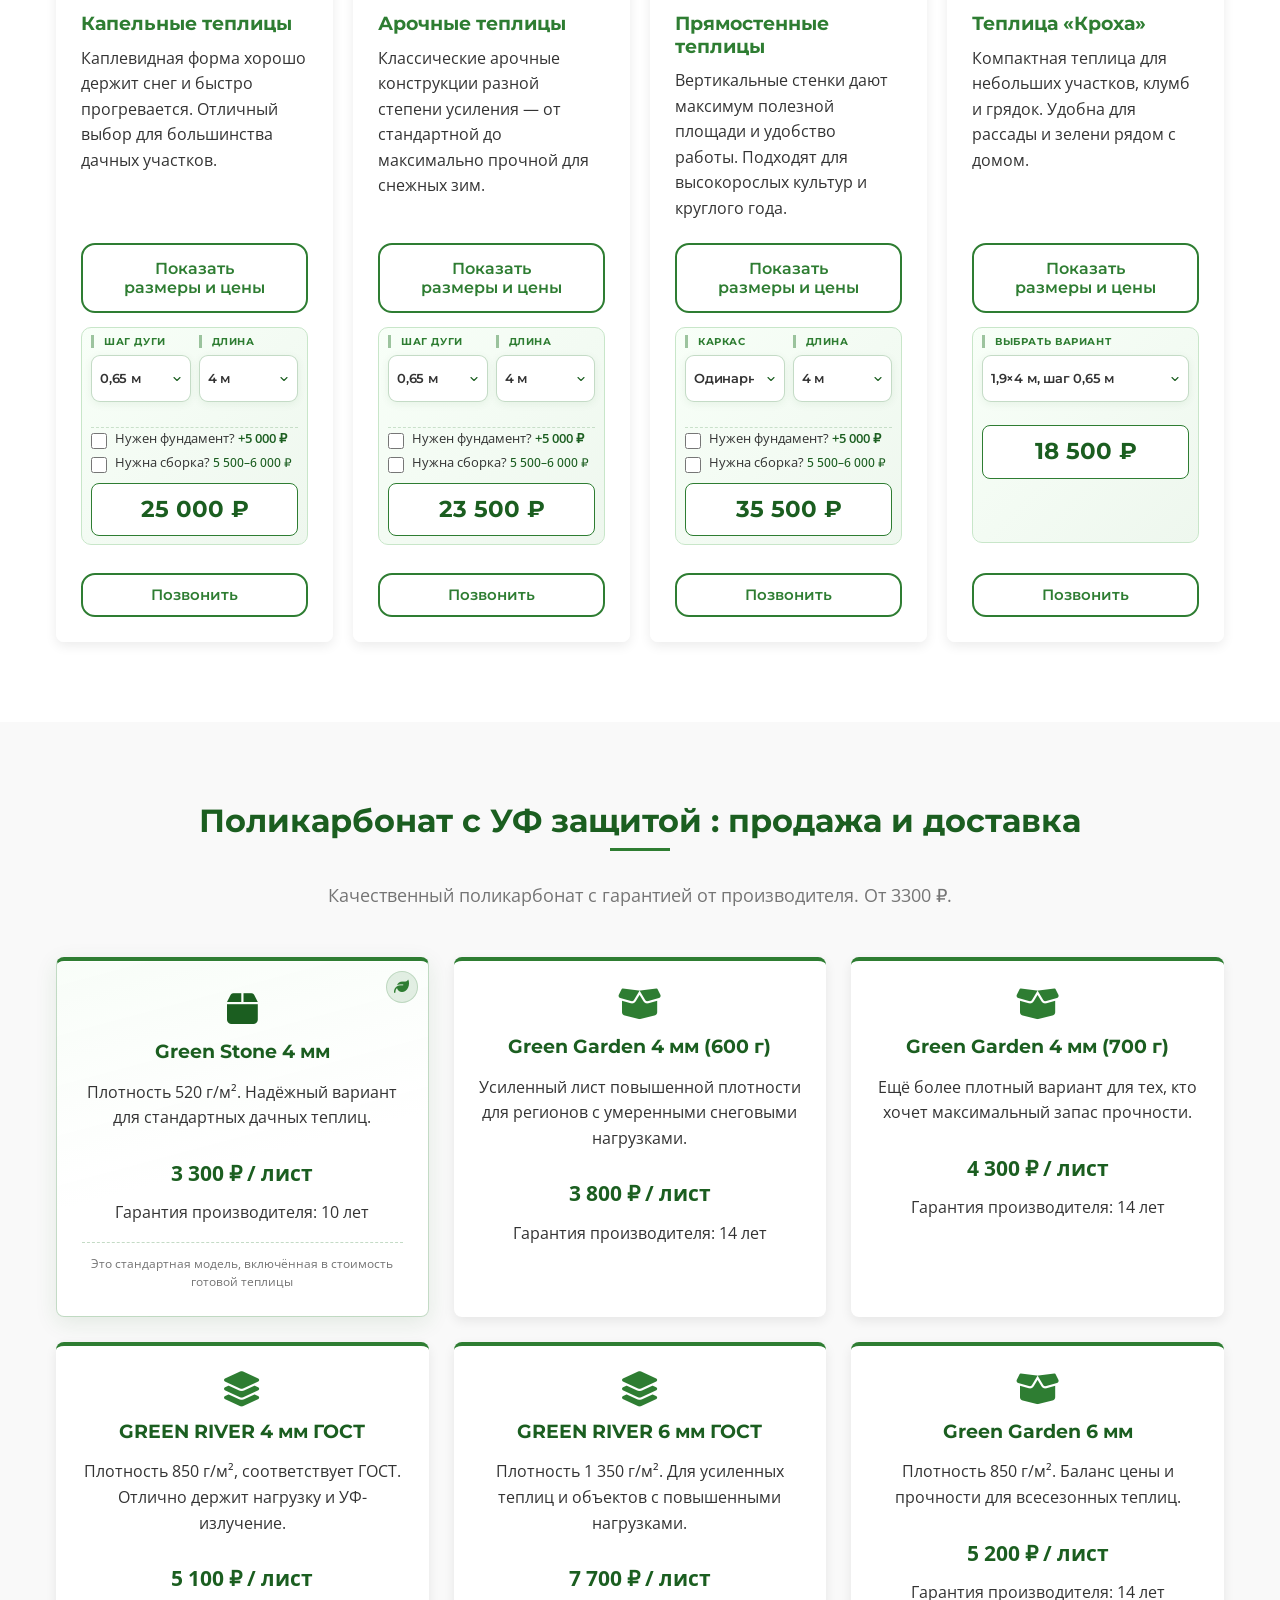
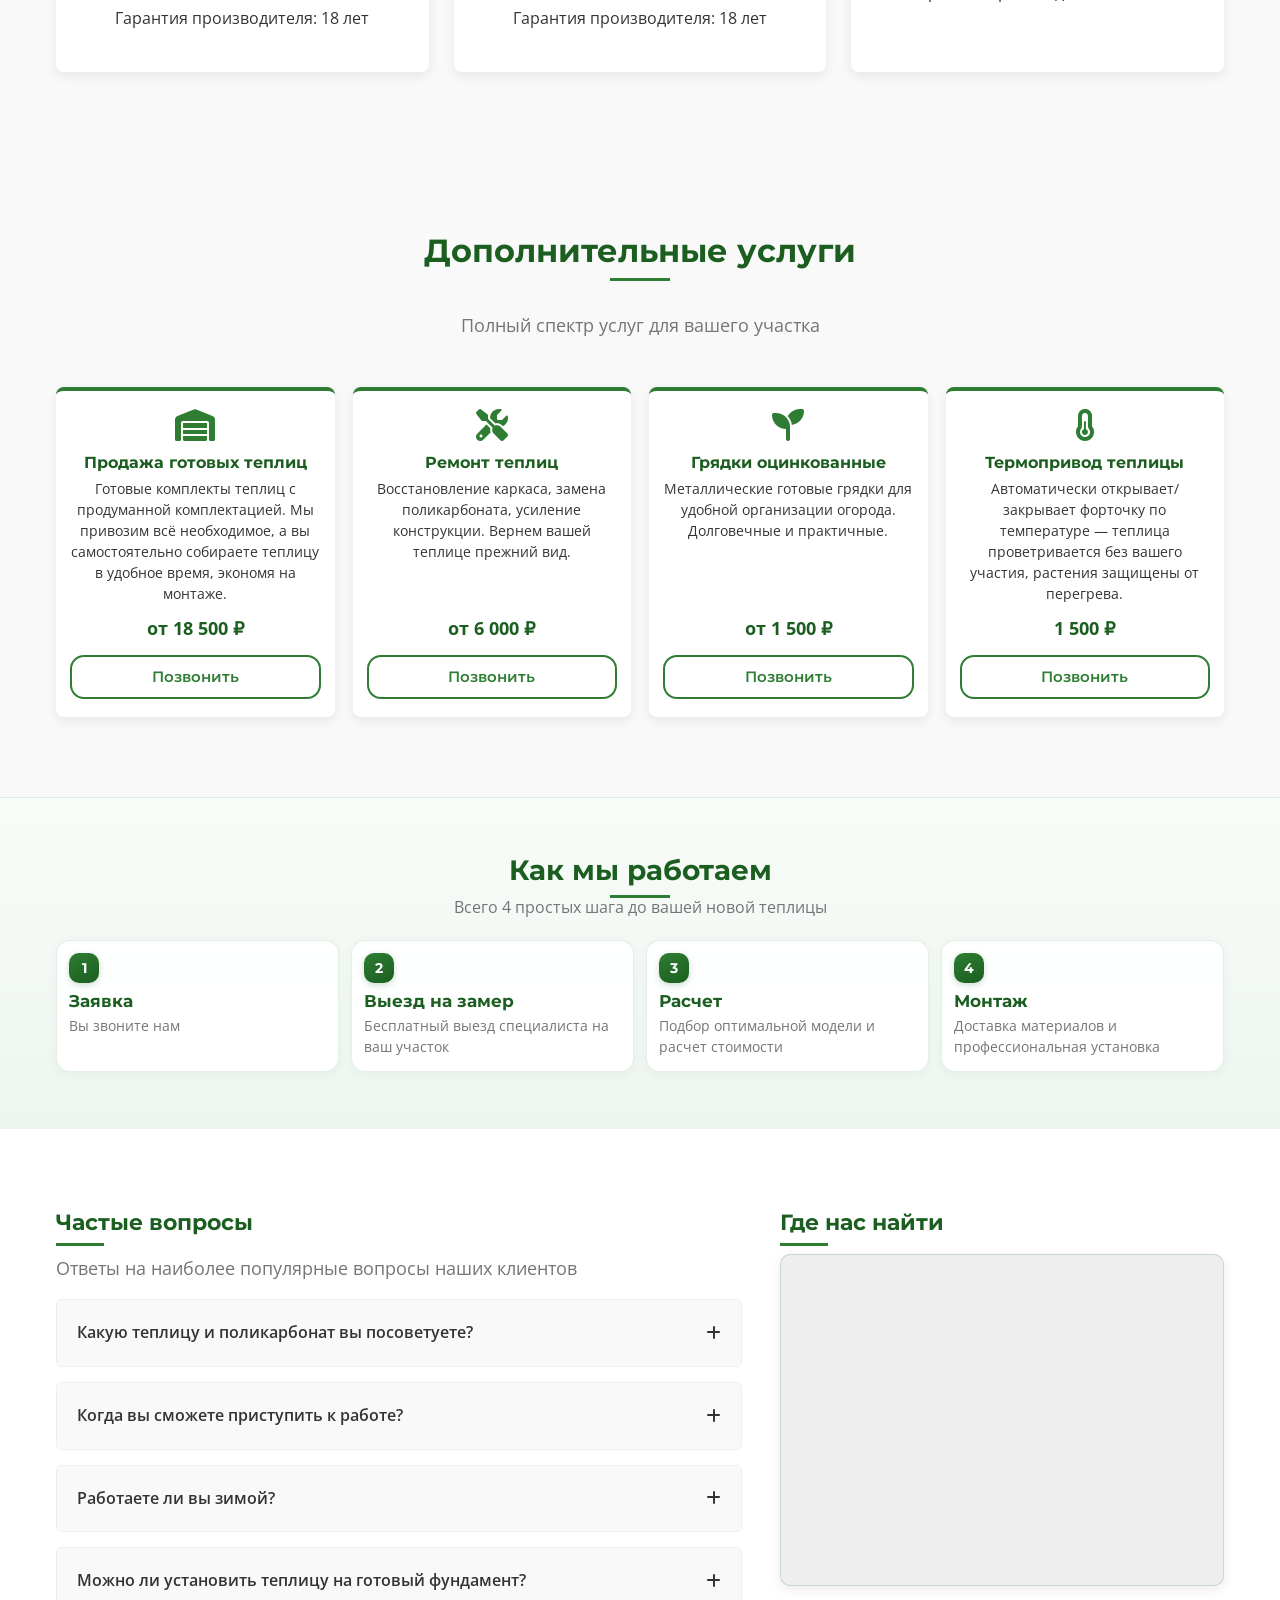
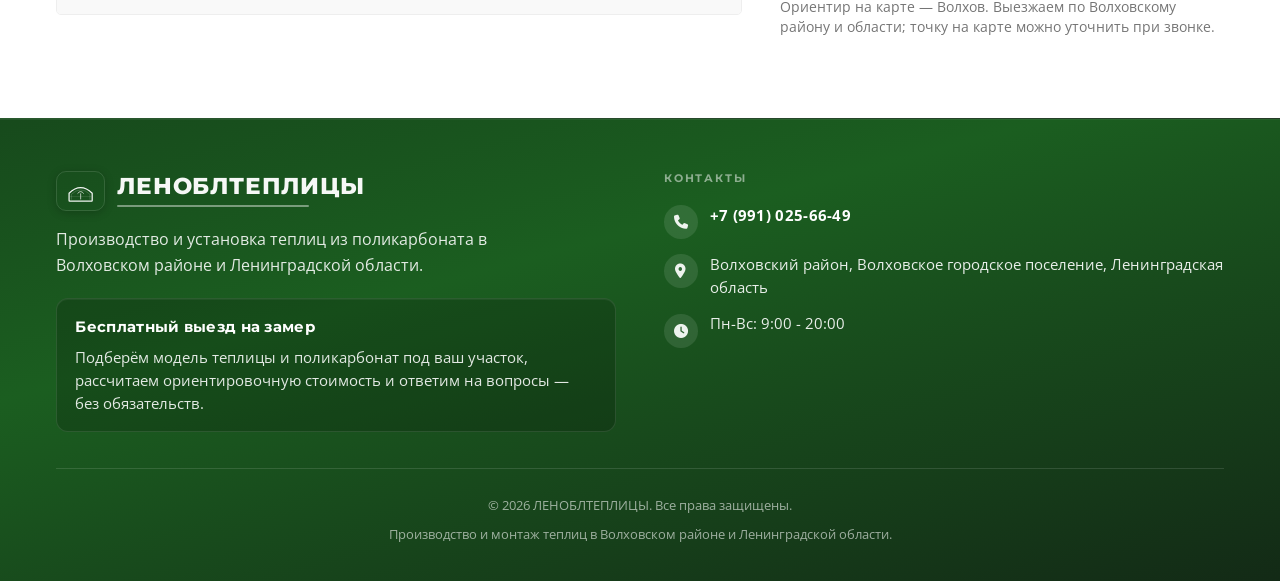
==== commit ad94d0fb: "18" ====
--- a/index.html
+++ b/index.html
@@ -2999,7 +2999,7 @@
                 <a class="hero-cat-chip" href="#benefits"><i class="fas fa-leaf" aria-hidden="true"></i> Преимущества</a>
                 <a class="hero-cat-chip" href="#products"><i class="fas fa-border-all" aria-hidden="true"></i> Теплицы</a>
                 <a class="hero-cat-chip" href="#services"><i class="fas fa-screwdriver-wrench" aria-hidden="true"></i> Услуги</a>
-                <a class="hero-cat-chip" href="#polycarbonate" title="Поликарбонат"><i class="fas fa-layer-group" aria-hidden="true"></i> Поликарб.</a>
+                <a class="hero-cat-chip" href="#polycarbonate"><i class="fas fa-layer-group" aria-hidden="true"></i> Поликарбонат</a>
                 <a class="hero-cat-chip" href="#faq"><i class="fas fa-circle-question" aria-hidden="true"></i> Вопросы</a>
                 <a class="hero-cat-chip" href="#contact"><i class="fas fa-phone" aria-hidden="true"></i> Контакты</a>
             </nav>
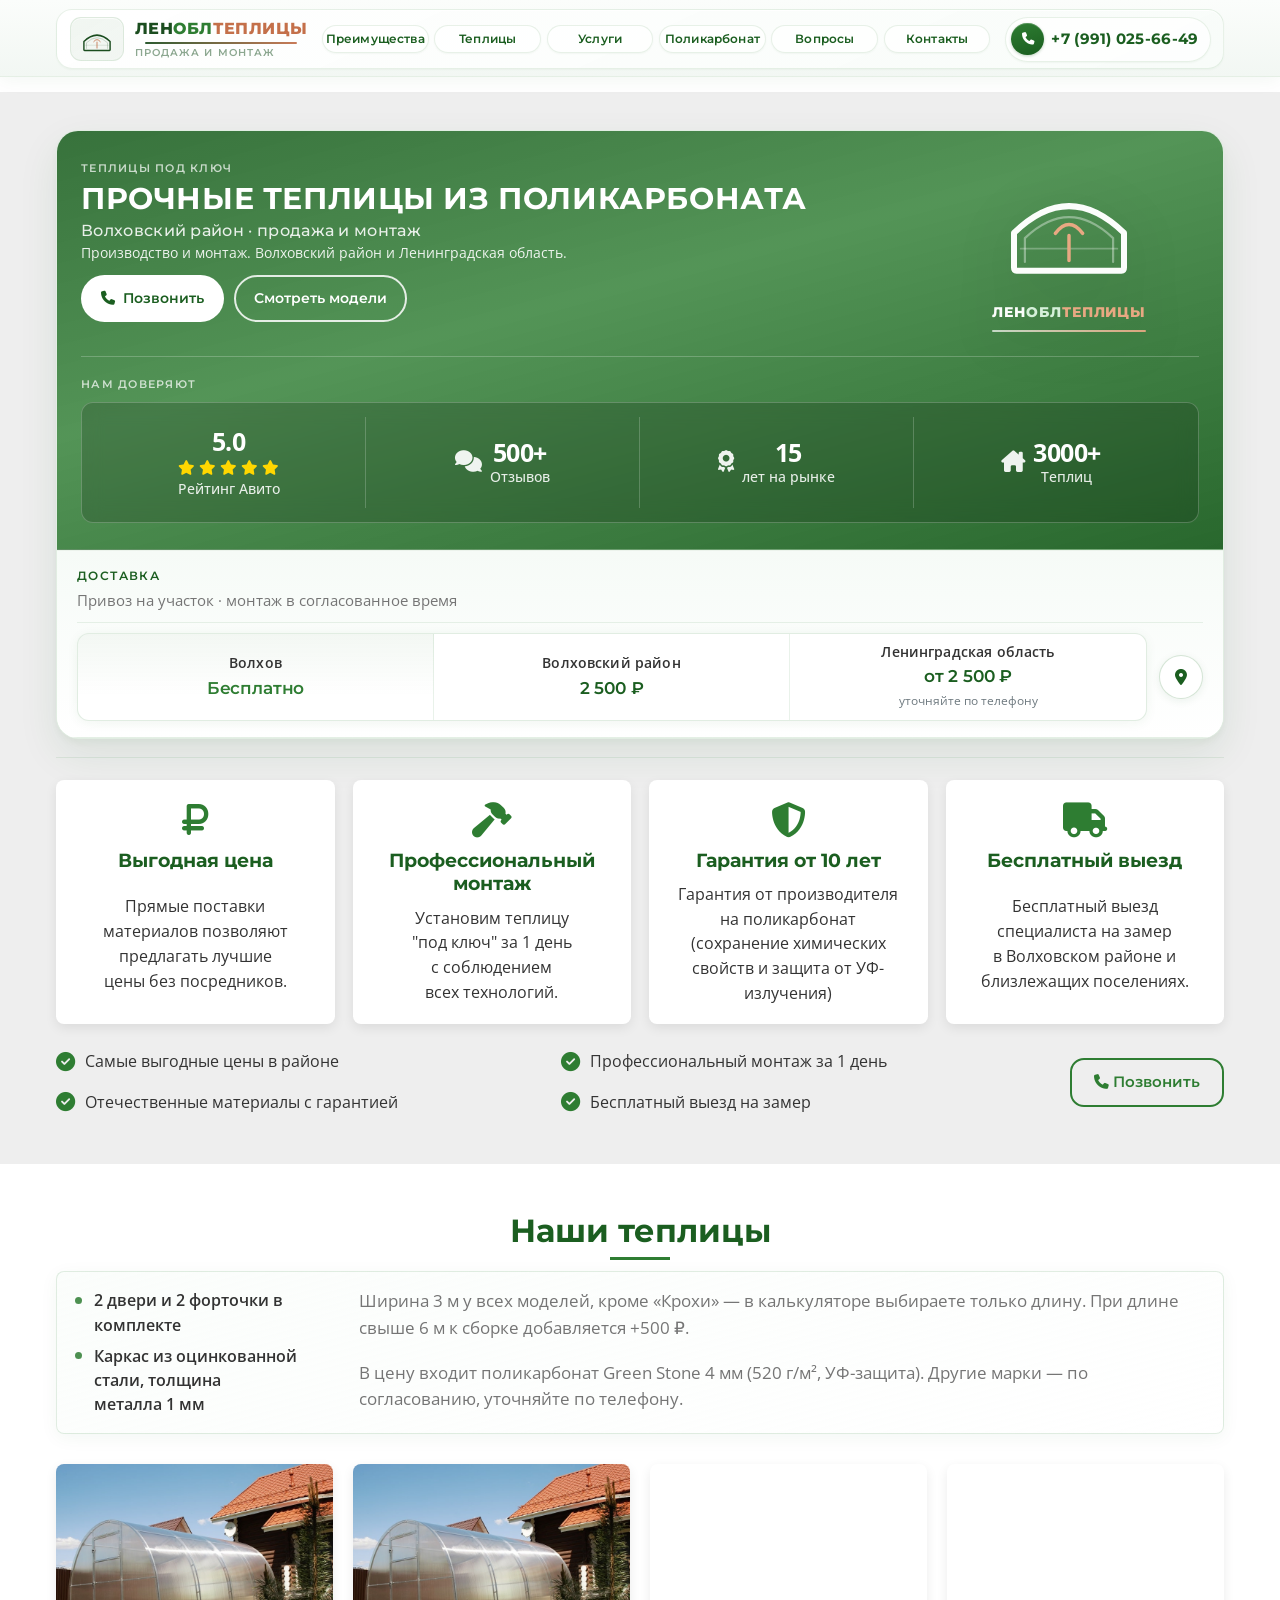
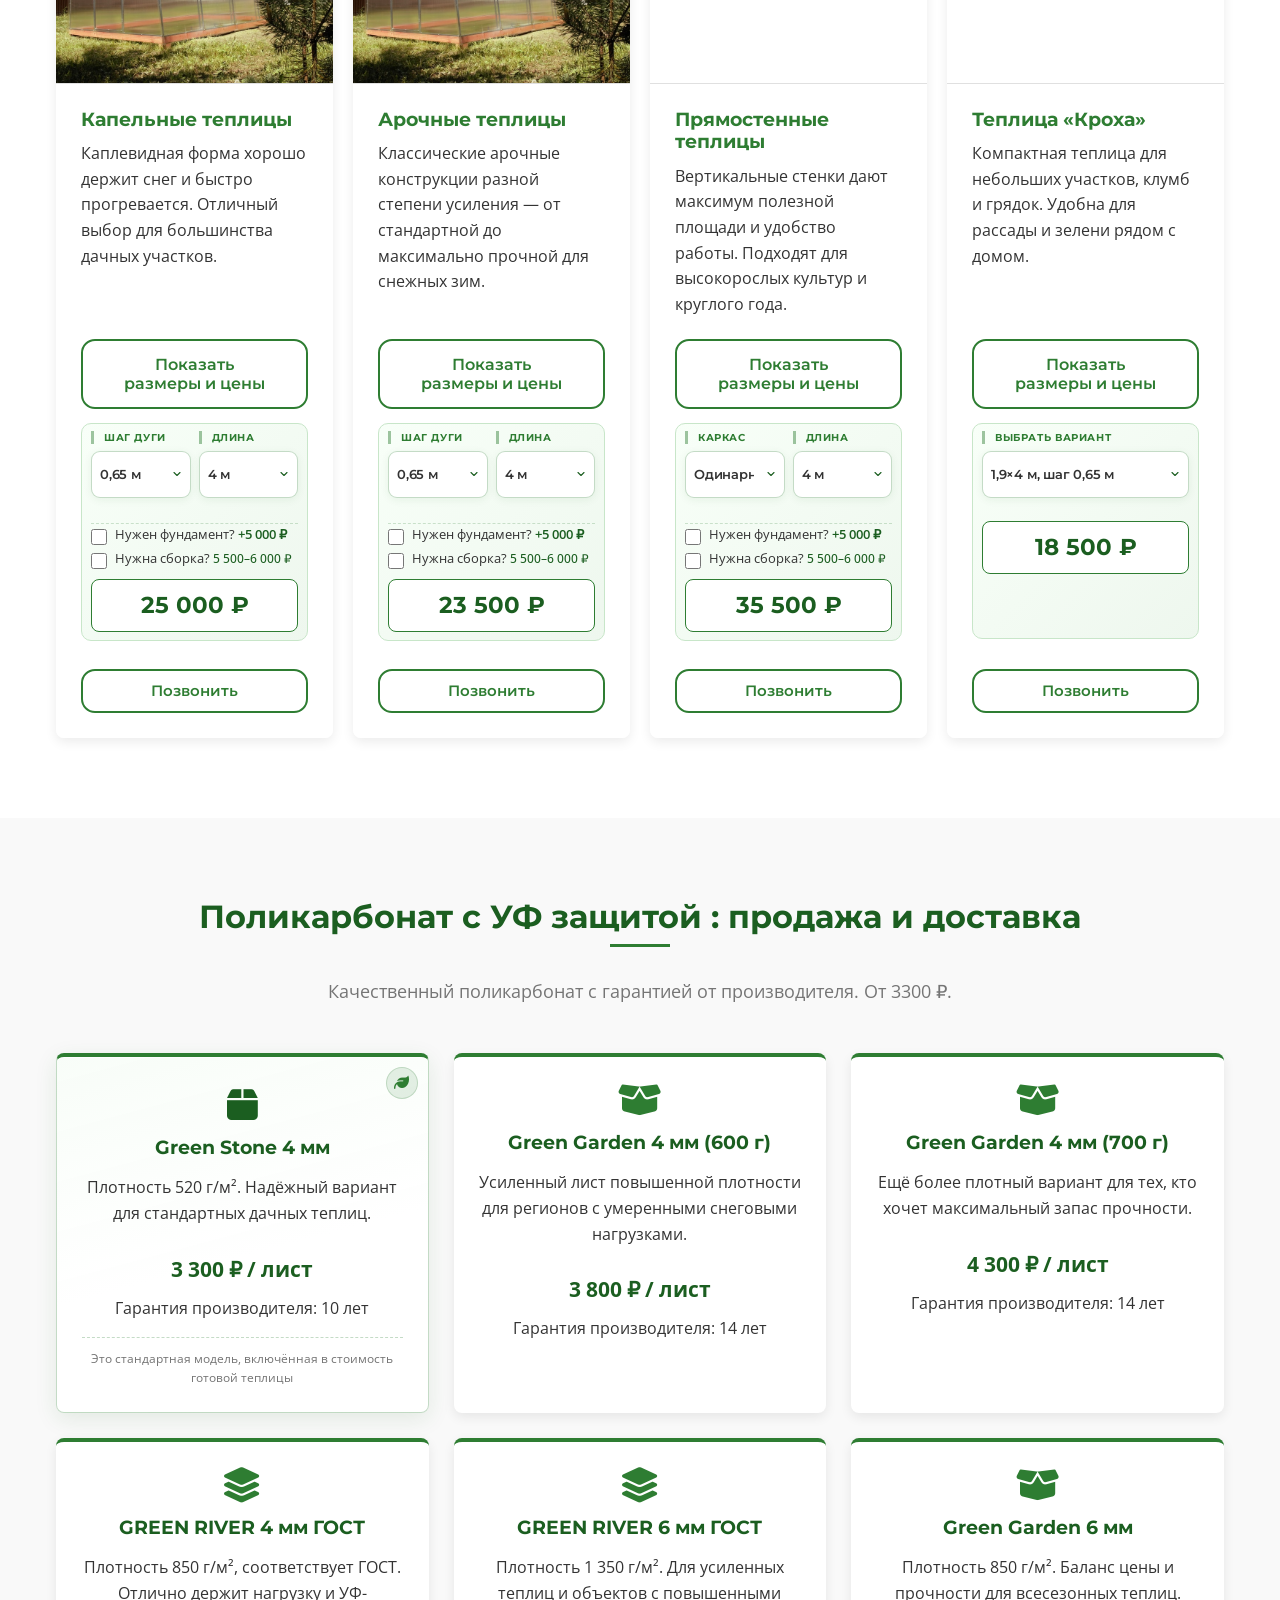
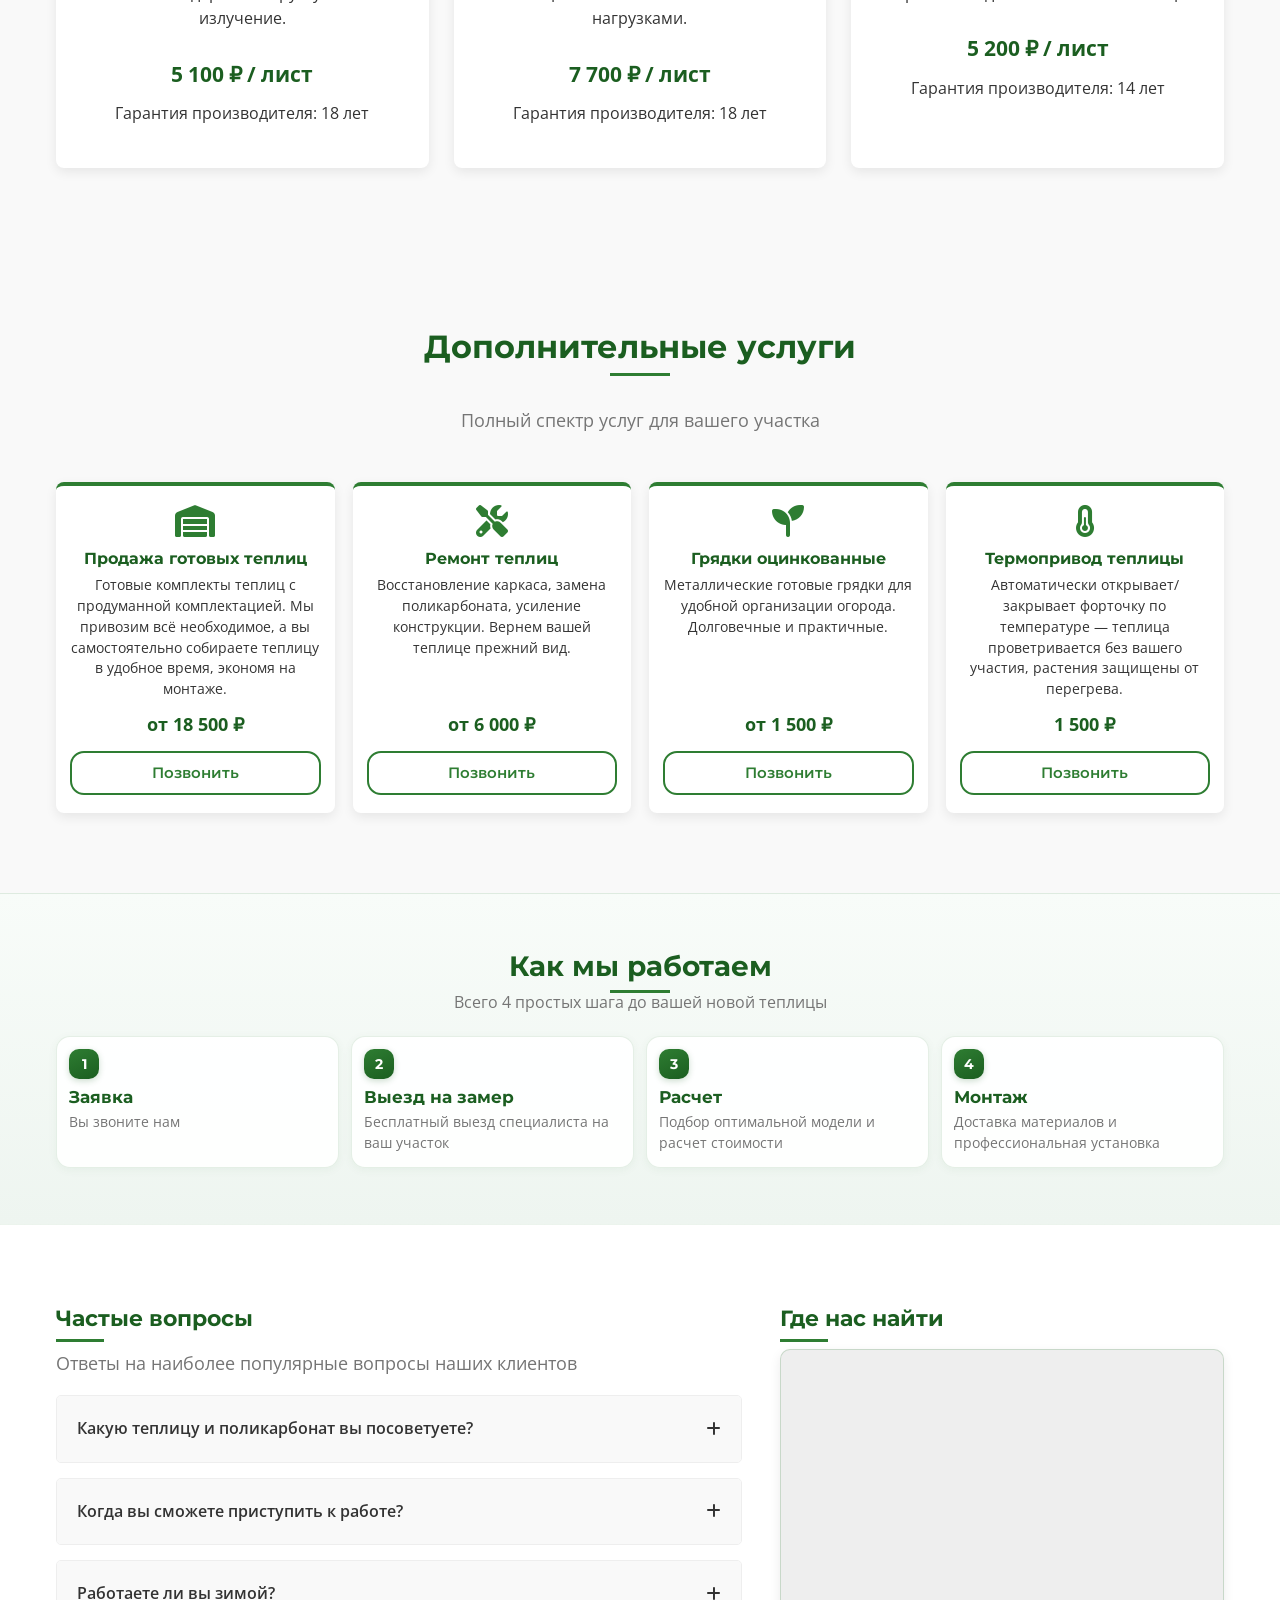
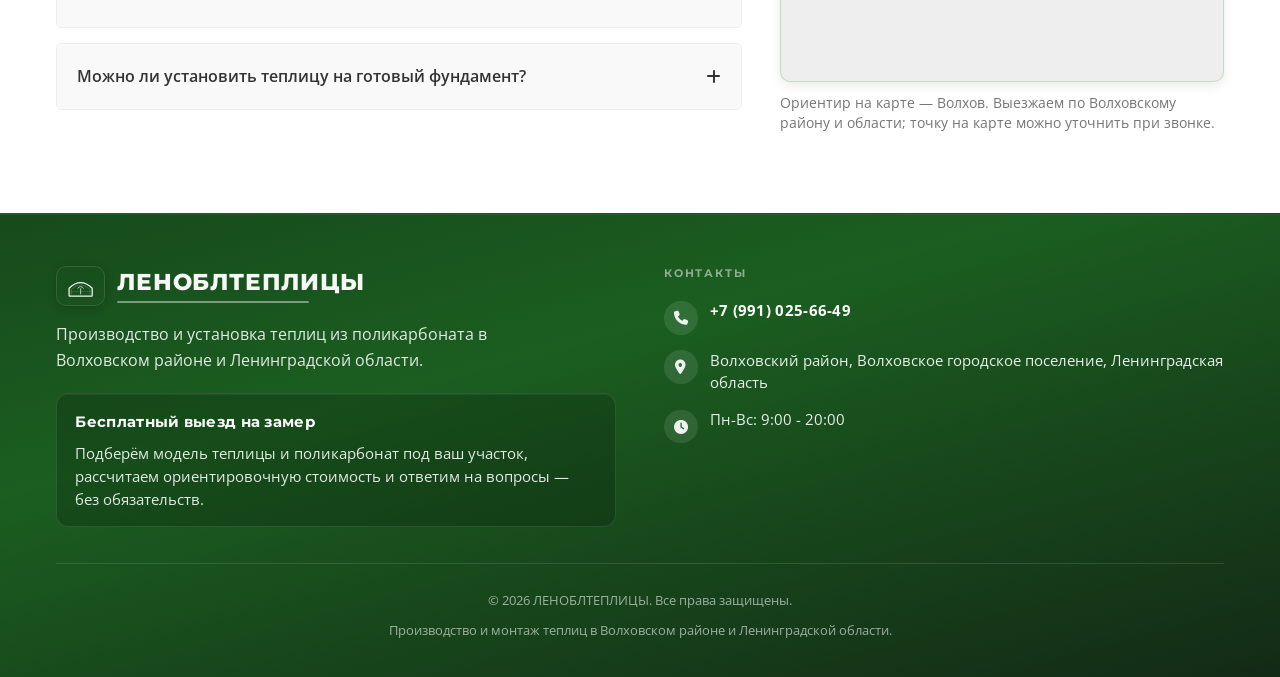
==== commit e78eecec: "20" ====
--- a/index.html
+++ b/index.html
@@ -813,43 +813,59 @@
         }
 
         .hero-unified__delivery {
-            padding: clamp(10px, 1.6vw, 14px) clamp(14px, 2vw, 20px);
-            background: linear-gradient(180deg, #f9fcf9 0%, #ffffff 100%);
+            padding: clamp(12px, 2vw, 16px) clamp(14px, 2vw, 20px);
+            background: linear-gradient(180deg, #f6fbf7 0%, #ffffff 100%);
             border-bottom: 1px solid rgba(46, 125, 50, 0.09);
         }
 
+        .bento-hero-main + .hero-unified__delivery {
+            border-top: 1px solid rgba(46, 125, 50, 0.09);
+        }
+
         .hero-unified-delivery-head {
             display: flex;
-            flex-wrap: wrap;
-            align-items: baseline;
-            justify-content: space-between;
-            gap: 4px 14px;
-            margin-bottom: 6px;
+            flex-direction: column;
+            align-items: flex-start;
+            gap: 5px;
+            margin-bottom: 10px;
+            padding-bottom: 10px;
+            border-bottom: 1px solid rgba(46, 125, 50, 0.1);
         }
 
         .hero-unified-delivery-head .bento-kicker {
             margin-bottom: 0;
+            color: var(--primary-dark);
         }
 
         .hero-unified-delivery-tagline {
             margin: 0;
-            font-size: 0.78rem;
-            line-height: 1.35;
+            font-family: 'Open Sans', sans-serif;
+            font-size: clamp(0.84rem, 0.22vw + 0.76rem, 0.95rem);
+            line-height: 1.45;
             color: var(--gray);
-            max-width: 36rem;
+            max-width: 40rem;
         }
 
         .hero-unified-delivery-inner {
             display: grid;
-            grid-template-columns: 1fr auto;
+            grid-template-columns: minmax(0, 1fr) auto;
             align-items: center;
             gap: 10px 12px;
+        }
+
+        .hero-delivery-zones {
+            min-width: 0;
+            border-radius: 12px;
+            border: 1px solid rgba(46, 125, 50, 0.14);
+            background: var(--white);
+            box-shadow: 0 2px 12px rgba(27, 94, 32, 0.06);
+            overflow: hidden;
         }
 
         .hero-unified-delivery-tiles {
             display: grid;
             grid-template-columns: repeat(3, minmax(0, 1fr));
-            gap: 8px;
+            gap: 0;
             list-style: none;
             padding: 0;
             margin: 0;
@@ -859,36 +875,61 @@
         .hero-unified-delivery-tiles li {
             display: flex;
             flex-direction: column;
-            gap: 2px;
-            padding: 7px 9px;
-            border-radius: 10px;
-            background: rgba(46, 125, 50, 0.06);
-            border: 1px solid rgba(46, 125, 50, 0.11);
+            align-items: center;
+            justify-content: center;
+            text-align: center;
+            gap: 4px;
+            padding: 8px 10px 10px;
+            margin: 0;
+            border-radius: 0;
+            background: transparent;
+            border: none;
+            border-right: 1px solid rgba(46, 125, 50, 0.1);
+            min-height: 0;
+        }
+
+        .hero-unified-delivery-tiles li:last-child {
+            border-right: none;
+        }
+
+        .hero-unified-delivery-tiles li:first-child {
+            background: linear-gradient(180deg, rgba(46, 125, 50, 0.06) 0%, transparent 72%);
         }
 
         .hero-delivery-tile__label {
-            font-family: 'Montserrat', sans-serif;
-            font-size: 0.62rem;
+            font-family: 'Open Sans', sans-serif;
+            font-size: clamp(0.8rem, 0.2vw + 0.74rem, 0.9rem);
             font-weight: 600;
-            letter-spacing: 0.1em;
-            text-transform: uppercase;
-            color: var(--gray);
-            line-height: 1.2;
+            letter-spacing: 0.01em;
+            text-transform: none;
+            color: var(--dark);
+            line-height: 1.35;
+            max-width: 11.5rem;
         }
 
         .hero-delivery-tile__value {
             font-family: 'Montserrat', sans-serif;
-            font-size: 0.84rem;
-            font-weight: 700;
+            font-size: clamp(0.95rem, 0.35vw + 0.85rem, 1.08rem);
+            font-weight: 600;
             color: var(--primary-dark);
             line-height: 1.25;
+            letter-spacing: -0.01em;
+        }
+
+        .hero-unified-delivery-tiles li:first-child .hero-delivery-tile__value {
+            color: var(--primary);
+            font-weight: 600;
         }
 
         .hero-delivery-tile__hint {
-            font-size: 0.68rem;
-            line-height: 1.25;
-            color: rgba(55, 71, 79, 0.78);
-            margin-top: 1px;
+            display: block;
+            font-family: 'Open Sans', sans-serif;
+            font-size: 0.75rem;
+            font-weight: 400;
+            line-height: 1.4;
+            color: rgba(55, 71, 79, 0.72);
+            margin-top: 2px;
+            max-width: 13rem;
         }
 
         .hero-unified .bento-zone-pin {
@@ -897,13 +938,10 @@
             bottom: auto;
             flex-shrink: 0;
             align-self: center;
-            width: 42px;
-            height: 42px;
-        }
-
-        .hero-unified__trust {
-            padding: clamp(10px, 1.6vw, 14px) clamp(14px, 2vw, 20px);
-            background: linear-gradient(180deg, #ffffff 0%, #f7fbf7 100%);
+            width: 44px;
+            height: 44px;
+            border-color: rgba(46, 125, 50, 0.2);
+            box-shadow: 0 2px 8px rgba(27, 94, 32, 0.08);
         }
 
         .hero-unified .bento-kicker {
@@ -914,6 +952,8 @@
 
         .hero-unified__delivery .bento-kicker {
             margin-bottom: 0;
+            font-size: 0.72rem;
+            letter-spacing: 0.12em;
         }
 
         .hero-unified .bento-zone-text {
@@ -1008,14 +1048,58 @@
             text-align: center;
         }
 
+        /* «Нам доверяют» внутри зелёного героя */
+        .bento-hero-main__trust {
+            margin-top: clamp(14px, 2.8vw, 24px);
+            padding-top: clamp(14px, 2.2vw, 20px);
+            border-top: 1px solid rgba(255, 255, 255, 0.22);
+        }
+
+        .bento-hero-main__trust > .bento-kicker {
+            margin-bottom: 8px;
+            color: rgba(255, 255, 255, 0.78);
+        }
+
+        .bento-hero-main .hero-unified-stats {
+            background: rgba(0, 0, 0, 0.16);
+            border: 1px solid rgba(255, 255, 255, 0.22);
+            backdrop-filter: blur(10px);
+            -webkit-backdrop-filter: blur(10px);
+        }
+
+        @media (min-width: 993px) {
+            .bento-hero-main .hero-unified-stats > .hero-unified-stat:nth-child(-n+3) {
+                border-right-color: rgba(255, 255, 255, 0.2);
+            }
+        }
+
+        .bento-hero-main .hero-unified-stat .trust-number {
+            color: #fff;
+        }
+
+        .bento-hero-main .hero-unified-stat .trust-label {
+            color: rgba(255, 255, 255, 0.88);
+        }
+
+        .bento-hero-main .hero-unified-stat .trust-icon {
+            color: rgba(255, 255, 255, 0.92);
+        }
+
+        .bento-hero-main .hero-unified-stat .stars {
+            color: var(--gold);
+        }
+
+        @media (max-width: 992px) {
+            .bento-hero-main .hero-unified-stats > .hero-unified-stat:nth-child(odd) {
+                border-right-color: rgba(255, 255, 255, 0.2);
+            }
+
+            .bento-hero-main .hero-unified-stats > .hero-unified-stat:nth-child(-n+2) {
+                border-bottom-color: rgba(255, 255, 255, 0.2);
+            }
+        }
+
         @media (max-width: 720px) {
-            .hero-unified-delivery-head {
-                flex-direction: column;
-                align-items: flex-start;
-                gap: 4px;
-                margin-bottom: 8px;
-            }
-
             .hero-unified-delivery-inner {
                 grid-template-columns: 1fr;
             }
@@ -1025,21 +1109,49 @@
             }
 
             .hero-unified-delivery-tiles li {
-                flex-direction: row;
-                flex-wrap: wrap;
-                align-items: baseline;
-                justify-content: space-between;
-                column-gap: 10px;
+                display: grid;
+                grid-template-columns: 1fr auto;
+                grid-template-rows: auto auto;
+                align-items: center;
+                column-gap: 12px;
+                row-gap: 4px;
+                padding: 10px 14px;
+                text-align: left;
+                border-right: none;
+                border-bottom: 1px solid rgba(46, 125, 50, 0.1);
+            }
+
+            .hero-unified-delivery-tiles li:last-child {
+                border-bottom: none;
+            }
+
+            .hero-delivery-tile__label {
+                grid-column: 1;
+                grid-row: 1;
+                max-width: none;
+                align-self: center;
+            }
+
+            .hero-delivery-tile__value {
+                grid-column: 2;
+                grid-row: 1;
+                text-align: right;
+                align-self: center;
             }
 
             .hero-delivery-tile__hint {
-                width: 100%;
-                text-align: right;
-                margin-top: 0;
+                grid-column: 1 / -1;
+                grid-row: 2;
+                max-width: none;
+                margin-top: 4px;
+                padding-top: 6px;
+                border-top: 1px dashed rgba(46, 125, 50, 0.18);
+                text-align: left;
             }
 
             .hero-unified .bento-zone-pin {
                 justify-self: end;
+                margin-top: 4px;
             }
         }
 
@@ -1123,6 +1235,7 @@
         .hero-unified .bento-hero-main {
             flex: 0 0 auto;
             border-bottom: 1px solid rgba(255, 255, 255, 0.2);
+            padding-bottom: clamp(18px, 2.6vw, 26px);
         }
 
         .hero-unified .bento-hero-main__inner {
@@ -3050,6 +3163,43 @@
                                 </div>
                             </div>
                         </div>
+                        <div class="bento-hero-main__trust" role="region" aria-labelledby="hero-trust-heading">
+                            <p class="bento-kicker" id="hero-trust-heading">Нам доверяют</p>
+                            <div class="hero-unified-stats">
+                                <div class="hero-unified-stat">
+                                    <span class="trust-number">5.0</span>
+                                    <div class="stars" aria-hidden="true">
+                                        <i class="fas fa-star"></i>
+                                        <i class="fas fa-star"></i>
+                                        <i class="fas fa-star"></i>
+                                        <i class="fas fa-star"></i>
+                                        <i class="fas fa-star"></i>
+                                    </div>
+                                    <span class="trust-label">Рейтинг Авито</span>
+                                </div>
+                                <div class="hero-unified-stat hero-unified-stat--with-icon">
+                                    <i class="fas fa-comments trust-icon" aria-hidden="true"></i>
+                                    <div class="hero-unified-stat__body">
+                                        <span class="trust-number" id="reviewCount">0</span>
+                                        <span class="trust-label">Отзывов</span>
+                                    </div>
+                                </div>
+                                <div class="hero-unified-stat hero-unified-stat--with-icon">
+                                    <i class="fas fa-award trust-icon" aria-hidden="true"></i>
+                                    <div class="hero-unified-stat__body">
+                                        <span class="trust-number">15</span>
+                                        <span class="trust-label">лет на рынке</span>
+                                    </div>
+                                </div>
+                                <div class="hero-unified-stat hero-unified-stat--with-icon">
+                                    <i class="fas fa-house-chimney trust-icon" aria-hidden="true"></i>
+                                    <div class="hero-unified-stat__body">
+                                        <span class="trust-number">3000+</span>
+                                        <span class="trust-label">Теплиц</span>
+                                    </div>
+                                </div>
+                            </div>
+                        </div>
                     </div>
 
                     <div class="hero-unified__delivery">
@@ -3058,6 +3208,7 @@
                             <p class="hero-unified-delivery-tagline">Привоз на участок · монтаж в согласованное время</p>
                         </div>
                         <div class="hero-unified-delivery-inner">
+                            <div class="hero-delivery-zones">
                             <ul class="hero-unified-delivery-tiles">
                                 <li>
                                     <span class="hero-delivery-tile__label">Волхов</span>
@@ -3073,47 +3224,10 @@
                                     <span class="hero-delivery-tile__hint">уточняйте по телефону</span>
                                 </li>
                             </ul>
+                            </div>
                             <a href="#contact" class="bento-zone-pin" aria-label="Перейти к контактам и карте">
                                 <i class="fas fa-location-dot" aria-hidden="true"></i>
                             </a>
-                        </div>
-                    </div>
-
-                    <div class="hero-unified__trust">
-                        <p class="bento-kicker">Нам доверяют</p>
-                        <div class="hero-unified-stats">
-                            <div class="hero-unified-stat">
-                                <span class="trust-number">5.0</span>
-                                <div class="stars" aria-hidden="true">
-                                    <i class="fas fa-star"></i>
-                                    <i class="fas fa-star"></i>
-                                    <i class="fas fa-star"></i>
-                                    <i class="fas fa-star"></i>
-                                    <i class="fas fa-star"></i>
-                                </div>
-                                <span class="trust-label">Рейтинг Авито</span>
-                            </div>
-                            <div class="hero-unified-stat hero-unified-stat--with-icon">
-                                <i class="fas fa-comments trust-icon" aria-hidden="true"></i>
-                                <div class="hero-unified-stat__body">
-                                    <span class="trust-number" id="reviewCount">0</span>
-                                    <span class="trust-label">Отзывов</span>
-                                </div>
-                            </div>
-                            <div class="hero-unified-stat hero-unified-stat--with-icon">
-                                <i class="fas fa-award trust-icon" aria-hidden="true"></i>
-                                <div class="hero-unified-stat__body">
-                                    <span class="trust-number">15</span>
-                                    <span class="trust-label">лет на рынке</span>
-                                </div>
-                            </div>
-                            <div class="hero-unified-stat hero-unified-stat--with-icon">
-                                <i class="fas fa-house-chimney trust-icon" aria-hidden="true"></i>
-                                <div class="hero-unified-stat__body">
-                                    <span class="trust-number">3000+</span>
-                                    <span class="trust-label">Теплиц</span>
-                                </div>
-                            </div>
                         </div>
                     </div>
                 </div>
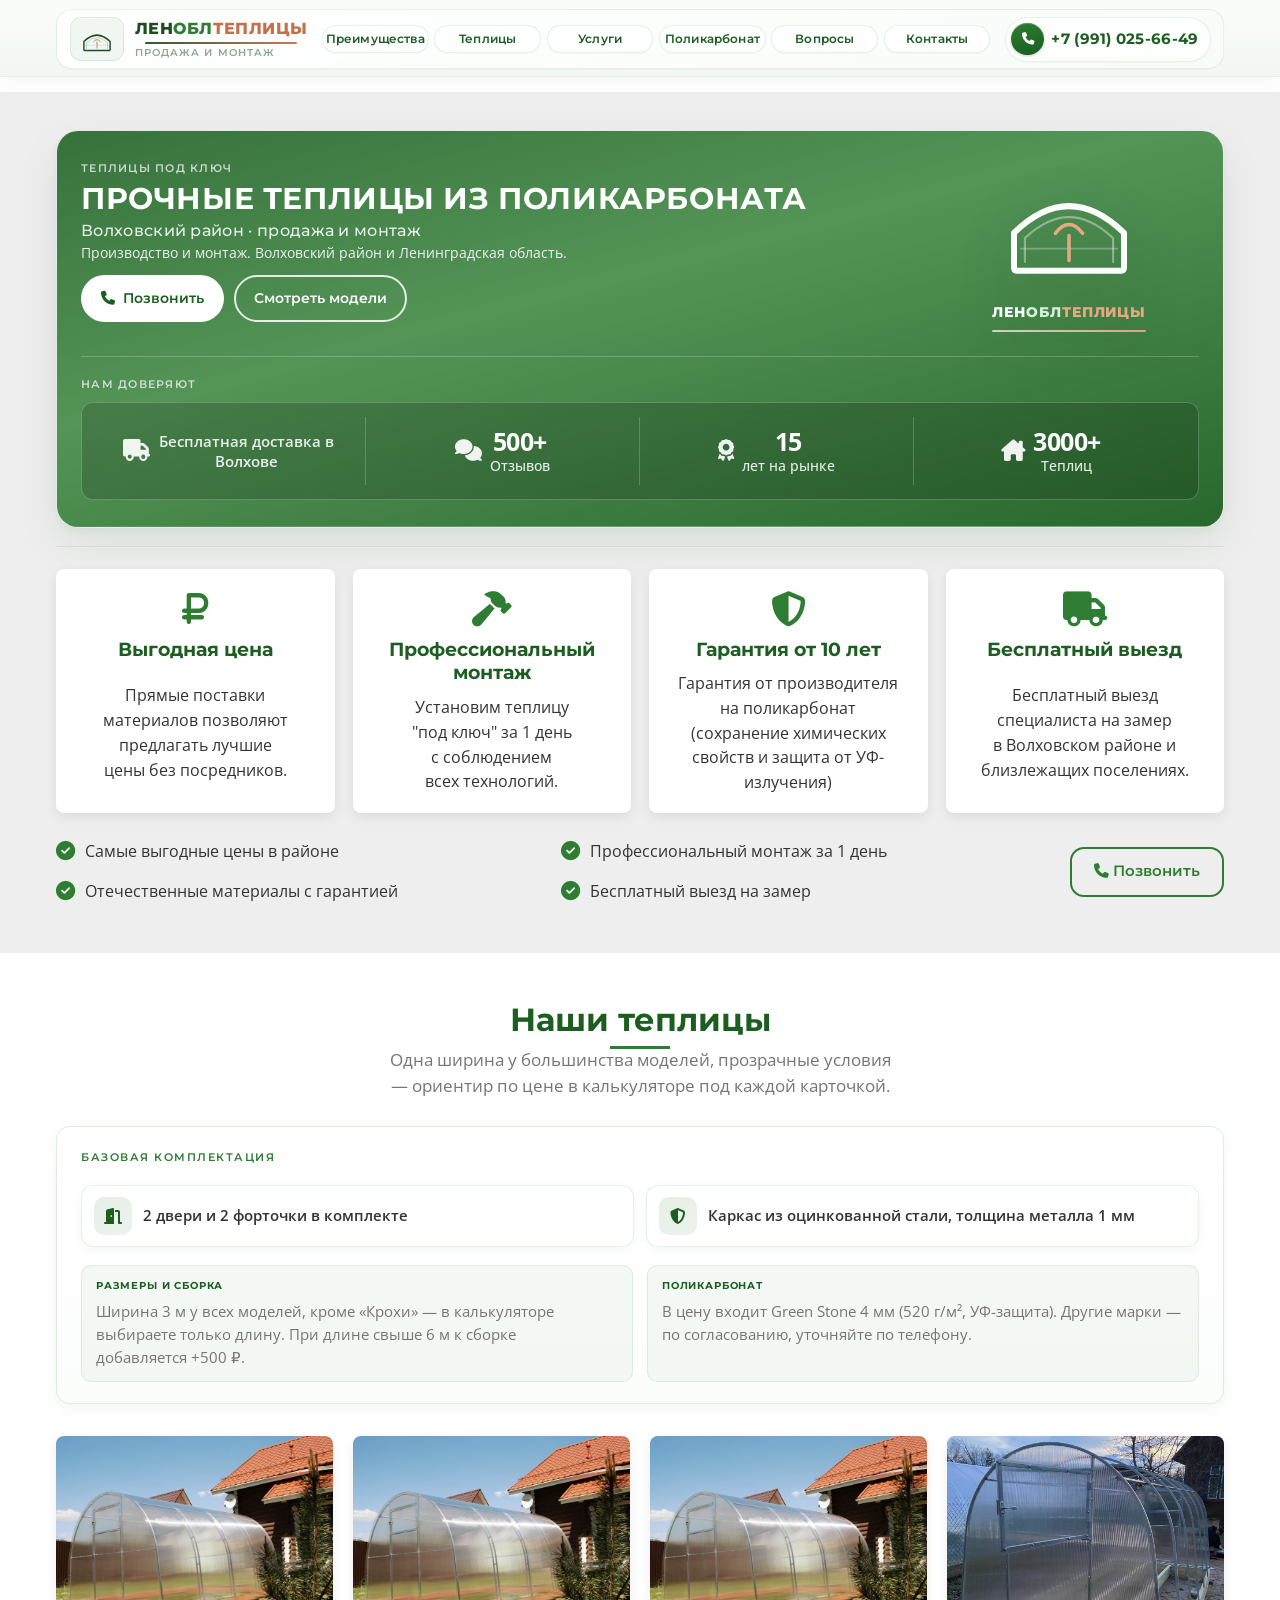
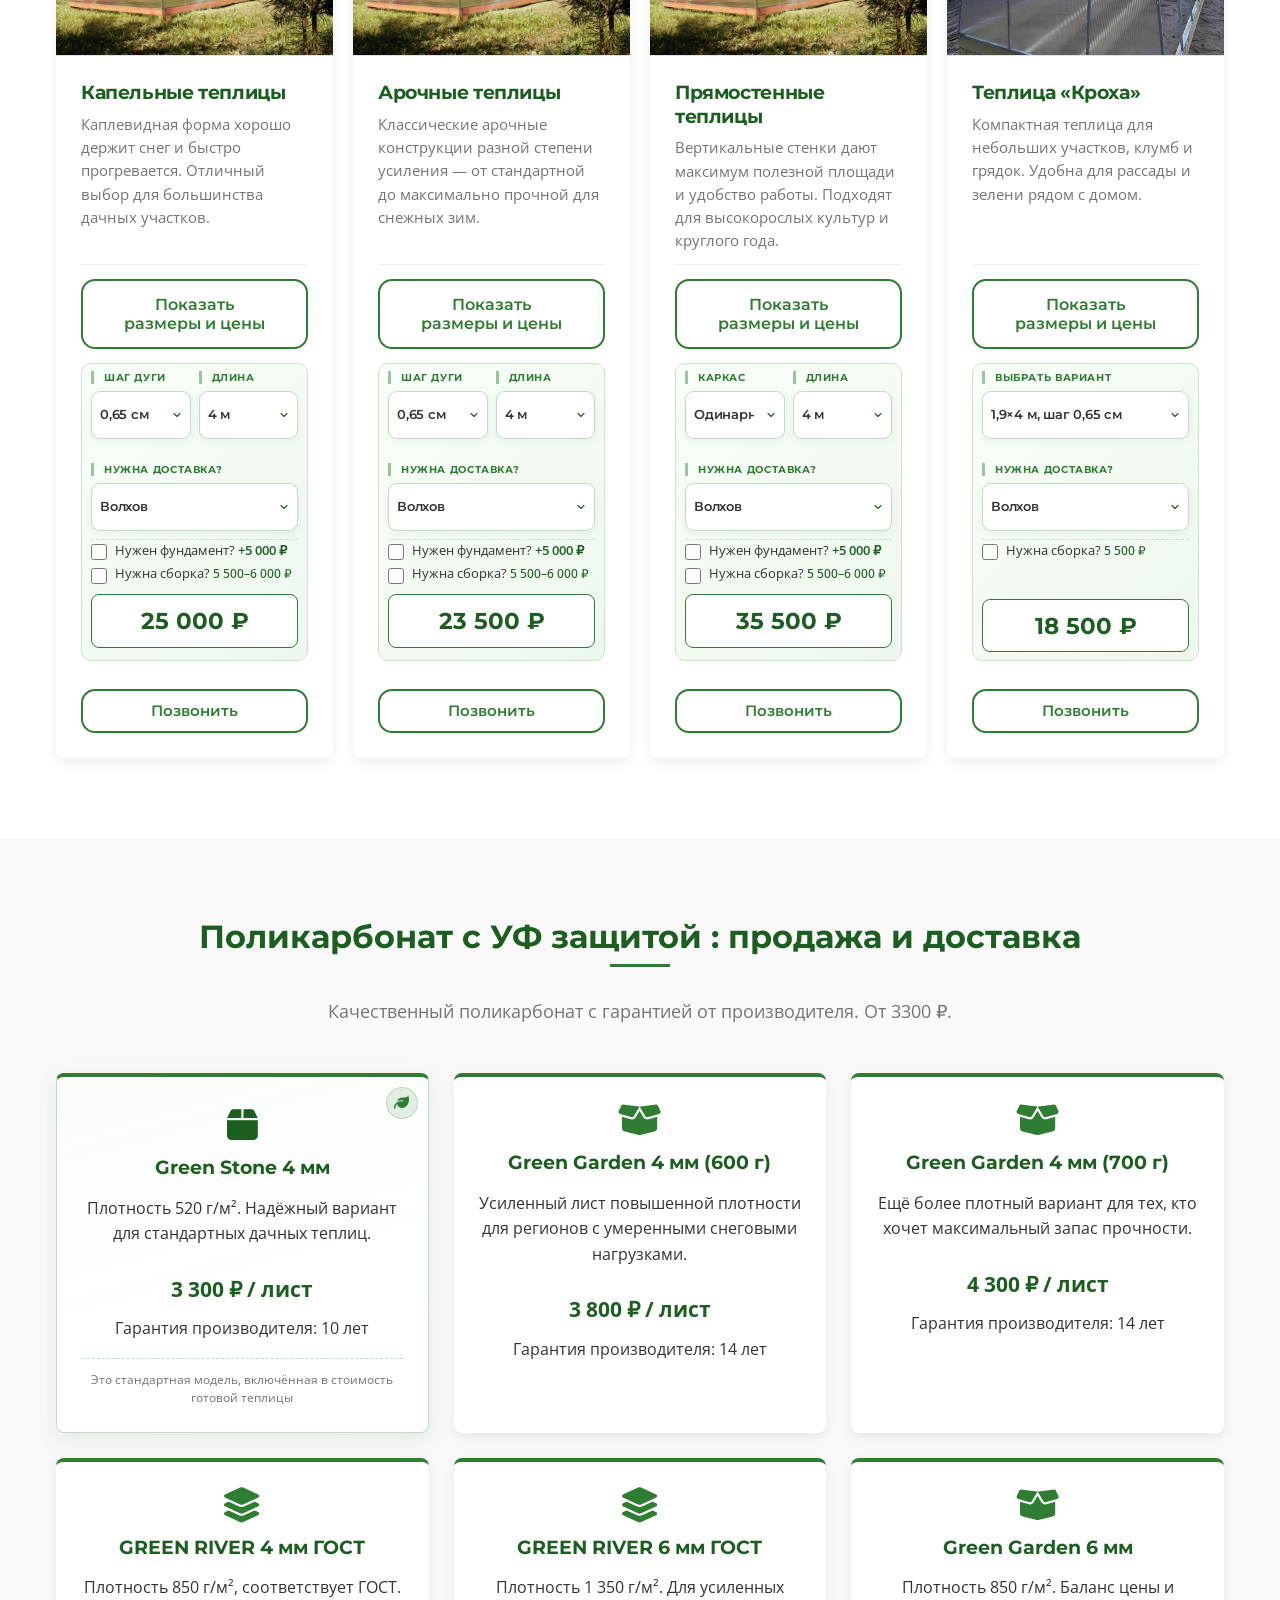
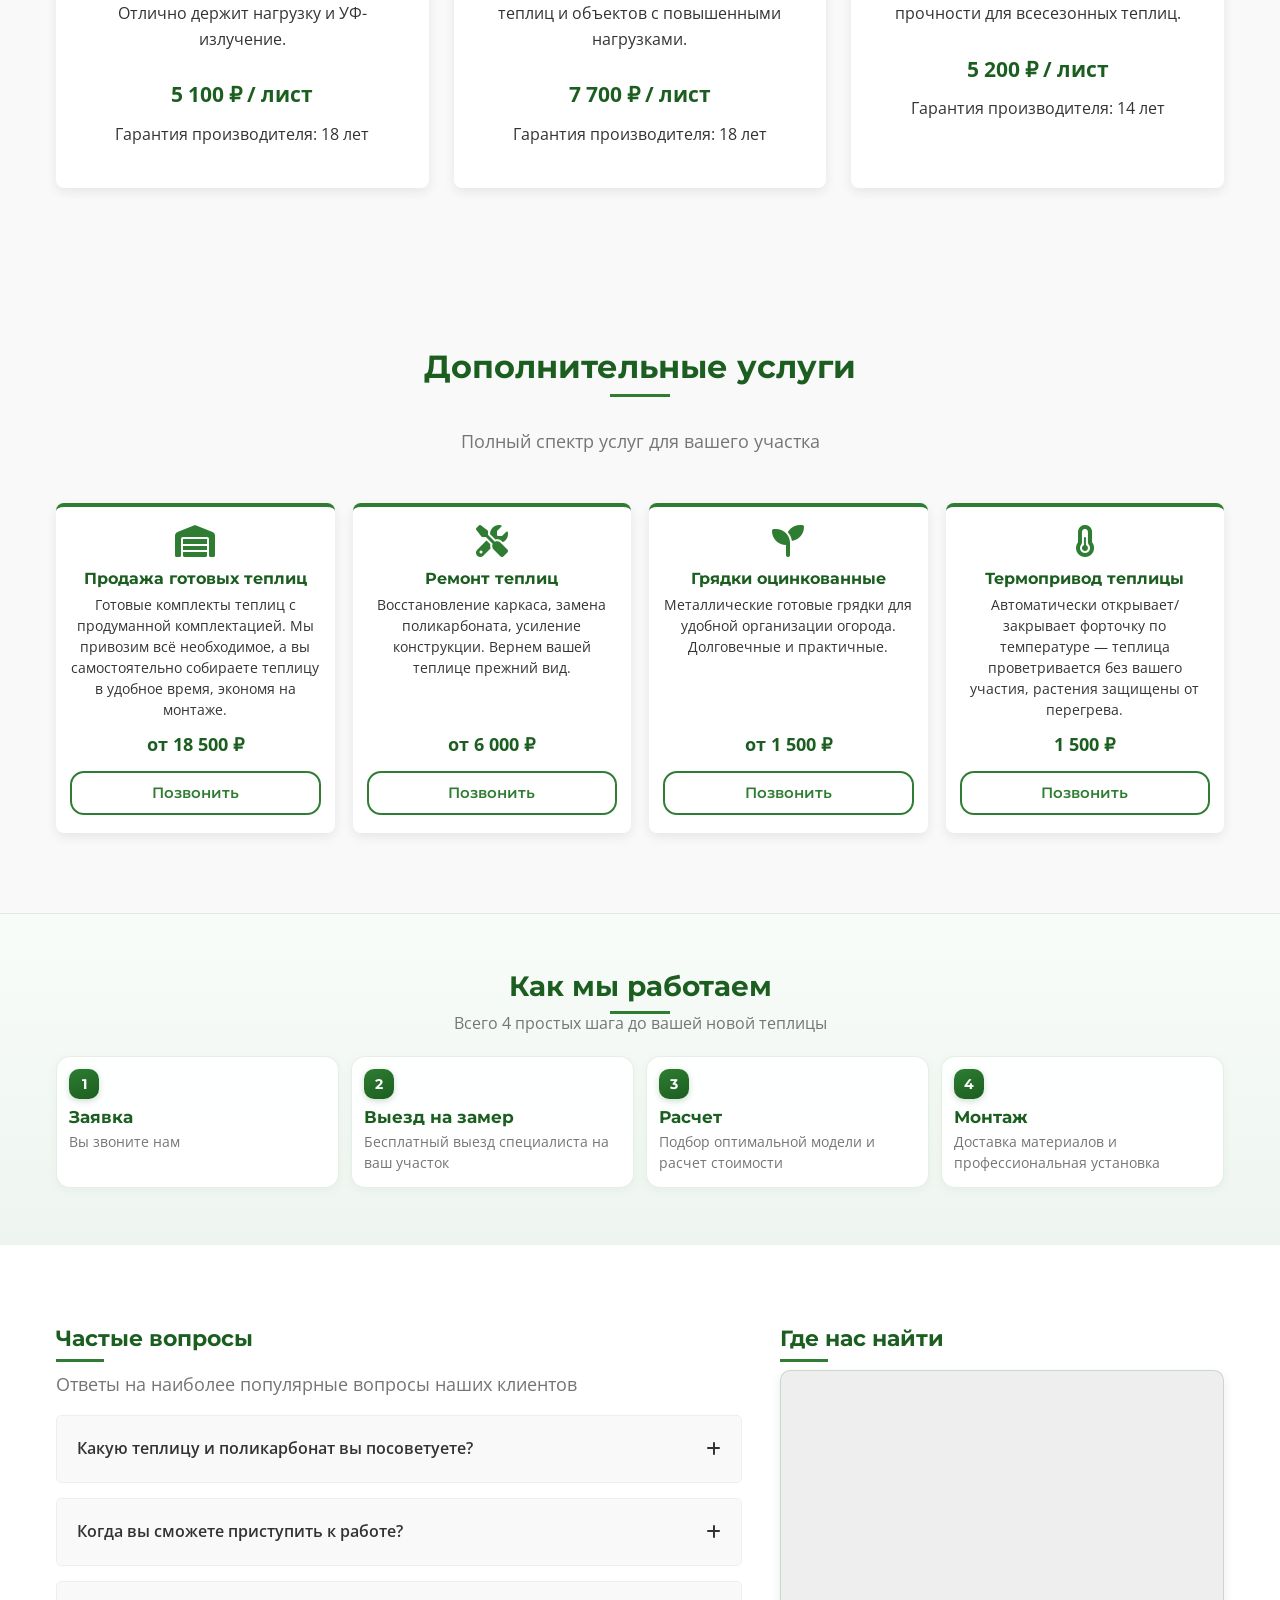
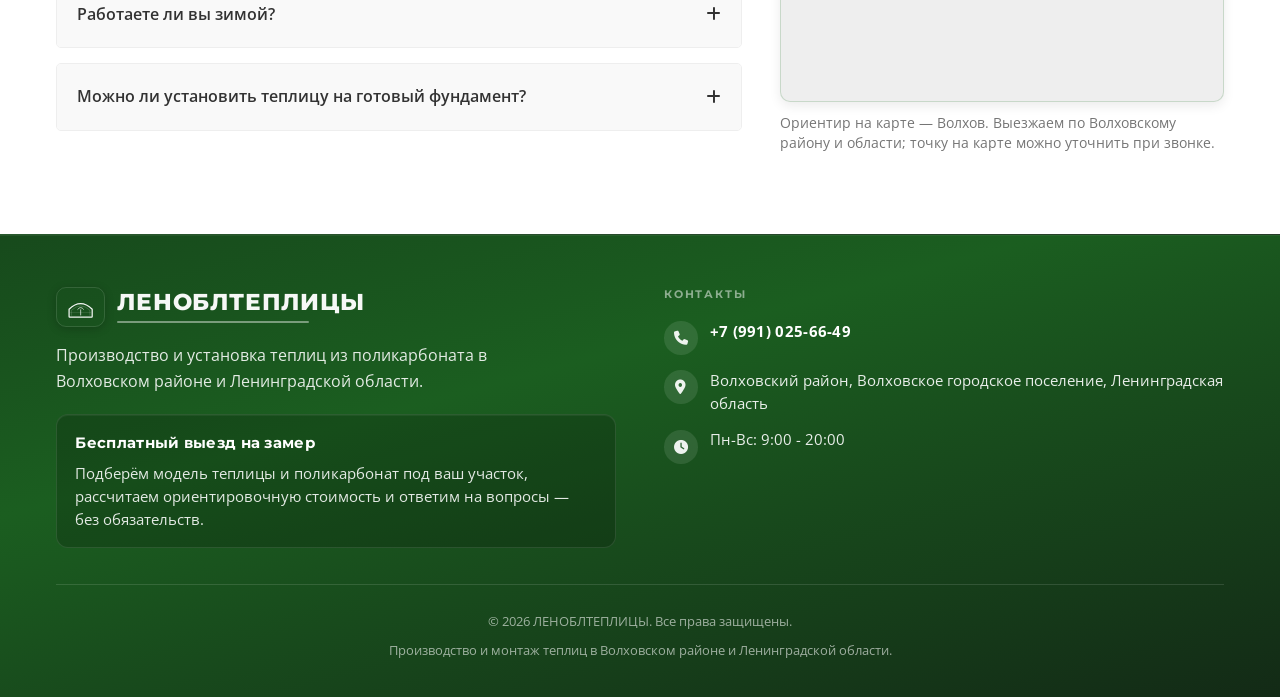
==== commit 7c36b96a: "21" ====
--- a/index.html
+++ b/index.html
@@ -217,88 +217,125 @@
             margin: 0 auto 3rem;
         }
 
-        /* Та же ширина, что у .products-grid внутри .container (без «узкой колонки» по центру) */
+        /* Каталог: подзаголовок + вводный блок в стиле сайта (зелёные акценты, Montserrat / Open Sans) */
+        #products .products-section-lead {
+            text-align: center;
+            max-width: 38rem;
+            margin: 0 auto clamp(1.25rem, 2.5vw, 1.65rem);
+            padding: 0 0.5rem;
+            font-family: 'Open Sans', sans-serif;
+            font-size: clamp(0.95rem, 0.35vw + 0.86rem, 1.06rem);
+            line-height: 1.55;
+            color: var(--gray);
+            font-weight: 400;
+            text-wrap: balance;
+        }
+
         #products .products-intro {
             width: 100%;
             max-width: none;
-            margin: 0 0 clamp(1.35rem, 3vw, 1.85rem);
-            padding: clamp(0.85rem, 1.8vw, 1.1rem) clamp(0.9rem, 2vw, 1.25rem);
-            text-align: left;
+            margin: 0 0 clamp(1.5rem, 3vw, 2rem);
+            box-sizing: border-box;
+            border-radius: 14px;
+            border: 1px solid rgba(46, 125, 50, 0.14);
+            background:
+                linear-gradient(180deg, rgba(255, 255, 255, 0.97) 0%, rgba(248, 252, 249, 0.55) 100%);
+            box-shadow:
+                0 4px 14px rgba(27, 94, 32, 0.06),
+                0 1px 0 rgba(255, 255, 255, 0.9) inset;
+            overflow: hidden;
+        }
+
+        #products .products-intro__inner {
+            padding: clamp(1rem, 2.2vw, 1.35rem) clamp(1rem, 2.2vw, 1.5rem);
+            display: flex;
+            flex-direction: column;
+            gap: clamp(0.85rem, 2vw, 1.15rem);
+        }
+
+        #products .products-intro__kicker {
+            margin: 0;
+            font-family: 'Montserrat', sans-serif;
+            font-size: 0.68rem;
+            font-weight: 600;
+            letter-spacing: 0.14em;
+            text-transform: uppercase;
+            color: var(--primary);
+        }
+
+        #products .products-intro__highlights {
+            display: flex;
+            flex-wrap: wrap;
+            gap: 10px 12px;
+            align-items: stretch;
+        }
+
+        #products .products-intro__chip {
+            display: flex;
+            align-items: center;
+            gap: 11px;
+            min-width: 0;
+            flex: 1 1 220px;
+            padding: 11px 14px 11px 12px;
+            border-radius: 12px;
+            background: rgba(255, 255, 255, 0.92);
+            border: 1px solid rgba(46, 125, 50, 0.12);
+            box-shadow: 0 2px 10px rgba(27, 94, 32, 0.04);
+            font-family: 'Open Sans', sans-serif;
+            font-size: clamp(0.88rem, 0.2vw + 0.82rem, 0.95rem);
+            font-weight: 600;
+            line-height: 1.4;
+            color: var(--dark);
+            text-wrap: balance;
+        }
+
+        #products .products-intro__chip-icon {
+            flex-shrink: 0;
+            width: 38px;
+            height: 38px;
+            border-radius: 10px;
+            display: inline-flex;
+            align-items: center;
+            justify-content: center;
+            background: linear-gradient(145deg, rgba(46, 125, 50, 0.12) 0%, rgba(27, 94, 32, 0.08) 100%);
+            color: var(--primary-dark);
+            font-size: 1rem;
+        }
+
+        #products .products-intro__meta {
+            display: grid;
+            gap: 10px 14px;
+            grid-template-columns: 1fr;
+        }
+
+        @media (min-width: 768px) {
+            #products .products-intro__meta {
+                grid-template-columns: repeat(2, minmax(0, 1fr));
+            }
+        }
+
+        #products .products-intro__note {
+            margin: 0;
+            padding: 12px 14px;
+            border-radius: 10px;
+            background: rgba(46, 125, 50, 0.045);
+            border: 1px solid rgba(46, 125, 50, 0.1);
+            font-family: 'Open Sans', sans-serif;
+            font-size: clamp(0.86rem, 0.18vw + 0.8rem, 0.93rem);
+            line-height: 1.55;
             color: var(--gray);
-            font-size: clamp(0.98rem, 0.35vw + 0.88rem, 1.05rem);
-            line-height: 1.55;
             text-wrap: pretty;
-            box-sizing: border-box;
-            background: linear-gradient(165deg, rgba(248, 252, 249, 0.65) 0%, rgba(255, 255, 255, 0.92) 100%);
-            border: 1px solid rgba(46, 125, 50, 0.14);
-            border-radius: 8px;
-            box-shadow: 0 4px 18px rgba(27, 94, 32, 0.05);
-        }
-
-        #products .products-intro-list {
-            list-style: none;
-            margin: 0 0 0.85rem;
-            padding: 0;
-            display: grid;
-            gap: 0.4rem;
-        }
-
-        #products .products-intro-list li {
-            position: relative;
-            padding-left: 1.15rem;
-            color: var(--dark);
-            font-weight: 600;
-            font-size: clamp(0.94rem, 0.25vw + 0.86rem, 0.98rem);
-        }
-
-        #products .products-intro-list li::before {
-            content: '';
-            position: absolute;
-            left: 0;
-            top: 0.55em;
-            width: 7px;
-            height: 7px;
-            border-radius: 50%;
-            background: var(--primary);
-            opacity: 0.85;
-        }
-
-        #products .products-intro-text {
-            margin: 0 0 0.65rem;
-            color: var(--gray);
-        }
-
-        #products .products-intro > p.products-intro-text:nth-of-type(2) {
-            margin-bottom: 0;
-        }
-
-        @media (min-width: 900px) {
-            #products .products-intro {
-                display: grid;
-                grid-template-columns: minmax(11.5rem, 16rem) minmax(0, 1fr);
-                column-gap: clamp(1rem, 2.2vw, 1.75rem);
-                row-gap: 0.45rem;
-                align-items: start;
-                padding: 1rem 1.15rem 1.05rem;
-            }
-
-            #products .products-intro-list {
-                grid-column: 1;
-                grid-row: 1 / span 2;
-                margin-bottom: 0;
-            }
-
-            #products .products-intro > .products-intro-text:nth-of-type(1) {
-                grid-column: 2;
-                grid-row: 1;
-                margin-bottom: 0.5rem;
-            }
-
-            #products .products-intro > .products-intro-text:nth-of-type(2) {
-                grid-column: 2;
-                grid-row: 2;
-                margin-bottom: 0;
-            }
+        }
+
+        #products .products-intro__note-label {
+            display: block;
+            margin-bottom: 0.35rem;
+            font-family: 'Montserrat', sans-serif;
+            font-size: 0.65rem;
+            font-weight: 700;
+            letter-spacing: 0.08em;
+            text-transform: uppercase;
+            color: var(--primary-dark);
         }
 
         /* Шапка: единая палитра и ритм (поверх --primary / --primary-dark) */
@@ -812,154 +849,10 @@
             flex-direction: column;
         }
 
-        .hero-unified__delivery {
-            padding: clamp(12px, 2vw, 16px) clamp(14px, 2vw, 20px);
-            background: linear-gradient(180deg, #f6fbf7 0%, #ffffff 100%);
-            border-bottom: 1px solid rgba(46, 125, 50, 0.09);
-        }
-
-        .bento-hero-main + .hero-unified__delivery {
-            border-top: 1px solid rgba(46, 125, 50, 0.09);
-        }
-
-        .hero-unified-delivery-head {
-            display: flex;
-            flex-direction: column;
-            align-items: flex-start;
-            gap: 5px;
-            margin-bottom: 10px;
-            padding-bottom: 10px;
-            border-bottom: 1px solid rgba(46, 125, 50, 0.1);
-        }
-
-        .hero-unified-delivery-head .bento-kicker {
-            margin-bottom: 0;
-            color: var(--primary-dark);
-        }
-
-        .hero-unified-delivery-tagline {
-            margin: 0;
-            font-family: 'Open Sans', sans-serif;
-            font-size: clamp(0.84rem, 0.22vw + 0.76rem, 0.95rem);
-            line-height: 1.45;
-            color: var(--gray);
-            max-width: 40rem;
-        }
-
-        .hero-unified-delivery-inner {
-            display: grid;
-            grid-template-columns: minmax(0, 1fr) auto;
-            align-items: center;
-            gap: 10px 12px;
-        }
-
-        .hero-delivery-zones {
-            min-width: 0;
-            border-radius: 12px;
-            border: 1px solid rgba(46, 125, 50, 0.14);
-            background: var(--white);
-            box-shadow: 0 2px 12px rgba(27, 94, 32, 0.06);
-            overflow: hidden;
-        }
-
-        .hero-unified-delivery-tiles {
-            display: grid;
-            grid-template-columns: repeat(3, minmax(0, 1fr));
-            gap: 0;
-            list-style: none;
-            padding: 0;
-            margin: 0;
-            min-width: 0;
-        }
-
-        .hero-unified-delivery-tiles li {
-            display: flex;
-            flex-direction: column;
-            align-items: center;
-            justify-content: center;
-            text-align: center;
-            gap: 4px;
-            padding: 8px 10px 10px;
-            margin: 0;
-            border-radius: 0;
-            background: transparent;
-            border: none;
-            border-right: 1px solid rgba(46, 125, 50, 0.1);
-            min-height: 0;
-        }
-
-        .hero-unified-delivery-tiles li:last-child {
-            border-right: none;
-        }
-
-        .hero-unified-delivery-tiles li:first-child {
-            background: linear-gradient(180deg, rgba(46, 125, 50, 0.06) 0%, transparent 72%);
-        }
-
-        .hero-delivery-tile__label {
-            font-family: 'Open Sans', sans-serif;
-            font-size: clamp(0.8rem, 0.2vw + 0.74rem, 0.9rem);
-            font-weight: 600;
-            letter-spacing: 0.01em;
-            text-transform: none;
-            color: var(--dark);
-            line-height: 1.35;
-            max-width: 11.5rem;
-        }
-
-        .hero-delivery-tile__value {
-            font-family: 'Montserrat', sans-serif;
-            font-size: clamp(0.95rem, 0.35vw + 0.85rem, 1.08rem);
-            font-weight: 600;
-            color: var(--primary-dark);
-            line-height: 1.25;
-            letter-spacing: -0.01em;
-        }
-
-        .hero-unified-delivery-tiles li:first-child .hero-delivery-tile__value {
-            color: var(--primary);
-            font-weight: 600;
-        }
-
-        .hero-delivery-tile__hint {
-            display: block;
-            font-family: 'Open Sans', sans-serif;
-            font-size: 0.75rem;
-            font-weight: 400;
-            line-height: 1.4;
-            color: rgba(55, 71, 79, 0.72);
-            margin-top: 2px;
-            max-width: 13rem;
-        }
-
-        .hero-unified .bento-zone-pin {
-            position: relative;
-            right: auto;
-            bottom: auto;
-            flex-shrink: 0;
-            align-self: center;
-            width: 44px;
-            height: 44px;
-            border-color: rgba(46, 125, 50, 0.2);
-            box-shadow: 0 2px 8px rgba(27, 94, 32, 0.08);
-        }
-
         .hero-unified .bento-kicker {
             margin-bottom: 5px;
             font-size: 0.66rem;
             letter-spacing: 0.12em;
-        }
-
-        .hero-unified__delivery .bento-kicker {
-            margin-bottom: 0;
-            font-size: 0.72rem;
-            letter-spacing: 0.12em;
-        }
-
-        .hero-unified .bento-zone-text {
-            font-size: 0.88rem;
-            line-height: 1.42;
-            margin-bottom: 6px;
         }
 
         .hero-unified-stats {
@@ -1089,6 +982,13 @@
             color: var(--gold);
         }
 
+        .bento-hero-main .trust-label--hero-highlight {
+            font-size: clamp(0.84rem, 0.22vw + 0.76rem, 0.95rem);
+            font-weight: 600;
+            line-height: 1.35;
+            max-width: 11rem;
+        }
+
         @media (max-width: 992px) {
             .bento-hero-main .hero-unified-stats > .hero-unified-stat:nth-child(odd) {
                 border-right-color: rgba(255, 255, 255, 0.2);
@@ -1096,62 +996,6 @@
 
             .bento-hero-main .hero-unified-stats > .hero-unified-stat:nth-child(-n+2) {
                 border-bottom-color: rgba(255, 255, 255, 0.2);
-            }
-        }
-
-        @media (max-width: 720px) {
-            .hero-unified-delivery-inner {
-                grid-template-columns: 1fr;
-            }
-
-            .hero-unified-delivery-tiles {
-                grid-template-columns: 1fr;
-            }
-
-            .hero-unified-delivery-tiles li {
-                display: grid;
-                grid-template-columns: 1fr auto;
-                grid-template-rows: auto auto;
-                align-items: center;
-                column-gap: 12px;
-                row-gap: 4px;
-                padding: 10px 14px;
-                text-align: left;
-                border-right: none;
-                border-bottom: 1px solid rgba(46, 125, 50, 0.1);
-            }
-
-            .hero-unified-delivery-tiles li:last-child {
-                border-bottom: none;
-            }
-
-            .hero-delivery-tile__label {
-                grid-column: 1;
-                grid-row: 1;
-                max-width: none;
-                align-self: center;
-            }
-
-            .hero-delivery-tile__value {
-                grid-column: 2;
-                grid-row: 1;
-                text-align: right;
-                align-self: center;
-            }
-
-            .hero-delivery-tile__hint {
-                grid-column: 1 / -1;
-                grid-row: 2;
-                max-width: none;
-                margin-top: 4px;
-                padding-top: 6px;
-                border-top: 1px dashed rgba(46, 125, 50, 0.18);
-                text-align: left;
-            }
-
-            .hero-unified .bento-zone-pin {
-                justify-self: end;
-                margin-top: 4px;
             }
         }
 
@@ -1163,62 +1007,6 @@
             text-transform: uppercase;
             color: var(--gray);
             margin-bottom: 10px;
-        }
-
-        .bento-zone-title {
-            font-family: 'Montserrat', sans-serif;
-            font-size: clamp(1.15rem, 1.1vw + 0.95rem, 1.45rem);
-            font-weight: 700;
-            color: var(--primary-dark);
-            line-height: 1.2;
-            margin: 0 0 10px;
-            letter-spacing: -0.02em;
-        }
-
-        .bento-zone-text {
-            font-size: 0.98rem;
-            line-height: 1.55;
-            color: var(--gray);
-            margin: 0;
-        }
-
-        .bento-zone-delivery {
-            margin: 12px 0 0;
-            padding: 0 0 0 1.15em;
-            font-size: 0.86rem;
-            line-height: 1.45;
-            color: var(--gray);
-            flex: 1 1 auto;
-        }
-
-        .bento-zone-delivery li {
-            margin-bottom: 6px;
-        }
-
-        .bento-zone-delivery li:last-child {
-            margin-bottom: 0;
-        }
-
-        .bento-zone-pin {
-            position: absolute;
-            right: 18px;
-            bottom: 18px;
-            width: 44px;
-            height: 44px;
-            border-radius: 50%;
-            display: inline-flex;
-            align-items: center;
-            justify-content: center;
-            background: var(--white);
-            border: 1px solid rgba(46, 125, 50, 0.18);
-            color: var(--primary-dark);
-            box-shadow: 0 4px 14px rgba(0, 0, 0, 0.07);
-            transition: var(--transition);
-        }
-
-        .bento-zone-pin:hover {
-            background: rgba(46, 125, 50, 0.08);
-            color: var(--primary-dark);
         }
 
         .bento-hero-main {
@@ -1459,7 +1247,7 @@
         }
 
         section#products > .container > h2 {
-            margin-bottom: clamp(1rem, 2vw, 1.35rem);
+            margin-bottom: 0.5rem;
         }
 
         /* Заголовок героя: двухуровневая иерархия */
@@ -1681,17 +1469,28 @@
             display: flex;
             flex-direction: column;
             justify-content: flex-start;
+            gap: 8px;
+            padding-bottom: 4px;
+            border-bottom: 1px solid rgba(46, 125, 50, 0.1);
             /* Ровный старт зелёных блоков в ряду из 4 карточек */
-            min-height: 13.5rem;
+            min-height: 11.5rem;
         }
 
         .product-card-intro p {
             margin-bottom: 0;
+            font-size: clamp(0.88rem, 0.15vw + 0.82rem, 0.94rem);
+            line-height: 1.55;
+            color: var(--gray);
+            text-wrap: pretty;
         }
 
         .product-content h3 {
-            color: var(--primary);
-            margin-bottom: 10px;
+            color: var(--primary-dark);
+            margin-bottom: 0;
+            font-size: clamp(1.05rem, 0.5vw + 0.95rem, 1.2rem);
+            font-weight: 700;
+            letter-spacing: -0.02em;
+            line-height: 1.22;
         }
 
         .product-price {
@@ -1742,6 +1541,7 @@
         .price-size {
             font-weight: 600;
             min-width: 0;
+            color: var(--dark);
         }
 
         .price-value {
@@ -1799,11 +1599,12 @@
             box-sizing: border-box;
             /* Зазор между блоком выбора и ценой (ровная сетка, без margin-top: auto) */
             gap: 6px;
-            flex: 0 0 auto;
+            /* Растягиваем на высоту панели карточки — в ряду из 4 шт. «Кроха» совпадает с остальными */
+            flex: 1 1 auto;
             min-width: 0;
             align-self: stretch;
             overflow: visible;
-            /* Одна минимальная высота у всех зелёных блоков в ряду (с учётом чекбоксов) */
+            /* Минимум по содержимому (чекбоксы + доставка + итог) */
             min-height: 13.5rem;
         }
 
@@ -1815,7 +1616,8 @@
             min-height: 5.25rem;
         }
 
-        .greenhouse-calc .calc-options {
+        .greenhouse-calc .calc-options,
+        .kroha-choice .calc-options {
             display: flex;
             flex-direction: column;
             gap: 5px;
@@ -1823,6 +1625,17 @@
             padding: 2px 0 4px;
             border-top: 1px dashed rgba(46, 125, 50, 0.22);
             margin-top: 2px;
+        }
+
+        /* «Кроха»: одна строка чекбоксов вместо двух у соседей — резерв под вторую строку, итог на одной линии */
+        .kroha-choice .kroha-choice__calc-spacer {
+            flex: 0 0 auto;
+            margin: 0;
+            padding: 0;
+            border: none;
+            box-sizing: border-box;
+            min-height: calc(1.38 * clamp(0.72rem, 0.16vw + 0.66rem, 0.82rem) + 5px);
+            pointer-events: none;
         }
 
         .calc-check {
@@ -1877,6 +1690,11 @@
 
         .calc-row.calc-row--kroha {
             grid-template-columns: 1fr;
+        }
+
+        .calc-row--delivery {
+            grid-template-columns: 1fr;
+            margin-top: 2px;
         }
 
         .calc-field {
@@ -2036,12 +1854,14 @@
         .greenhouse-calc .calc-result,
         .kroha-choice .calc-result {
             display: flex;
+            flex-direction: column;
             align-items: center;
             justify-content: center;
+            gap: 6px;
             min-height: 3.35rem;
             height: auto;
             max-height: none;
-            padding: 5px 6px;
+            padding: 8px 6px 7px;
             box-sizing: border-box;
             flex-shrink: 0;
             margin-top: 0;
@@ -2058,6 +1878,22 @@
             max-width: 100%;
             word-break: break-word;
             hyphens: none;
+        }
+
+        .calc-price-note {
+            margin: 0;
+            padding: 0 6px;
+            font-family: 'Open Sans', sans-serif;
+            font-size: clamp(0.66rem, 0.14vw + 0.6rem, 0.76rem);
+            line-height: 1.4;
+            color: var(--gray);
+            font-weight: 400;
+            text-align: center;
+            max-width: 17rem;
+        }
+
+        .calc-price-note[hidden] {
+            display: none !important;
         }
 
         @media (max-width: 600px) {
@@ -3166,16 +3002,11 @@
                         <div class="bento-hero-main__trust" role="region" aria-labelledby="hero-trust-heading">
                             <p class="bento-kicker" id="hero-trust-heading">Нам доверяют</p>
                             <div class="hero-unified-stats">
-                                <div class="hero-unified-stat">
-                                    <span class="trust-number">5.0</span>
-                                    <div class="stars" aria-hidden="true">
-                                        <i class="fas fa-star"></i>
-                                        <i class="fas fa-star"></i>
-                                        <i class="fas fa-star"></i>
-                                        <i class="fas fa-star"></i>
-                                        <i class="fas fa-star"></i>
+                                <div class="hero-unified-stat hero-unified-stat--with-icon">
+                                    <i class="fas fa-truck trust-icon" aria-hidden="true"></i>
+                                    <div class="hero-unified-stat__body">
+                                        <span class="trust-label trust-label--hero-highlight">Бесплатная доставка в Волхове</span>
                                     </div>
-                                    <span class="trust-label">Рейтинг Авито</span>
                                 </div>
                                 <div class="hero-unified-stat hero-unified-stat--with-icon">
                                     <i class="fas fa-comments trust-icon" aria-hidden="true"></i>
@@ -3199,35 +3030,6 @@
                                     </div>
                                 </div>
                             </div>
-                        </div>
-                    </div>
-
-                    <div class="hero-unified__delivery">
-                        <div class="hero-unified-delivery-head">
-                            <p class="bento-kicker">Доставка</p>
-                            <p class="hero-unified-delivery-tagline">Привоз на участок · монтаж в согласованное время</p>
-                        </div>
-                        <div class="hero-unified-delivery-inner">
-                            <div class="hero-delivery-zones">
-                            <ul class="hero-unified-delivery-tiles">
-                                <li>
-                                    <span class="hero-delivery-tile__label">Волхов</span>
-                                    <span class="hero-delivery-tile__value">Бесплатно</span>
-                                </li>
-                                <li>
-                                    <span class="hero-delivery-tile__label">Волховский район</span>
-                                    <span class="hero-delivery-tile__value">2&nbsp;500&nbsp;₽</span>
-                                </li>
-                                <li>
-                                    <span class="hero-delivery-tile__label">Ленинградская область</span>
-                                    <span class="hero-delivery-tile__value">от 2&nbsp;500&nbsp;₽</span>
-                                    <span class="hero-delivery-tile__hint">уточняйте по телефону</span>
-                                </li>
-                            </ul>
-                            </div>
-                            <a href="#contact" class="bento-zone-pin" aria-label="Перейти к контактам и карте">
-                                <i class="fas fa-location-dot" aria-hidden="true"></i>
-                            </a>
                         </div>
                     </div>
                 </div>
@@ -3302,19 +3104,36 @@
         <section id="products">
             <div class="container">
                 <h2>Наши теплицы</h2>
-                <div class="products-intro" role="region" aria-label="Комплектация и условия цены">
-                    <ul class="products-intro-list">
-                        <li>2 двери и 2 форточки в комплекте</li>
-                        <li>Каркас из оцинкованной стали, толщина металла 1&nbsp;мм</li>
-                    </ul>
-                    <p class="products-intro-text">
-                        Ширина 3&nbsp;м у всех моделей, кроме «Крохи» — в калькуляторе выбираете только длину.
-                        При длине свыше 6&nbsp;м к сборке добавляется +500&nbsp;₽.
-                    </p>
-                    <p class="products-intro-text">
-                        В цену входит поликарбонат Green Stone 4&nbsp;мм (520&nbsp;г/м², УФ-защита).
-                        Другие марки — по согласованию, уточняйте по телефону.
-                    </p>
+                <p class="products-section-lead">
+                    Одна ширина у большинства моделей, прозрачные условия — ориентир по цене в калькуляторе под каждой карточкой.
+                </p>
+                <div class="products-intro" role="region" aria-labelledby="products-intro-heading">
+                    <p class="sr-only" id="products-intro-heading">Комплектация и условия цены</p>
+                    <div class="products-intro__inner">
+                        <p class="products-intro__kicker">Базовая комплектация</p>
+                        <div class="products-intro__highlights">
+                            <div class="products-intro__chip">
+                                <span class="products-intro__chip-icon" aria-hidden="true"><i class="fas fa-door-open"></i></span>
+                                <span>2 двери и 2 форточки в комплекте</span>
+                            </div>
+                            <div class="products-intro__chip">
+                                <span class="products-intro__chip-icon" aria-hidden="true"><i class="fas fa-shield-halved"></i></span>
+                                <span>Каркас из оцинкованной стали, толщина металла 1&nbsp;мм</span>
+                            </div>
+                        </div>
+                        <div class="products-intro__meta">
+                            <p class="products-intro__note">
+                                <span class="products-intro__note-label">Размеры и сборка</span>
+                                Ширина 3&nbsp;м у всех моделей, кроме «Крохи» — в калькуляторе выбираете только длину.
+                                При длине свыше 6&nbsp;м к сборке добавляется +500&nbsp;₽.
+                            </p>
+                            <p class="products-intro__note">
+                                <span class="products-intro__note-label">Поликарбонат</span>
+                                В цену входит Green Stone 4&nbsp;мм (520&nbsp;г/м², УФ-защита).
+                                Другие марки — по согласованию, уточняйте по телефону.
+                            </p>
+                        </div>
+                    </div>
                 </div>
 
                 <div class="products-grid">
@@ -3346,6 +3165,18 @@
                                             </div>
                                         </div>
                                     </div>
+                                    <div class="calc-row calc-row--delivery">
+                                        <div class="calc-field">
+                                            <label>Нужна доставка?</label>
+                                            <div class="calc-select-wrap">
+                                                <select class="calc-delivery" aria-label="Куда нужна доставка">
+                                                    <option value="volkhov">Волхов</option>
+                                                    <option value="rayon">Волховский район</option>
+                                                    <option value="lo">Ленинградская область</option>
+                                                </select>
+                                            </div>
+                                        </div>
+                                    </div>
                                     <div class="calc-options" role="group" aria-label="Дополнительные опции">
                                         <label class="calc-check">
                                             <input type="checkbox" class="calc-foundation">
@@ -3358,13 +3189,14 @@
                                     </div>
                                     <div class="calc-result" role="status" aria-live="polite" aria-label="Ориентировочная цена">
                                         <div class="calc-price">—</div>
+                                        <p class="calc-price-note" hidden>Точную сумму доставки по Ленинградской области согласуйте по телефону.</p>
                                     </div>
                                 </div>
                                 <div class="price-list-wrapper">
                                     <ul class="price-list">
-                                        <li><span class="price-size">«Капелька» 3×4 м, шаг 0,65 м</span><span class="price-value">25 000 ₽</span></li>
-                                        <li><span class="price-size">«Капелька» 3×6 м, шаг 0,65 м</span><span class="price-value">30 000 ₽</span></li>
-                                        <li><span class="price-size">«Капелька» 3×8 м, шаг 0,65 м</span><span class="price-value">34 200 ₽</span></li>
+                                        <li><span class="price-size">«Капелька» 3×4 м, шаг 0,65 см</span><span class="price-value">25 000 ₽</span></li>
+                                        <li><span class="price-size">«Капелька» 3×6 м, шаг 0,65 см</span><span class="price-value">30 000 ₽</span></li>
+                                        <li><span class="price-size">«Капелька» 3×8 м, шаг 0,65 см</span><span class="price-value">34 200 ₽</span></li>
                                     </ul>
                                 </div>
                             </div>
@@ -3400,6 +3232,18 @@
                                             </div>
                                         </div>
                                     </div>
+                                    <div class="calc-row calc-row--delivery">
+                                        <div class="calc-field">
+                                            <label>Нужна доставка?</label>
+                                            <div class="calc-select-wrap">
+                                                <select class="calc-delivery" aria-label="Куда нужна доставка">
+                                                    <option value="volkhov">Волхов</option>
+                                                    <option value="rayon">Волховский район</option>
+                                                    <option value="lo">Ленинградская область</option>
+                                                </select>
+                                            </div>
+                                        </div>
+                                    </div>
                                     <div class="calc-options" role="group" aria-label="Дополнительные опции">
                                         <label class="calc-check">
                                             <input type="checkbox" class="calc-foundation">
@@ -3412,16 +3256,17 @@
                                     </div>
                                     <div class="calc-result" role="status" aria-live="polite" aria-label="Ориентировочная цена">
                                         <div class="calc-price">—</div>
+                                        <p class="calc-price-note" hidden>Точную сумму доставки по Ленинградской области согласуйте по телефону.</p>
                                     </div>
                                 </div>
                                 <div class="price-list-wrapper">
                                     <ul class="price-list">
-                                        <li><span class="price-size">«Арка» 3×4 м, шаг 0,65 м</span><span class="price-value">23 500 ₽</span></li>
-                                        <li><span class="price-size">«Арка» 3×6 м, шаг 0,65 м</span><span class="price-value">27 000 ₽</span></li>
-                                        <li><span class="price-size">«Арка» 3×8 м, шаг 0,65 м</span><span class="price-value">33 200 ₽</span></li>
-                                        <li><span class="price-size">«Арка» 3×4 м, шаг дуги 0,5 м</span><span class="price-value">26 300 ₽</span></li>
-                                        <li><span class="price-size">«Арка» 3×6 м, шаг дуги 0,5 м</span><span class="price-value">31 000 ₽</span></li>
-                                        <li><span class="price-size">«Арка» 3×8 м, шаг дуги 0,5 м</span><span class="price-value">36 200 ₽</span></li>
+                                        <li><span class="price-size">«Арка» 3×4 м, шаг 0,65 см</span><span class="price-value">23 500 ₽</span></li>
+                                        <li><span class="price-size">«Арка» 3×6 м, шаг 0,65 см</span><span class="price-value">27 000 ₽</span></li>
+                                        <li><span class="price-size">«Арка» 3×8 м, шаг 0,65 см</span><span class="price-value">33 200 ₽</span></li>
+                                        <li><span class="price-size">«Арка» 3×4 м, шаг дуги 0,5 см</span><span class="price-value">26 300 ₽</span></li>
+                                        <li><span class="price-size">«Арка» 3×6 м, шаг дуги 0,5 см</span><span class="price-value">31 000 ₽</span></li>
+                                        <li><span class="price-size">«Арка» 3×8 м, шаг дуги 0,5 см</span><span class="price-value">36 200 ₽</span></li>
                                         <li><span class="price-size">«Арка» двойная дуга 25×25, 3×4 м</span><span class="price-value">33 500 ₽</span></li>
                                         <li><span class="price-size">«Арка» двойная дуга 25×25, 3×6 м</span><span class="price-value">41 500 ₽</span></li>
                                         <li><span class="price-size">«Арка» двойная дуга 25×25, 3×8 м</span><span class="price-value">49 500 ₽</span></li>
@@ -3460,6 +3305,18 @@
                                             </div>
                                         </div>
                                     </div>
+                                    <div class="calc-row calc-row--delivery">
+                                        <div class="calc-field">
+                                            <label>Нужна доставка?</label>
+                                            <div class="calc-select-wrap">
+                                                <select class="calc-delivery" aria-label="Куда нужна доставка">
+                                                    <option value="volkhov">Волхов</option>
+                                                    <option value="rayon">Волховский район</option>
+                                                    <option value="lo">Ленинградская область</option>
+                                                </select>
+                                            </div>
+                                        </div>
+                                    </div>
                                     <div class="calc-options" role="group" aria-label="Дополнительные опции">
                                         <label class="calc-check">
                                             <input type="checkbox" class="calc-foundation">
@@ -3472,6 +3329,7 @@
                                     </div>
                                     <div class="calc-result" role="status" aria-live="polite" aria-label="Ориентировочная цена">
                                         <div class="calc-price">—</div>
+                                        <p class="calc-price-note" hidden>Точную сумму доставки по Ленинградской области согласуйте по телефону.</p>
                                     </div>
                                 </div>
                                 <div class="price-list-wrapper">
@@ -3507,20 +3365,40 @@
                                                 <label for="kroha-option">Выбрать вариант</label>
                                                 <div class="calc-select-wrap">
                                                     <select id="kroha-option" aria-label="Вариант теплицы «Кроха»">
-                                                        <option value="18500" title="Арка 1,9×4 м, шаг 0,65 м">1,9×4 м, шаг 0,65 м</option>
+                                                        <option value="18500" title="Арка 1,9×4 м, шаг 0,65 см">1,9×4 м, шаг 0,65 см</option>
                                                         <option value="26000" title="1,9×4 м с фундаментом и грядками «под ключ»">Под ключ (фундамент, грядки)</option>
                                                     </select>
                                                 </div>
                                             </div>
                                         </div>
                                     </div>
+                                    <div class="calc-row calc-row--delivery">
+                                        <div class="calc-field">
+                                            <label for="kroha-delivery">Нужна доставка?</label>
+                                            <div class="calc-select-wrap">
+                                                <select id="kroha-delivery" class="calc-delivery" aria-label="Куда нужна доставка">
+                                                    <option value="volkhov">Волхов</option>
+                                                    <option value="rayon">Волховский район</option>
+                                                    <option value="lo">Ленинградская область</option>
+                                                </select>
+                                            </div>
+                                        </div>
+                                    </div>
+                                    <div class="calc-options" role="group" aria-label="Дополнительные опции">
+                                        <label class="calc-check">
+                                            <input type="checkbox" class="calc-assembly" id="kroha-assembly">
+                                            <span>Нужна сборка? <span class="calc-opt-hint">5&nbsp;500&nbsp;₽</span></span>
+                                        </label>
+                                    </div>
+                                    <div class="kroha-choice__calc-spacer" aria-hidden="true"></div>
                                     <div class="calc-result" role="status" aria-live="polite" aria-label="Стоимость выбранного варианта">
                                         <div class="calc-price" id="kroha-price">18 500 ₽</div>
+                                        <p class="calc-price-note" id="kroha-price-note" hidden>Точную сумму доставки по Ленинградской области согласуйте по телефону.</p>
                                     </div>
                                 </div>
                                 <div class="price-list-wrapper">
                                     <ul class="price-list">
-                                        <li><span class="price-size">Арка 1,9×4 м, шаг 0,65 м</span><span class="price-value">18 500 ₽</span></li>
+                                        <li><span class="price-size">Арка 1,9×4 м, шаг 0,65 см</span><span class="price-value">18 500 ₽</span></li>
                                         <li><span class="price-size">1,9×4 м с фундаментом и грядками «под ключ»</span><span class="price-value">26 000 ₽</span></li>
                                     </ul>
                                 </div>
@@ -3840,11 +3718,11 @@
         
         const PRODUCT_CALC_PRICES = {
             kapel: {
-                steps: { s065: '0,65 м' },
+                steps: { s065: '0,65 см' },
                 prices: { s065: { 4: 25000, 6: 30000, 8: 34200 } }
             },
             arka: {
-                steps: { s065: '0,65 м', s05: '0,5 м', sdouble: 'Двойная дуга 25×25' },
+                steps: { s065: '0,65 см', s05: '0,5 см', sdouble: 'Двойная дуга 25×25' },
                 prices: {
                     s065: { 4: 23500, 6: 27000, 8: 33200 },
                     s05: { 4: 26300, 6: 31000, 8: 36200 },
@@ -3865,6 +3743,14 @@
         }
 
         const CALC_FOUNDATION_PRICE = 5000;
+        const CALC_KROHA_ASSEMBLY_PRICE = 5500;
+
+        /** Доставка к итогу: Волхов +0, район +2500, область +2500 (в UI — только название зоны; для области — ≈ и подпись). */
+        const CALC_DELIVERY = {
+            volkhov: { add: 0, approx: false },
+            rayon: { add: 2500, approx: false },
+            lo: { add: 2500, approx: true },
+        };
 
         function calcAssemblyPriceMeters(lenStr) {
             const m = parseInt(lenStr, 10);
@@ -3883,6 +3769,8 @@
                 const priceOut = calcBox.querySelector('.calc-price');
                 const foundationCb = calcBox.querySelector('.calc-foundation');
                 const assemblyCb = calcBox.querySelector('.calc-assembly');
+                const deliverySel = calcBox.querySelector('.calc-delivery');
+                const priceNote = calcBox.querySelector('.calc-price-note');
                 if (!stepSelect || !lengthSelect || !priceOut) return;
 
                 Object.entries(config.steps).forEach(([stepKey, stepLabel]) => {
@@ -3910,6 +3798,7 @@
                     const base = config.prices[step] && config.prices[step][len];
                     if (!base) {
                         priceOut.textContent = '—';
+                        if (priceNote) priceNote.hidden = true;
                         return;
                     }
                     let total = base;
@@ -3919,7 +3808,16 @@
                     if (assemblyCb && assemblyCb.checked) {
                         total += calcAssemblyPriceMeters(len);
                     }
-                    priceOut.textContent = formatRub(total);
+                    const delKey = deliverySel && deliverySel.value in CALC_DELIVERY ? deliverySel.value : 'volkhov';
+                    const del = CALC_DELIVERY[delKey];
+                    total += del.add;
+                    if (del.approx) {
+                        priceOut.textContent = '≈\u00a0' + formatRub(total);
+                        if (priceNote) priceNote.hidden = false;
+                    } else {
+                        priceOut.textContent = formatRub(total);
+                        if (priceNote) priceNote.hidden = true;
+                    }
                 }
 
                 stepSelect.addEventListener('change', () => {
@@ -3930,6 +3828,7 @@
                 [foundationCb, assemblyCb].forEach(cb => {
                     if (cb) cb.addEventListener('change', updatePrice);
                 });
+                if (deliverySel) deliverySel.addEventListener('change', updatePrice);
 
                 // На старте показываем минимальную цену для каждой карточки.
                 let minStep = null;
@@ -3975,14 +3874,39 @@
 
         function initKrohaChoice() {
             const select = document.getElementById('kroha-option');
+            const deliverySel = document.getElementById('kroha-delivery');
             const out = document.getElementById('kroha-price');
+            const note = document.getElementById('kroha-price-note');
             if (!select || !out) return;
 
+            const krohaBox = select.closest('.kroha-choice');
+            const assemblyCb = krohaBox ? krohaBox.querySelector('.calc-assembly') : null;
+
             const update = () => {
-                out.textContent = formatRub(Number(select.value));
+                let total = Number(select.value);
+                if (Number.isNaN(total)) {
+                    out.textContent = '—';
+                    if (note) note.hidden = true;
+                    return;
+                }
+                if (assemblyCb && assemblyCb.checked) {
+                    total += CALC_KROHA_ASSEMBLY_PRICE;
+                }
+                const delKey = deliverySel && deliverySel.value in CALC_DELIVERY ? deliverySel.value : 'volkhov';
+                const del = CALC_DELIVERY[delKey];
+                total += del.add;
+                if (del.approx) {
+                    out.textContent = '≈\u00a0' + formatRub(total);
+                    if (note) note.hidden = false;
+                } else {
+                    out.textContent = formatRub(total);
+                    if (note) note.hidden = true;
+                }
             };
 
             select.addEventListener('change', update);
+            if (deliverySel) deliverySel.addEventListener('change', update);
+            if (assemblyCb) assemblyCb.addEventListener('change', update);
             update();
         }
 
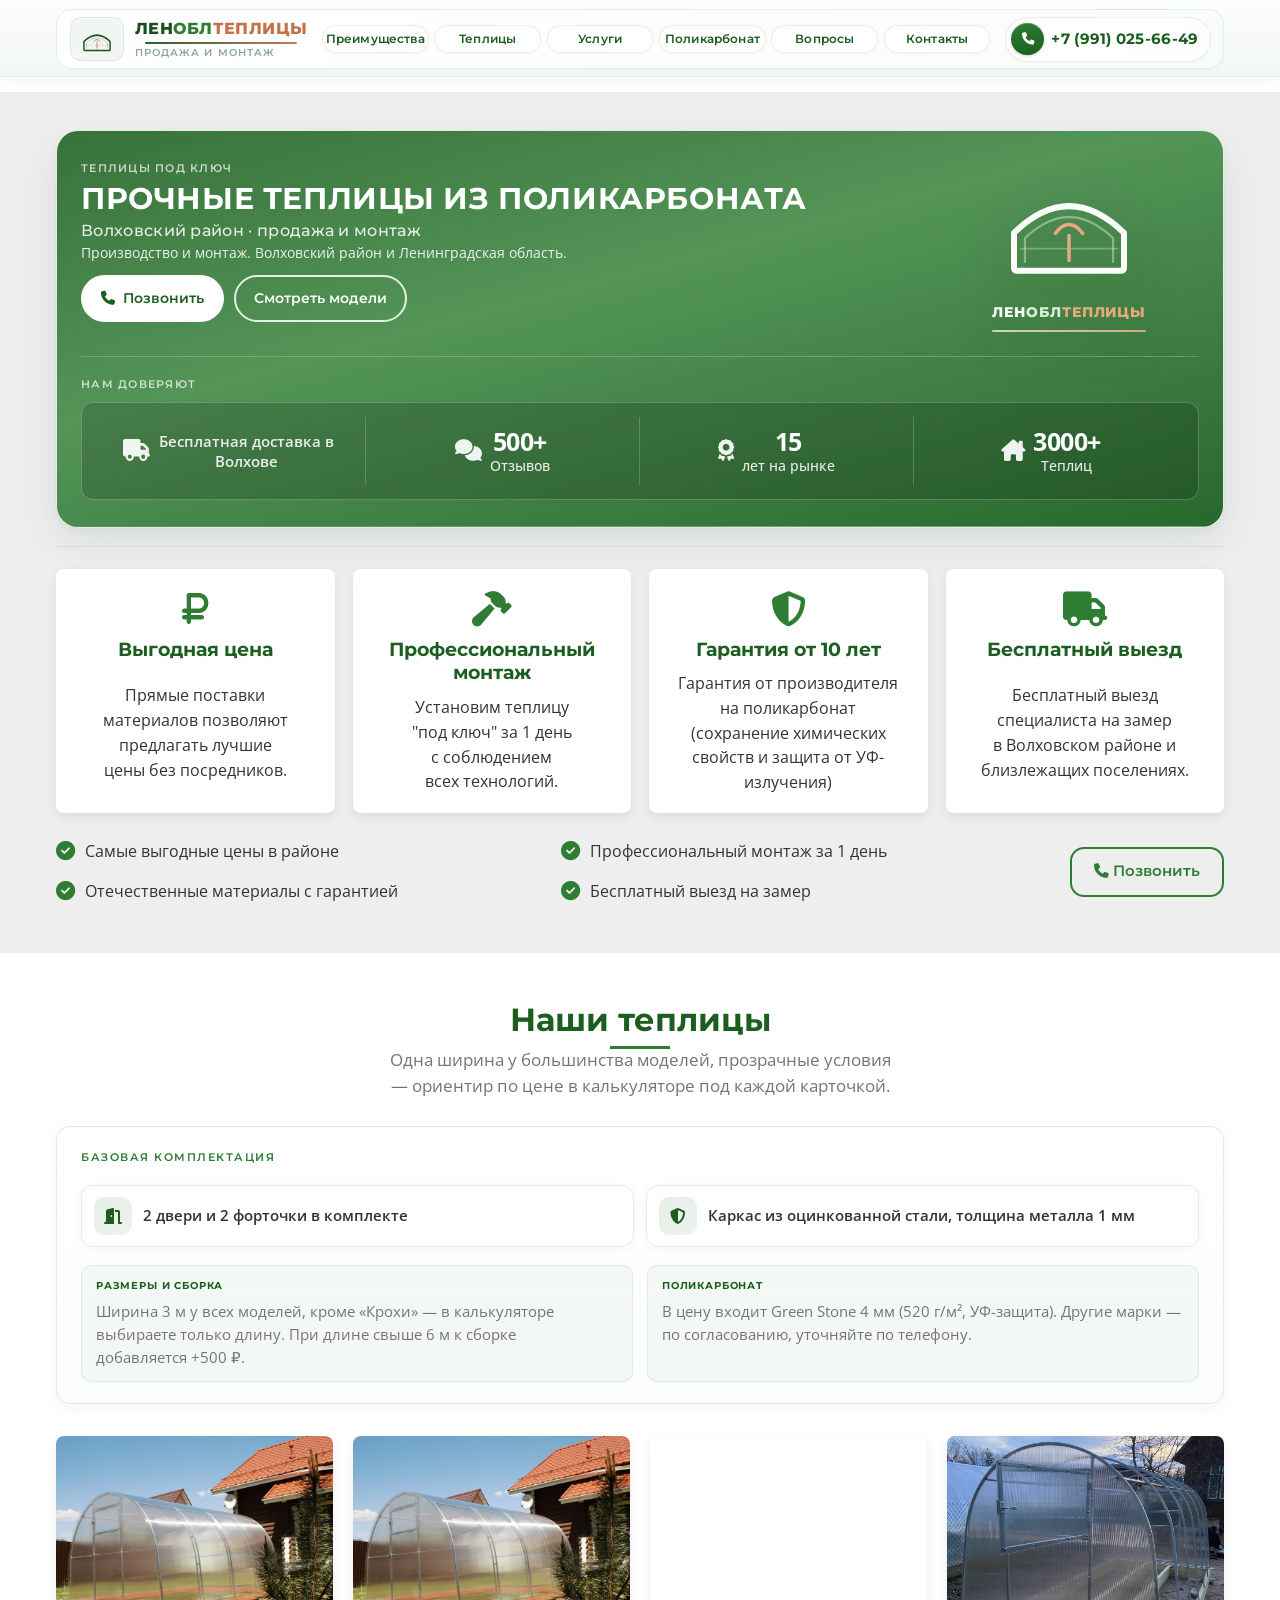
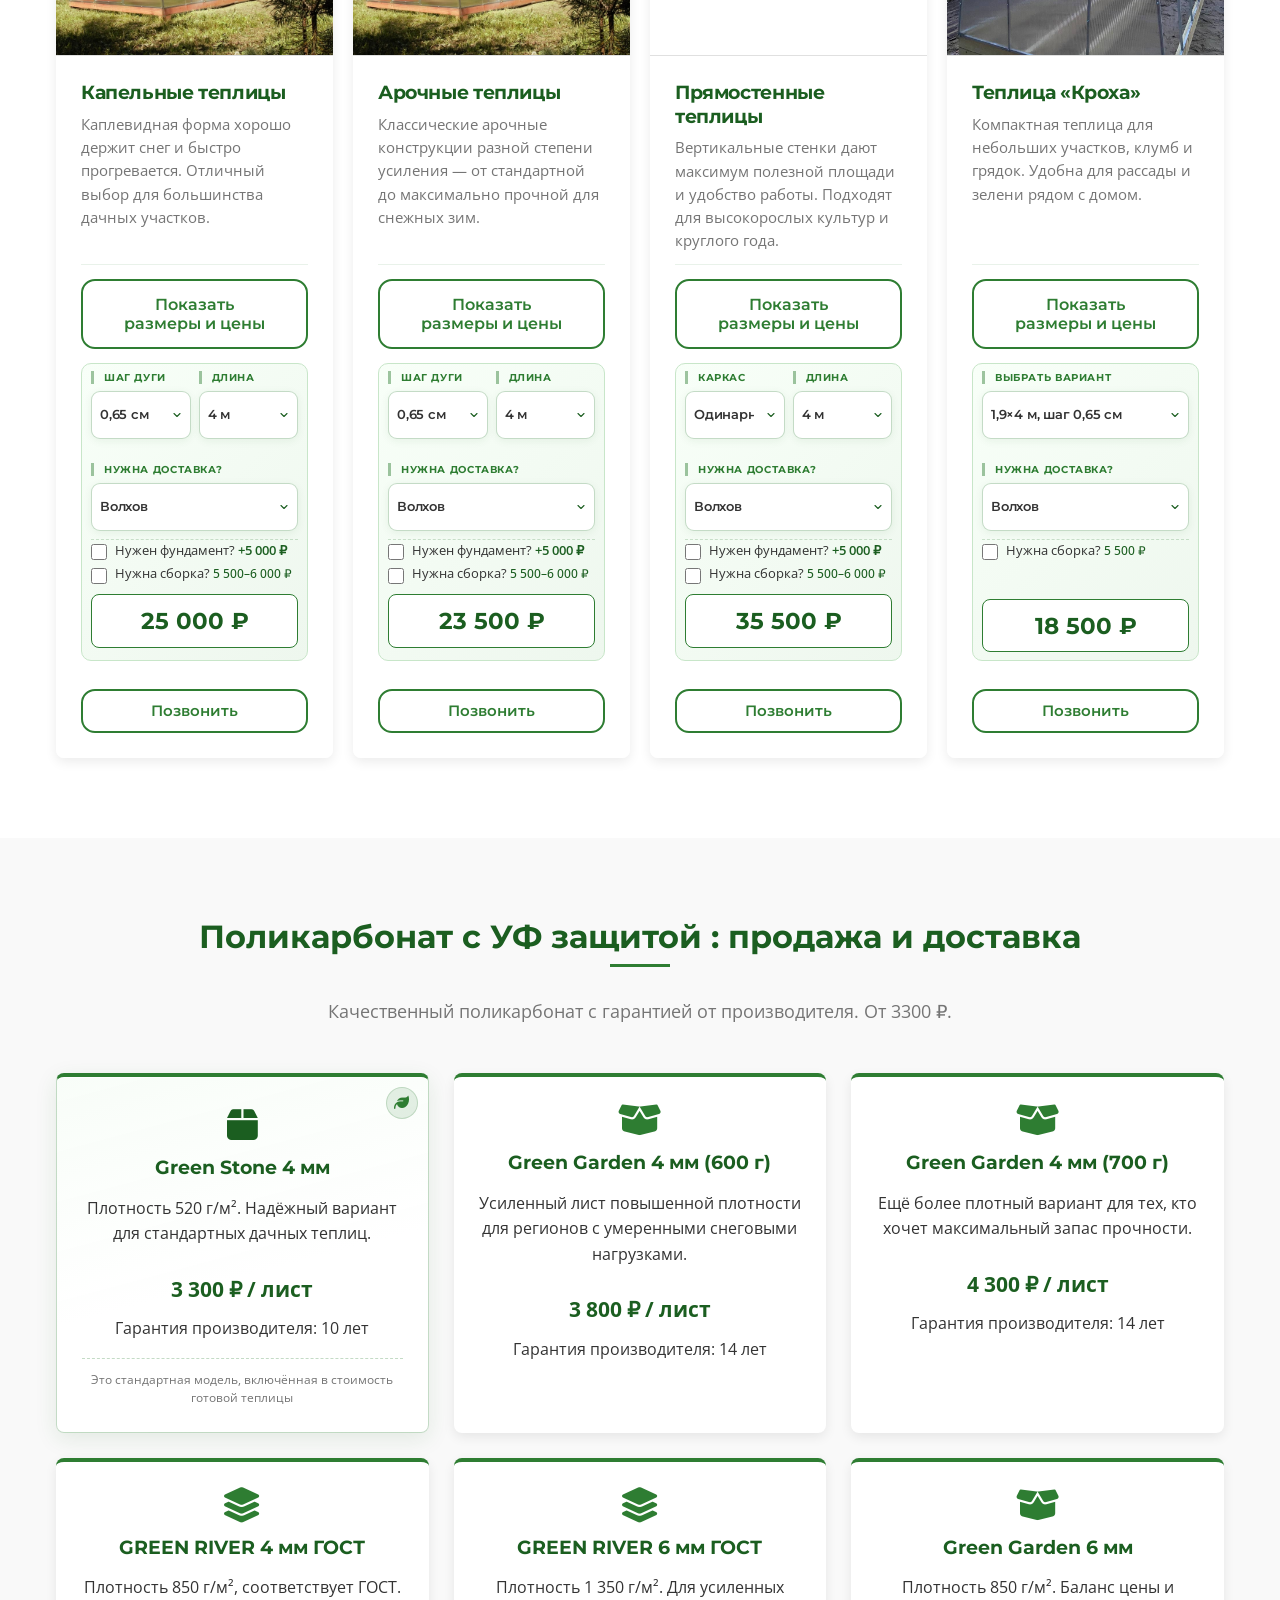
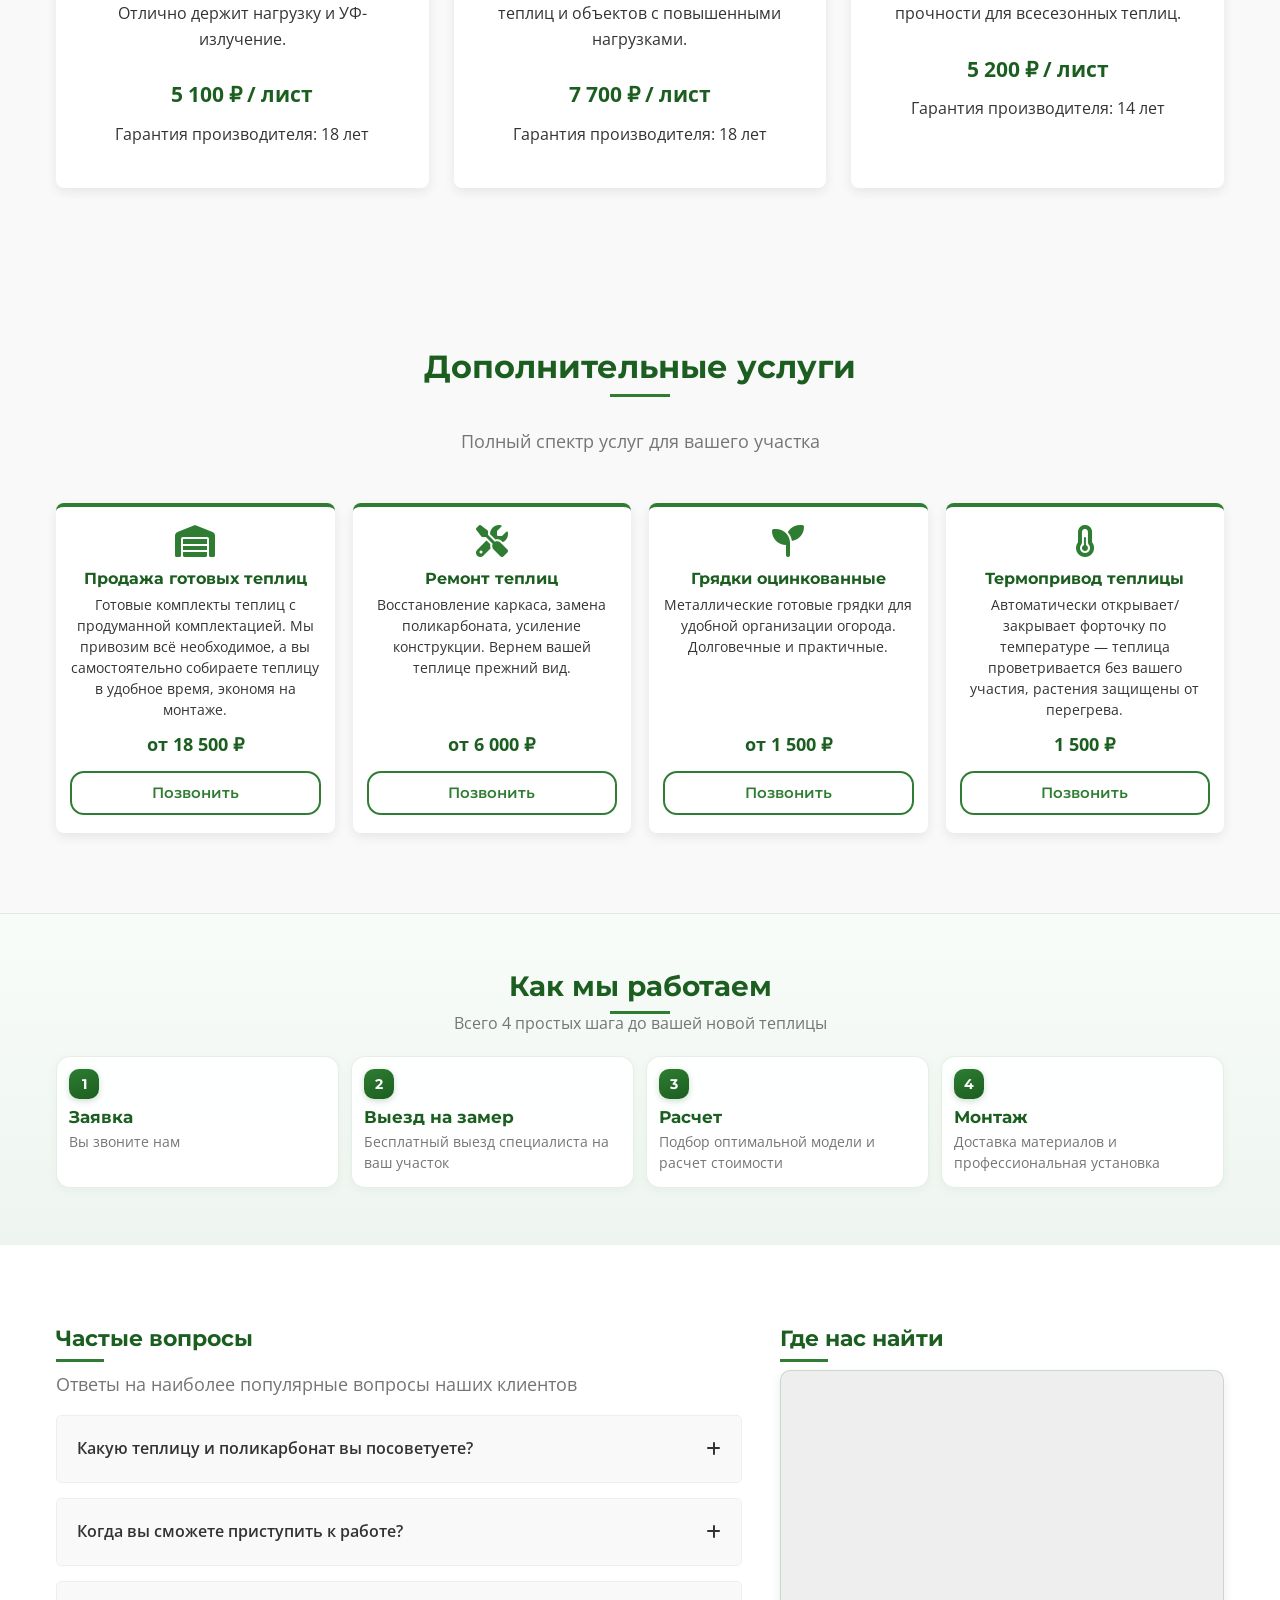
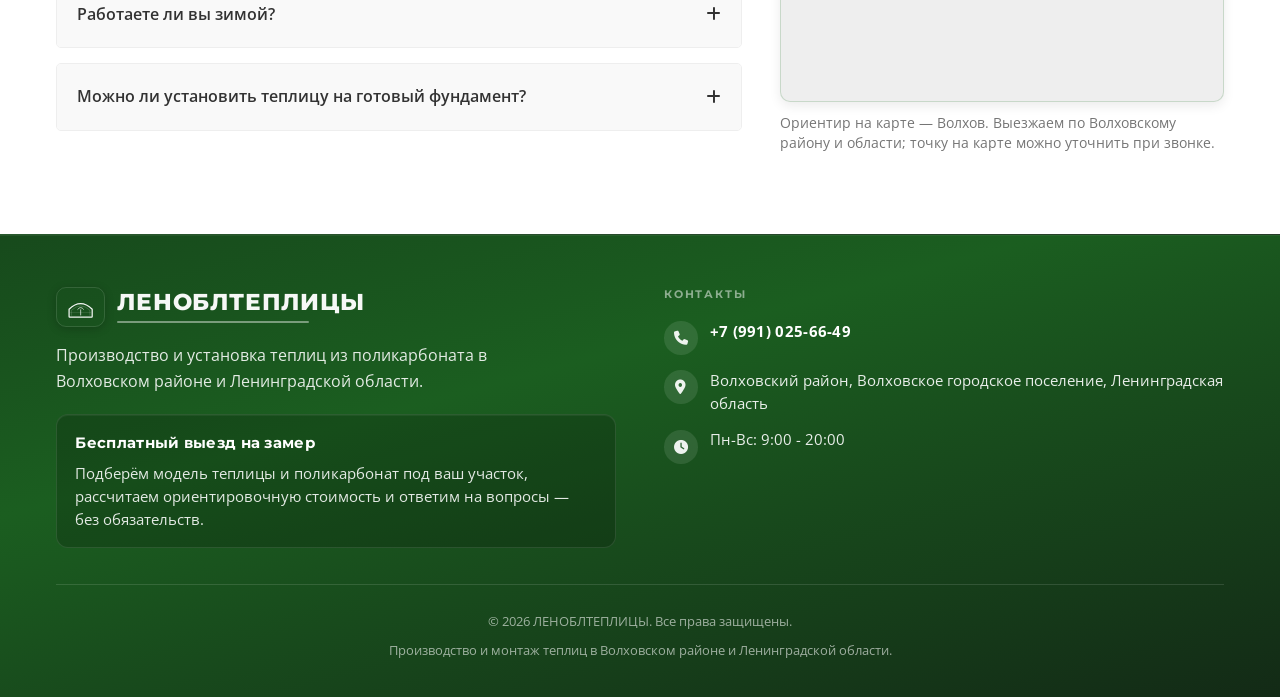
==== commit d2eb2534: "23" ====
--- a/index.html
+++ b/index.html
@@ -752,29 +752,6 @@
             }
         }
 
-        /* Блок доверия (герой): компактные иконки и текст, ровная сетка */
-        .trust-badge {
-            background: linear-gradient(135deg, #f8fff8 0%, #f0f8f0 100%);
-            padding: 13px 16px;
-            border-radius: 11px;
-            margin: 12px auto 10px;
-            max-width: 1020px;
-            border: 1px solid #e0f0e0;
-        }
-
-        .trust-grid {
-            display: grid;
-            grid-template-columns: repeat(4, minmax(0, 1fr));
-            gap: 10px 12px;
-            text-align: center;
-            align-items: start;
-        }
-
-        .trust-item {
-            padding: 8px 6px;
-            min-width: 0;
-        }
-
         .trust-icon {
             font-size: 1.4rem;
             color: var(--primary);
@@ -1287,13 +1264,6 @@
             text-wrap: balance;
         }
 
-        .hero-subtitle {
-            font-size: 1.1rem;
-            color: var(--secondary);
-            margin-bottom: 1rem;
-            font-weight: 600;
-        }
-
         .hero-buttons {
             display: flex;
             gap: 20px;
@@ -1497,12 +1467,6 @@
             color: var(--primary-dark);
             font-size: 1.3rem;
             font-weight: 700;
-            margin: 10px 0;
-        }
-
-        .product-size {
-            color: var(--secondary);
-            font-weight: 600;
             margin: 10px 0;
         }
 
@@ -2561,15 +2525,6 @@
                 padding: 60px 0;
             }
             
-            .trust-grid {
-                grid-template-columns: repeat(2, minmax(0, 1fr));
-                gap: 12px 14px;
-            }
-            
-            .trust-badge {
-                padding: 12px 14px;
-            }
-            
             .trust-number {
                 font-size: clamp(1.2rem, 1.5vw + 1rem, 1.5rem);
             }
@@ -2589,10 +2544,6 @@
             
             .steps-track {
                 grid-template-columns: repeat(2, minmax(0, 1fr));
-            }
-
-            .product-img {
-                height: 200px;
             }
         }
 
@@ -2710,21 +2661,6 @@
                 padding-top: 12px;
             }
             
-            /* Блок доверия — одна колонка */
-            .trust-badge {
-                padding: 12px 14px;
-                margin: 10px auto 8px;
-            }
-            
-            .trust-grid {
-                grid-template-columns: 1fr;
-                gap: 12px;
-            }
-            
-            .trust-item {
-                padding: 8px 10px;
-            }
-            
             .trust-number {
                 font-size: 1.4rem;
                 margin-bottom: 4px;
@@ -2786,13 +2722,6 @@
                 margin-bottom: 10px;
             }
             
-            .product-img {
-                height: 180px; /* Чуть меньше для мобильных */
-                background-size: cover;
-                background-position: center;
-                background-repeat: no-repeat;
-            }
-            
             .product-content {
                 padding: 20px;
             }
@@ -2829,14 +2758,6 @@
                 line-height: 1.45;
             }
             
-            .hero-subtitle {
-                font-size: 1rem;
-            }
-            
-            .trust-badge {
-                padding: 11px 12px;
-            }
-            
             .trust-number {
                 font-size: 1.36rem;
             }
@@ -2851,10 +2772,6 @@
             
             .stars {
                 font-size: 0.88rem;
-            }
-            
-            .product-img {
-                height: 160px;
             }
             
             .hero-buttons .btn {
